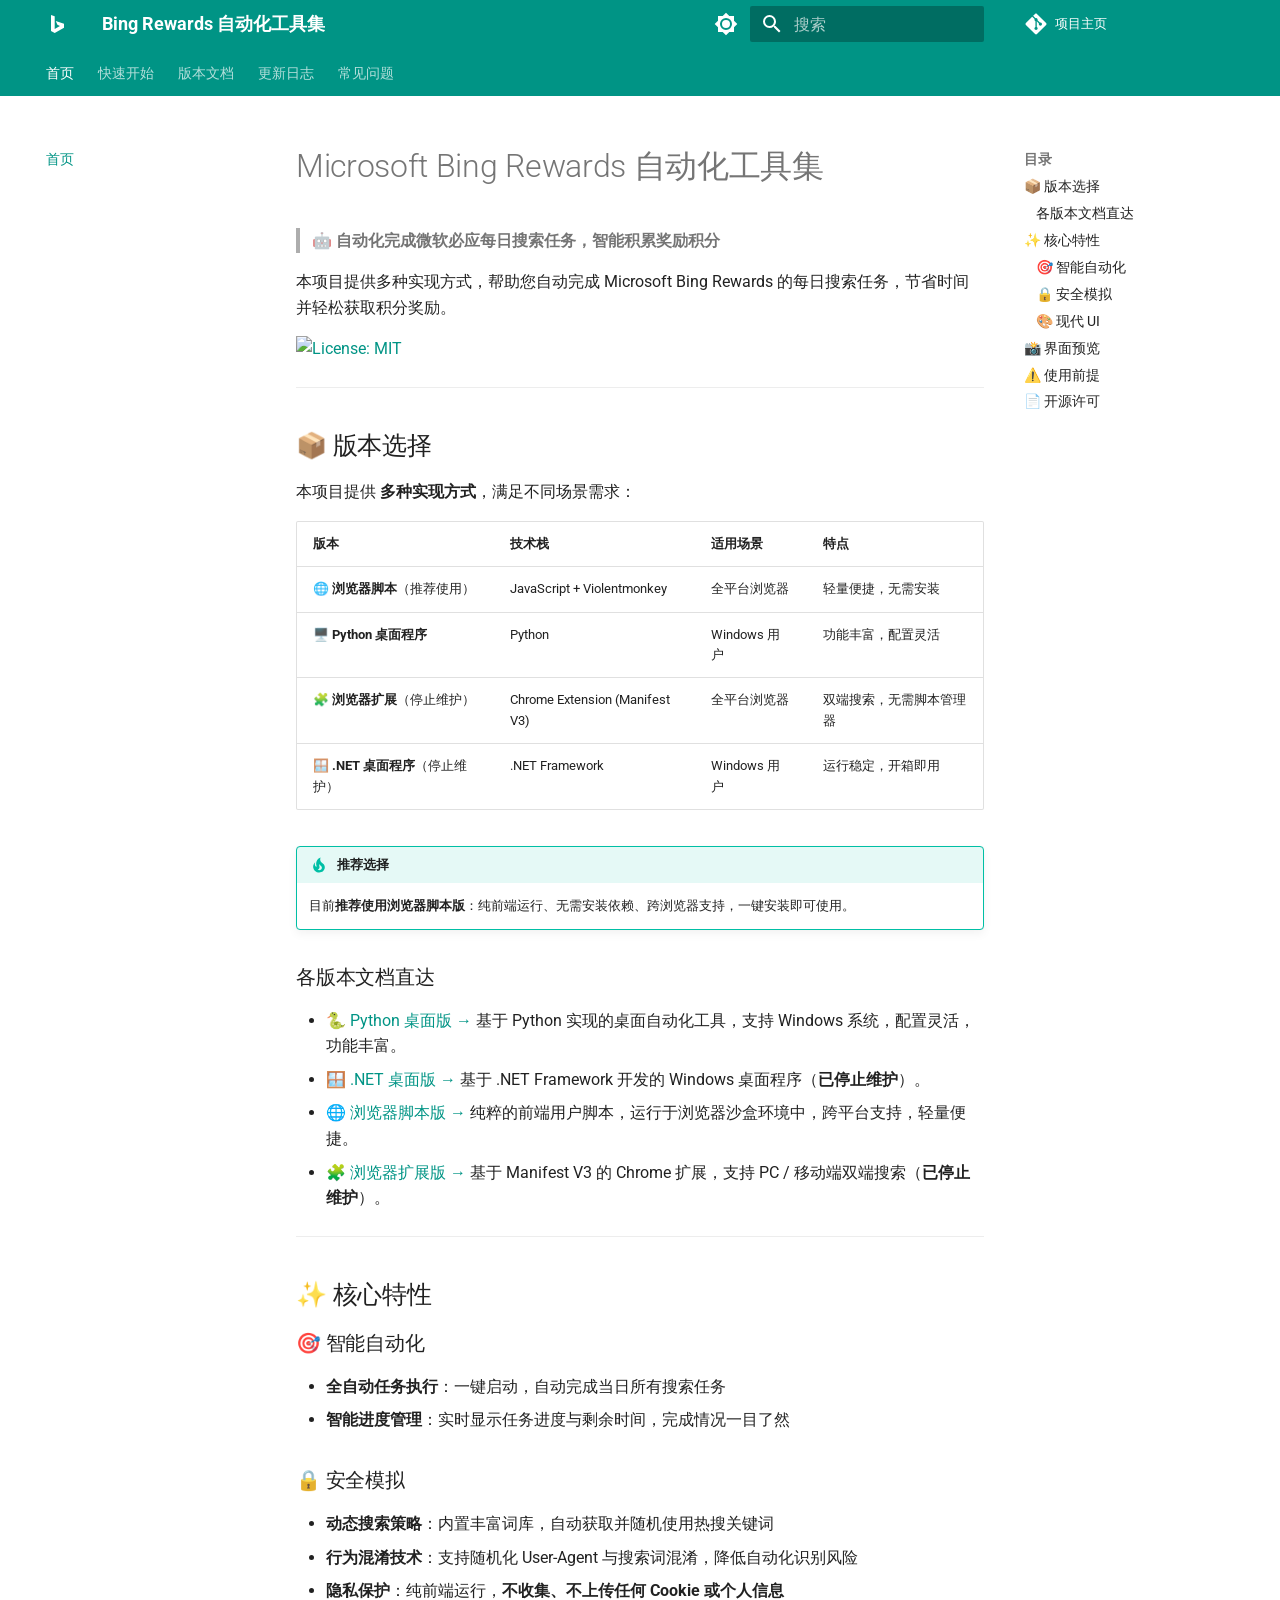
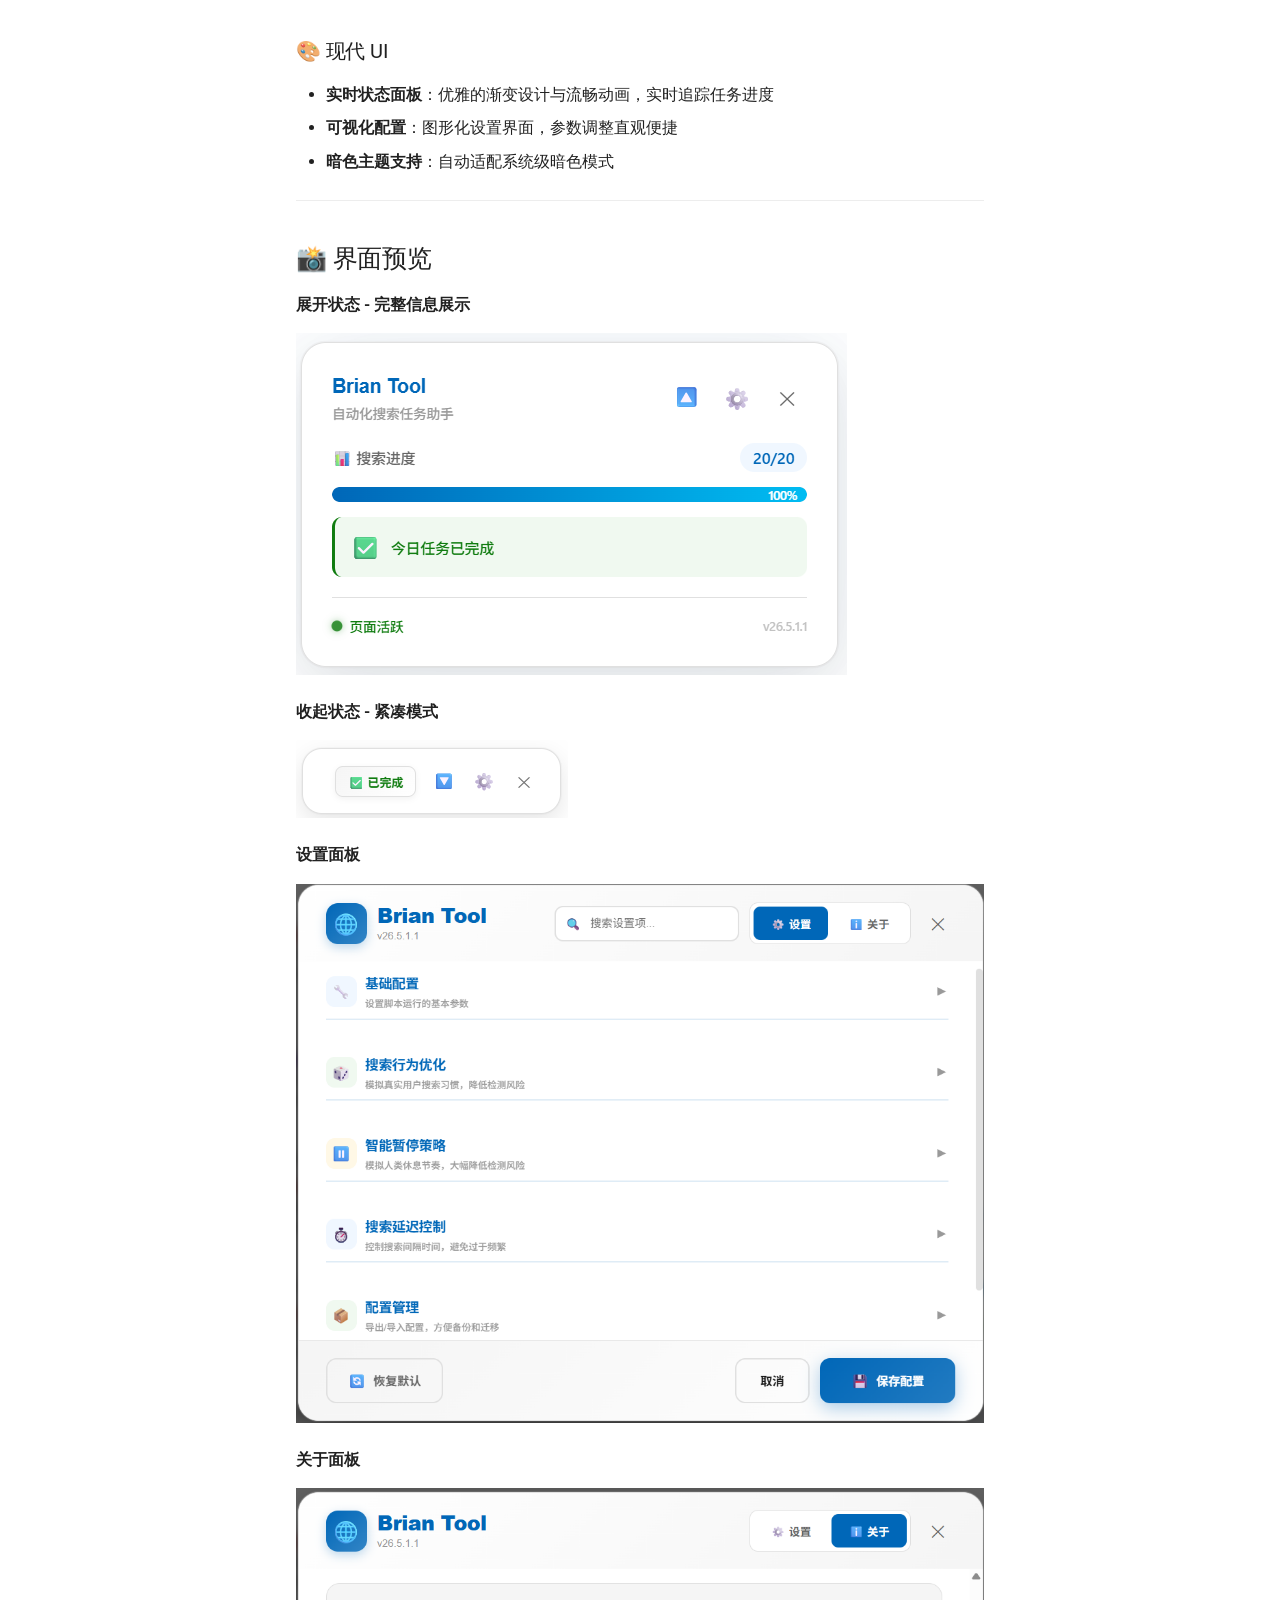
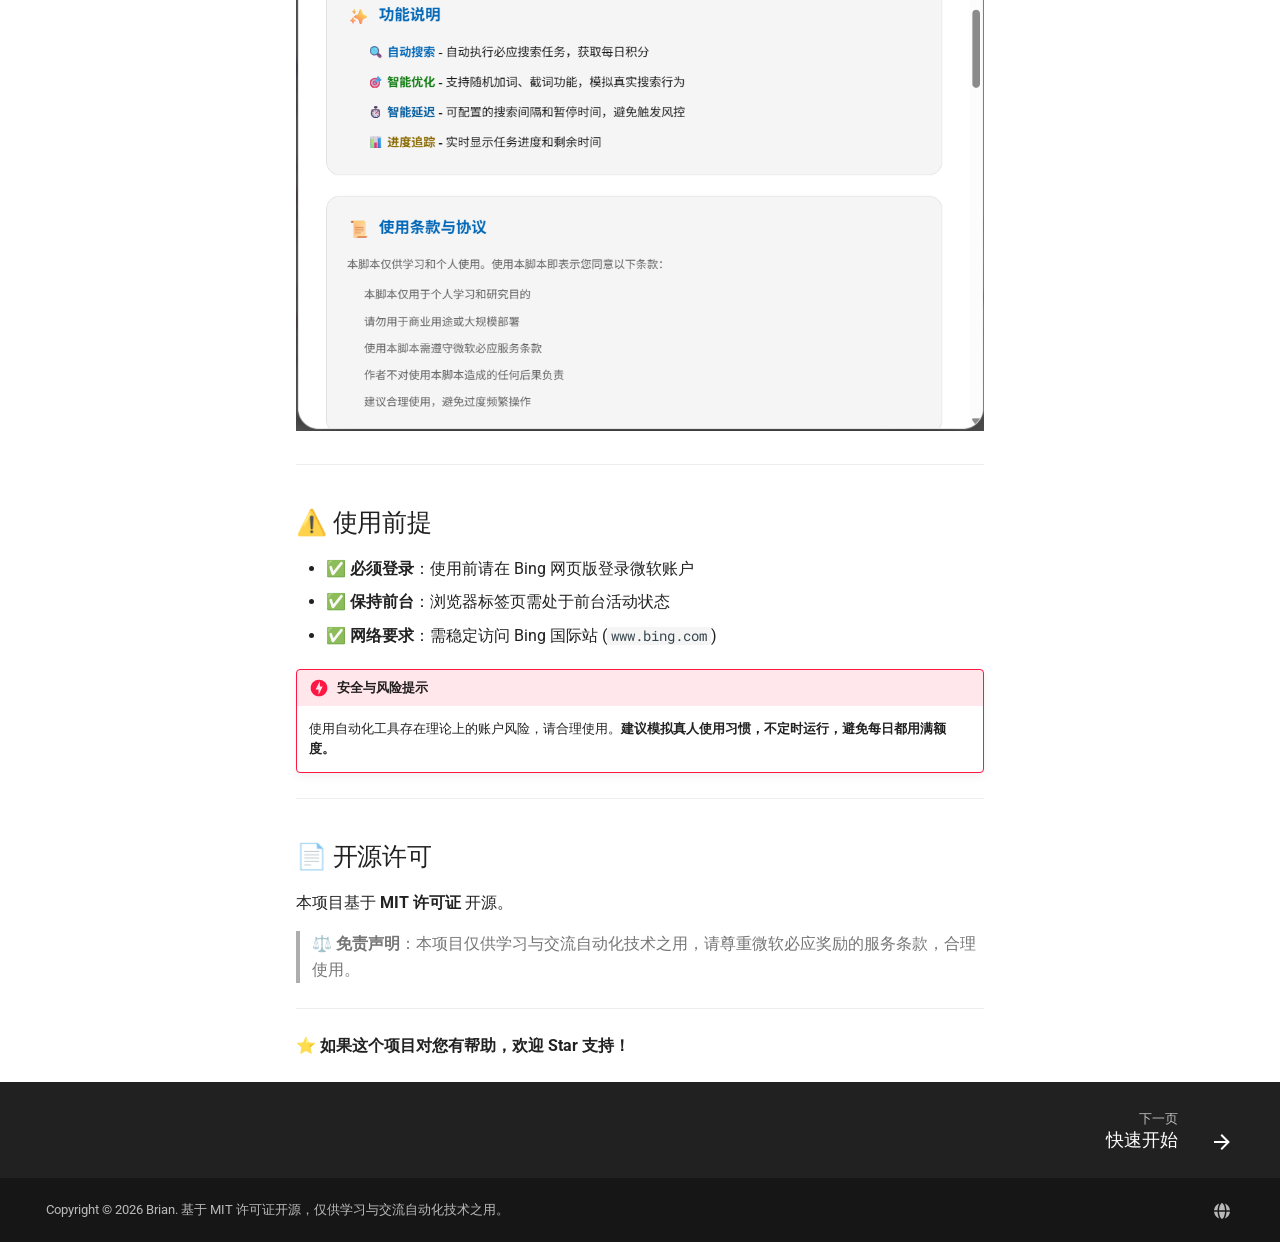
==== index.html @ 40ee1f39 "Deployed 77cadf4 with MkDocs version: 1.6.1" ====
<!doctype html>
<html lang="zh" class="no-js">
  <head>
    
      <meta charset="utf-8">
      <meta name="viewport" content="width=device-width,initial-scale=1">
      
        <meta name="description" content="自动化完成微软必应每日搜索任务，智能积累奖励积分">
      
      
      
        <link rel="canonical" href="https://idbb98.github.io/microsoft-bing-rewards-daily-task-script/">
      
      
      
        <link rel="next" href="quickstart/">
      
      
        
      
      
      <link rel="icon" href="assets/favicon.ico">
      <meta name="generator" content="mkdocs-1.6.1, mkdocs-material-9.7.7">
    
    
      
        <title>Bing Rewards 自动化工具集</title>
      
    
    
      <link rel="stylesheet" href="assets/stylesheets/main.ec1eaa64.min.css">
      
        
        <link rel="stylesheet" href="assets/stylesheets/palette.ab4e12ef.min.css">
      
      


    
    
      
    
    
      
        
        
        <link rel="preconnect" href="https://fonts.gstatic.com" crossorigin>
        <link rel="stylesheet" href="https://fonts.googleapis.com/css?family=Roboto:300,300i,400,400i,700,700i%7CRoboto+Mono:400,400i,700,700i&display=fallback">
        <style>:root{--md-text-font:"Roboto";--md-code-font:"Roboto Mono"}</style>
      
    
    
    <script>__md_scope=new URL(".",location),__md_hash=e=>[...e].reduce(((e,_)=>(e<<5)-e+_.charCodeAt(0)),0),__md_get=(e,_=localStorage,t=__md_scope)=>JSON.parse(_.getItem(t.pathname+"."+e)),__md_set=(e,_,t=localStorage,a=__md_scope)=>{try{t.setItem(a.pathname+"."+e,JSON.stringify(_))}catch(e){}}</script>
    
      

    
    
  </head>
  
  
    
    
      
    
    
    
    
    <body dir="ltr" data-md-color-scheme="default" data-md-color-primary="teal" data-md-color-accent="cyan">
  
    
    <input class="md-toggle" data-md-toggle="drawer" type="checkbox" id="__drawer" autocomplete="off">
    <input class="md-toggle" data-md-toggle="search" type="checkbox" id="__search" autocomplete="off">
    <label class="md-overlay" for="__drawer"></label>
    <div data-md-component="skip">
      
        
        <a href="#microsoft-bing-rewards" class="md-skip">
          跳转至
        </a>
      
    </div>
    <div data-md-component="announce">
      
    </div>
    
    
      

<header class="md-header" data-md-component="header">
  <nav class="md-header__inner md-grid" aria-label="页眉">
    <a href="." title="Bing Rewards 自动化工具集" class="md-header__button md-logo" aria-label="Bing Rewards 自动化工具集" data-md-component="logo">
      
  
  <svg xmlns="http://www.w3.org/2000/svg" viewBox="0 0 24 24"><path d="M5 3v16l3.72 2L18 15.82v-4.09L9.77 8.95l1.61 3.89L13.94 14 8.7 16.92V4.27z"/></svg>

    </a>
    <label class="md-header__button md-icon" for="__drawer">
      
      <svg xmlns="http://www.w3.org/2000/svg" viewBox="0 0 24 24"><path d="M3 6h18v2H3zm0 5h18v2H3zm0 5h18v2H3z"/></svg>
    </label>
    <div class="md-header__title" data-md-component="header-title">
      <div class="md-header__ellipsis">
        <div class="md-header__topic">
          <span class="md-ellipsis">
            Bing Rewards 自动化工具集
          </span>
        </div>
        <div class="md-header__topic" data-md-component="header-topic">
          <span class="md-ellipsis">
            
              首页
            
          </span>
        </div>
      </div>
    </div>
    
      
        <form class="md-header__option" data-md-component="palette">
  
    
    
    
    <input class="md-option" data-md-color-media="(prefers-color-scheme: light)" data-md-color-scheme="default" data-md-color-primary="teal" data-md-color-accent="cyan"  aria-label="切换到深色模式"  type="radio" name="__palette" id="__palette_0">
    
      <label class="md-header__button md-icon" title="切换到深色模式" for="__palette_1" hidden>
        <svg xmlns="http://www.w3.org/2000/svg" viewBox="0 0 24 24"><path d="M12 8a4 4 0 0 0-4 4 4 4 0 0 0 4 4 4 4 0 0 0 4-4 4 4 0 0 0-4-4m0 10a6 6 0 0 1-6-6 6 6 0 0 1 6-6 6 6 0 0 1 6 6 6 6 0 0 1-6 6m8-9.31V4h-4.69L12 .69 8.69 4H4v4.69L.69 12 4 15.31V20h4.69L12 23.31 15.31 20H20v-4.69L23.31 12z"/></svg>
      </label>
    
  
    
    
    
    <input class="md-option" data-md-color-media="(prefers-color-scheme: dark)" data-md-color-scheme="slate" data-md-color-primary="teal" data-md-color-accent="cyan"  aria-label="切换到浅色模式"  type="radio" name="__palette" id="__palette_1">
    
      <label class="md-header__button md-icon" title="切换到浅色模式" for="__palette_0" hidden>
        <svg xmlns="http://www.w3.org/2000/svg" viewBox="0 0 24 24"><path d="M12 18c-.89 0-1.74-.2-2.5-.55C11.56 16.5 13 14.42 13 12s-1.44-4.5-3.5-5.45C10.26 6.2 11.11 6 12 6a6 6 0 0 1 6 6 6 6 0 0 1-6 6m8-9.31V4h-4.69L12 .69 8.69 4H4v4.69L.69 12 4 15.31V20h4.69L12 23.31 15.31 20H20v-4.69L23.31 12z"/></svg>
      </label>
    
  
</form>
      
    
    
      <script>var palette=__md_get("__palette");if(palette&&palette.color){if("(prefers-color-scheme)"===palette.color.media){var media=matchMedia("(prefers-color-scheme: light)"),input=document.querySelector(media.matches?"[data-md-color-media='(prefers-color-scheme: light)']":"[data-md-color-media='(prefers-color-scheme: dark)']");palette.color.media=input.getAttribute("data-md-color-media"),palette.color.scheme=input.getAttribute("data-md-color-scheme"),palette.color.primary=input.getAttribute("data-md-color-primary"),palette.color.accent=input.getAttribute("data-md-color-accent")}for(var[key,value]of Object.entries(palette.color))document.body.setAttribute("data-md-color-"+key,value)}</script>
    
    
    
      
      
        <label class="md-header__button md-icon" for="__search">
          
          <svg xmlns="http://www.w3.org/2000/svg" viewBox="0 0 24 24"><path d="M9.5 3A6.5 6.5 0 0 1 16 9.5c0 1.61-.59 3.09-1.56 4.23l.27.27h.79l5 5-1.5 1.5-5-5v-.79l-.27-.27A6.52 6.52 0 0 1 9.5 16 6.5 6.5 0 0 1 3 9.5 6.5 6.5 0 0 1 9.5 3m0 2C7 5 5 7 5 9.5S7 14 9.5 14 14 12 14 9.5 12 5 9.5 5"/></svg>
        </label>
        <div class="md-search" data-md-component="search" role="dialog">
  <label class="md-search__overlay" for="__search"></label>
  <div class="md-search__inner" role="search">
    <form class="md-search__form" name="search">
      <input type="text" class="md-search__input" name="query" aria-label="搜索" placeholder="搜索" autocapitalize="off" autocorrect="off" autocomplete="off" spellcheck="false" data-md-component="search-query" required>
      <label class="md-search__icon md-icon" for="__search">
        
        <svg xmlns="http://www.w3.org/2000/svg" viewBox="0 0 24 24"><path d="M9.5 3A6.5 6.5 0 0 1 16 9.5c0 1.61-.59 3.09-1.56 4.23l.27.27h.79l5 5-1.5 1.5-5-5v-.79l-.27-.27A6.52 6.52 0 0 1 9.5 16 6.5 6.5 0 0 1 3 9.5 6.5 6.5 0 0 1 9.5 3m0 2C7 5 5 7 5 9.5S7 14 9.5 14 14 12 14 9.5 12 5 9.5 5"/></svg>
        
        <svg xmlns="http://www.w3.org/2000/svg" viewBox="0 0 24 24"><path d="M20 11v2H8l5.5 5.5-1.42 1.42L4.16 12l7.92-7.92L13.5 5.5 8 11z"/></svg>
      </label>
      <nav class="md-search__options" aria-label="查找">
        
          <a href="javascript:void(0)" class="md-search__icon md-icon" title="分享" aria-label="分享" data-clipboard data-clipboard-text="" data-md-component="search-share" tabindex="-1">
            
            <svg xmlns="http://www.w3.org/2000/svg" viewBox="0 0 24 24"><path d="M18 16.08c-.76 0-1.44.3-1.96.77L8.91 12.7c.05-.23.09-.46.09-.7s-.04-.47-.09-.7l7.05-4.11c.54.5 1.25.81 2.04.81a3 3 0 0 0 3-3 3 3 0 0 0-3-3 3 3 0 0 0-3 3c0 .24.04.47.09.7L8.04 9.81C7.5 9.31 6.79 9 6 9a3 3 0 0 0-3 3 3 3 0 0 0 3 3c.79 0 1.5-.31 2.04-.81l7.12 4.15c-.05.21-.08.43-.08.66 0 1.61 1.31 2.91 2.92 2.91s2.92-1.3 2.92-2.91A2.92 2.92 0 0 0 18 16.08"/></svg>
          </a>
        
        <button type="reset" class="md-search__icon md-icon" title="清空当前内容" aria-label="清空当前内容" tabindex="-1">
          
          <svg xmlns="http://www.w3.org/2000/svg" viewBox="0 0 24 24"><path d="M19 6.41 17.59 5 12 10.59 6.41 5 5 6.41 10.59 12 5 17.59 6.41 19 12 13.41 17.59 19 19 17.59 13.41 12z"/></svg>
        </button>
      </nav>
      
        <div class="md-search__suggest" data-md-component="search-suggest"></div>
      
    </form>
    <div class="md-search__output">
      <div class="md-search__scrollwrap" tabindex="0" data-md-scrollfix>
        <div class="md-search-result" data-md-component="search-result">
          <div class="md-search-result__meta">
            正在初始化搜索引擎
          </div>
          <ol class="md-search-result__list" role="presentation"></ol>
        </div>
      </div>
    </div>
  </div>
</div>
      
    
    
      <div class="md-header__source">
        <a href="https://idbb98.github.io/microsoft-bing-rewards-daily-task-script/" title="前往仓库" class="md-source" data-md-component="source">
  <div class="md-source__icon md-icon">
    
    <svg xmlns="http://www.w3.org/2000/svg" viewBox="0 0 448 512"><!--! Font Awesome Free 7.1.0 by @fontawesome - https://fontawesome.com License - https://fontawesome.com/license/free (Icons: CC BY 4.0, Fonts: SIL OFL 1.1, Code: MIT License) Copyright 2025 Fonticons, Inc.--><path d="M439.6 236.1 244 40.5c-5.4-5.5-12.8-8.5-20.4-8.5s-15 3-20.4 8.4L162.5 81l51.5 51.5c27.1-9.1 52.7 16.8 43.4 43.7l49.7 49.7c34.2-11.8 61.2 31 35.5 56.7-26.5 26.5-70.2-2.9-56-37.3L240.3 199v121.9c25.3 12.5 22.3 41.8 9.1 55-6.4 6.4-15.2 10.1-24.3 10.1s-17.8-3.6-24.3-10.1c-17.6-17.6-11.1-46.9 11.2-56v-123c-20.8-8.5-24.6-30.7-18.6-45L142.6 101 8.5 235.1C3 240.6 0 247.9 0 255.5s3 15 8.5 20.4l195.6 195.7c5.4 5.4 12.7 8.4 20.4 8.4s15-3 20.4-8.4l194.7-194.7c5.4-5.4 8.4-12.8 8.4-20.4s-3-15-8.4-20.4"/></svg>
  </div>
  <div class="md-source__repository">
    项目主页
  </div>
</a>
      </div>
    
  </nav>
  
</header>
    
    <div class="md-container" data-md-component="container">
      
      
        
          
            
<nav class="md-tabs" aria-label="标签" data-md-component="tabs">
  <div class="md-grid">
    <ul class="md-tabs__list">
      
        
  
  
  
    
  
  
    <li class="md-tabs__item md-tabs__item--active">
      <a href="." class="md-tabs__link">
        
  
  
    
  
  首页

      </a>
    </li>
  

      
        
  
  
  
  
    <li class="md-tabs__item">
      <a href="quickstart/" class="md-tabs__link">
        
  
  
    
  
  快速开始

      </a>
    </li>
  

      
        
  
  
  
  
    
    
      <li class="md-tabs__item">
        <a href="scripts/userscript/" class="md-tabs__link">
          
  
  
  版本文档

        </a>
      </li>
    
  

      
        
  
  
  
  
    <li class="md-tabs__item">
      <a href="changelog/" class="md-tabs__link">
        
  
  
    
  
  更新日志

      </a>
    </li>
  

      
        
  
  
  
  
    <li class="md-tabs__item">
      <a href="faq/" class="md-tabs__link">
        
  
  
    
  
  常见问题

      </a>
    </li>
  

      
    </ul>
  </div>
</nav>
          
        
      
      <main class="md-main" data-md-component="main">
        <div class="md-main__inner md-grid">
          
            
              
              <div class="md-sidebar md-sidebar--primary" data-md-component="sidebar" data-md-type="navigation" >
                <div class="md-sidebar__scrollwrap">
                  <div class="md-sidebar__inner">
                    


  


<nav class="md-nav md-nav--primary md-nav--lifted" aria-label="导航栏" data-md-level="0">
  <label class="md-nav__title" for="__drawer">
    <a href="." title="Bing Rewards 自动化工具集" class="md-nav__button md-logo" aria-label="Bing Rewards 自动化工具集" data-md-component="logo">
      
  
  <svg xmlns="http://www.w3.org/2000/svg" viewBox="0 0 24 24"><path d="M5 3v16l3.72 2L18 15.82v-4.09L9.77 8.95l1.61 3.89L13.94 14 8.7 16.92V4.27z"/></svg>

    </a>
    Bing Rewards 自动化工具集
  </label>
  
    <div class="md-nav__source">
      <a href="https://idbb98.github.io/microsoft-bing-rewards-daily-task-script/" title="前往仓库" class="md-source" data-md-component="source">
  <div class="md-source__icon md-icon">
    
    <svg xmlns="http://www.w3.org/2000/svg" viewBox="0 0 448 512"><!--! Font Awesome Free 7.1.0 by @fontawesome - https://fontawesome.com License - https://fontawesome.com/license/free (Icons: CC BY 4.0, Fonts: SIL OFL 1.1, Code: MIT License) Copyright 2025 Fonticons, Inc.--><path d="M439.6 236.1 244 40.5c-5.4-5.5-12.8-8.5-20.4-8.5s-15 3-20.4 8.4L162.5 81l51.5 51.5c27.1-9.1 52.7 16.8 43.4 43.7l49.7 49.7c34.2-11.8 61.2 31 35.5 56.7-26.5 26.5-70.2-2.9-56-37.3L240.3 199v121.9c25.3 12.5 22.3 41.8 9.1 55-6.4 6.4-15.2 10.1-24.3 10.1s-17.8-3.6-24.3-10.1c-17.6-17.6-11.1-46.9 11.2-56v-123c-20.8-8.5-24.6-30.7-18.6-45L142.6 101 8.5 235.1C3 240.6 0 247.9 0 255.5s3 15 8.5 20.4l195.6 195.7c5.4 5.4 12.7 8.4 20.4 8.4s15-3 20.4-8.4l194.7-194.7c5.4-5.4 8.4-12.8 8.4-20.4s-3-15-8.4-20.4"/></svg>
  </div>
  <div class="md-source__repository">
    项目主页
  </div>
</a>
    </div>
  
  <ul class="md-nav__list" data-md-scrollfix>
    
      
      
  
  
    
  
  
  
    <li class="md-nav__item md-nav__item--active">
      
      <input class="md-nav__toggle md-toggle" type="checkbox" id="__toc">
      
      
        
      
      
        <label class="md-nav__link md-nav__link--active" for="__toc">
          
  
  
  <span class="md-ellipsis">
    
  
    首页
  

    
  </span>
  
  

          <span class="md-nav__icon md-icon"></span>
        </label>
      
      <a href="." class="md-nav__link md-nav__link--active">
        
  
  
  <span class="md-ellipsis">
    
  
    首页
  

    
  </span>
  
  

      </a>
      
        

<nav class="md-nav md-nav--secondary" aria-label="目录">
  
  
  
    
  
  
    <label class="md-nav__title" for="__toc">
      <span class="md-nav__icon md-icon"></span>
      目录
    </label>
    <ul class="md-nav__list" data-md-component="toc" data-md-scrollfix>
      
        <li class="md-nav__item">
  <a href="#_1" class="md-nav__link">
    <span class="md-ellipsis">
      
        📦 版本选择
      
    </span>
  </a>
  
    <nav class="md-nav" aria-label="📦 版本选择">
      <ul class="md-nav__list">
        
          <li class="md-nav__item">
  <a href="#_2" class="md-nav__link">
    <span class="md-ellipsis">
      
        各版本文档直达
      
    </span>
  </a>
  
</li>
        
      </ul>
    </nav>
  
</li>
      
        <li class="md-nav__item">
  <a href="#_3" class="md-nav__link">
    <span class="md-ellipsis">
      
        ✨ 核心特性
      
    </span>
  </a>
  
    <nav class="md-nav" aria-label="✨ 核心特性">
      <ul class="md-nav__list">
        
          <li class="md-nav__item">
  <a href="#_4" class="md-nav__link">
    <span class="md-ellipsis">
      
        🎯 智能自动化
      
    </span>
  </a>
  
</li>
        
          <li class="md-nav__item">
  <a href="#_5" class="md-nav__link">
    <span class="md-ellipsis">
      
        🔒 安全模拟
      
    </span>
  </a>
  
</li>
        
          <li class="md-nav__item">
  <a href="#ui" class="md-nav__link">
    <span class="md-ellipsis">
      
        🎨 现代 UI
      
    </span>
  </a>
  
</li>
        
      </ul>
    </nav>
  
</li>
      
        <li class="md-nav__item">
  <a href="#_6" class="md-nav__link">
    <span class="md-ellipsis">
      
        📸 界面预览
      
    </span>
  </a>
  
</li>
      
        <li class="md-nav__item">
  <a href="#_7" class="md-nav__link">
    <span class="md-ellipsis">
      
        ⚠️ 使用前提
      
    </span>
  </a>
  
</li>
      
        <li class="md-nav__item">
  <a href="#_8" class="md-nav__link">
    <span class="md-ellipsis">
      
        📄 开源许可
      
    </span>
  </a>
  
</li>
      
    </ul>
  
</nav>
      
    </li>
  

    
      
      
  
  
  
  
    <li class="md-nav__item">
      <a href="quickstart/" class="md-nav__link">
        
  
  
  <span class="md-ellipsis">
    
  
    快速开始
  

    
  </span>
  
  

      </a>
    </li>
  

    
      
      
  
  
  
  
    
    
    
    
      
      
    
    
    <li class="md-nav__item md-nav__item--nested">
      
        
        
        <input class="md-nav__toggle md-toggle " type="checkbox" id="__nav_3" >
        
          
          <label class="md-nav__link" for="__nav_3" id="__nav_3_label" tabindex="0">
            
  
  
  <span class="md-ellipsis">
    
  
    版本文档
  

    
  </span>
  
  

            <span class="md-nav__icon md-icon"></span>
          </label>
        
        <nav class="md-nav" data-md-level="1" aria-labelledby="__nav_3_label" aria-expanded="false">
          <label class="md-nav__title" for="__nav_3">
            <span class="md-nav__icon md-icon"></span>
            
  
    版本文档
  

          </label>
          <ul class="md-nav__list" data-md-scrollfix>
            
              
                
  
  
  
  
    <li class="md-nav__item">
      <a href="scripts/userscript/" class="md-nav__link">
        
  
  
  <span class="md-ellipsis">
    
  
    浏览器脚本版
  

    
  </span>
  
  

      </a>
    </li>
  

              
            
              
                
  
  
  
  
    <li class="md-nav__item">
      <a href="python/desktop/" class="md-nav__link">
        
  
  
  <span class="md-ellipsis">
    
  
    Python 桌面版
  

    
  </span>
  
  

      </a>
    </li>
  

              
            
              
                
  
  
  
  
    <li class="md-nav__item">
      <a href="extension/browser-extension/" class="md-nav__link">
        
  
  
  <span class="md-ellipsis">
    
  
    浏览器扩展版
  

    
  </span>
  
  

      </a>
    </li>
  

              
            
              
                
  
  
  
  
    <li class="md-nav__item">
      <a href="dotnet/desktop/" class="md-nav__link">
        
  
  
  <span class="md-ellipsis">
    
  
    .NET 桌面版
  

    
  </span>
  
  

      </a>
    </li>
  

              
            
          </ul>
        </nav>
      
    </li>
  

    
      
      
  
  
  
  
    <li class="md-nav__item">
      <a href="changelog/" class="md-nav__link">
        
  
  
  <span class="md-ellipsis">
    
  
    更新日志
  

    
  </span>
  
  

      </a>
    </li>
  

    
      
      
  
  
  
  
    <li class="md-nav__item">
      <a href="faq/" class="md-nav__link">
        
  
  
  <span class="md-ellipsis">
    
  
    常见问题
  

    
  </span>
  
  

      </a>
    </li>
  

    
  </ul>
</nav>
                  </div>
                </div>
              </div>
            
            
              
              <div class="md-sidebar md-sidebar--secondary" data-md-component="sidebar" data-md-type="toc" >
                <div class="md-sidebar__scrollwrap">
                  <div class="md-sidebar__inner">
                    

<nav class="md-nav md-nav--secondary" aria-label="目录">
  
  
  
    
  
  
    <label class="md-nav__title" for="__toc">
      <span class="md-nav__icon md-icon"></span>
      目录
    </label>
    <ul class="md-nav__list" data-md-component="toc" data-md-scrollfix>
      
        <li class="md-nav__item">
  <a href="#_1" class="md-nav__link">
    <span class="md-ellipsis">
      
        📦 版本选择
      
    </span>
  </a>
  
    <nav class="md-nav" aria-label="📦 版本选择">
      <ul class="md-nav__list">
        
          <li class="md-nav__item">
  <a href="#_2" class="md-nav__link">
    <span class="md-ellipsis">
      
        各版本文档直达
      
    </span>
  </a>
  
</li>
        
      </ul>
    </nav>
  
</li>
      
        <li class="md-nav__item">
  <a href="#_3" class="md-nav__link">
    <span class="md-ellipsis">
      
        ✨ 核心特性
      
    </span>
  </a>
  
    <nav class="md-nav" aria-label="✨ 核心特性">
      <ul class="md-nav__list">
        
          <li class="md-nav__item">
  <a href="#_4" class="md-nav__link">
    <span class="md-ellipsis">
      
        🎯 智能自动化
      
    </span>
  </a>
  
</li>
        
          <li class="md-nav__item">
  <a href="#_5" class="md-nav__link">
    <span class="md-ellipsis">
      
        🔒 安全模拟
      
    </span>
  </a>
  
</li>
        
          <li class="md-nav__item">
  <a href="#ui" class="md-nav__link">
    <span class="md-ellipsis">
      
        🎨 现代 UI
      
    </span>
  </a>
  
</li>
        
      </ul>
    </nav>
  
</li>
      
        <li class="md-nav__item">
  <a href="#_6" class="md-nav__link">
    <span class="md-ellipsis">
      
        📸 界面预览
      
    </span>
  </a>
  
</li>
      
        <li class="md-nav__item">
  <a href="#_7" class="md-nav__link">
    <span class="md-ellipsis">
      
        ⚠️ 使用前提
      
    </span>
  </a>
  
</li>
      
        <li class="md-nav__item">
  <a href="#_8" class="md-nav__link">
    <span class="md-ellipsis">
      
        📄 开源许可
      
    </span>
  </a>
  
</li>
      
    </ul>
  
</nav>
                  </div>
                </div>
              </div>
            
          
          
            <div class="md-content" data-md-component="content">
              
              <article class="md-content__inner md-typeset">
                
                  



<h1 id="microsoft-bing-rewards">Microsoft Bing Rewards 自动化工具集<a class="headerlink" href="#microsoft-bing-rewards" title="Permanent link">&para;</a></h1>
<blockquote>
<p><strong>🤖 自动化完成微软必应每日搜索任务，智能积累奖励积分</strong></p>
</blockquote>
<p>本项目提供多种实现方式，帮助您自动完成 Microsoft Bing Rewards 的每日搜索任务，节省时间并轻松获取积分奖励。</p>
<p><a href="https://gitee.com/idbb98/microsoft-bing-rewards-daily-task-script/blob/master/LICENSE"><img alt="License: MIT" src="https://img.shields.io/badge/license-MIT-blue.svg" /></a></p>
<hr />
<h2 id="_1">📦 版本选择<a class="headerlink" href="#_1" title="Permanent link">&para;</a></h2>
<p>本项目提供 <strong>多种实现方式</strong>，满足不同场景需求：</p>
<table>
<thead>
<tr>
<th>版本</th>
<th>技术栈</th>
<th>适用场景</th>
<th>特点</th>
</tr>
</thead>
<tbody>
<tr>
<td>🌐 <strong>浏览器脚本</strong>（推荐使用）</td>
<td>JavaScript + Violentmonkey</td>
<td>全平台浏览器</td>
<td>轻量便捷，无需安装</td>
</tr>
<tr>
<td>🖥️ <strong>Python 桌面程序</strong></td>
<td>Python</td>
<td>Windows 用户</td>
<td>功能丰富，配置灵活</td>
</tr>
<tr>
<td>🧩 <strong>浏览器扩展</strong>（停止维护）</td>
<td>Chrome Extension (Manifest V3)</td>
<td>全平台浏览器</td>
<td>双端搜索，无需脚本管理器</td>
</tr>
<tr>
<td>🪟 <strong>.NET 桌面程序</strong>（停止维护）</td>
<td>.NET Framework</td>
<td>Windows 用户</td>
<td>运行稳定，开箱即用</td>
</tr>
</tbody>
</table>
<div class="admonition tip">
<p class="admonition-title">推荐选择</p>
<p>目前<strong>推荐使用浏览器脚本版</strong>：纯前端运行、无需安装依赖、跨浏览器支持，一键安装即可使用。</p>
</div>
<h3 id="_2">各版本文档直达<a class="headerlink" href="#_2" title="Permanent link">&para;</a></h3>
<ul>
<li><a href="python/desktop/">🐍 Python 桌面版 →</a> 基于 Python 实现的桌面自动化工具，支持 Windows 系统，配置灵活，功能丰富。</li>
<li><a href="dotnet/desktop/">🪟 .NET 桌面版 →</a> 基于 .NET Framework 开发的 Windows 桌面程序（<strong>已停止维护</strong>）。</li>
<li><a href="scripts/userscript/">🌐 浏览器脚本版 →</a> 纯粹的前端用户脚本，运行于浏览器沙盒环境中，跨平台支持，轻量便捷。</li>
<li><a href="extension/browser-extension/">🧩 浏览器扩展版 →</a> 基于 Manifest V3 的 Chrome 扩展，支持 PC / 移动端双端搜索（<strong>已停止维护</strong>）。</li>
</ul>
<hr />
<h2 id="_3">✨ 核心特性<a class="headerlink" href="#_3" title="Permanent link">&para;</a></h2>
<h3 id="_4">🎯 智能自动化<a class="headerlink" href="#_4" title="Permanent link">&para;</a></h3>
<ul>
<li><strong>全自动任务执行</strong>：一键启动，自动完成当日所有搜索任务</li>
<li><strong>智能进度管理</strong>：实时显示任务进度与剩余时间，完成情况一目了然</li>
</ul>
<h3 id="_5">🔒 安全模拟<a class="headerlink" href="#_5" title="Permanent link">&para;</a></h3>
<ul>
<li><strong>动态搜索策略</strong>：内置丰富词库，自动获取并随机使用热搜关键词</li>
<li><strong>行为混淆技术</strong>：支持随机化 User-Agent 与搜索词混淆，降低自动化识别风险</li>
<li><strong>隐私保护</strong>：纯前端运行，<strong>不收集、不上传任何 Cookie 或个人信息</strong></li>
</ul>
<h3 id="ui">🎨 现代 UI<a class="headerlink" href="#ui" title="Permanent link">&para;</a></h3>
<ul>
<li><strong>实时状态面板</strong>：优雅的渐变设计与流畅动画，实时追踪任务进度</li>
<li><strong>可视化配置</strong>：图形化设置界面，参数调整直观便捷</li>
<li><strong>暗色主题支持</strong>：自动适配系统级暗色模式</li>
</ul>
<hr />
<h2 id="_6">📸 界面预览<a class="headerlink" href="#_6" title="Permanent link">&para;</a></h2>
<p><strong>展开状态 - 完整信息展示</strong></p>
<p><img alt="面板展开状态" src="assets/panel.png" /></p>
<p><strong>收起状态 - 紧凑模式</strong></p>
<p><img alt="面板收起状态" src="assets/panel-collapsed.png" /></p>
<p><strong>设置面板</strong></p>
<p><img alt="设置面板" src="assets/panel-setting.png" /></p>
<p><strong>关于面板</strong></p>
<p><img alt="关于面板" src="assets/panel-about.png" /></p>
<hr />
<h2 id="_7">⚠️ 使用前提<a class="headerlink" href="#_7" title="Permanent link">&para;</a></h2>
<ul>
<li>✅ <strong>必须登录</strong>：使用前请在 Bing 网页版登录微软账户</li>
<li>✅ <strong>保持前台</strong>：浏览器标签页需处于前台活动状态</li>
<li>✅ <strong>网络要求</strong>：需稳定访问 Bing 国际站 (<code>www.bing.com</code>)</li>
</ul>
<div class="admonition danger">
<p class="admonition-title">安全与风险提示</p>
<p>使用自动化工具存在理论上的账户风险，请合理使用。<strong>建议模拟真人使用习惯，不定时运行，避免每日都用满额度。</strong></p>
</div>
<hr />
<h2 id="_8">📄 开源许可<a class="headerlink" href="#_8" title="Permanent link">&para;</a></h2>
<p>本项目基于 <strong>MIT 许可证</strong> 开源。</p>
<blockquote>
<p>⚖️ <strong>免责声明</strong>：本项目仅供学习与交流自动化技术之用，请尊重微软必应奖励的服务条款，合理使用。</p>
</blockquote>
<hr />
<p><strong>⭐ 如果这个项目对您有帮助，欢迎 Star 支持！</strong></p>












                
              </article>
            </div>
          
          
  <script>var tabs=__md_get("__tabs");if(Array.isArray(tabs))e:for(var set of document.querySelectorAll(".tabbed-set")){var labels=set.querySelector(".tabbed-labels");for(var tab of tabs)for(var label of labels.getElementsByTagName("label"))if(label.innerText.trim()===tab){var input=document.getElementById(label.htmlFor);input.checked=!0;continue e}}</script>

<script>var target=document.getElementById(location.hash.slice(1));target&&target.name&&(target.checked=target.name.startsWith("__tabbed_"))</script>
        </div>
        
          <button type="button" class="md-top md-icon" data-md-component="top" hidden>
  
  <svg xmlns="http://www.w3.org/2000/svg" viewBox="0 0 24 24"><path d="M13 20h-2V8l-5.5 5.5-1.42-1.42L12 4.16l7.92 7.92-1.42 1.42L13 8z"/></svg>
  回到页面顶部
</button>
        
      </main>
      
        <footer class="md-footer">
  
    
      
      <nav class="md-footer__inner md-grid" aria-label="页脚" >
        
        
          
          <a href="quickstart/" class="md-footer__link md-footer__link--next" aria-label="下一页: 快速开始">
            <div class="md-footer__title">
              <span class="md-footer__direction">
                下一页
              </span>
              <div class="md-ellipsis">
                快速开始
              </div>
            </div>
            <div class="md-footer__button md-icon">
              
              <svg xmlns="http://www.w3.org/2000/svg" viewBox="0 0 24 24"><path d="M4 11v2h12l-5.5 5.5 1.42 1.42L19.84 12l-7.92-7.92L10.5 5.5 16 11z"/></svg>
            </div>
          </a>
        
      </nav>
    
  
  <div class="md-footer-meta md-typeset">
    <div class="md-footer-meta__inner md-grid">
      <div class="md-copyright">
  
    <div class="md-copyright__highlight">
      Copyright &copy; 2026 Brian. 基于 MIT 许可证开源，仅供学习与交流自动化技术之用。
    </div>
  
  
</div>
      
        
<div class="md-social">
  
    
    
    
    
    <a href="https://idbb98.github.io/microsoft-bing-rewards-daily-task-script/" target="_blank" rel="noopener" title="项目主页" class="md-social__link">
      <svg xmlns="http://www.w3.org/2000/svg" viewBox="0 0 512 512"><!--! Font Awesome Free 7.1.0 by @fontawesome - https://fontawesome.com License - https://fontawesome.com/license/free (Icons: CC BY 4.0, Fonts: SIL OFL 1.1, Code: MIT License) Copyright 2025 Fonticons, Inc.--><path d="M351.9 280H161c2.9 64.5 17.2 123.9 37.5 167.4 11.4 24.5 23.7 41.8 35.1 52.4 11.2 10.5 18.9 12.2 22.9 12.2s11.7-1.7 22.9-12.2c11.4-10.6 23.7-28 35.1-52.4 20.3-43.5 34.6-102.9 37.5-167.4zm-191-48h190.9c-2.8-64.5-17.1-123.9-37.4-167.4-11.4-24.4-23.7-41.8-35.1-52.4C268.1 1.7 260.4 0 256.4 0s-11.7 1.7-22.9 12.2c-11.4 10.6-23.7 28-35.1 52.4-20.3 43.5-34.6 102.9-37.5 167.4m-48 0c3.5-85.6 25.6-165.1 57.9-217.3C78.7 47.3 10.9 131.2 1.5 232zM1.5 280c9.4 100.8 77.2 184.7 169.3 217.3-32.3-52.2-54.4-131.7-57.9-217.3zm398.4 0c-3.5 85.6-25.6 165.1-57.9 217.3 92.1-32.7 159.9-116.5 169.3-217.3zm111.4-48C501.9 131.2 434.1 47.3 342 14.7c32.3 52.2 54.4 131.7 57.9 217.3z"/></svg>
    </a>
  
</div>
      
    </div>
  </div>
</footer>
      
    </div>
    <div class="md-dialog" data-md-component="dialog">
      <div class="md-dialog__inner md-typeset"></div>
    </div>
    
    
    
      
      
      <script id="__config" type="application/json">{"annotate": null, "base": ".", "features": ["navigation.tabs", "navigation.top", "navigation.footer", "toc.follow", "search.suggest", "search.highlight", "search.share", "content.code.copy", "content.code.annotate", "content.tabs.link"], "search": "assets/javascripts/workers/search.2c215733.min.js", "tags": null, "translations": {"clipboard.copied": "\u5df2\u590d\u5236", "clipboard.copy": "\u590d\u5236", "search.result.more.one": "\u5728\u8be5\u9875\u4e0a\u8fd8\u6709 1 \u4e2a\u7b26\u5408\u6761\u4ef6\u7684\u7ed3\u679c", "search.result.more.other": "\u5728\u8be5\u9875\u4e0a\u8fd8\u6709 # \u4e2a\u7b26\u5408\u6761\u4ef6\u7684\u7ed3\u679c", "search.result.none": "\u6ca1\u6709\u627e\u5230\u7b26\u5408\u6761\u4ef6\u7684\u7ed3\u679c", "search.result.one": "\u627e\u5230 1 \u4e2a\u7b26\u5408\u6761\u4ef6\u7684\u7ed3\u679c", "search.result.other": "# \u4e2a\u7b26\u5408\u6761\u4ef6\u7684\u7ed3\u679c", "search.result.placeholder": "\u952e\u5165\u4ee5\u5f00\u59cb\u641c\u7d22", "search.result.term.missing": "\u7f3a\u5c11", "select.version": "\u9009\u62e9\u5f53\u524d\u7248\u672c"}, "version": null}</script>
    
    
      <script src="assets/javascripts/bundle.d7400e89.min.js"></script>
      
    
  </body>
</html>
---- assets/stylesheets/main.ec1eaa64.min.css ----
@charset "UTF-8";html{-webkit-text-size-adjust:none;-moz-text-size-adjust:none;text-size-adjust:none;box-sizing:border-box}*,:after,:before{box-sizing:inherit}@media (prefers-reduced-motion){*,:after,:before{transition:none!important}}body{margin:0}a,button,input,label{-webkit-tap-highlight-color:transparent}a{color:inherit;text-decoration:none}hr{border:0;box-sizing:initial;display:block;height:.05rem;overflow:visible;padding:0}small{font-size:80%}sub,sup{line-height:1em}img{border-style:none}table{border-collapse:initial;border-spacing:0}td,th{font-weight:400;vertical-align:top}button{background:#0000;border:0;font-family:inherit;font-size:inherit;margin:0;padding:0}input{border:0;outline:none}:root{--md-primary-fg-color:#4051b5;--md-primary-fg-color--light:#5d6cc0;--md-primary-fg-color--dark:#303fa1;--md-primary-bg-color:#fff;--md-primary-bg-color--light:#ffffffb3;--md-accent-fg-color:#526cfe;--md-accent-fg-color--transparent:#526cfe1a;--md-accent-bg-color:#fff;--md-accent-bg-color--light:#ffffffb3}[data-md-color-scheme=default]{color-scheme:light}[data-md-color-scheme=default] img[src$="#gh-dark-mode-only"],[data-md-color-scheme=default] img[src$="#only-dark"]{display:none}:root,[data-md-color-scheme=default]{--md-hue:225deg;--md-default-fg-color:#000000de;--md-default-fg-color--light:#0000008a;--md-default-fg-color--lighter:#00000052;--md-default-fg-color--lightest:#00000012;--md-default-bg-color:#fff;--md-default-bg-color--light:#ffffffb3;--md-default-bg-color--lighter:#ffffff4d;--md-default-bg-color--lightest:#ffffff1f;--md-code-fg-color:#36464e;--md-code-bg-color:#f5f5f5;--md-code-bg-color--light:#f5f5f5b3;--md-code-bg-color--lighter:#f5f5f54d;--md-code-hl-color:#4287ff;--md-code-hl-color--light:#4287ff1a;--md-code-hl-number-color:#d52a2a;--md-code-hl-special-color:#db1457;--md-code-hl-function-color:#a846b9;--md-code-hl-constant-color:#6e59d9;--md-code-hl-keyword-color:#3f6ec6;--md-code-hl-string-color:#1c7d4d;--md-code-hl-name-color:var(--md-code-fg-color);--md-code-hl-operator-color:var(--md-default-fg-color--light);--md-code-hl-punctuation-color:var(--md-default-fg-color--light);--md-code-hl-comment-color:var(--md-default-fg-color--light);--md-code-hl-generic-color:var(--md-default-fg-color--light);--md-code-hl-variable-color:var(--md-default-fg-color--light);--md-typeset-color:var(--md-default-fg-color);--md-typeset-a-color:var(--md-primary-fg-color);--md-typeset-del-color:#f5503d26;--md-typeset-ins-color:#0bd57026;--md-typeset-kbd-color:#fafafa;--md-typeset-kbd-accent-color:#fff;--md-typeset-kbd-border-color:#b8b8b8;--md-typeset-mark-color:#ffff0080;--md-typeset-table-color:#0000001f;--md-typeset-table-color--light:rgba(0,0,0,.035);--md-admonition-fg-color:var(--md-default-fg-color);--md-admonition-bg-color:var(--md-default-bg-color);--md-warning-fg-color:#000000de;--md-warning-bg-color:#ff9;--md-footer-fg-color:#fff;--md-footer-fg-color--light:#ffffffb3;--md-footer-fg-color--lighter:#ffffff73;--md-footer-bg-color:#000000de;--md-footer-bg-color--dark:#00000052;--md-shadow-z1:0 0.2rem 0.5rem #0000000d,0 0 0.05rem #0000001a;--md-shadow-z2:0 0.2rem 0.5rem #0000001a,0 0 0.05rem #00000040;--md-shadow-z3:0 0.2rem 0.5rem #0003,0 0 0.05rem #00000059}.md-icon svg{fill:currentcolor;display:block;height:1.2rem;width:1.2rem}body{-webkit-font-smoothing:antialiased;-moz-osx-font-smoothing:grayscale;--md-text-font-family:var(--md-text-font,_),-apple-system,BlinkMacSystemFont,Helvetica,Arial,sans-serif;--md-code-font-family:var(--md-code-font,_),SFMono-Regular,Consolas,Menlo,monospace}aside,body,input{font-feature-settings:"kern","liga";color:var(--md-typeset-color);font-family:var(--md-text-font-family)}code,kbd,pre{font-feature-settings:"kern";font-family:var(--md-code-font-family)}:root{--md-typeset-table-sort-icon:url('data:image/svg+xml;charset=utf-8,<svg xmlns="http://www.w3.org/2000/svg" viewBox="0 0 24 24"><path d="m18 21-4-4h3V7h-3l4-4 4 4h-3v10h3M2 19v-2h10v2M2 13v-2h7v2M2 7V5h4v2z"/></svg>');--md-typeset-table-sort-icon--asc:url('data:image/svg+xml;charset=utf-8,<svg xmlns="http://www.w3.org/2000/svg" viewBox="0 0 24 24"><path d="M19 17h3l-4 4-4-4h3V3h2M2 17h10v2H2M6 5v2H2V5m0 6h7v2H2z"/></svg>');--md-typeset-table-sort-icon--desc:url('data:image/svg+xml;charset=utf-8,<svg xmlns="http://www.w3.org/2000/svg" viewBox="0 0 24 24"><path d="M19 7h3l-4-4-4 4h3v14h2M2 17h10v2H2M6 5v2H2V5m0 6h7v2H2z"/></svg>')}.md-typeset{-webkit-print-color-adjust:exact;color-adjust:exact;font-size:.8rem;line-height:1.6;overflow-wrap:break-word}@media print{.md-typeset{font-size:.68rem}}.md-typeset blockquote,.md-typeset dl,.md-typeset figure,.md-typeset ol,.md-typeset pre,.md-typeset ul{margin-bottom:1em;margin-top:1em}.md-typeset h1{color:var(--md-default-fg-color--light);font-size:2em;line-height:1.3;margin:0 0 1.25em}.md-typeset h1,.md-typeset h2{font-weight:300;letter-spacing:-.01em}.md-typeset h2{font-size:1.5625em;line-height:1.4;margin:1.6em 0 .64em}.md-typeset h3{font-size:1.25em;font-weight:400;letter-spacing:-.01em;line-height:1.5;margin:1.6em 0 .8em}.md-typeset h2+h3{margin-top:.8em}.md-typeset h4{font-weight:700;letter-spacing:-.01em;margin:1em 0}.md-typeset h5,.md-typeset h6{color:var(--md-default-fg-color--light);font-size:.8em;font-weight:700;letter-spacing:-.01em;margin:1.25em 0}.md-typeset h5{text-transform:uppercase}.md-typeset h5 code{text-transform:none}.md-typeset hr{border-bottom:.05rem solid var(--md-default-fg-color--lightest);display:flow-root;margin:1.5em 0}.md-typeset a{color:var(--md-typeset-a-color);word-break:break-word}.md-typeset a,.md-typeset a:before{transition:color 125ms}.md-typeset a:focus,.md-typeset a:hover{color:var(--md-accent-fg-color)}.md-typeset a:focus code,.md-typeset a:hover code{background-color:var(--md-accent-fg-color--transparent);color:var(--md-accent-fg-color)}.md-typeset a code{color:var(--md-typeset-a-color)}.md-typeset a.focus-visible{outline-color:var(--md-accent-fg-color);outline-offset:.2rem}.md-typeset code,.md-typeset kbd,.md-typeset pre{color:var(--md-code-fg-color);direction:ltr;font-variant-ligatures:none;transition:background-color 125ms}@media print{.md-typeset code,.md-typeset kbd,.md-typeset pre{white-space:pre-wrap}}.md-typeset code{background-color:var(--md-code-bg-color);border-radius:.1rem;-webkit-box-decoration-break:clone;box-decoration-break:clone;font-size:.85em;padding:0 .2941176471em;transition:color 125ms,background-color 125ms;word-break:break-word}.md-typeset code:not(.focus-visible){-webkit-tap-highlight-color:transparent;outline:none}.md-typeset pre{display:flow-root;line-height:1.4;position:relative}.md-typeset pre>code{-webkit-box-decoration-break:slice;box-decoration-break:slice;box-shadow:none;display:block;margin:0;outline-color:var(--md-accent-fg-color);overflow:auto;padding:.7720588235em 1.1764705882em;scrollbar-color:var(--md-default-fg-color--lighter) #0000;scrollbar-width:thin;touch-action:auto;word-break:normal}.md-typeset pre>code:hover{scrollbar-color:var(--md-accent-fg-color) #0000}.md-typeset pre>code::-webkit-scrollbar{height:.2rem;width:.2rem}.md-typeset pre>code::-webkit-scrollbar-thumb{background-color:var(--md-default-fg-color--lighter)}.md-typeset pre>code::-webkit-scrollbar-thumb:hover{background-color:var(--md-accent-fg-color)}.md-typeset kbd{background-color:var(--md-typeset-kbd-color);border-radius:.1rem;box-shadow:0 .1rem 0 .05rem var(--md-typeset-kbd-border-color),0 .1rem 0 var(--md-typeset-kbd-border-color),0 -.1rem .2rem var(--md-typeset-kbd-accent-color) inset;color:var(--md-default-fg-color);display:inline-block;font-size:.75em;padding:0 .6666666667em;vertical-align:text-top;word-break:break-word}.md-typeset mark{background-color:var(--md-typeset-mark-color);-webkit-box-decoration-break:clone;box-decoration-break:clone;color:inherit;word-break:break-word}.md-typeset abbr{cursor:help;text-decoration:none}.md-typeset [data-preview],.md-typeset abbr{border-bottom:.05rem dotted var(--md-default-fg-color--light)}.md-typeset small{opacity:.75}[dir=ltr] .md-typeset sub,[dir=ltr] .md-typeset sup{margin-left:.078125em}[dir=rtl] .md-typeset sub,[dir=rtl] .md-typeset sup{margin-right:.078125em}[dir=ltr] .md-typeset blockquote{padding-left:.6rem}[dir=rtl] .md-typeset blockquote{padding-right:.6rem}[dir=ltr] .md-typeset blockquote{border-left:.2rem solid var(--md-default-fg-color--lighter)}[dir=rtl] .md-typeset blockquote{border-right:.2rem solid var(--md-default-fg-color--lighter)}.md-typeset blockquote{color:var(--md-default-fg-color--light);margin-left:0;margin-right:0}.md-typeset ul{list-style-type:disc}.md-typeset ul[type]{list-style-type:revert-layer}[dir=ltr] .md-typeset ol,[dir=ltr] .md-typeset ul{margin-left:.625em}[dir=rtl] .md-typeset ol,[dir=rtl] .md-typeset ul{margin-right:.625em}.md-typeset ol,.md-typeset ul{padding:0}.md-typeset ol:not([hidden]),.md-typeset ul:not([hidden]){display:flow-root}.md-typeset ol ol,.md-typeset ul ol{list-style-type:lower-alpha}.md-typeset ol ol ol,.md-typeset ul ol ol{list-style-type:lower-roman}.md-typeset ol ol ol ol,.md-typeset ul ol ol ol{list-style-type:upper-alpha}.md-typeset ol ol ol ol ol,.md-typeset ul ol ol ol ol{list-style-type:upper-roman}.md-typeset ol[type],.md-typeset ul[type]{list-style-type:revert-layer}[dir=ltr] .md-typeset ol li,[dir=ltr] .md-typeset ul li{margin-left:1.25em}[dir=rtl] .md-typeset ol li,[dir=rtl] .md-typeset ul li{margin-right:1.25em}.md-typeset ol li,.md-typeset ul li{margin-bottom:.5em}.md-typeset ol li blockquote,.md-typeset ol li p,.md-typeset ul li blockquote,.md-typeset ul li p{margin:.5em 0}.md-typeset ol li:last-child,.md-typeset ul li:last-child{margin-bottom:0}[dir=ltr] .md-typeset ol li ol,[dir=ltr] .md-typeset ol li ul,[dir=ltr] .md-typeset ul li ol,[dir=ltr] .md-typeset ul li ul{margin-left:.625em}[dir=rtl] .md-typeset ol li ol,[dir=rtl] .md-typeset ol li ul,[dir=rtl] .md-typeset ul li ol,[dir=rtl] .md-typeset ul li ul{margin-right:.625em}.md-typeset ol li ol,.md-typeset ol li ul,.md-typeset ul li ol,.md-typeset ul li ul{margin-bottom:.5em;margin-top:.5em}[dir=ltr] .md-typeset dd{margin-left:1.875em}[dir=rtl] .md-typeset dd{margin-right:1.875em}.md-typeset dd{margin-bottom:1.5em;margin-top:1em}.md-typeset img,.md-typeset svg,.md-typeset video{height:auto;max-width:100%}.md-typeset img[align=left]{margin:1em 1em 1em 0}.md-typeset img[align=right]{margin:1em 0 1em 1em}.md-typeset img[align]:only-child{margin-top:0}.md-typeset figure{display:flow-root;margin:1em auto;max-width:100%;text-align:center;width:fit-content}.md-typeset figure img{display:block;margin:0 auto}.md-typeset figcaption{font-style:italic;margin:1em auto;max-width:24rem}.md-typeset iframe{max-width:100%}.md-typeset table:not([class]){background-color:var(--md-default-bg-color);border:.05rem solid var(--md-typeset-table-color);border-radius:.1rem;display:inline-block;font-size:.64rem;max-width:100%;overflow:auto;touch-action:auto}@media print{.md-typeset table:not([class]){display:table}}.md-typeset table:not([class])+*{margin-top:1.5em}.md-typeset table:not([class]) td>:first-child,.md-typeset table:not([class]) th>:first-child{margin-top:0}.md-typeset table:not([class]) td>:last-child,.md-typeset table:not([class]) th>:last-child{margin-bottom:0}.md-typeset table:not([class]) td:not([align]),.md-typeset table:not([class]) th:not([align]){text-align:left}[dir=rtl] .md-typeset table:not([class]) td:not([align]),[dir=rtl] .md-typeset table:not([class]) th:not([align]){text-align:right}.md-typeset table:not([class]) th{font-weight:700;min-width:5rem;padding:.9375em 1.25em;vertical-align:top}.md-typeset table:not([class]) td{border-top:.05rem solid var(--md-typeset-table-color);padding:.9375em 1.25em;vertical-align:top}.md-typeset table:not([class]) tbody tr{transition:background-color 125ms}.md-typeset table:not([class]) tbody tr:hover{background-color:var(--md-typeset-table-color--light);box-shadow:0 .05rem 0 var(--md-default-bg-color) inset}.md-typeset table:not([class]) a{word-break:normal}.md-typeset table th[role=columnheader]{cursor:pointer}[dir=ltr] .md-typeset table th[role=columnheader]:after{margin-left:.5em}[dir=rtl] .md-typeset table th[role=columnheader]:after{margin-right:.5em}.md-typeset table th[role=columnheader]:after{content:"";display:inline-block;height:1.2em;-webkit-mask-image:var(--md-typeset-table-sort-icon);mask-image:var(--md-typeset-table-sort-icon);-webkit-mask-repeat:no-repeat;mask-repeat:no-repeat;-webkit-mask-size:contain;mask-size:contain;transition:background-color 125ms;vertical-align:text-bottom;width:1.2em}.md-typeset table th[role=columnheader]:hover:after{background-color:var(--md-default-fg-color--lighter)}.md-typeset table th[role=columnheader][aria-sort=ascending]:after{background-color:var(--md-default-fg-color--light);-webkit-mask-image:var(--md-typeset-table-sort-icon--asc);mask-image:var(--md-typeset-table-sort-icon--asc)}.md-typeset table th[role=columnheader][aria-sort=descending]:after{background-color:var(--md-default-fg-color--light);-webkit-mask-image:var(--md-typeset-table-sort-icon--desc);mask-image:var(--md-typeset-table-sort-icon--desc)}.md-typeset__scrollwrap{margin:1em -.8rem;overflow-x:auto;touch-action:auto}.md-typeset__table{display:inline-block;margin-bottom:.5em;padding:0 .8rem}@media print{.md-typeset__table{display:block}}html .md-typeset__table table{display:table;margin:0;overflow:hidden;width:100%}@media screen and (max-width:44.984375em){.md-content__inner>pre{margin:1em -.8rem}.md-content__inner>pre code{border-radius:0}}.md-typeset .md-author{border-radius:100%;display:block;flex-shrink:0;height:1.6rem;overflow:hidden;position:relative;transition:color 125ms,transform 125ms;width:1.6rem}.md-typeset .md-author img{display:block}.md-typeset .md-author--more{background:var(--md-default-fg-color--lightest);color:var(--md-default-fg-color--lighter);font-size:.6rem;font-weight:700;line-height:1.6rem;text-align:center}.md-typeset .md-author--long{height:2.4rem;width:2.4rem}.md-typeset a.md-author{transform:scale(1)}.md-typeset a.md-author img{border-radius:100%;filter:grayscale(100%) opacity(75%);transition:filter 125ms}.md-typeset a.md-author:focus,.md-typeset a.md-author:hover{transform:scale(1.1);z-index:1}.md-typeset a.md-author:focus img,.md-typeset a.md-author:hover img{filter:grayscale(0)}.md-banner{background-color:var(--md-footer-bg-color);color:var(--md-footer-fg-color);overflow:auto}@media print{.md-banner{display:none}}.md-banner--warning{background-color:var(--md-warning-bg-color);color:var(--md-warning-fg-color)}.md-banner__inner{font-size:.7rem;margin:.6rem auto;padding:0 .8rem}[dir=ltr] .md-banner__button{float:right}[dir=rtl] .md-banner__button{float:left}.md-banner__button{color:inherit;cursor:pointer;transition:opacity .25s}.no-js .md-banner__button{display:none}.md-banner__button:hover{opacity:.7}html{font-size:125%;height:100%;overflow-x:hidden}@media screen and (min-width:100em){html{font-size:137.5%}}@media screen and (min-width:125em){html{font-size:150%}}body{background-color:var(--md-default-bg-color);display:flex;flex-direction:column;font-size:.5rem;min-height:100%;position:relative;width:100%}@media print{body{display:block}}@media screen and (max-width:59.984375em){body[data-md-scrolllock]{position:fixed}}.md-grid{margin-left:auto;margin-right:auto;max-width:61rem}.md-container{display:flex;flex-direction:column;flex-grow:1}@media print{.md-container{display:block}}.md-main{flex-grow:1}.md-main__inner{display:flex;height:100%;margin-top:1.5rem}.md-ellipsis{overflow:hidden;text-overflow:ellipsis}.md-toggle{display:none}.md-option{height:0;opacity:0;position:absolute;width:0}.md-option:checked+label:not([hidden]){display:block}.md-option.focus-visible+label{outline-color:var(--md-accent-fg-color);outline-style:auto}.md-skip{background-color:var(--md-default-fg-color);border-radius:.1rem;color:var(--md-default-bg-color);font-size:.64rem;margin:.5rem;opacity:0;outline-color:var(--md-accent-fg-color);padding:.3rem .5rem;position:fixed;transform:translateY(.4rem);z-index:-1}.md-skip:focus{opacity:1;transform:translateY(0);transition:transform .25s cubic-bezier(.4,0,.2,1),opacity 175ms 75ms;z-index:10}@page{margin:25mm}:root{--md-clipboard-icon:url('data:image/svg+xml;charset=utf-8,<svg xmlns="http://www.w3.org/2000/svg" viewBox="0 0 24 24"><path d="M19 21H8V7h11m0-2H8a2 2 0 0 0-2 2v14a2 2 0 0 0 2 2h11a2 2 0 0 0 2-2V7a2 2 0 0 0-2-2m-3-4H4a2 2 0 0 0-2 2v14h2V3h12z"/></svg>')}.md-clipboard{border-radius:.1rem;color:var(--md-default-fg-color--lightest);cursor:pointer;height:1.5em;outline-color:var(--md-accent-fg-color);outline-offset:.1rem;transition:color .25s;width:1.5em;z-index:1}@media print{.md-clipboard{display:none}}.md-clipboard:not(.focus-visible){-webkit-tap-highlight-color:transparent;outline:none}:hover>.md-clipboard{color:var(--md-default-fg-color--light)}.md-clipboard:focus,.md-clipboard:hover{color:var(--md-accent-fg-color)}.md-clipboard:after{background-color:currentcolor;content:"";display:block;height:1.125em;margin:0 auto;-webkit-mask-image:var(--md-clipboard-icon);mask-image:var(--md-clipboard-icon);-webkit-mask-position:center;mask-position:center;-webkit-mask-repeat:no-repeat;mask-repeat:no-repeat;-webkit-mask-size:contain;mask-size:contain;width:1.125em}.md-clipboard--inline{cursor:pointer}.md-clipboard--inline code{transition:color .25s,background-color .25s}.md-clipboard--inline:focus code,.md-clipboard--inline:hover code{background-color:var(--md-accent-fg-color--transparent);color:var(--md-accent-fg-color)}:root{--md-code-select-icon:url('data:image/svg+xml;charset=utf-8,<svg xmlns="http://www.w3.org/2000/svg" viewBox="0 0 24 24"><path d="M19 19h-4v2h4c1.1 0 2-.9 2-2v-4h-2m0-12h-4v2h4v4h2V5c0-1.1-.9-2-2-2M5 5h4V3H5c-1.1 0-2 .9-2 2v4h2m0 6H3v4c0 1.1.9 2 2 2h4v-2H5zm2-4h2v2H7zm4 0h2v2h-2zm4 0h2v2h-2zM7 7h2v2H7zm4 0h2v2h-2zm4 0h2v2h-2zm-8 8h2v2H7zm4 0h2v2h-2zm4 0h2v2h-2z"/></svg>');--md-code-copy-icon:url('data:image/svg+xml;charset=utf-8,<svg xmlns="http://www.w3.org/2000/svg" viewBox="0 0 24 24"><path d="M19 21H8V7h11m0-2H8a2 2 0 0 0-2 2v14a2 2 0 0 0 2 2h11a2 2 0 0 0 2-2V7a2 2 0 0 0-2-2m-3-4H4a2 2 0 0 0-2 2v14h2V3h12z"/></svg>')}.md-typeset .md-code__content{display:grid}.md-code__nav{background-color:var(--md-code-bg-color--lighter);border-radius:.1rem;display:flex;gap:.2rem;padding:.2rem;position:absolute;right:.25em;top:.25em;transition:background-color .25s;z-index:1}:hover>.md-code__nav{background-color:var(--md-code-bg-color--light)}.md-code__button{color:var(--md-default-fg-color--lightest);cursor:pointer;display:block;height:1.5em;outline-color:var(--md-accent-fg-color);outline-offset:.1rem;transition:color .25s;width:1.5em}:hover>*>.md-code__button{color:var(--md-default-fg-color--light)}.md-code__button.focus-visible,.md-code__button:hover{color:var(--md-accent-fg-color)}.md-code__button--active{color:var(--md-default-fg-color)!important}.md-code__button:after{background-color:currentcolor;content:"";display:block;height:1.125em;margin:0 auto;-webkit-mask-position:center;mask-position:center;-webkit-mask-repeat:no-repeat;mask-repeat:no-repeat;-webkit-mask-size:contain;mask-size:contain;width:1.125em}.md-code__button[data-md-type=select]:after{-webkit-mask-image:var(--md-code-select-icon);mask-image:var(--md-code-select-icon)}.md-code__button[data-md-type=copy]:after{-webkit-mask-image:var(--md-code-copy-icon);mask-image:var(--md-code-copy-icon)}@keyframes consent{0%{opacity:0;transform:translateY(100%)}to{opacity:1;transform:translateY(0)}}@keyframes overlay{0%{opacity:0}to{opacity:1}}.md-consent__overlay{animation:overlay .25s both;-webkit-backdrop-filter:blur(.1rem);backdrop-filter:blur(.1rem);background-color:#0000008a;height:100%;opacity:1;position:fixed;top:0;width:100%;z-index:5}.md-consent__inner{animation:consent .5s cubic-bezier(.1,.7,.1,1) both;background-color:var(--md-default-bg-color);border:0;border-radius:.1rem;bottom:0;box-shadow:0 0 .2rem #0000001a,0 .2rem .4rem #0003;max-height:100%;overflow:auto;padding:0;position:fixed;width:100%;z-index:5}.md-consent__form{padding:.8rem}.md-consent__settings{display:none;margin:1em 0}input:checked+.md-consent__settings{display:block}.md-consent__controls{margin-bottom:.8rem}.md-typeset .md-consent__controls .md-button{display:inline}@media screen and (max-width:44.984375em){.md-typeset .md-consent__controls .md-button{display:block;margin-top:.4rem;text-align:center;width:100%}}.md-consent label{cursor:pointer}.md-content{flex-grow:1;min-width:0}.md-content__inner{margin:0 .8rem 1.2rem;padding-top:.6rem}@media screen and (min-width:76.25em){[dir=ltr] .md-sidebar--primary:not([hidden])~.md-content>.md-content__inner{margin-left:1.2rem}[dir=ltr] .md-sidebar--secondary:not([hidden])~.md-content>.md-content__inner,[dir=rtl] .md-sidebar--primary:not([hidden])~.md-content>.md-content__inner{margin-right:1.2rem}[dir=rtl] .md-sidebar--secondary:not([hidden])~.md-content>.md-content__inner{margin-left:1.2rem}}.md-content__inner:before{content:"";display:block;height:.4rem}.md-content__inner>:last-child{margin-bottom:0}[dir=ltr] .md-content__button{float:right}[dir=rtl] .md-content__button{float:left}[dir=ltr] .md-content__button{margin-left:.4rem}[dir=rtl] .md-content__button{margin-right:.4rem}.md-content__button{margin:.4rem 0;padding:0}@media print{.md-content__button{display:none}}.md-typeset .md-content__button{color:var(--md-default-fg-color--lighter)}.md-content__button svg{display:inline;vertical-align:top}[dir=rtl] .md-content__button svg{transform:scaleX(-1)}[dir=ltr] .md-dialog{right:.8rem}[dir=rtl] .md-dialog{left:.8rem}.md-dialog{background-color:var(--md-default-fg-color);border-radius:.1rem;bottom:.8rem;box-shadow:var(--md-shadow-z3);min-width:11.1rem;opacity:0;padding:.4rem .6rem;pointer-events:none;position:fixed;transform:translateY(100%);transition:transform 0ms .4s,opacity .4s;z-index:4}@media print{.md-dialog{display:none}}.md-dialog--active{opacity:1;pointer-events:auto;transform:translateY(0);transition:transform .4s cubic-bezier(.075,.85,.175,1),opacity .4s}.md-dialog__inner{color:var(--md-default-bg-color);font-size:.7rem}.md-feedback{margin:2em 0 1em;text-align:center}.md-feedback fieldset{border:none;margin:0;padding:0}.md-feedback__title{font-weight:700;margin:1em auto}.md-feedback__inner{position:relative}.md-feedback__list{display:flex;flex-wrap:wrap;place-content:baseline center;position:relative}.md-feedback__list:hover .md-icon:not(:disabled){color:var(--md-default-fg-color--lighter)}:disabled .md-feedback__list{min-height:1.8rem}.md-feedback__icon{color:var(--md-default-fg-color--light);cursor:pointer;flex-shrink:0;margin:0 .1rem;transition:color 125ms}.md-feedback__icon:not(:disabled).md-icon:hover{color:var(--md-accent-fg-color)}.md-feedback__icon:disabled{color:var(--md-default-fg-color--lightest);pointer-events:none}.md-feedback__note{opacity:0;position:relative;transform:translateY(.4rem);transition:transform .4s cubic-bezier(.1,.7,.1,1),opacity .15s}.md-feedback__note>*{margin:0 auto;max-width:16rem}:disabled .md-feedback__note{opacity:1;transform:translateY(0)}@media print{.md-feedback{display:none}}.md-footer{background-color:var(--md-footer-bg-color);color:var(--md-footer-fg-color)}@media print{.md-footer{display:none}}.md-footer__inner{justify-content:space-between;overflow:auto;padding:.2rem}.md-footer__inner:not([hidden]){display:flex}.md-footer__link{align-items:end;display:flex;flex-grow:0.01;margin-bottom:.4rem;margin-top:1rem;max-width:100%;outline-color:var(--md-accent-fg-color);overflow:hidden;transition:opacity .25s}.md-footer__link:focus,.md-footer__link:hover{opacity:.7}[dir=rtl] .md-footer__link svg{transform:scaleX(-1)}@media screen and (max-width:44.984375em){.md-footer__link--prev{flex-shrink:0}.md-footer__link--prev .md-footer__title{display:none}}[dir=ltr] .md-footer__link--next{margin-left:auto}[dir=rtl] .md-footer__link--next{margin-right:auto}.md-footer__link--next{text-align:right}[dir=rtl] .md-footer__link--next{text-align:left}.md-footer__title{flex-grow:1;font-size:.9rem;margin-bottom:.7rem;max-width:calc(100% - 2.4rem);padding:0 1rem;white-space:nowrap}.md-footer__button{margin:.2rem;padding:.4rem}.md-footer__direction{font-size:.64rem;opacity:.7}.md-footer-meta{background-color:var(--md-footer-bg-color--dark)}.md-footer-meta__inner{display:flex;flex-wrap:wrap;justify-content:space-between;padding:.2rem}html .md-footer-meta.md-typeset a{color:var(--md-footer-fg-color--light)}html .md-footer-meta.md-typeset a:focus,html .md-footer-meta.md-typeset a:hover{color:var(--md-footer-fg-color)}.md-copyright{color:var(--md-footer-fg-color--lighter);font-size:.64rem;margin:auto .6rem;padding:.4rem 0;width:100%}@media screen and (min-width:45em){.md-copyright{width:auto}}.md-copyright__highlight{color:var(--md-footer-fg-color--light)}.md-social{display:inline-flex;gap:.2rem;margin:0 .4rem;padding:.2rem 0 .6rem}@media screen and (min-width:45em){.md-social{padding:.6rem 0}}.md-social__link{display:inline-block;height:1.6rem;text-align:center;width:1.6rem}.md-social__link:before{line-height:1.9}.md-social__link svg{fill:currentcolor;max-height:.8rem;vertical-align:-25%}.md-typeset .md-button{border:.1rem solid;border-radius:.1rem;color:var(--md-primary-fg-color);cursor:pointer;display:inline-block;font-weight:700;padding:.625em 2em;transition:color 125ms,background-color 125ms,border-color 125ms}.md-typeset .md-button--primary{background-color:var(--md-primary-fg-color);border-color:var(--md-primary-fg-color);color:var(--md-primary-bg-color)}.md-typeset .md-button:focus,.md-typeset .md-button:hover{background-color:var(--md-accent-fg-color);border-color:var(--md-accent-fg-color);color:var(--md-accent-bg-color)}[dir=ltr] .md-typeset .md-input{border-top-left-radius:.1rem}[dir=ltr] .md-typeset .md-input,[dir=rtl] .md-typeset .md-input{border-top-right-radius:.1rem}[dir=rtl] .md-typeset .md-input{border-top-left-radius:.1rem}.md-typeset .md-input{border-bottom:.1rem solid var(--md-default-fg-color--lighter);box-shadow:var(--md-shadow-z1);font-size:.8rem;height:1.8rem;padding:0 .6rem;transition:border .25s,box-shadow .25s}.md-typeset .md-input:focus,.md-typeset .md-input:hover{border-bottom-color:var(--md-accent-fg-color);box-shadow:var(--md-shadow-z2)}.md-typeset .md-input--stretch{width:100%}.md-header{background-color:var(--md-primary-fg-color);box-shadow:0 0 .2rem #0000,0 .2rem .4rem #0000;color:var(--md-primary-bg-color);display:block;left:0;position:sticky;right:0;top:0;z-index:4}@media print{.md-header{display:none}}.md-header[hidden]{transform:translateY(-100%);transition:transform .25s cubic-bezier(.8,0,.6,1),box-shadow .25s}.md-header--shadow{box-shadow:0 0 .2rem #0000001a,0 .2rem .4rem #0003;transition:transform .25s cubic-bezier(.1,.7,.1,1),box-shadow .25s}.md-header__inner{align-items:center;display:flex;padding:0 .2rem}.md-header__button{color:currentcolor;cursor:pointer;margin:.2rem;outline-color:var(--md-accent-fg-color);padding:.4rem;position:relative;transition:opacity .25s;vertical-align:middle;z-index:1}.md-header__button:hover{opacity:.7}.md-header__button:not([hidden]){display:inline-block}.md-header__button:not(.focus-visible){-webkit-tap-highlight-color:transparent;outline:none}.md-header__button.md-logo{margin:.2rem;padding:.4rem}@media screen and (max-width:76.234375em){.md-header__button.md-logo{display:none}}.md-header__button.md-logo img,.md-header__button.md-logo svg{fill:currentcolor;display:block;height:1.2rem;width:auto}@media screen and (min-width:60em){.md-header__button[for=__search]{display:none}}.no-js .md-header__button[for=__search]{display:none}[dir=rtl] .md-header__button[for=__search] svg{transform:scaleX(-1)}@media screen and (min-width:76.25em){.md-header__button[for=__drawer]{display:none}}.md-header__topic{display:flex;max-width:100%;position:absolute;transition:transform .4s cubic-bezier(.1,.7,.1,1),opacity .15s;white-space:nowrap}.md-header__topic+.md-header__topic{opacity:0;pointer-events:none;transform:translateX(1.25rem);transition:transform .4s cubic-bezier(1,.7,.1,.1),opacity .15s;z-index:-1}[dir=rtl] .md-header__topic+.md-header__topic{transform:translateX(-1.25rem)}.md-header__topic:first-child{font-weight:700}[dir=ltr] .md-header__title{margin-left:1rem;margin-right:.4rem}[dir=rtl] .md-header__title{margin-left:.4rem;margin-right:1rem}.md-header__title{flex-grow:1;font-size:.9rem;height:2.4rem;line-height:2.4rem}.md-header__title--active .md-header__topic{opacity:0;pointer-events:none;transform:translateX(-1.25rem);transition:transform .4s cubic-bezier(1,.7,.1,.1),opacity .15s;z-index:-1}[dir=rtl] .md-header__title--active .md-header__topic{transform:translateX(1.25rem)}.md-header__title--active .md-header__topic+.md-header__topic{opacity:1;pointer-events:auto;transform:translateX(0);transition:transform .4s cubic-bezier(.1,.7,.1,1),opacity .15s;z-index:0}.md-header__title>.md-header__ellipsis{height:100%;position:relative;width:100%}.md-header__option{display:flex;flex-shrink:0;max-width:100%;transition:max-width 0ms .25s,opacity .25s .25s;white-space:nowrap}[data-md-toggle=search]:checked~.md-header .md-header__option{max-width:0;opacity:0;transition:max-width 0ms,opacity 0ms}.md-header__option>input{bottom:0}.md-header__source{display:none}@media screen and (min-width:60em){[dir=ltr] .md-header__source{margin-left:1rem}[dir=rtl] .md-header__source{margin-right:1rem}.md-header__source{display:block;max-width:11.7rem;width:11.7rem}}@media screen and (min-width:76.25em){[dir=ltr] .md-header__source{margin-left:1.4rem}[dir=rtl] .md-header__source{margin-right:1.4rem}}.md-meta{color:var(--md-default-fg-color--light);font-size:.7rem;line-height:1.3}.md-meta__list{display:inline-flex;flex-wrap:wrap;list-style:none;margin:0;padding:0}.md-meta__item:not(:last-child):after{content:"·";margin-left:.2rem;margin-right:.2rem}.md-meta__link{color:var(--md-typeset-a-color)}.md-meta__link:focus,.md-meta__link:hover{color:var(--md-accent-fg-color)}.md-draft{background-color:#ff1744;border-radius:.125em;color:#fff;display:inline-block;font-weight:700;padding-left:.5714285714em;padding-right:.5714285714em}:root{--md-nav-icon--prev:url('data:image/svg+xml;charset=utf-8,<svg xmlns="http://www.w3.org/2000/svg" viewBox="0 0 24 24"><path d="M20 11v2H8l5.5 5.5-1.42 1.42L4.16 12l7.92-7.92L13.5 5.5 8 11z"/></svg>');--md-nav-icon--next:url('data:image/svg+xml;charset=utf-8,<svg xmlns="http://www.w3.org/2000/svg" viewBox="0 0 24 24"><path d="M8.59 16.58 13.17 12 8.59 7.41 10 6l6 6-6 6z"/></svg>');--md-toc-icon:url('data:image/svg+xml;charset=utf-8,<svg xmlns="http://www.w3.org/2000/svg" viewBox="0 0 24 24"><path d="M3 9h14V7H3zm0 4h14v-2H3zm0 4h14v-2H3zm16 0h2v-2h-2zm0-10v2h2V7zm0 6h2v-2h-2z"/></svg>')}.md-nav{font-size:.7rem;line-height:1.3}.md-nav__title{color:var(--md-default-fg-color--light);display:block;font-weight:700;overflow:hidden;padding:0 .6rem;text-overflow:ellipsis}.md-nav__title .md-nav__button{display:none}.md-nav__title .md-nav__button img{height:100%;width:auto}.md-nav__title .md-nav__button.md-logo img,.md-nav__title .md-nav__button.md-logo svg{fill:currentcolor;display:block;height:2.4rem;max-width:100%;object-fit:contain;width:auto}.md-nav__list{list-style:none;margin:0;padding:0}.md-nav__link{align-items:flex-start;display:flex;gap:.4rem;margin-top:.625em;scroll-snap-align:start;transition:color 125ms}.md-nav__link--passed,.md-nav__link--passed code{color:var(--md-default-fg-color--light)}.md-nav__item .md-nav__link--active,.md-nav__item .md-nav__link--active code{color:var(--md-typeset-a-color)}.md-nav__link .md-ellipsis{position:relative}.md-nav__link .md-ellipsis code{word-break:normal}[dir=ltr] .md-nav__link .md-icon:last-child{margin-left:auto}[dir=rtl] .md-nav__link .md-icon:last-child{margin-right:auto}.md-nav__link .md-typeset{font-size:.7rem;line-height:1.3}.md-nav__link svg{fill:currentcolor;flex-shrink:0;height:1.3em;position:relative}.md-nav__link[for]:focus,.md-nav__link[for]:hover,.md-nav__link[href]:focus,.md-nav__link[href]:hover{color:var(--md-accent-fg-color);cursor:pointer}.md-nav__link[for]:focus code,.md-nav__link[for]:hover code,.md-nav__link[href]:focus code,.md-nav__link[href]:hover code{background-color:var(--md-accent-fg-color--transparent);color:var(--md-accent-fg-color)}.md-nav__link.focus-visible{outline-color:var(--md-accent-fg-color);outline-offset:.2rem}.md-nav--primary .md-nav__link[for=__toc]{display:none}.md-nav--primary .md-nav__link[for=__toc] .md-icon:after{background-color:currentcolor;display:block;height:100%;-webkit-mask-image:var(--md-toc-icon);mask-image:var(--md-toc-icon);width:100%}.md-nav--primary .md-nav__link[for=__toc]~.md-nav{display:none}.md-nav__container>.md-nav__link{margin-top:0}.md-nav__container>.md-nav__link:first-child{flex-grow:1;min-width:0}.md-nav__icon{flex-shrink:0}.md-nav__source{display:none}@media screen and (max-width:76.234375em){.md-nav--primary,.md-nav--primary .md-nav{background-color:var(--md-default-bg-color);display:flex;flex-direction:column;height:100%;left:0;position:absolute;right:0;top:0;z-index:1}.md-nav--primary .md-nav__item,.md-nav--primary .md-nav__title{font-size:.8rem;line-height:1.5}.md-nav--primary .md-nav__title{background-color:var(--md-default-fg-color--lightest);color:var(--md-default-fg-color--light);cursor:pointer;height:5.6rem;line-height:2.4rem;padding:3rem .8rem .2rem;position:relative;white-space:nowrap}[dir=ltr] .md-nav--primary .md-nav__title .md-nav__icon{left:.4rem}[dir=rtl] .md-nav--primary .md-nav__title .md-nav__icon{right:.4rem}.md-nav--primary .md-nav__title .md-nav__icon{display:block;height:1.2rem;margin:.2rem;position:absolute;top:.4rem;width:1.2rem}.md-nav--primary .md-nav__title .md-nav__icon:after{background-color:currentcolor;content:"";display:block;height:100%;-webkit-mask-image:var(--md-nav-icon--prev);mask-image:var(--md-nav-icon--prev);-webkit-mask-position:center;mask-position:center;-webkit-mask-repeat:no-repeat;mask-repeat:no-repeat;-webkit-mask-size:contain;mask-size:contain;width:100%}.md-nav--primary .md-nav__title~.md-nav__list{background-color:var(--md-default-bg-color);box-shadow:0 .05rem 0 var(--md-default-fg-color--lightest) inset;overflow-y:auto;scroll-snap-type:y mandatory;touch-action:pan-y}.md-nav--primary .md-nav__title~.md-nav__list>:first-child{border-top:0}.md-nav--primary .md-nav__title[for=__drawer]{background-color:var(--md-primary-fg-color);color:var(--md-primary-bg-color);font-weight:700}.md-nav--primary .md-nav__title .md-logo{display:block;left:.2rem;margin:.2rem;padding:.4rem;position:absolute;right:.2rem;top:.2rem}.md-nav--primary .md-nav__list{flex:1}.md-nav--primary .md-nav__item{border-top:.05rem solid var(--md-default-fg-color--lightest)}.md-nav--primary .md-nav__item--active>.md-nav__link{color:var(--md-typeset-a-color)}.md-nav--primary .md-nav__item--active>.md-nav__link:focus,.md-nav--primary .md-nav__item--active>.md-nav__link:hover{color:var(--md-accent-fg-color)}.md-nav--primary .md-nav__link{margin-top:0;padding:.6rem .8rem}.md-nav--primary .md-nav__link svg{margin-top:.1em}.md-nav--primary .md-nav__link>.md-nav__link{padding:0}[dir=ltr] .md-nav--primary .md-nav__link .md-nav__icon{margin-right:-.2rem}[dir=rtl] .md-nav--primary .md-nav__link .md-nav__icon{margin-left:-.2rem}.md-nav--primary .md-nav__link .md-nav__icon{font-size:1.2rem;height:1.2rem;width:1.2rem}.md-nav--primary .md-nav__link .md-nav__icon:after{background-color:currentcolor;content:"";display:block;height:100%;-webkit-mask-image:var(--md-nav-icon--next);mask-image:var(--md-nav-icon--next);-webkit-mask-position:center;mask-position:center;-webkit-mask-repeat:no-repeat;mask-repeat:no-repeat;-webkit-mask-size:contain;mask-size:contain;width:100%}[dir=rtl] .md-nav--primary .md-nav__icon:after{transform:scale(-1)}.md-nav--primary .md-nav--secondary .md-nav{background-color:initial;position:static}[dir=ltr] .md-nav--primary .md-nav--secondary .md-nav .md-nav__link{padding-left:1.4rem}[dir=rtl] .md-nav--primary .md-nav--secondary .md-nav .md-nav__link{padding-right:1.4rem}[dir=ltr] .md-nav--primary .md-nav--secondary .md-nav .md-nav .md-nav__link{padding-left:2rem}[dir=rtl] .md-nav--primary .md-nav--secondary .md-nav .md-nav .md-nav__link{padding-right:2rem}[dir=ltr] .md-nav--primary .md-nav--secondary .md-nav .md-nav .md-nav .md-nav__link{padding-left:2.6rem}[dir=rtl] .md-nav--primary .md-nav--secondary .md-nav .md-nav .md-nav .md-nav__link{padding-right:2.6rem}[dir=ltr] .md-nav--primary .md-nav--secondary .md-nav .md-nav .md-nav .md-nav .md-nav__link{padding-left:3.2rem}[dir=rtl] .md-nav--primary .md-nav--secondary .md-nav .md-nav .md-nav .md-nav .md-nav__link{padding-right:3.2rem}.md-nav--secondary{background-color:initial}.md-nav__toggle~.md-nav{display:flex;opacity:0;transform:translateX(100%);transition:transform .25s cubic-bezier(.8,0,.6,1),opacity 125ms 50ms}[dir=rtl] .md-nav__toggle~.md-nav{transform:translateX(-100%)}.md-nav__toggle:checked~.md-nav{opacity:1;transform:translateX(0);transition:transform .25s cubic-bezier(.4,0,.2,1),opacity 125ms 125ms}.md-nav__toggle:checked~.md-nav>.md-nav__list{backface-visibility:hidden}}@media screen and (max-width:59.984375em){.md-nav--primary .md-nav__link[for=__toc]{display:flex}.md-nav--primary .md-nav__link[for=__toc] .md-icon:after{content:""}.md-nav--primary .md-nav__link[for=__toc]+.md-nav__link{display:none}.md-nav--primary .md-nav__link[for=__toc]~.md-nav{display:flex}.md-nav__source{background-color:var(--md-primary-fg-color--dark);color:var(--md-primary-bg-color);display:block;padding:0 .2rem}}@media screen and (min-width:60em) and (max-width:76.234375em){.md-nav--integrated .md-nav__link[for=__toc]{display:flex}.md-nav--integrated .md-nav__link[for=__toc] .md-icon:after{content:""}.md-nav--integrated .md-nav__link[for=__toc]+.md-nav__link{display:none}.md-nav--integrated .md-nav__link[for=__toc]~.md-nav{display:flex}}@media screen and (min-width:60em){.md-nav{margin-bottom:-.4rem}.md-nav--secondary .md-nav__title{background:var(--md-default-bg-color);box-shadow:0 0 .4rem .4rem var(--md-default-bg-color);position:sticky;top:0;z-index:1}.md-nav--secondary .md-nav__title[for=__toc]{scroll-snap-align:start}.md-nav--secondary .md-nav__title .md-nav__icon{display:none}[dir=ltr] .md-nav--secondary .md-nav__list{padding-left:.6rem}[dir=rtl] .md-nav--secondary .md-nav__list{padding-right:.6rem}.md-nav--secondary .md-nav__list{padding-bottom:.4rem}[dir=ltr] .md-nav--secondary .md-nav__item>.md-nav__link{margin-right:.4rem}[dir=rtl] .md-nav--secondary .md-nav__item>.md-nav__link{margin-left:.4rem}}@media screen and (min-width:76.25em){.md-nav{margin-bottom:-.4rem;transition:max-height .25s cubic-bezier(.86,0,.07,1)}.md-nav--primary .md-nav__title{background:var(--md-default-bg-color);box-shadow:0 0 .4rem .4rem var(--md-default-bg-color);position:sticky;top:0;z-index:1}.md-nav--primary .md-nav__title[for=__drawer]{scroll-snap-align:start}.md-nav--primary .md-nav__title .md-nav__icon{display:none}[dir=ltr] .md-nav--primary .md-nav__list{padding-left:.6rem}[dir=rtl] .md-nav--primary .md-nav__list{padding-right:.6rem}.md-nav--primary .md-nav__list{padding-bottom:.4rem}[dir=ltr] .md-nav--primary .md-nav__item>.md-nav__link{margin-right:.4rem}[dir=rtl] .md-nav--primary .md-nav__item>.md-nav__link{margin-left:.4rem}.md-nav__toggle~.md-nav{display:grid;grid-template-rows:minmax(.4rem,0fr);opacity:0;transition:grid-template-rows .25s cubic-bezier(.86,0,.07,1),opacity .25s,visibility 0ms .25s;visibility:collapse}.md-nav__toggle~.md-nav>.md-nav__list{overflow:hidden}.md-nav__toggle.md-toggle--indeterminate~.md-nav,.md-nav__toggle:checked~.md-nav{grid-template-rows:minmax(.4rem,1fr);opacity:1;transition:grid-template-rows .25s cubic-bezier(.86,0,.07,1),opacity .15s .1s,visibility 0ms;visibility:visible}.md-nav__toggle.md-toggle--indeterminate~.md-nav{transition:none}.md-nav__item--nested>.md-nav>.md-nav__title{display:none}.md-nav__item--section{display:block;margin:1.25em 0}.md-nav__item--section:last-child{margin-bottom:0}.md-nav__item--section>.md-nav__link{font-weight:700}.md-nav__item--section>.md-nav__link[for]{color:var(--md-default-fg-color--light)}.md-nav__item--section>.md-nav__link:not(.md-nav__container){pointer-events:none}.md-nav__item--section>.md-nav__link .md-icon,.md-nav__item--section>.md-nav__link>[for]{display:none}[dir=ltr] .md-nav__item--section>.md-nav{margin-left:-.6rem}[dir=rtl] .md-nav__item--section>.md-nav{margin-right:-.6rem}.md-nav__item--section>.md-nav{display:block;opacity:1;visibility:visible}.md-nav__item--section>.md-nav>.md-nav__list>.md-nav__item{padding:0}.md-nav__icon{border-radius:100%;height:.9rem;transition:background-color .25s;width:.9rem}.md-nav__icon:hover{background-color:var(--md-accent-fg-color--transparent)}.md-nav__icon:after{background-color:currentcolor;border-radius:100%;content:"";display:inline-block;height:100%;-webkit-mask-image:var(--md-nav-icon--next);mask-image:var(--md-nav-icon--next);-webkit-mask-position:center;mask-position:center;-webkit-mask-repeat:no-repeat;mask-repeat:no-repeat;-webkit-mask-size:contain;mask-size:contain;transition:transform .25s;vertical-align:-.1rem;width:100%}[dir=rtl] .md-nav__icon:after{transform:rotate(180deg)}.md-nav__item--nested .md-nav__toggle:checked~.md-nav__link .md-nav__icon:after,.md-nav__item--nested .md-toggle--indeterminate~.md-nav__link .md-nav__icon:after{transform:rotate(90deg)}.md-nav--lifted>.md-nav__list>.md-nav__item,.md-nav--lifted>.md-nav__title{display:none}.md-nav--lifted>.md-nav__list>.md-nav__item--active{display:block}.md-nav--lifted>.md-nav__list>.md-nav__item--active>.md-nav__link{background:var(--md-default-bg-color);box-shadow:0 0 .4rem .4rem var(--md-default-bg-color);margin-top:0;position:sticky;top:0;z-index:1}.md-nav--lifted>.md-nav__list>.md-nav__item--active>.md-nav__link:not(.md-nav__container){pointer-events:none}.md-nav--lifted>.md-nav__list>.md-nav__item--active.md-nav__item--section{margin:0}[dir=ltr] .md-nav--lifted>.md-nav__list>.md-nav__item>.md-nav:not(.md-nav--secondary){margin-left:-.6rem}[dir=rtl] .md-nav--lifted>.md-nav__list>.md-nav__item>.md-nav:not(.md-nav--secondary){margin-right:-.6rem}.md-nav--lifted>.md-nav__list>.md-nav__item>[for]{color:var(--md-default-fg-color--light)}.md-nav--lifted .md-nav[data-md-level="1"]{grid-template-rows:minmax(.4rem,1fr);opacity:1;visibility:visible}[dir=ltr] .md-nav--integrated>.md-nav__list>.md-nav__item--active .md-nav--secondary{border-left:.05rem solid var(--md-primary-fg-color)}[dir=rtl] .md-nav--integrated>.md-nav__list>.md-nav__item--active .md-nav--secondary{border-right:.05rem solid var(--md-primary-fg-color)}.md-nav--integrated>.md-nav__list>.md-nav__item--active .md-nav--secondary{display:block;margin-bottom:1.25em;opacity:1;visibility:visible}.md-nav--integrated>.md-nav__list>.md-nav__item--active .md-nav--secondary>.md-nav__list{overflow:visible;padding-bottom:0}.md-nav--integrated>.md-nav__list>.md-nav__item--active .md-nav--secondary>.md-nav__title{display:none}}.md-pagination{font-size:.8rem;font-weight:700;gap:.4rem}.md-pagination,.md-pagination>*{align-items:center;display:flex;justify-content:center}.md-pagination>*{border-radius:.2rem;height:1.8rem;min-width:1.8rem;text-align:center}.md-pagination__current{background-color:var(--md-default-fg-color--lightest);color:var(--md-default-fg-color--light)}.md-pagination__link{transition:color 125ms,background-color 125ms}.md-pagination__link:focus,.md-pagination__link:hover{background-color:var(--md-accent-fg-color--transparent);color:var(--md-accent-fg-color)}.md-pagination__link:focus svg,.md-pagination__link:hover svg{color:var(--md-accent-fg-color)}.md-pagination__link.focus-visible{outline-color:var(--md-accent-fg-color);outline-offset:.2rem}.md-pagination__link svg{fill:currentcolor;color:var(--md-default-fg-color--lighter);display:block;max-height:100%;width:1.2rem}:root{--md-path-icon:url('data:image/svg+xml;charset=utf-8,<svg xmlns="http://www.w3.org/2000/svg" viewBox="0 0 24 24"><path d="M8.59 16.58 13.17 12 8.59 7.41 10 6l6 6-6 6z"/></svg>')}.md-path{font-size:.7rem;margin:0 .8rem;overflow:auto;padding-top:1.2rem}.md-path:not([hidden]){display:block}@media screen and (min-width:76.25em){.md-path{margin:0 1.2rem}}.md-path__list{align-items:center;display:flex;gap:.2rem;list-style:none;margin:0;padding:0}.md-path__item:not(:first-child){display:inline-flex;gap:.2rem;white-space:nowrap}.md-path__item:not(:first-child):before{background-color:var(--md-default-fg-color--lighter);content:"";display:inline;height:.8rem;-webkit-mask-image:var(--md-path-icon);mask-image:var(--md-path-icon);width:.8rem}.md-path__link{align-items:center;color:var(--md-default-fg-color--light);display:flex}.md-path__link:focus,.md-path__link:hover{color:var(--md-accent-fg-color)}:root{--md-post-pin-icon:url('data:image/svg+xml;charset=utf-8,<svg xmlns="http://www.w3.org/2000/svg" viewBox="0 0 24 24"><path d="M16 12V4h1V2H7v2h1v8l-2 2v2h5.2v6h1.6v-6H18v-2z"/></svg>')}.md-post__back{border-bottom:.05rem solid var(--md-default-fg-color--lightest);margin-bottom:1.2rem;padding-bottom:1.2rem}@media screen and (max-width:76.234375em){.md-post__back{display:none}}[dir=rtl] .md-post__back svg{transform:scaleX(-1)}.md-post__authors{display:flex;flex-direction:column;gap:.6rem;margin:0 .6rem 1.2rem}.md-post .md-post__meta a{transition:color 125ms}.md-post .md-post__meta a:focus,.md-post .md-post__meta a:hover{color:var(--md-accent-fg-color)}.md-post__title{color:var(--md-default-fg-color--light);font-weight:700}.md-post--excerpt{margin-bottom:3.2rem}.md-post--excerpt .md-post__header{align-items:center;display:flex;gap:.6rem;min-height:1.6rem}.md-post--excerpt .md-post__authors{align-items:center;display:inline-flex;flex-direction:row;gap:.2rem;margin:0;min-height:2.4rem}[dir=ltr] .md-post--excerpt .md-post__meta .md-meta__list{margin-right:.4rem}[dir=rtl] .md-post--excerpt .md-post__meta .md-meta__list{margin-left:.4rem}.md-post--excerpt .md-post__content>:first-child{--md-scroll-margin:6rem;margin-top:0}.md-post>.md-nav--secondary{margin:1em 0}.md-pin{background:var(--md-default-fg-color--lightest);border-radius:1rem;margin-top:-.05rem;padding:.2rem}.md-pin:after{background-color:currentcolor;content:"";display:block;height:.6rem;margin:0 auto;-webkit-mask-image:var(--md-post-pin-icon);mask-image:var(--md-post-pin-icon);-webkit-mask-position:center;mask-position:center;-webkit-mask-repeat:no-repeat;mask-repeat:no-repeat;-webkit-mask-size:contain;mask-size:contain;width:.6rem}.md-profile{align-items:center;display:flex;font-size:.7rem;gap:.6rem;line-height:1.4;width:100%}.md-profile__description{flex-grow:1}.md-content--post{display:flex}@media screen and (max-width:76.234375em){.md-content--post{flex-flow:column-reverse}}.md-content--post>.md-content__inner{flex-grow:1;min-width:0}@media screen and (min-width:76.25em){[dir=ltr] .md-content--post>.md-content__inner{margin-left:1.2rem}[dir=rtl] .md-content--post>.md-content__inner{margin-right:1.2rem}}@media screen and (max-width:76.234375em){.md-sidebar.md-sidebar--post{padding:0;position:static;width:100%}.md-sidebar.md-sidebar--post .md-sidebar__scrollwrap{overflow:visible}.md-sidebar.md-sidebar--post .md-sidebar__inner{padding:0}.md-sidebar.md-sidebar--post .md-post__meta{margin-left:.6rem;margin-right:.6rem}.md-sidebar.md-sidebar--post .md-nav__item{border:none;display:inline}.md-sidebar.md-sidebar--post .md-nav__list{display:inline-flex;flex-wrap:wrap;gap:.6rem;padding-bottom:.6rem;padding-top:.6rem}.md-sidebar.md-sidebar--post .md-nav__link{padding:0}.md-sidebar.md-sidebar--post .md-nav{height:auto;margin-bottom:0;position:static}}:root{--md-progress-value:0;--md-progress-delay:400ms}.md-progress{background:var(--md-primary-bg-color);height:.075rem;opacity:min(clamp(0,var(--md-progress-value),1),clamp(0,100 - var(--md-progress-value),1));position:fixed;top:0;transform:scaleX(calc(var(--md-progress-value)*1%));transform-origin:left;transition:transform .5s cubic-bezier(.19,1,.22,1),opacity .25s var(--md-progress-delay);width:100%;z-index:4}:root{--md-search-result-icon:url('data:image/svg+xml;charset=utf-8,<svg xmlns="http://www.w3.org/2000/svg" viewBox="0 0 24 24"><path d="M14 2H6a2 2 0 0 0-2 2v16a2 2 0 0 0 2 2h7c-.41-.25-.8-.56-1.14-.9-.33-.33-.61-.7-.86-1.1H6V4h7v5h5v1.18c.71.16 1.39.43 2 .82V8zm6.31 16.9c1.33-2.11.69-4.9-1.4-6.22-2.11-1.33-4.91-.68-6.22 1.4-1.34 2.11-.69 4.89 1.4 6.22 1.46.93 3.32.93 4.79.02L22 23.39 23.39 22zm-3.81.1a2.5 2.5 0 0 1-2.5-2.5 2.5 2.5 0 0 1 2.5-2.5 2.5 2.5 0 0 1 2.5 2.5 2.5 2.5 0 0 1-2.5 2.5"/></svg>')}.md-search{position:relative}@media screen and (min-width:60em){.md-search{padding:.2rem 0}}.no-js .md-search{display:none}.md-search__overlay{opacity:0;z-index:1}@media screen and (max-width:59.984375em){[dir=ltr] .md-search__overlay{left:-2.2rem}[dir=rtl] .md-search__overlay{right:-2.2rem}.md-search__overlay{background-color:var(--md-default-bg-color);border-radius:1rem;height:2rem;overflow:hidden;pointer-events:none;position:absolute;top:-1rem;transform-origin:center;transition:transform .3s .1s,opacity .2s .2s;width:2rem}[data-md-toggle=search]:checked~.md-header .md-search__overlay{opacity:1;transition:transform .4s,opacity .1s}}@media screen and (min-width:60em){[dir=ltr] .md-search__overlay{left:0}[dir=rtl] .md-search__overlay{right:0}.md-search__overlay{background-color:#0000008a;cursor:pointer;height:0;position:fixed;top:0;transition:width 0ms .25s,height 0ms .25s,opacity .25s;width:0}[data-md-toggle=search]:checked~.md-header .md-search__overlay{height:200vh;opacity:1;transition:width 0ms,height 0ms,opacity .25s;width:100%}}@media screen and (max-width:29.984375em){[data-md-toggle=search]:checked~.md-header .md-search__overlay{transform:scale(45)}}@media screen and (min-width:30em) and (max-width:44.984375em){[data-md-toggle=search]:checked~.md-header .md-search__overlay{transform:scale(60)}}@media screen and (min-width:45em) and (max-width:59.984375em){[data-md-toggle=search]:checked~.md-header .md-search__overlay{transform:scale(75)}}.md-search__inner{backface-visibility:hidden}@media screen and (max-width:59.984375em){[dir=ltr] .md-search__inner{left:0}[dir=rtl] .md-search__inner{right:0}.md-search__inner{height:0;opacity:0;overflow:hidden;position:fixed;top:0;transform:translateX(5%);transition:width 0ms .3s,height 0ms .3s,transform .15s cubic-bezier(.4,0,.2,1) .15s,opacity .15s .15s;width:0;z-index:2}[dir=rtl] .md-search__inner{transform:translateX(-5%)}[data-md-toggle=search]:checked~.md-header .md-search__inner{height:100%;opacity:1;transform:translateX(0);transition:width 0ms 0ms,height 0ms 0ms,transform .15s cubic-bezier(.1,.7,.1,1) .15s,opacity .15s .15s;width:100%}}@media screen and (min-width:60em){[dir=ltr] .md-search__inner{float:right}[dir=rtl] .md-search__inner{float:left}.md-search__inner{padding:.1rem 0;position:relative;transition:width .25s cubic-bezier(.1,.7,.1,1);width:11.7rem}}@media screen and (min-width:60em) and (max-width:76.234375em){[data-md-toggle=search]:checked~.md-header .md-search__inner{width:23.4rem}}@media screen and (min-width:76.25em){[data-md-toggle=search]:checked~.md-header .md-search__inner{width:34.4rem}}.md-search__form{background-color:var(--md-default-bg-color);box-shadow:0 0 .6rem #0000;height:2.4rem;position:relative;transition:color .25s,background-color .25s;z-index:2}@media screen and (min-width:60em){.md-search__form{background-color:#00000042;border-radius:.1rem;height:1.8rem}.md-search__form:hover{background-color:#ffffff1f}}[data-md-toggle=search]:checked~.md-header .md-search__form{background-color:var(--md-default-bg-color);border-radius:.1rem .1rem 0 0;box-shadow:0 0 .6rem #00000012;color:var(--md-default-fg-color)}[dir=ltr] .md-search__input{padding-left:3.6rem;padding-right:2.2rem}[dir=rtl] .md-search__input{padding-left:2.2rem;padding-right:3.6rem}.md-search__input{background:#0000;font-size:.9rem;height:100%;position:relative;text-overflow:ellipsis;width:100%;z-index:2}.md-search__input::placeholder{transition:color .25s}.md-search__input::placeholder,.md-search__input~.md-search__icon{color:var(--md-default-fg-color--light)}.md-search__input::-ms-clear{display:none}@media screen and (max-width:59.984375em){.md-search__input{font-size:.9rem;height:2.4rem;width:100%}}@media screen and (min-width:60em){[dir=ltr] .md-search__input{padding-left:2.2rem}[dir=rtl] .md-search__input{padding-right:2.2rem}.md-search__input{color:inherit;font-size:.8rem}.md-search__input::placeholder{color:var(--md-primary-bg-color--light)}.md-search__input+.md-search__icon{color:var(--md-primary-bg-color)}[data-md-toggle=search]:checked~.md-header .md-search__input{text-overflow:clip}[data-md-toggle=search]:checked~.md-header .md-search__input+.md-search__icon{color:var(--md-default-fg-color--light)}[data-md-toggle=search]:checked~.md-header .md-search__input::placeholder{color:#0000}}.md-search__icon{cursor:pointer;display:inline-block;height:1.2rem;transition:color .25s,opacity .25s;width:1.2rem}.md-search__icon:hover{opacity:.7}[dir=ltr] .md-search__icon[for=__search]{left:.5rem}[dir=rtl] .md-search__icon[for=__search]{right:.5rem}.md-search__icon[for=__search]{position:absolute;top:.3rem;z-index:2}[dir=rtl] .md-search__icon[for=__search] svg{transform:scaleX(-1)}@media screen and (max-width:59.984375em){[dir=ltr] .md-search__icon[for=__search]{left:.8rem}[dir=rtl] .md-search__icon[for=__search]{right:.8rem}.md-search__icon[for=__search]{top:.6rem}.md-search__icon[for=__search] svg:first-child{display:none}}@media screen and (min-width:60em){.md-search__icon[for=__search]{pointer-events:none}.md-search__icon[for=__search] svg:last-child{display:none}}[dir=ltr] .md-search__options{right:.5rem}[dir=rtl] .md-search__options{left:.5rem}.md-search__options{pointer-events:none;position:absolute;top:.3rem;z-index:2}@media screen and (max-width:59.984375em){[dir=ltr] .md-search__options{right:.8rem}[dir=rtl] .md-search__options{left:.8rem}.md-search__options{top:.6rem}}[dir=ltr] .md-search__options>.md-icon{margin-left:.2rem}[dir=rtl] .md-search__options>.md-icon{margin-right:.2rem}.md-search__options>.md-icon{color:var(--md-default-fg-color--light);opacity:0;transform:scale(.75);transition:transform .15s cubic-bezier(.1,.7,.1,1),opacity .15s}.md-search__options>.md-icon:not(.focus-visible){-webkit-tap-highlight-color:transparent;outline:none}[data-md-toggle=search]:checked~.md-header .md-search__input:valid~.md-search__options>.md-icon{opacity:1;pointer-events:auto;transform:scale(1)}[data-md-toggle=search]:checked~.md-header .md-search__input:valid~.md-search__options>.md-icon:hover{opacity:.7}[dir=ltr] .md-search__suggest{padding-left:3.6rem;padding-right:2.2rem}[dir=rtl] .md-search__suggest{padding-left:2.2rem;padding-right:3.6rem}.md-search__suggest{align-items:center;color:var(--md-default-fg-color--lighter);display:flex;font-size:.9rem;height:100%;opacity:0;position:absolute;top:0;transition:opacity 50ms;white-space:pre;width:100%}@media screen and (min-width:60em){[dir=ltr] .md-search__suggest{padding-left:2.2rem}[dir=rtl] .md-search__suggest{padding-right:2.2rem}.md-search__suggest{font-size:.8rem}}[data-md-toggle=search]:checked~.md-header .md-search__suggest{opacity:1;transition:opacity .3s .1s}[dir=ltr] .md-search__output{border-bottom-left-radius:.1rem}[dir=ltr] .md-search__output,[dir=rtl] .md-search__output{border-bottom-right-radius:.1rem}[dir=rtl] .md-search__output{border-bottom-left-radius:.1rem}.md-search__output{overflow:hidden;position:absolute;width:100%;z-index:1}@media screen and (max-width:59.984375em){.md-search__output{bottom:0;top:2.4rem}}@media screen and (min-width:60em){.md-search__output{opacity:0;top:1.9rem;transition:opacity .4s}[data-md-toggle=search]:checked~.md-header .md-search__output{box-shadow:var(--md-shadow-z3);opacity:1}}.md-search__scrollwrap{backface-visibility:hidden;background-color:var(--md-default-bg-color);height:100%;overflow-y:auto;touch-action:pan-y}@media (-webkit-max-device-pixel-ratio:1),(max-resolution:1dppx){.md-search__scrollwrap{transform:translateZ(0)}}@media screen and (min-width:60em) and (max-width:76.234375em){.md-search__scrollwrap{width:23.4rem}}@media screen and (min-width:76.25em){.md-search__scrollwrap{width:34.4rem}}@media screen and (min-width:60em){.md-search__scrollwrap{max-height:0;scrollbar-color:var(--md-default-fg-color--lighter) #0000;scrollbar-width:thin}[data-md-toggle=search]:checked~.md-header .md-search__scrollwrap{max-height:75vh}.md-search__scrollwrap:hover{scrollbar-color:var(--md-accent-fg-color) #0000}.md-search__scrollwrap::-webkit-scrollbar{height:.2rem;width:.2rem}.md-search__scrollwrap::-webkit-scrollbar-thumb{background-color:var(--md-default-fg-color--lighter)}.md-search__scrollwrap::-webkit-scrollbar-thumb:hover{background-color:var(--md-accent-fg-color)}}.md-search-result{color:var(--md-default-fg-color);word-break:break-word}.md-search-result__meta{background-color:var(--md-default-fg-color--lightest);color:var(--md-default-fg-color--light);font-size:.64rem;line-height:1.8rem;padding:0 .8rem;scroll-snap-align:start}@media screen and (min-width:60em){[dir=ltr] .md-search-result__meta{padding-left:2.2rem}[dir=rtl] .md-search-result__meta{padding-right:2.2rem}}.md-search-result__list{list-style:none;margin:0;padding:0;-webkit-user-select:none;user-select:none}.md-search-result__item{box-shadow:0 -.05rem var(--md-default-fg-color--lightest)}.md-search-result__item:first-child{box-shadow:none}.md-search-result__link{display:block;outline:none;scroll-snap-align:start;transition:background-color .25s}.md-search-result__link:focus,.md-search-result__link:hover{background-color:var(--md-accent-fg-color--transparent)}.md-search-result__link:last-child p:last-child{margin-bottom:.6rem}.md-search-result__more>summary{cursor:pointer;display:block;outline:none;position:sticky;scroll-snap-align:start;top:0;z-index:1}.md-search-result__more>summary::marker{display:none}.md-search-result__more>summary::-webkit-details-marker{display:none}.md-search-result__more>summary>div{color:var(--md-typeset-a-color);font-size:.64rem;padding:.75em .8rem;transition:color .25s,background-color .25s}@media screen and (min-width:60em){[dir=ltr] .md-search-result__more>summary>div{padding-left:2.2rem}[dir=rtl] .md-search-result__more>summary>div{padding-right:2.2rem}}.md-search-result__more>summary:focus>div,.md-search-result__more>summary:hover>div{background-color:var(--md-accent-fg-color--transparent);color:var(--md-accent-fg-color)}.md-search-result__more[open]>summary{background-color:var(--md-default-bg-color)}.md-search-result__article{overflow:hidden;padding:0 .8rem;position:relative}@media screen and (min-width:60em){[dir=ltr] .md-search-result__article{padding-left:2.2rem}[dir=rtl] .md-search-result__article{padding-right:2.2rem}}[dir=ltr] .md-search-result__icon{left:0}[dir=rtl] .md-search-result__icon{right:0}.md-search-result__icon{color:var(--md-default-fg-color--light);height:1.2rem;margin:.5rem;position:absolute;width:1.2rem}@media screen and (max-width:59.984375em){.md-search-result__icon{display:none}}.md-search-result__icon:after{background-color:currentcolor;content:"";display:inline-block;height:100%;-webkit-mask-image:var(--md-search-result-icon);mask-image:var(--md-search-result-icon);-webkit-mask-position:center;mask-position:center;-webkit-mask-repeat:no-repeat;mask-repeat:no-repeat;-webkit-mask-size:contain;mask-size:contain;width:100%}[dir=rtl] .md-search-result__icon:after{transform:scaleX(-1)}.md-search-result .md-typeset{color:var(--md-default-fg-color--light);font-size:.64rem;line-height:1.6}.md-search-result .md-typeset h1{color:var(--md-default-fg-color);font-size:.8rem;font-weight:400;line-height:1.4;margin:.55rem 0}.md-search-result .md-typeset h1 mark{text-decoration:none}.md-search-result .md-typeset h2{color:var(--md-default-fg-color);font-size:.64rem;font-weight:700;line-height:1.6;margin:.5em 0}.md-search-result .md-typeset h2 mark{text-decoration:none}.md-search-result__terms{color:var(--md-default-fg-color);display:block;font-size:.64rem;font-style:italic;margin:.5em 0}.md-search-result mark{background-color:initial;color:var(--md-accent-fg-color);text-decoration:underline}.md-select{position:relative;z-index:1}.md-select__inner{background-color:var(--md-default-bg-color);border-radius:.1rem;box-shadow:var(--md-shadow-z2);color:var(--md-default-fg-color);left:50%;margin-top:.2rem;max-height:0;opacity:0;position:absolute;top:calc(100% - .2rem);transform:translate3d(-50%,.3rem,0);transition:transform .25s 375ms,opacity .25s .25s,max-height 0ms .5s}.md-select:focus-within .md-select__inner,.md-select:hover .md-select__inner{max-height:10rem;opacity:1;transform:translate3d(-50%,0,0);transition:transform .25s cubic-bezier(.1,.7,.1,1),opacity .25s,max-height 0ms}.md-select__inner:after{border-bottom:.2rem solid #0000;border-bottom-color:var(--md-default-bg-color);border-left:.2rem solid #0000;border-right:.2rem solid #0000;border-top:0;content:"";height:0;left:50%;margin-left:-.2rem;margin-top:-.2rem;position:absolute;top:0;width:0}.md-select__list{border-radius:.1rem;font-size:.8rem;list-style-type:none;margin:0;max-height:inherit;overflow:auto;padding:0}.md-select__item{line-height:1.8rem}[dir=ltr] .md-select__link{padding-left:.6rem;padding-right:1.2rem}[dir=rtl] .md-select__link{padding-left:1.2rem;padding-right:.6rem}.md-select__link{cursor:pointer;display:block;outline:none;scroll-snap-align:start;transition:background-color .25s,color .25s;width:100%}.md-select__link:focus,.md-select__link:hover{color:var(--md-accent-fg-color)}.md-select__link:focus{background-color:var(--md-default-fg-color--lightest)}.md-sidebar{align-self:flex-start;flex-shrink:0;padding:1.2rem 0;position:sticky;top:2.4rem;width:12.1rem}@media print{.md-sidebar{display:none}}@media screen and (max-width:76.234375em){[dir=ltr] .md-sidebar--primary{left:-12.1rem}[dir=rtl] .md-sidebar--primary{right:-12.1rem}.md-sidebar--primary{background-color:var(--md-default-bg-color);display:block;height:100%;position:fixed;top:0;transform:translateX(0);transition:transform .25s cubic-bezier(.4,0,.2,1),box-shadow .25s;width:12.1rem;z-index:5}[data-md-toggle=drawer]:checked~.md-container .md-sidebar--primary{box-shadow:var(--md-shadow-z3);transform:translateX(12.1rem)}[dir=rtl] [data-md-toggle=drawer]:checked~.md-container .md-sidebar--primary{transform:translateX(-12.1rem)}.md-sidebar--primary .md-sidebar__scrollwrap{bottom:0;left:0;margin:0;overflow:hidden;position:absolute;right:0;scroll-snap-type:none;top:0}}@media screen and (min-width:76.25em){.md-sidebar{height:0}.no-js .md-sidebar{height:auto}.md-header--lifted~.md-container .md-sidebar{top:4.8rem}}.md-sidebar--secondary{display:none;order:2}@media screen and (min-width:60em){.md-sidebar--secondary{height:0}.no-js .md-sidebar--secondary{height:auto}.md-sidebar--secondary:not([hidden]){display:block}.md-sidebar--secondary .md-sidebar__scrollwrap{touch-action:pan-y}}.md-sidebar__scrollwrap{backface-visibility:hidden;margin:0 .2rem;overflow-y:auto;scrollbar-color:var(--md-default-fg-color--lighter) #0000}@media screen and (min-width:60em){.md-sidebar__scrollwrap{scrollbar-gutter:stable;scrollbar-width:thin}}.md-sidebar__scrollwrap::-webkit-scrollbar{height:.2rem;width:.2rem}.md-sidebar__scrollwrap:focus-within,.md-sidebar__scrollwrap:hover{scrollbar-color:var(--md-accent-fg-color) #0000}.md-sidebar__scrollwrap:focus-within::-webkit-scrollbar-thumb,.md-sidebar__scrollwrap:hover::-webkit-scrollbar-thumb{background-color:var(--md-default-fg-color--lighter)}.md-sidebar__scrollwrap:focus-within::-webkit-scrollbar-thumb:hover,.md-sidebar__scrollwrap:hover::-webkit-scrollbar-thumb:hover{background-color:var(--md-accent-fg-color)}@supports selector(::-webkit-scrollbar){.md-sidebar__scrollwrap{scrollbar-gutter:auto}[dir=ltr] .md-sidebar__inner{padding-right:calc(100% - 11.5rem)}[dir=rtl] .md-sidebar__inner{padding-left:calc(100% - 11.5rem)}}@media screen and (max-width:76.234375em){.md-overlay{background-color:#0000008a;height:0;opacity:0;position:fixed;top:0;transition:width 0ms .25s,height 0ms .25s,opacity .25s;width:0;z-index:5}[data-md-toggle=drawer]:checked~.md-overlay{height:100%;opacity:1;transition:width 0ms,height 0ms,opacity .25s;width:100%}}@keyframes facts{0%{height:0}to{height:.65rem}}@keyframes fact{0%{opacity:0;transform:translateY(100%)}50%{opacity:0}to{opacity:1;transform:translateY(0)}}:root{--md-source-forks-icon:url('data:image/svg+xml;charset=utf-8,<svg xmlns="http://www.w3.org/2000/svg" viewBox="0 0 16 16"><path d="M5 5.372v.878c0 .414.336.75.75.75h4.5a.75.75 0 0 0 .75-.75v-.878a2.25 2.25 0 1 1 1.5 0v.878a2.25 2.25 0 0 1-2.25 2.25h-1.5v2.128a2.251 2.251 0 1 1-1.5 0V8.5h-1.5A2.25 2.25 0 0 1 3.5 6.25v-.878a2.25 2.25 0 1 1 1.5 0M5 3.25a.75.75 0 1 0-1.5 0 .75.75 0 0 0 1.5 0m6.75.75a.75.75 0 1 0 0-1.5.75.75 0 0 0 0 1.5m-3 8.75a.75.75 0 1 0-1.5 0 .75.75 0 0 0 1.5 0"/></svg>');--md-source-repositories-icon:url('data:image/svg+xml;charset=utf-8,<svg xmlns="http://www.w3.org/2000/svg" viewBox="0 0 16 16"><path d="M2 2.5A2.5 2.5 0 0 1 4.5 0h8.75a.75.75 0 0 1 .75.75v12.5a.75.75 0 0 1-.75.75h-2.5a.75.75 0 0 1 0-1.5h1.75v-2h-8a1 1 0 0 0-.714 1.7.75.75 0 1 1-1.072 1.05A2.5 2.5 0 0 1 2 11.5Zm10.5-1h-8a1 1 0 0 0-1 1v6.708A2.5 2.5 0 0 1 4.5 9h8ZM5 12.25a.25.25 0 0 1 .25-.25h3.5a.25.25 0 0 1 .25.25v3.25a.25.25 0 0 1-.4.2l-1.45-1.087a.25.25 0 0 0-.3 0L5.4 15.7a.25.25 0 0 1-.4-.2Z"/></svg>');--md-source-stars-icon:url('data:image/svg+xml;charset=utf-8,<svg xmlns="http://www.w3.org/2000/svg" viewBox="0 0 16 16"><path d="M8 .25a.75.75 0 0 1 .673.418l1.882 3.815 4.21.612a.75.75 0 0 1 .416 1.279l-3.046 2.97.719 4.192a.751.751 0 0 1-1.088.791L8 12.347l-3.766 1.98a.75.75 0 0 1-1.088-.79l.72-4.194L.818 6.374a.75.75 0 0 1 .416-1.28l4.21-.611L7.327.668A.75.75 0 0 1 8 .25m0 2.445L6.615 5.5a.75.75 0 0 1-.564.41l-3.097.45 2.24 2.184a.75.75 0 0 1 .216.664l-.528 3.084 2.769-1.456a.75.75 0 0 1 .698 0l2.77 1.456-.53-3.084a.75.75 0 0 1 .216-.664l2.24-2.183-3.096-.45a.75.75 0 0 1-.564-.41z"/></svg>');--md-source-version-icon:url('data:image/svg+xml;charset=utf-8,<svg xmlns="http://www.w3.org/2000/svg" viewBox="0 0 16 16"><path d="M1 7.775V2.75C1 1.784 1.784 1 2.75 1h5.025c.464 0 .91.184 1.238.513l6.25 6.25a1.75 1.75 0 0 1 0 2.474l-5.026 5.026a1.75 1.75 0 0 1-2.474 0l-6.25-6.25A1.75 1.75 0 0 1 1 7.775m1.5 0c0 .066.026.13.073.177l6.25 6.25a.25.25 0 0 0 .354 0l5.025-5.025a.25.25 0 0 0 0-.354l-6.25-6.25a.25.25 0 0 0-.177-.073H2.75a.25.25 0 0 0-.25.25ZM6 5a1 1 0 1 1 0 2 1 1 0 0 1 0-2"/></svg>')}.md-source{backface-visibility:hidden;display:block;font-size:.65rem;line-height:1.2;outline-color:var(--md-accent-fg-color);transition:opacity .25s;white-space:nowrap}.md-source:hover{opacity:.7}.md-source__icon{display:inline-block;height:2.4rem;vertical-align:middle;width:2rem}[dir=ltr] .md-source__icon svg{margin-left:.6rem}[dir=rtl] .md-source__icon svg{margin-right:.6rem}.md-source__icon svg{margin-top:.6rem}[dir=ltr] .md-source__icon+.md-source__repository{padding-left:2rem}[dir=rtl] .md-source__icon+.md-source__repository{padding-right:2rem}[dir=ltr] .md-source__icon+.md-source__repository{margin-left:-2rem}[dir=rtl] .md-source__icon+.md-source__repository{margin-right:-2rem}[dir=ltr] .md-source__repository{margin-left:.6rem}[dir=rtl] .md-source__repository{margin-right:.6rem}.md-source__repository{display:inline-block;max-width:calc(100% - 1.2rem);overflow:hidden;text-overflow:ellipsis;vertical-align:middle}.md-source__facts{display:flex;font-size:.55rem;gap:.4rem;list-style-type:none;margin:.1rem 0 0;opacity:.75;overflow:hidden;padding:0;width:100%}.md-source__repository--active .md-source__facts{animation:facts .25s ease-in}.md-source__fact{overflow:hidden;text-overflow:ellipsis}.md-source__repository--active .md-source__fact{animation:fact .4s ease-out}[dir=ltr] .md-source__fact:before{margin-right:.1rem}[dir=rtl] .md-source__fact:before{margin-left:.1rem}.md-source__fact:before{background-color:currentcolor;content:"";display:inline-block;height:.6rem;-webkit-mask-position:center;mask-position:center;-webkit-mask-repeat:no-repeat;mask-repeat:no-repeat;-webkit-mask-size:contain;mask-size:contain;vertical-align:text-top;width:.6rem}.md-source__fact:nth-child(1n+2){flex-shrink:0}.md-source__fact--version:before{-webkit-mask-image:var(--md-source-version-icon);mask-image:var(--md-source-version-icon)}.md-source__fact--stars:before{-webkit-mask-image:var(--md-source-stars-icon);mask-image:var(--md-source-stars-icon)}.md-source__fact--forks:before{-webkit-mask-image:var(--md-source-forks-icon);mask-image:var(--md-source-forks-icon)}.md-source__fact--repositories:before{-webkit-mask-image:var(--md-source-repositories-icon);mask-image:var(--md-source-repositories-icon)}.md-source-file{margin:1em 0}[dir=ltr] .md-source-file__fact{margin-right:.6rem}[dir=rtl] .md-source-file__fact{margin-left:.6rem}.md-source-file__fact{align-items:center;color:var(--md-default-fg-color--light);display:inline-flex;font-size:.68rem;gap:.3rem}.md-source-file__fact .md-icon{flex-shrink:0;margin-bottom:.05rem}[dir=ltr] .md-source-file__fact .md-author{float:left}[dir=rtl] .md-source-file__fact .md-author{float:right}.md-source-file__fact .md-author{margin-right:.2rem}.md-source-file__fact svg{width:.9rem}:root{--md-status:url('data:image/svg+xml;charset=utf-8,<svg xmlns="http://www.w3.org/2000/svg" viewBox="0 0 24 24"><path d="M11 9h2V7h-2m1 13c-4.41 0-8-3.59-8-8s3.59-8 8-8 8 3.59 8 8-3.59 8-8 8m0-18A10 10 0 0 0 2 12a10 10 0 0 0 10 10 10 10 0 0 0 10-10A10 10 0 0 0 12 2m-1 15h2v-6h-2z"/></svg>');--md-status--new:url('data:image/svg+xml;charset=utf-8,<svg xmlns="http://www.w3.org/2000/svg" viewBox="0 0 24 24"><path d="m23 12-2.44-2.78.34-3.68-3.61-.82-1.89-3.18L12 3 8.6 1.54 6.71 4.72l-3.61.81.34 3.68L1 12l2.44 2.78-.34 3.69 3.61.82 1.89 3.18L12 21l3.4 1.46 1.89-3.18 3.61-.82-.34-3.68zm-10 5h-2v-2h2zm0-4h-2V7h2z"/></svg>');--md-status--deprecated:url('data:image/svg+xml;charset=utf-8,<svg xmlns="http://www.w3.org/2000/svg" viewBox="0 0 24 24"><path d="M9 3v1H4v2h1v13a2 2 0 0 0 2 2h10a2 2 0 0 0 2-2V6h1V4h-5V3zm0 5h2v9H9zm4 0h2v9h-2z"/></svg>');--md-status--encrypted:url('data:image/svg+xml;charset=utf-8,<svg xmlns="http://www.w3.org/2000/svg" viewBox="0 0 24 24"><path d="M12 1 3 5v6c0 5.55 3.84 10.74 9 12 5.16-1.26 9-6.45 9-12V5zm0 6c1.4 0 2.8 1.1 2.8 2.5V11c.6 0 1.2.6 1.2 1.3v3.5c0 .6-.6 1.2-1.3 1.2H9.2c-.6 0-1.2-.6-1.2-1.3v-3.5c0-.6.6-1.2 1.2-1.2V9.5C9.2 8.1 10.6 7 12 7m0 1.2c-.8 0-1.5.5-1.5 1.3V11h3V9.5c0-.8-.7-1.3-1.5-1.3"/></svg>')}.md-status:after{background-color:var(--md-default-fg-color--light);content:"";display:inline-block;height:1.125em;-webkit-mask-image:var(--md-status);mask-image:var(--md-status);-webkit-mask-position:center;mask-position:center;-webkit-mask-repeat:no-repeat;mask-repeat:no-repeat;-webkit-mask-size:contain;mask-size:contain;vertical-align:text-bottom;width:1.125em}.md-status:hover:after{background-color:currentcolor}.md-status--new:after{-webkit-mask-image:var(--md-status--new);mask-image:var(--md-status--new)}.md-status--deprecated:after{-webkit-mask-image:var(--md-status--deprecated);mask-image:var(--md-status--deprecated)}.md-status--encrypted:after{-webkit-mask-image:var(--md-status--encrypted);mask-image:var(--md-status--encrypted)}.md-tabs{background-color:var(--md-primary-fg-color);color:var(--md-primary-bg-color);display:block;line-height:1.3;overflow:auto;width:100%;z-index:3}@media print{.md-tabs{display:none}}@media screen and (max-width:76.234375em){.md-tabs{display:none}}.md-tabs[hidden]{pointer-events:none}[dir=ltr] .md-tabs__list{margin-left:.2rem}[dir=rtl] .md-tabs__list{margin-right:.2rem}.md-tabs__list{contain:content;display:flex;list-style:none;margin:0;overflow:auto;padding:0;scrollbar-width:none;white-space:nowrap}.md-tabs__list::-webkit-scrollbar{display:none}.md-tabs__item{height:2.4rem;padding-left:.6rem;padding-right:.6rem}.md-tabs__item--active .md-tabs__link{color:inherit;opacity:1}.md-tabs__link{backface-visibility:hidden;display:flex;font-size:.7rem;margin-top:.8rem;opacity:.7;outline-color:var(--md-accent-fg-color);outline-offset:.2rem;transition:transform .4s cubic-bezier(.1,.7,.1,1),opacity .25s}.md-tabs__link:focus,.md-tabs__link:hover{color:inherit;opacity:1}[dir=ltr] .md-tabs__link svg{margin-right:.4rem}[dir=rtl] .md-tabs__link svg{margin-left:.4rem}.md-tabs__link svg{fill:currentcolor;height:1.3em}.md-tabs__item:nth-child(2) .md-tabs__link{transition-delay:20ms}.md-tabs__item:nth-child(3) .md-tabs__link{transition-delay:40ms}.md-tabs__item:nth-child(4) .md-tabs__link{transition-delay:60ms}.md-tabs__item:nth-child(5) .md-tabs__link{transition-delay:80ms}.md-tabs__item:nth-child(6) .md-tabs__link{transition-delay:.1s}.md-tabs__item:nth-child(7) .md-tabs__link{transition-delay:.12s}.md-tabs__item:nth-child(8) .md-tabs__link{transition-delay:.14s}.md-tabs__item:nth-child(9) .md-tabs__link{transition-delay:.16s}.md-tabs__item:nth-child(10) .md-tabs__link{transition-delay:.18s}.md-tabs__item:nth-child(11) .md-tabs__link{transition-delay:.2s}.md-tabs__item:nth-child(12) .md-tabs__link{transition-delay:.22s}.md-tabs__item:nth-child(13) .md-tabs__link{transition-delay:.24s}.md-tabs__item:nth-child(14) .md-tabs__link{transition-delay:.26s}.md-tabs__item:nth-child(15) .md-tabs__link{transition-delay:.28s}.md-tabs__item:nth-child(16) .md-tabs__link{transition-delay:.3s}.md-tabs[hidden] .md-tabs__link{opacity:0;transform:translateY(50%);transition:transform 0ms .1s,opacity .1s}:root{--md-tag-icon:url('data:image/svg+xml;charset=utf-8,<svg xmlns="http://www.w3.org/2000/svg" viewBox="0 0 24 24"><path d="m5.41 21 .71-4h-4l.35-2h4l1.06-6h-4l.35-2h4l.71-4h2l-.71 4h6l.71-4h2l-.71 4h4l-.35 2h-4l-1.06 6h4l-.35 2h-4l-.71 4h-2l.71-4h-6l-.71 4zM9.53 9l-1.06 6h6l1.06-6z"/></svg>')}.md-typeset .md-tags:not([hidden]){display:inline-flex;flex-wrap:wrap;gap:.5em;margin-bottom:.75em;margin-top:-.125em}.md-typeset .md-tag{align-items:center;background:var(--md-default-fg-color--lightest);border-radius:2.4rem;display:inline-flex;font-size:.64rem;font-size:min(.8em,.64rem);font-weight:700;gap:.5em;letter-spacing:normal;line-height:1.6;padding:.3125em .78125em}.md-typeset .md-tag[href]{-webkit-tap-highlight-color:transparent;color:inherit;outline:none;transition:color 125ms,background-color 125ms}.md-typeset .md-tag[href]:focus,.md-typeset .md-tag[href]:hover{background-color:var(--md-accent-fg-color);color:var(--md-accent-bg-color)}[id]>.md-typeset .md-tag{vertical-align:text-top}.md-typeset .md-tag-shadow{opacity:.5}.md-typeset .md-tag-icon:before{background-color:var(--md-default-fg-color--lighter);content:"";display:inline-block;height:1.2em;-webkit-mask-image:var(--md-tag-icon);mask-image:var(--md-tag-icon);-webkit-mask-position:center;mask-position:center;-webkit-mask-repeat:no-repeat;mask-repeat:no-repeat;-webkit-mask-size:contain;mask-size:contain;transition:background-color 125ms;vertical-align:text-bottom;width:1.2em}.md-typeset .md-tag-icon[href]:focus:before,.md-typeset .md-tag-icon[href]:hover:before{background-color:var(--md-accent-bg-color)}@keyframes pulse{0%{transform:scale(.95)}75%{transform:scale(1)}to{transform:scale(.95)}}:root{--md-annotation-bg-icon:url('data:image/svg+xml;charset=utf-8,<svg xmlns="http://www.w3.org/2000/svg" viewBox="0 0 24 24"><path d="M12 2A10 10 0 0 0 2 12a10 10 0 0 0 10 10 10 10 0 0 0 10-10A10 10 0 0 0 12 2"/></svg>');--md-annotation-icon:url('data:image/svg+xml;charset=utf-8,<svg xmlns="http://www.w3.org/2000/svg" viewBox="0 0 24 24"><path d="M17 13h-4v4h-2v-4H7v-2h4V7h2v4h4m-5-9A10 10 0 0 0 2 12a10 10 0 0 0 10 10 10 10 0 0 0 10-10A10 10 0 0 0 12 2"/></svg>')}.md-tooltip{backface-visibility:hidden;background-color:var(--md-default-bg-color);border-radius:.1rem;box-shadow:var(--md-shadow-z2);color:var(--md-default-fg-color);font-family:var(--md-text-font-family);left:clamp(var(--md-tooltip-0,0rem) + .8rem,var(--md-tooltip-x),100vw + var(--md-tooltip-0,0rem) + .8rem - var(--md-tooltip-width) - 2 * .8rem);max-width:calc(100vw - 1.6rem);opacity:0;position:absolute;top:var(--md-tooltip-y);transform:translateY(-.4rem);transition:transform 0ms .25s,opacity .25s,z-index .25s;width:var(--md-tooltip-width);z-index:0}.md-tooltip--active{opacity:1;transform:translateY(0);transition:transform .25s cubic-bezier(.1,.7,.1,1),opacity .25s,z-index 0ms;z-index:2}.md-tooltip--inline{font-weight:700;-webkit-user-select:none;user-select:none;width:auto}.md-tooltip--inline:not(.md-tooltip--active){transform:translateY(.2rem) scale(.9)}.md-tooltip--inline .md-tooltip__inner{font-size:.5rem;padding:.2rem .4rem}[hidden]+.md-tooltip--inline{display:none}.focus-visible>.md-tooltip,.md-tooltip:target{outline:var(--md-accent-fg-color) auto}.md-tooltip__inner{font-size:.64rem;padding:.8rem}.md-tooltip__inner.md-typeset>:first-child{margin-top:0}.md-tooltip__inner.md-typeset>:last-child{margin-bottom:0}.md-annotation{font-style:normal;font-weight:400;outline:none;text-align:initial;vertical-align:text-bottom;white-space:normal}[dir=rtl] .md-annotation{direction:rtl}code .md-annotation{font-family:var(--md-code-font-family);font-size:inherit}.md-annotation:not([hidden]){display:inline-block;line-height:1.25}.md-annotation__index{border-radius:.01px;cursor:pointer;display:inline-block;margin-left:.4ch;margin-right:.4ch;outline:none;overflow:hidden;position:relative;-webkit-user-select:none;user-select:none;vertical-align:text-top;z-index:0}.md-annotation .md-annotation__index{transition:z-index .25s}@media screen{.md-annotation__index{width:2.2ch}[data-md-visible]>.md-annotation__index{animation:pulse 2s infinite}.md-annotation__index:before{background:var(--md-default-bg-color);-webkit-mask-image:var(--md-annotation-bg-icon);mask-image:var(--md-annotation-bg-icon)}.md-annotation__index:after,.md-annotation__index:before{content:"";height:2.2ch;-webkit-mask-position:center;mask-position:center;-webkit-mask-repeat:no-repeat;mask-repeat:no-repeat;-webkit-mask-size:contain;mask-size:contain;position:absolute;top:-.1ch;width:2.2ch;z-index:-1}.md-annotation__index:after{background-color:var(--md-default-fg-color--lighter);-webkit-mask-image:var(--md-annotation-icon);mask-image:var(--md-annotation-icon);transform:scale(1.0001);transition:background-color .25s,transform .25s}.md-tooltip--active+.md-annotation__index:after{transform:rotate(45deg)}.md-tooltip--active+.md-annotation__index:after,:hover>.md-annotation__index:after{background-color:var(--md-accent-fg-color)}}.md-tooltip--active+.md-annotation__index{animation-play-state:paused;transition-duration:0ms;z-index:2}.md-annotation__index [data-md-annotation-id]{display:inline-block}@media print{.md-annotation__index [data-md-annotation-id]{background:var(--md-default-fg-color--lighter);border-radius:2ch;color:var(--md-default-bg-color);font-weight:700;padding:0 .6ch;white-space:nowrap}.md-annotation__index [data-md-annotation-id]:after{content:attr(data-md-annotation-id)}}.md-typeset .md-annotation-list{counter-reset:annotation;list-style:none!important}.md-typeset .md-annotation-list li{position:relative}[dir=ltr] .md-typeset .md-annotation-list li:before{left:-2.125em}[dir=rtl] .md-typeset .md-annotation-list li:before{right:-2.125em}.md-typeset .md-annotation-list li:before{background:var(--md-default-fg-color--lighter);border-radius:2ch;color:var(--md-default-bg-color);content:counter(annotation);counter-increment:annotation;font-size:.8875em;font-weight:700;height:2ch;line-height:1.25;min-width:2ch;padding:0 .6ch;position:absolute;text-align:center;top:.25em}:root{--md-tooltip-width:20rem;--md-tooltip-tail:0.3rem}.md-tooltip2{backface-visibility:hidden;color:var(--md-default-fg-color);font-family:var(--md-text-font-family);opacity:0;pointer-events:none;position:absolute;top:calc(var(--md-tooltip-host-y) + var(--md-tooltip-y));transform:translateY(-.4rem);transform-origin:calc(var(--md-tooltip-host-x) + var(--md-tooltip-x)) 0;transition:transform 0ms .25s,opacity .25s,z-index .25s;width:100%;z-index:0}.md-tooltip2:before{border-left:var(--md-tooltip-tail) solid #0000;border-right:var(--md-tooltip-tail) solid #0000;content:"";display:block;left:clamp(1.5 * .8rem,var(--md-tooltip-host-x) + var(--md-tooltip-x) - var(--md-tooltip-tail),100vw - 2 * var(--md-tooltip-tail) - 1.5 * .8rem);position:absolute;z-index:1}.md-tooltip2--top:before{border-top:var(--md-tooltip-tail) solid var(--md-default-bg-color);bottom:calc(var(--md-tooltip-tail)*-1 + .025rem);filter:drop-shadow(0 1px 0 hsla(0,0%,0%,.05))}.md-tooltip2--bottom:before{border-bottom:var(--md-tooltip-tail) solid var(--md-default-bg-color);filter:drop-shadow(0 -1px 0 hsla(0,0%,0%,.05));top:calc(var(--md-tooltip-tail)*-1 + .025rem)}.md-tooltip2--active{opacity:1;transform:translateY(0);transition:transform .4s cubic-bezier(0,1,.5,1),opacity .25s,z-index 0ms;z-index:2}.md-tooltip2__inner{scrollbar-gutter:stable;background-color:var(--md-default-bg-color);border-radius:.1rem;box-shadow:var(--md-shadow-z2);left:clamp(.8rem,var(--md-tooltip-host-x) - .8rem,100vw - var(--md-tooltip-width) - .8rem);max-height:40vh;max-width:calc(100vw - 1.6rem);position:relative;scrollbar-width:thin}.md-tooltip2__inner::-webkit-scrollbar{height:.2rem;width:.2rem}.md-tooltip2__inner::-webkit-scrollbar-thumb{background-color:var(--md-default-fg-color--lighter)}.md-tooltip2__inner::-webkit-scrollbar-thumb:hover{background-color:var(--md-accent-fg-color)}[role=dialog]>.md-tooltip2__inner{font-size:.64rem;overflow:auto;padding:0 .8rem;pointer-events:auto;width:var(--md-tooltip-width)}[role=dialog]>.md-tooltip2__inner:after,[role=dialog]>.md-tooltip2__inner:before{content:"";display:block;height:.8rem;position:sticky;width:100%;z-index:10}[role=dialog]>.md-tooltip2__inner:before{background:linear-gradient(var(--md-default-bg-color),#0000 75%);top:0}[role=dialog]>.md-tooltip2__inner:after{background:linear-gradient(#0000,var(--md-default-bg-color) 75%);bottom:0}[role=tooltip]>.md-tooltip2__inner{font-size:.5rem;font-weight:700;left:clamp(.8rem,var(--md-tooltip-host-x) + var(--md-tooltip-x) - var(--md-tooltip-width)/2,100vw - var(--md-tooltip-width) - .8rem);max-width:min(100vw - 2 * .8rem,400px);padding:.2rem .4rem;-webkit-user-select:none;user-select:none;width:fit-content}.md-tooltip2__inner.md-typeset>:first-child{margin-top:0}.md-tooltip2__inner.md-typeset>:last-child{margin-bottom:0}[dir=ltr] .md-top{margin-left:50%}[dir=rtl] .md-top{margin-right:50%}.md-top{background-color:var(--md-default-bg-color);border-radius:1.6rem;box-shadow:var(--md-shadow-z2);color:var(--md-default-fg-color--light);cursor:pointer;display:block;font-size:.7rem;outline:none;padding:.4rem .8rem;position:fixed;top:3.2rem;transform:translate(-50%);transition:color 125ms,background-color 125ms,transform 125ms cubic-bezier(.4,0,.2,1),opacity 125ms;z-index:2}@media print{.md-top{display:none}}[dir=rtl] .md-top{transform:translate(50%)}.md-top[hidden]{opacity:0;pointer-events:none;transform:translate(-50%,.2rem);transition-duration:0ms}[dir=rtl] .md-top[hidden]{transform:translate(50%,.2rem)}.md-top:focus,.md-top:hover{background-color:var(--md-accent-fg-color);color:var(--md-accent-bg-color)}.md-top svg{display:inline-block;vertical-align:-.5em}@keyframes hoverfix{0%{pointer-events:none}}:root{--md-version-icon:url('data:image/svg+xml;charset=utf-8,<svg xmlns="http://www.w3.org/2000/svg" viewBox="0 0 320 512"><!--! Font Awesome Free 7.1.0 by @fontawesome - https://fontawesome.com License - https://fontawesome.com/license/free (Icons: CC BY 4.0, Fonts: SIL OFL 1.1, Code: MIT License) Copyright 2025 Fonticons, Inc.--><path d="M140.3 376.8c12.6 10.2 31.1 9.5 42.8-2.2l128-128c9.2-9.2 11.9-22.9 6.9-34.9S301.4 192 288.5 192h-256c-12.9 0-24.6 7.8-29.6 19.8s-2.2 25.7 7 34.8l128 128z"/></svg>')}.md-version{flex-shrink:0;font-size:.8rem;height:2.4rem}[dir=ltr] .md-version__current{margin-left:1.4rem;margin-right:.4rem}[dir=rtl] .md-version__current{margin-left:.4rem;margin-right:1.4rem}.md-version__current{color:inherit;cursor:pointer;outline:none;position:relative;top:.05rem}[dir=ltr] .md-version__current:after{margin-left:.4rem}[dir=rtl] .md-version__current:after{margin-right:.4rem}.md-version__current:after{background-color:currentcolor;content:"";display:inline-block;height:.6rem;-webkit-mask-image:var(--md-version-icon);mask-image:var(--md-version-icon);-webkit-mask-position:center;mask-position:center;-webkit-mask-repeat:no-repeat;mask-repeat:no-repeat;-webkit-mask-size:contain;mask-size:contain;width:.4rem}.md-version__alias{margin-left:.3rem;opacity:.7}.md-version__list{background-color:var(--md-default-bg-color);border-radius:.1rem;box-shadow:var(--md-shadow-z2);color:var(--md-default-fg-color);list-style-type:none;margin:.2rem .8rem;max-height:0;opacity:0;overflow:auto;padding:0;position:absolute;scroll-snap-type:y mandatory;top:.15rem;transition:max-height 0ms .5s,opacity .25s .25s;z-index:3}.md-version:focus-within .md-version__list,.md-version:hover .md-version__list{max-height:10rem;opacity:1;transition:max-height 0ms,opacity .25s}@media (hover:none),(pointer:coarse){.md-version:hover .md-version__list{animation:hoverfix .25s forwards}.md-version:focus-within .md-version__list{animation:none}}.md-version__item{line-height:1.8rem}[dir=ltr] .md-version__link{padding-left:.6rem;padding-right:1.2rem}[dir=rtl] .md-version__link{padding-left:1.2rem;padding-right:.6rem}.md-version__link{cursor:pointer;display:block;outline:none;scroll-snap-align:start;transition:color .25s,background-color .25s;white-space:nowrap;width:100%}.md-version__link:focus,.md-version__link:hover{color:var(--md-accent-fg-color)}.md-version__link:focus{background-color:var(--md-default-fg-color--lightest)}:root{--md-admonition-icon--note:url('data:image/svg+xml;charset=utf-8,<svg xmlns="http://www.w3.org/2000/svg" viewBox="0 0 24 24"><path d="M12 2C6.47 2 2 6.47 2 12s4.47 10 10 10 10-4.47 10-10S17.53 2 12 2m3.1 5.07c.14 0 .28.05.4.16l1.27 1.27c.23.22.23.57 0 .78l-1 1-2.05-2.05 1-1c.1-.11.24-.16.38-.16m-1.97 1.74 2.06 2.06-6.06 6.06H7.07v-2.06z"/></svg>');--md-admonition-icon--abstract:url('data:image/svg+xml;charset=utf-8,<svg xmlns="http://www.w3.org/2000/svg" viewBox="0 0 24 24"><path d="M17 9H7V7h10m0 6H7v-2h10m-3 6H7v-2h7M12 3a1 1 0 0 1 1 1 1 1 0 0 1-1 1 1 1 0 0 1-1-1 1 1 0 0 1 1-1m7 0h-4.18C14.4 1.84 13.3 1 12 1s-2.4.84-2.82 2H5a2 2 0 0 0-2 2v14a2 2 0 0 0 2 2h14a2 2 0 0 0 2-2V5a2 2 0 0 0-2-2"/></svg>');--md-admonition-icon--info:url('data:image/svg+xml;charset=utf-8,<svg xmlns="http://www.w3.org/2000/svg" viewBox="0 0 24 24"><path d="M13 9h-2V7h2m0 10h-2v-6h2m-1-9A10 10 0 0 0 2 12a10 10 0 0 0 10 10 10 10 0 0 0 10-10A10 10 0 0 0 12 2"/></svg>');--md-admonition-icon--tip:url('data:image/svg+xml;charset=utf-8,<svg xmlns="http://www.w3.org/2000/svg" viewBox="0 0 24 24"><path d="M17.66 11.2c-.23-.3-.51-.56-.77-.82-.67-.6-1.43-1.03-2.07-1.66C13.33 7.26 13 4.85 13.95 3c-.95.23-1.78.75-2.49 1.32-2.59 2.08-3.61 5.75-2.39 8.9.04.1.08.2.08.33 0 .22-.15.42-.35.5-.23.1-.47.04-.66-.12a.6.6 0 0 1-.14-.17c-1.13-1.43-1.31-3.48-.55-5.12C5.78 10 4.87 12.3 5 14.47c.06.5.12 1 .29 1.5.14.6.41 1.2.71 1.73 1.08 1.73 2.95 2.97 4.96 3.22 2.14.27 4.43-.12 6.07-1.6 1.83-1.66 2.47-4.32 1.53-6.6l-.13-.26c-.21-.46-.77-1.26-.77-1.26m-3.16 6.3c-.28.24-.74.5-1.1.6-1.12.4-2.24-.16-2.9-.82 1.19-.28 1.9-1.16 2.11-2.05.17-.8-.15-1.46-.28-2.23-.12-.74-.1-1.37.17-2.06.19.38.39.76.63 1.06.77 1 1.98 1.44 2.24 2.8.04.14.06.28.06.43.03.82-.33 1.72-.93 2.27"/></svg>');--md-admonition-icon--success:url('data:image/svg+xml;charset=utf-8,<svg xmlns="http://www.w3.org/2000/svg" viewBox="0 0 24 24"><path d="M21 7 9 19l-5.5-5.5 1.41-1.41L9 16.17 19.59 5.59z"/></svg>');--md-admonition-icon--question:url('data:image/svg+xml;charset=utf-8,<svg xmlns="http://www.w3.org/2000/svg" viewBox="0 0 24 24"><path d="m15.07 11.25-.9.92C13.45 12.89 13 13.5 13 15h-2v-.5c0-1.11.45-2.11 1.17-2.83l1.24-1.26c.37-.36.59-.86.59-1.41a2 2 0 0 0-2-2 2 2 0 0 0-2 2H8a4 4 0 0 1 4-4 4 4 0 0 1 4 4 3.2 3.2 0 0 1-.93 2.25M13 19h-2v-2h2M12 2A10 10 0 0 0 2 12a10 10 0 0 0 10 10 10 10 0 0 0 10-10c0-5.53-4.5-10-10-10"/></svg>');--md-admonition-icon--warning:url('data:image/svg+xml;charset=utf-8,<svg xmlns="http://www.w3.org/2000/svg" viewBox="0 0 24 24"><path d="M13 14h-2V9h2m0 9h-2v-2h2M1 21h22L12 2z"/></svg>');--md-admonition-icon--failure:url('data:image/svg+xml;charset=utf-8,<svg xmlns="http://www.w3.org/2000/svg" viewBox="0 0 24 24"><path d="M19 6.41 17.59 5 12 10.59 6.41 5 5 6.41 10.59 12 5 17.59 6.41 19 12 13.41 17.59 19 19 17.59 13.41 12z"/></svg>');--md-admonition-icon--danger:url('data:image/svg+xml;charset=utf-8,<svg xmlns="http://www.w3.org/2000/svg" viewBox="0 0 24 24"><path d="m11.5 20 4.86-9.73H13V4l-5 9.73h3.5zM12 2c2.75 0 5.1 1 7.05 2.95S22 9.25 22 12s-1 5.1-2.95 7.05S14.75 22 12 22s-5.1-1-7.05-2.95S2 14.75 2 12s1-5.1 2.95-7.05S9.25 2 12 2"/></svg>');--md-admonition-icon--bug:url('data:image/svg+xml;charset=utf-8,<svg xmlns="http://www.w3.org/2000/svg" viewBox="0 0 24 24"><path d="M11 13h2v1h-2zm10-8v6c0 5.5-3.8 10.7-9 12-5.2-1.3-9-6.5-9-12V5l9-4zm-4 5h-2.2c-.2-.6-.6-1.1-1.1-1.5l1.2-1.2-.7-.7L12.8 8H12c-.2 0-.5 0-.7.1L9.9 6.6l-.8.8 1.2 1.2c-.5.3-.9.8-1.1 1.4H7v1h2v1H7v1h2v1H7v1h2.2c.4 1.2 1.5 2 2.8 2s2.4-.8 2.8-2H17v-1h-2v-1h2v-1h-2v-1h2zm-6 2h2v-1h-2z"/></svg>');--md-admonition-icon--example:url('data:image/svg+xml;charset=utf-8,<svg xmlns="http://www.w3.org/2000/svg" viewBox="0 0 24 24"><path d="M7 2v2h1v14a4 4 0 0 0 4 4 4 4 0 0 0 4-4V4h1V2zm4 14c-.6 0-1-.4-1-1s.4-1 1-1 1 .4 1 1-.4 1-1 1m2-4c-.6 0-1-.4-1-1s.4-1 1-1 1 .4 1 1-.4 1-1 1m1-5h-4V4h4z"/></svg>');--md-admonition-icon--quote:url('data:image/svg+xml;charset=utf-8,<svg xmlns="http://www.w3.org/2000/svg" viewBox="0 0 24 24"><path d="M14 17h3l2-4V7h-6v6h3M6 17h3l2-4V7H5v6h3z"/></svg>')}.md-typeset .admonition,.md-typeset details{background-color:var(--md-admonition-bg-color);border:.075rem solid #448aff;border-radius:.2rem;box-shadow:var(--md-shadow-z1);color:var(--md-admonition-fg-color);display:flow-root;font-size:.64rem;margin:1.5625em 0;padding:0 .6rem;page-break-inside:avoid;transition:box-shadow 125ms}@media print{.md-typeset .admonition,.md-typeset details{box-shadow:none}}.md-typeset .admonition:focus-within,.md-typeset details:focus-within{box-shadow:0 0 0 .2rem #448aff1a}.md-typeset .admonition>*,.md-typeset details>*{box-sizing:border-box}.md-typeset .admonition .admonition,.md-typeset .admonition details,.md-typeset details .admonition,.md-typeset details details{margin-bottom:1em;margin-top:1em}.md-typeset .admonition .md-typeset__scrollwrap,.md-typeset details .md-typeset__scrollwrap{margin:1em -.6rem}.md-typeset .admonition .md-typeset__table,.md-typeset details .md-typeset__table{padding:0 .6rem}.md-typeset .admonition>.tabbed-set:only-child,.md-typeset details>.tabbed-set:only-child{margin-top:0}html .md-typeset .admonition>:last-child,html .md-typeset details>:last-child{margin-bottom:.6rem}[dir=ltr] .md-typeset .admonition-title,[dir=ltr] .md-typeset summary{padding-left:2rem;padding-right:.6rem}[dir=rtl] .md-typeset .admonition-title,[dir=rtl] .md-typeset summary{padding-left:.6rem;padding-right:2rem}[dir=ltr] .md-typeset .admonition-title,[dir=ltr] .md-typeset summary{border-left-width:.2rem}[dir=rtl] .md-typeset .admonition-title,[dir=rtl] .md-typeset summary{border-right-width:.2rem}[dir=ltr] .md-typeset .admonition-title,[dir=ltr] .md-typeset summary{border-top-left-radius:.1rem}[dir=ltr] .md-typeset .admonition-title,[dir=ltr] .md-typeset summary,[dir=rtl] .md-typeset .admonition-title,[dir=rtl] .md-typeset summary{border-top-right-radius:.1rem}[dir=rtl] .md-typeset .admonition-title,[dir=rtl] .md-typeset summary{border-top-left-radius:.1rem}.md-typeset .admonition-title,.md-typeset summary{background-color:#448aff1a;border:none;font-weight:700;margin:0 -.6rem;padding-bottom:.4rem;padding-top:.4rem;position:relative}html .md-typeset .admonition-title:last-child,html .md-typeset summary:last-child{margin-bottom:0}[dir=ltr] .md-typeset .admonition-title:before,[dir=ltr] .md-typeset summary:before{left:.6rem}[dir=rtl] .md-typeset .admonition-title:before,[dir=rtl] .md-typeset summary:before{right:.6rem}.md-typeset .admonition-title:before,.md-typeset summary:before{background-color:#448aff;content:"";height:1rem;-webkit-mask-image:var(--md-admonition-icon--note);mask-image:var(--md-admonition-icon--note);-webkit-mask-position:center;mask-position:center;-webkit-mask-repeat:no-repeat;mask-repeat:no-repeat;-webkit-mask-size:contain;mask-size:contain;position:absolute;top:.625em;width:1rem}.md-typeset .admonition-title code,.md-typeset summary code{box-shadow:0 0 0 .05rem var(--md-default-fg-color--lightest)}.md-typeset .admonition.note,.md-typeset details.note{border-color:#448aff}.md-typeset .admonition.note:focus-within,.md-typeset details.note:focus-within{box-shadow:0 0 0 .2rem #448aff1a}.md-typeset .note>.admonition-title,.md-typeset .note>summary{background-color:#448aff1a}.md-typeset .note>.admonition-title:before,.md-typeset .note>summary:before{background-color:#448aff;-webkit-mask-image:var(--md-admonition-icon--note);mask-image:var(--md-admonition-icon--note)}.md-typeset .note>.admonition-title:after,.md-typeset .note>summary:after{color:#448aff}.md-typeset .admonition.abstract,.md-typeset details.abstract{border-color:#00b0ff}.md-typeset .admonition.abstract:focus-within,.md-typeset details.abstract:focus-within{box-shadow:0 0 0 .2rem #00b0ff1a}.md-typeset .abstract>.admonition-title,.md-typeset .abstract>summary{background-color:#00b0ff1a}.md-typeset .abstract>.admonition-title:before,.md-typeset .abstract>summary:before{background-color:#00b0ff;-webkit-mask-image:var(--md-admonition-icon--abstract);mask-image:var(--md-admonition-icon--abstract)}.md-typeset .abstract>.admonition-title:after,.md-typeset .abstract>summary:after{color:#00b0ff}.md-typeset .admonition.info,.md-typeset details.info{border-color:#00b8d4}.md-typeset .admonition.info:focus-within,.md-typeset details.info:focus-within{box-shadow:0 0 0 .2rem #00b8d41a}.md-typeset .info>.admonition-title,.md-typeset .info>summary{background-color:#00b8d41a}.md-typeset .info>.admonition-title:before,.md-typeset .info>summary:before{background-color:#00b8d4;-webkit-mask-image:var(--md-admonition-icon--info);mask-image:var(--md-admonition-icon--info)}.md-typeset .info>.admonition-title:after,.md-typeset .info>summary:after{color:#00b8d4}.md-typeset .admonition.tip,.md-typeset details.tip{border-color:#00bfa5}.md-typeset .admonition.tip:focus-within,.md-typeset details.tip:focus-within{box-shadow:0 0 0 .2rem #00bfa51a}.md-typeset .tip>.admonition-title,.md-typeset .tip>summary{background-color:#00bfa51a}.md-typeset .tip>.admonition-title:before,.md-typeset .tip>summary:before{background-color:#00bfa5;-webkit-mask-image:var(--md-admonition-icon--tip);mask-image:var(--md-admonition-icon--tip)}.md-typeset .tip>.admonition-title:after,.md-typeset .tip>summary:after{color:#00bfa5}.md-typeset .admonition.success,.md-typeset details.success{border-color:#00c853}.md-typeset .admonition.success:focus-within,.md-typeset details.success:focus-within{box-shadow:0 0 0 .2rem #00c8531a}.md-typeset .success>.admonition-title,.md-typeset .success>summary{background-color:#00c8531a}.md-typeset .success>.admonition-title:before,.md-typeset .success>summary:before{background-color:#00c853;-webkit-mask-image:var(--md-admonition-icon--success);mask-image:var(--md-admonition-icon--success)}.md-typeset .success>.admonition-title:after,.md-typeset .success>summary:after{color:#00c853}.md-typeset .admonition.question,.md-typeset details.question{border-color:#64dd17}.md-typeset .admonition.question:focus-within,.md-typeset details.question:focus-within{box-shadow:0 0 0 .2rem #64dd171a}.md-typeset .question>.admonition-title,.md-typeset .question>summary{background-color:#64dd171a}.md-typeset .question>.admonition-title:before,.md-typeset .question>summary:before{background-color:#64dd17;-webkit-mask-image:var(--md-admonition-icon--question);mask-image:var(--md-admonition-icon--question)}.md-typeset .question>.admonition-title:after,.md-typeset .question>summary:after{color:#64dd17}.md-typeset .admonition.warning,.md-typeset details.warning{border-color:#ff9100}.md-typeset .admonition.warning:focus-within,.md-typeset details.warning:focus-within{box-shadow:0 0 0 .2rem #ff91001a}.md-typeset .warning>.admonition-title,.md-typeset .warning>summary{background-color:#ff91001a}.md-typeset .warning>.admonition-title:before,.md-typeset .warning>summary:before{background-color:#ff9100;-webkit-mask-image:var(--md-admonition-icon--warning);mask-image:var(--md-admonition-icon--warning)}.md-typeset .warning>.admonition-title:after,.md-typeset .warning>summary:after{color:#ff9100}.md-typeset .admonition.failure,.md-typeset details.failure{border-color:#ff5252}.md-typeset .admonition.failure:focus-within,.md-typeset details.failure:focus-within{box-shadow:0 0 0 .2rem #ff52521a}.md-typeset .failure>.admonition-title,.md-typeset .failure>summary{background-color:#ff52521a}.md-typeset .failure>.admonition-title:before,.md-typeset .failure>summary:before{background-color:#ff5252;-webkit-mask-image:var(--md-admonition-icon--failure);mask-image:var(--md-admonition-icon--failure)}.md-typeset .failure>.admonition-title:after,.md-typeset .failure>summary:after{color:#ff5252}.md-typeset .admonition.danger,.md-typeset details.danger{border-color:#ff1744}.md-typeset .admonition.danger:focus-within,.md-typeset details.danger:focus-within{box-shadow:0 0 0 .2rem #ff17441a}.md-typeset .danger>.admonition-title,.md-typeset .danger>summary{background-color:#ff17441a}.md-typeset .danger>.admonition-title:before,.md-typeset .danger>summary:before{background-color:#ff1744;-webkit-mask-image:var(--md-admonition-icon--danger);mask-image:var(--md-admonition-icon--danger)}.md-typeset .danger>.admonition-title:after,.md-typeset .danger>summary:after{color:#ff1744}.md-typeset .admonition.bug,.md-typeset details.bug{border-color:#f50057}.md-typeset .admonition.bug:focus-within,.md-typeset details.bug:focus-within{box-shadow:0 0 0 .2rem #f500571a}.md-typeset .bug>.admonition-title,.md-typeset .bug>summary{background-color:#f500571a}.md-typeset .bug>.admonition-title:before,.md-typeset .bug>summary:before{background-color:#f50057;-webkit-mask-image:var(--md-admonition-icon--bug);mask-image:var(--md-admonition-icon--bug)}.md-typeset .bug>.admonition-title:after,.md-typeset .bug>summary:after{color:#f50057}.md-typeset .admonition.example,.md-typeset details.example{border-color:#7c4dff}.md-typeset .admonition.example:focus-within,.md-typeset details.example:focus-within{box-shadow:0 0 0 .2rem #7c4dff1a}.md-typeset .example>.admonition-title,.md-typeset .example>summary{background-color:#7c4dff1a}.md-typeset .example>.admonition-title:before,.md-typeset .example>summary:before{background-color:#7c4dff;-webkit-mask-image:var(--md-admonition-icon--example);mask-image:var(--md-admonition-icon--example)}.md-typeset .example>.admonition-title:after,.md-typeset .example>summary:after{color:#7c4dff}.md-typeset .admonition.quote,.md-typeset details.quote{border-color:#9e9e9e}.md-typeset .admonition.quote:focus-within,.md-typeset details.quote:focus-within{box-shadow:0 0 0 .2rem #9e9e9e1a}.md-typeset .quote>.admonition-title,.md-typeset .quote>summary{background-color:#9e9e9e1a}.md-typeset .quote>.admonition-title:before,.md-typeset .quote>summary:before{background-color:#9e9e9e;-webkit-mask-image:var(--md-admonition-icon--quote);mask-image:var(--md-admonition-icon--quote)}.md-typeset .quote>.admonition-title:after,.md-typeset .quote>summary:after{color:#9e9e9e}:root{--md-footnotes-icon:url('data:image/svg+xml;charset=utf-8,<svg xmlns="http://www.w3.org/2000/svg" viewBox="0 0 24 24"><path d="M19 7v4H5.83l3.58-3.59L8 6l-6 6 6 6 1.41-1.42L5.83 13H21V7z"/></svg>')}.md-typeset .footnote{color:var(--md-default-fg-color--light);font-size:.64rem}[dir=ltr] .md-typeset .footnote>ol{margin-left:0}[dir=rtl] .md-typeset .footnote>ol{margin-right:0}.md-typeset .footnote>ol>li{transition:color 125ms}.md-typeset .footnote>ol>li:target{color:var(--md-default-fg-color)}.md-typeset .footnote>ol>li:focus-within .footnote-backref{opacity:1;transform:translateX(0);transition:none}.md-typeset .footnote>ol>li:hover .footnote-backref,.md-typeset .footnote>ol>li:target .footnote-backref{opacity:1;transform:translateX(0)}.md-typeset .footnote>ol>li>:first-child{margin-top:0}.md-typeset .footnote-ref{font-size:.75em;font-weight:700}html .md-typeset .footnote-ref{outline-offset:.1rem}.md-typeset [id^="fnref:"]:target>.footnote-ref{outline:auto}.md-typeset .footnote-backref{color:var(--md-typeset-a-color);display:inline-block;font-size:0;opacity:0;transform:translateX(.25rem);transition:color .25s,transform .25s .25s,opacity 125ms .25s;vertical-align:text-bottom}@media print{.md-typeset .footnote-backref{color:var(--md-typeset-a-color);opacity:1;transform:translateX(0)}}[dir=rtl] .md-typeset .footnote-backref{transform:translateX(-.25rem)}.md-typeset .footnote-backref:hover{color:var(--md-accent-fg-color)}.md-typeset .footnote-backref:before{background-color:currentcolor;content:"";display:inline-block;height:.8rem;-webkit-mask-image:var(--md-footnotes-icon);mask-image:var(--md-footnotes-icon);-webkit-mask-position:center;mask-position:center;-webkit-mask-repeat:no-repeat;mask-repeat:no-repeat;-webkit-mask-size:contain;mask-size:contain;width:.8rem}[dir=rtl] .md-typeset .footnote-backref:before{transform:scaleX(-1)}[dir=ltr] .md-typeset .headerlink{margin-left:.5rem}[dir=rtl] .md-typeset .headerlink{margin-right:.5rem}.md-typeset .headerlink{color:var(--md-default-fg-color--lighter);display:inline-block;opacity:0;transition:color .25s,opacity 125ms}@media print{.md-typeset .headerlink{display:none}}.md-typeset .headerlink:focus,.md-typeset :hover>.headerlink,.md-typeset :target>.headerlink{opacity:1;transition:color .25s,opacity 125ms}.md-typeset .headerlink:focus,.md-typeset .headerlink:hover,.md-typeset :target>.headerlink{color:var(--md-accent-fg-color)}.md-typeset :target{--md-scroll-margin:3.6rem;--md-scroll-offset:0rem;scroll-margin-top:calc(var(--md-scroll-margin) - var(--md-scroll-offset))}@media screen and (min-width:76.25em){.md-header--lifted~.md-container .md-typeset :target{--md-scroll-margin:6rem}}.md-typeset h1:target,.md-typeset h2:target,.md-typeset h3:target{--md-scroll-offset:0.2rem}.md-typeset h4:target{--md-scroll-offset:0.15rem}.md-typeset div.arithmatex{overflow:auto}@media screen and (max-width:44.984375em){.md-typeset div.arithmatex{margin:0 -.8rem}.md-typeset div.arithmatex>*{width:min-content}}.md-typeset div.arithmatex>*{margin-left:auto!important;margin-right:auto!important;padding:0 .8rem;touch-action:auto}.md-typeset div.arithmatex>* mjx-container{margin:0!important}.md-typeset div.arithmatex mjx-assistive-mml{height:0}.md-typeset .katex-html svg{max-width:revert}.md-typeset del.critic{background-color:var(--md-typeset-del-color)}.md-typeset del.critic,.md-typeset ins.critic{-webkit-box-decoration-break:clone;box-decoration-break:clone}.md-typeset ins.critic{background-color:var(--md-typeset-ins-color)}.md-typeset .critic.comment{-webkit-box-decoration-break:clone;box-decoration-break:clone;color:var(--md-code-hl-comment-color)}.md-typeset .critic.comment:before{content:"/* "}.md-typeset .critic.comment:after{content:" */"}.md-typeset .critic.block{box-shadow:none;display:block;margin:1em 0;overflow:auto;padding-left:.8rem;padding-right:.8rem}.md-typeset .critic.block>:first-child{margin-top:.5em}.md-typeset .critic.block>:last-child{margin-bottom:.5em}:root{--md-details-icon:url('data:image/svg+xml;charset=utf-8,<svg xmlns="http://www.w3.org/2000/svg" viewBox="0 0 24 24"><path d="M8.59 16.58 13.17 12 8.59 7.41 10 6l6 6-6 6z"/></svg>')}.md-typeset details{display:flow-root;overflow:visible;padding-top:0}.md-typeset details[open]>summary:after{transform:rotate(90deg)}.md-typeset details:not([open]){box-shadow:none;padding-bottom:0}.md-typeset details:not([open])>summary{border-radius:.1rem}[dir=ltr] .md-typeset summary{padding-right:1.8rem}[dir=rtl] .md-typeset summary{padding-left:1.8rem}[dir=ltr] .md-typeset summary{border-top-left-radius:.1rem}[dir=ltr] .md-typeset summary,[dir=rtl] .md-typeset summary{border-top-right-radius:.1rem}[dir=rtl] .md-typeset summary{border-top-left-radius:.1rem}.md-typeset summary{cursor:pointer;display:block;min-height:1rem;overflow:hidden}.md-typeset summary.focus-visible{outline-color:var(--md-accent-fg-color);outline-offset:.2rem}.md-typeset summary:not(.focus-visible){-webkit-tap-highlight-color:transparent;outline:none}[dir=ltr] .md-typeset summary:after{right:.4rem}[dir=rtl] .md-typeset summary:after{left:.4rem}.md-typeset summary:after{background-color:currentcolor;content:"";height:1rem;-webkit-mask-image:var(--md-details-icon);mask-image:var(--md-details-icon);-webkit-mask-position:center;mask-position:center;-webkit-mask-repeat:no-repeat;mask-repeat:no-repeat;-webkit-mask-size:contain;mask-size:contain;position:absolute;top:.625em;transform:rotate(0deg);transition:transform .25s;width:1rem}[dir=rtl] .md-typeset summary:after{transform:rotate(180deg)}.md-typeset summary::marker{display:none}.md-typeset summary::-webkit-details-marker{display:none}.md-typeset .emojione,.md-typeset .gemoji,.md-typeset .twemoji{--md-icon-size:1.125em;display:inline-flex;height:var(--md-icon-size);vertical-align:text-top}.md-typeset .emojione svg,.md-typeset .gemoji svg,.md-typeset .twemoji svg{fill:currentcolor;max-height:100%;width:var(--md-icon-size)}.md-typeset .lg,.md-typeset .xl,.md-typeset .xxl,.md-typeset .xxxl{vertical-align:text-bottom}.md-typeset .middle{vertical-align:middle}.md-typeset .lg{--md-icon-size:1.5em}.md-typeset .xl{--md-icon-size:2.25em}.md-typeset .xxl{--md-icon-size:3em}.md-typeset .xxxl{--md-icon-size:4em}.highlight .o,.highlight .ow{color:var(--md-code-hl-operator-color)}.highlight .p{color:var(--md-code-hl-punctuation-color)}.highlight .cpf,.highlight .l,.highlight .s,.highlight .s1,.highlight .s2,.highlight .sb,.highlight .sc,.highlight .si,.highlight .ss{color:var(--md-code-hl-string-color)}.highlight .cp,.highlight .se,.highlight .sh,.highlight .sr,.highlight .sx{color:var(--md-code-hl-special-color)}.highlight .il,.highlight .m,.highlight .mb,.highlight .mf,.highlight .mh,.highlight .mi,.highlight .mo{color:var(--md-code-hl-number-color)}.highlight .k,.highlight .kd,.highlight .kn,.highlight .kp,.highlight .kr,.highlight .kt{color:var(--md-code-hl-keyword-color)}.highlight .kc,.highlight .n{color:var(--md-code-hl-name-color)}.highlight .bp,.highlight .nb,.highlight .no{color:var(--md-code-hl-constant-color)}.highlight .nc,.highlight .ne,.highlight .nf,.highlight .nn{color:var(--md-code-hl-function-color)}.highlight .nd,.highlight .ni,.highlight .nl,.highlight .nt{color:var(--md-code-hl-keyword-color)}.highlight .c,.highlight .c1,.highlight .ch,.highlight .cm,.highlight .cs,.highlight .sd{color:var(--md-code-hl-comment-color)}.highlight .na,.highlight .nv,.highlight .vc,.highlight .vg,.highlight .vi{color:var(--md-code-hl-variable-color)}.highlight .ge,.highlight .gh,.highlight .go,.highlight .gp,.highlight .gr,.highlight .gs,.highlight .gt,.highlight .gu{color:var(--md-code-hl-generic-color)}.highlight .gd,.highlight .gi{border-radius:.1rem;margin:0 -.125em;padding:0 .125em}.highlight .gd{background-color:var(--md-typeset-del-color)}.highlight .gi{background-color:var(--md-typeset-ins-color)}.highlight .hll{background-color:var(--md-code-hl-color--light);box-shadow:2px 0 0 0 var(--md-code-hl-color) inset;display:block;margin:0 -1.1764705882em;padding:0 1.1764705882em}.highlight span.filename{background-color:var(--md-code-bg-color);border-bottom:.05rem solid var(--md-default-fg-color--lightest);border-top-left-radius:.1rem;border-top-right-radius:.1rem;display:flow-root;font-size:.85em;font-weight:700;margin-top:1em;padding:.6617647059em 1.1764705882em;position:relative}.highlight span.filename+pre{margin-top:0}.highlight span.filename+pre>code{border-top-left-radius:0;border-top-right-radius:0}.highlight [data-linenos]:before{background-color:var(--md-code-bg-color);box-shadow:-.05rem 0 var(--md-default-fg-color--lightest) inset;color:var(--md-default-fg-color--light);content:attr(data-linenos);float:left;left:-1.1764705882em;margin-left:-1.1764705882em;margin-right:1.1764705882em;padding-left:1.1764705882em;position:sticky;-webkit-user-select:none;user-select:none;z-index:3}.highlight code a[id]{position:absolute;visibility:hidden}.highlight code[data-md-copying]{display:initial}.highlight code[data-md-copying] .hll{display:contents}.highlight code[data-md-copying] .md-annotation{display:none}.highlighttable{display:flow-root}.highlighttable tbody,.highlighttable td{display:block;padding:0}.highlighttable tr{display:flex}.highlighttable pre{margin:0}.highlighttable th.filename{flex-grow:1;padding:0;text-align:left}.highlighttable th.filename span.filename{margin-top:0}.highlighttable .linenos{background-color:var(--md-code-bg-color);border-bottom-left-radius:.1rem;border-top-left-radius:.1rem;font-size:.85em;padding:.7720588235em 0 .7720588235em 1.1764705882em;-webkit-user-select:none;user-select:none}.highlighttable .linenodiv{box-shadow:-.05rem 0 var(--md-default-fg-color--lightest) inset}.highlighttable .linenodiv pre{color:var(--md-default-fg-color--light);text-align:right}.highlighttable .linenodiv span[class]{padding-right:.5882352941em}.highlighttable .code{flex:1;min-width:0}.linenodiv a{color:inherit}.md-typeset .highlighttable{direction:ltr;margin:1em 0}.md-typeset .highlighttable>tbody>tr>.code>div>pre>code{border-bottom-left-radius:0;border-top-left-radius:0}.md-typeset .highlight+.result{border:.05rem solid var(--md-code-bg-color);border-bottom-left-radius:.1rem;border-bottom-right-radius:.1rem;border-top-width:.1rem;margin-top:-1.125em;overflow:visible;padding:0 1em}.md-typeset .highlight+.result:after{clear:both;content:"";display:block}@media screen and (max-width:44.984375em){.md-content__inner>.highlight{margin:1em -.8rem}.md-content__inner>.highlight>.filename,.md-content__inner>.highlight>.highlighttable>tbody>tr>.code>div>pre>code,.md-content__inner>.highlight>.highlighttable>tbody>tr>.filename span.filename,.md-content__inner>.highlight>.highlighttable>tbody>tr>.linenos,.md-content__inner>.highlight>pre>code{border-radius:0}.md-content__inner>.highlight+.result{border-left-width:0;border-radius:0;border-right-width:0;margin-left:-.8rem;margin-right:-.8rem}}.md-typeset .keys kbd:after,.md-typeset .keys kbd:before{-moz-osx-font-smoothing:initial;-webkit-font-smoothing:initial;color:inherit;margin:0;position:relative}.md-typeset .keys span{color:var(--md-default-fg-color--light);padding:0 .2em}.md-typeset .keys .key-alt:before,.md-typeset .keys .key-left-alt:before,.md-typeset .keys .key-right-alt:before{content:"⎇";padding-right:.4em}.md-typeset .keys .key-command:before,.md-typeset .keys .key-left-command:before,.md-typeset .keys .key-right-command:before{content:"⌘";padding-right:.4em}.md-typeset .keys .key-control:before,.md-typeset .keys .key-left-control:before,.md-typeset .keys .key-right-control:before{content:"⌃";padding-right:.4em}.md-typeset .keys .key-left-meta:before,.md-typeset .keys .key-meta:before,.md-typeset .keys .key-right-meta:before{content:"◆";padding-right:.4em}.md-typeset .keys .key-left-option:before,.md-typeset .keys .key-option:before,.md-typeset .keys .key-right-option:before{content:"⌥";padding-right:.4em}.md-typeset .keys .key-left-shift:before,.md-typeset .keys .key-right-shift:before,.md-typeset .keys .key-shift:before{content:"⇧";padding-right:.4em}.md-typeset .keys .key-left-super:before,.md-typeset .keys .key-right-super:before,.md-typeset .keys .key-super:before{content:"❖";padding-right:.4em}.md-typeset .keys .key-left-windows:before,.md-typeset .keys .key-right-windows:before,.md-typeset .keys .key-windows:before{content:"⊞";padding-right:.4em}.md-typeset .keys .key-arrow-down:before{content:"↓";padding-right:.4em}.md-typeset .keys .key-arrow-left:before{content:"←";padding-right:.4em}.md-typeset .keys .key-arrow-right:before{content:"→";padding-right:.4em}.md-typeset .keys .key-arrow-up:before{content:"↑";padding-right:.4em}.md-typeset .keys .key-backspace:before{content:"⌫";padding-right:.4em}.md-typeset .keys .key-backtab:before{content:"⇤";padding-right:.4em}.md-typeset .keys .key-caps-lock:before{content:"⇪";padding-right:.4em}.md-typeset .keys .key-clear:before{content:"⌧";padding-right:.4em}.md-typeset .keys .key-context-menu:before{content:"☰";padding-right:.4em}.md-typeset .keys .key-delete:before{content:"⌦";padding-right:.4em}.md-typeset .keys .key-eject:before{content:"⏏";padding-right:.4em}.md-typeset .keys .key-end:before{content:"⤓";padding-right:.4em}.md-typeset .keys .key-escape:before{content:"⎋";padding-right:.4em}.md-typeset .keys .key-home:before{content:"⤒";padding-right:.4em}.md-typeset .keys .key-insert:before{content:"⎀";padding-right:.4em}.md-typeset .keys .key-page-down:before{content:"⇟";padding-right:.4em}.md-typeset .keys .key-page-up:before{content:"⇞";padding-right:.4em}.md-typeset .keys .key-print-screen:before{content:"⎙";padding-right:.4em}.md-typeset .keys .key-tab:after{content:"⇥";padding-left:.4em}.md-typeset .keys .key-num-enter:after{content:"⌤";padding-left:.4em}.md-typeset .keys .key-enter:after{content:"⏎";padding-left:.4em}:root{--md-tabbed-icon--prev:url('data:image/svg+xml;charset=utf-8,<svg xmlns="http://www.w3.org/2000/svg" viewBox="0 0 24 24"><path d="M15.41 16.58 10.83 12l4.58-4.59L14 6l-6 6 6 6z"/></svg>');--md-tabbed-icon--next:url('data:image/svg+xml;charset=utf-8,<svg xmlns="http://www.w3.org/2000/svg" viewBox="0 0 24 24"><path d="M8.59 16.58 13.17 12 8.59 7.41 10 6l6 6-6 6z"/></svg>')}.md-typeset .tabbed-set{border-radius:.1rem;display:flex;flex-flow:column wrap;margin:1em 0;position:relative}.md-typeset .tabbed-set>input{height:0;opacity:0;position:absolute;width:0}.md-typeset .tabbed-set>input:target{--md-scroll-offset:0.625em}.md-typeset .tabbed-set>input.focus-visible~.tabbed-labels:before{background-color:var(--md-accent-fg-color)}.md-typeset .tabbed-labels{-ms-overflow-style:none;box-shadow:0 -.05rem var(--md-default-fg-color--lightest) inset;display:flex;max-width:100%;overflow:auto;scrollbar-width:none}@media print{.md-typeset .tabbed-labels{display:contents}}@media screen{.js .md-typeset .tabbed-labels{position:relative}.js .md-typeset .tabbed-labels:before{background:var(--md-default-fg-color);bottom:0;content:"";display:block;height:2px;left:0;position:absolute;transform:translateX(var(--md-indicator-x));transition:width 225ms,background-color .25s,transform .25s;transition-timing-function:cubic-bezier(.4,0,.2,1);width:var(--md-indicator-width)}}.md-typeset .tabbed-labels::-webkit-scrollbar{display:none}.md-typeset .tabbed-labels>label{border-bottom:.1rem solid #0000;border-radius:.1rem .1rem 0 0;color:var(--md-default-fg-color--light);cursor:pointer;flex-shrink:0;font-size:.64rem;font-weight:700;padding:.78125em 1.25em .625em;scroll-margin-inline-start:1rem;transition:background-color .25s,color .25s;white-space:nowrap;width:auto}@media print{.md-typeset .tabbed-labels>label:first-child{order:1}.md-typeset .tabbed-labels>label:nth-child(2){order:2}.md-typeset .tabbed-labels>label:nth-child(3){order:3}.md-typeset .tabbed-labels>label:nth-child(4){order:4}.md-typeset .tabbed-labels>label:nth-child(5){order:5}.md-typeset .tabbed-labels>label:nth-child(6){order:6}.md-typeset .tabbed-labels>label:nth-child(7){order:7}.md-typeset .tabbed-labels>label:nth-child(8){order:8}.md-typeset .tabbed-labels>label:nth-child(9){order:9}.md-typeset .tabbed-labels>label:nth-child(10){order:10}.md-typeset .tabbed-labels>label:nth-child(11){order:11}.md-typeset .tabbed-labels>label:nth-child(12){order:12}.md-typeset .tabbed-labels>label:nth-child(13){order:13}.md-typeset .tabbed-labels>label:nth-child(14){order:14}.md-typeset .tabbed-labels>label:nth-child(15){order:15}.md-typeset .tabbed-labels>label:nth-child(16){order:16}.md-typeset .tabbed-labels>label:nth-child(17){order:17}.md-typeset .tabbed-labels>label:nth-child(18){order:18}.md-typeset .tabbed-labels>label:nth-child(19){order:19}.md-typeset .tabbed-labels>label:nth-child(20){order:20}}.md-typeset .tabbed-labels>label:hover{color:var(--md-default-fg-color)}.md-typeset .tabbed-labels>label>[href]:first-child{color:inherit}.md-typeset .tabbed-labels--linked>label{padding:0}.md-typeset .tabbed-labels--linked>label>a{display:block;padding:.78125em 1.25em .625em}.md-typeset .tabbed-content{width:100%}@media print{.md-typeset .tabbed-content{display:contents}}.md-typeset .tabbed-block{display:none}@media print{.md-typeset .tabbed-block{display:block}.md-typeset .tabbed-block:first-child{order:1}.md-typeset .tabbed-block:nth-child(2){order:2}.md-typeset .tabbed-block:nth-child(3){order:3}.md-typeset .tabbed-block:nth-child(4){order:4}.md-typeset .tabbed-block:nth-child(5){order:5}.md-typeset .tabbed-block:nth-child(6){order:6}.md-typeset .tabbed-block:nth-child(7){order:7}.md-typeset .tabbed-block:nth-child(8){order:8}.md-typeset .tabbed-block:nth-child(9){order:9}.md-typeset .tabbed-block:nth-child(10){order:10}.md-typeset .tabbed-block:nth-child(11){order:11}.md-typeset .tabbed-block:nth-child(12){order:12}.md-typeset .tabbed-block:nth-child(13){order:13}.md-typeset .tabbed-block:nth-child(14){order:14}.md-typeset .tabbed-block:nth-child(15){order:15}.md-typeset .tabbed-block:nth-child(16){order:16}.md-typeset .tabbed-block:nth-child(17){order:17}.md-typeset .tabbed-block:nth-child(18){order:18}.md-typeset .tabbed-block:nth-child(19){order:19}.md-typeset .tabbed-block:nth-child(20){order:20}}.md-typeset .tabbed-block>.highlight:first-child>pre,.md-typeset .tabbed-block>pre:first-child{margin:0}.md-typeset .tabbed-block>.highlight:first-child>pre>code,.md-typeset .tabbed-block>pre:first-child>code{border-top-left-radius:0;border-top-right-radius:0}.md-typeset .tabbed-block>.highlight:first-child>.filename{border-top-left-radius:0;border-top-right-radius:0;margin:0}.md-typeset .tabbed-block>.highlight:first-child>.highlighttable{margin:0}.md-typeset .tabbed-block>.highlight:first-child>.highlighttable>tbody>tr>.filename span.filename,.md-typeset .tabbed-block>.highlight:first-child>.highlighttable>tbody>tr>.linenos{border-top-left-radius:0;border-top-right-radius:0;margin:0}.md-typeset .tabbed-block>.highlight:first-child>.highlighttable>tbody>tr>.code>div>pre>code{border-top-left-radius:0;border-top-right-radius:0}.md-typeset .tabbed-block>.highlight:first-child+.result{margin-top:-.125em}.md-typeset .tabbed-block>.tabbed-set{margin:0}.md-typeset .tabbed-button{align-self:center;border-radius:100%;color:var(--md-default-fg-color--light);cursor:pointer;display:block;height:.9rem;margin-top:.1rem;pointer-events:auto;transition:background-color .25s;width:.9rem}.md-typeset .tabbed-button:hover{background-color:var(--md-accent-fg-color--transparent);color:var(--md-accent-fg-color)}.md-typeset .tabbed-button:after{background-color:currentcolor;content:"";display:block;height:100%;-webkit-mask-image:var(--md-tabbed-icon--prev);mask-image:var(--md-tabbed-icon--prev);-webkit-mask-position:center;mask-position:center;-webkit-mask-repeat:no-repeat;mask-repeat:no-repeat;-webkit-mask-size:contain;mask-size:contain;transition:background-color .25s,transform .25s;width:100%}.md-typeset .tabbed-control{background:linear-gradient(to right,var(--md-default-bg-color) 60%,#0000);display:flex;height:1.9rem;justify-content:start;pointer-events:none;position:absolute;transition:opacity 125ms;width:1.2rem}[dir=rtl] .md-typeset .tabbed-control{transform:rotate(180deg)}.md-typeset .tabbed-control[hidden]{opacity:0}.md-typeset .tabbed-control--next{background:linear-gradient(to left,var(--md-default-bg-color) 60%,#0000);justify-content:end;right:0}.md-typeset .tabbed-control--next .tabbed-button:after{-webkit-mask-image:var(--md-tabbed-icon--next);mask-image:var(--md-tabbed-icon--next)}@media screen and (max-width:44.984375em){[dir=ltr] .md-content__inner>.tabbed-set .tabbed-labels{padding-left:.8rem}[dir=rtl] .md-content__inner>.tabbed-set .tabbed-labels{padding-right:.8rem}.md-content__inner>.tabbed-set .tabbed-labels{margin:0 -.8rem;max-width:100vw;scroll-padding-inline-start:.8rem}[dir=ltr] .md-content__inner>.tabbed-set .tabbed-labels:after{padding-right:.8rem}[dir=rtl] .md-content__inner>.tabbed-set .tabbed-labels:after{padding-left:.8rem}.md-content__inner>.tabbed-set .tabbed-labels:after{content:""}[dir=ltr] .md-content__inner>.tabbed-set .tabbed-labels~.tabbed-control--prev{padding-left:.8rem}[dir=rtl] .md-content__inner>.tabbed-set .tabbed-labels~.tabbed-control--prev{padding-right:.8rem}[dir=ltr] .md-content__inner>.tabbed-set .tabbed-labels~.tabbed-control--prev{margin-left:-.8rem}[dir=rtl] .md-content__inner>.tabbed-set .tabbed-labels~.tabbed-control--prev{margin-right:-.8rem}.md-content__inner>.tabbed-set .tabbed-labels~.tabbed-control--prev{width:2rem}[dir=ltr] .md-content__inner>.tabbed-set .tabbed-labels~.tabbed-control--next{padding-right:.8rem}[dir=rtl] .md-content__inner>.tabbed-set .tabbed-labels~.tabbed-control--next{padding-left:.8rem}[dir=ltr] .md-content__inner>.tabbed-set .tabbed-labels~.tabbed-control--next{margin-right:-.8rem}[dir=rtl] .md-content__inner>.tabbed-set .tabbed-labels~.tabbed-control--next{margin-left:-.8rem}.md-content__inner>.tabbed-set .tabbed-labels~.tabbed-control--next{width:2rem}}@media screen{.md-typeset .tabbed-set>input:first-child:checked~.tabbed-labels>:first-child,.md-typeset .tabbed-set>input:nth-child(10):checked~.tabbed-labels>:nth-child(10),.md-typeset .tabbed-set>input:nth-child(11):checked~.tabbed-labels>:nth-child(11),.md-typeset .tabbed-set>input:nth-child(12):checked~.tabbed-labels>:nth-child(12),.md-typeset .tabbed-set>input:nth-child(13):checked~.tabbed-labels>:nth-child(13),.md-typeset .tabbed-set>input:nth-child(14):checked~.tabbed-labels>:nth-child(14),.md-typeset .tabbed-set>input:nth-child(15):checked~.tabbed-labels>:nth-child(15),.md-typeset .tabbed-set>input:nth-child(16):checked~.tabbed-labels>:nth-child(16),.md-typeset .tabbed-set>input:nth-child(17):checked~.tabbed-labels>:nth-child(17),.md-typeset .tabbed-set>input:nth-child(18):checked~.tabbed-labels>:nth-child(18),.md-typeset .tabbed-set>input:nth-child(19):checked~.tabbed-labels>:nth-child(19),.md-typeset .tabbed-set>input:nth-child(2):checked~.tabbed-labels>:nth-child(2),.md-typeset .tabbed-set>input:nth-child(20):checked~.tabbed-labels>:nth-child(20),.md-typeset .tabbed-set>input:nth-child(3):checked~.tabbed-labels>:nth-child(3),.md-typeset .tabbed-set>input:nth-child(4):checked~.tabbed-labels>:nth-child(4),.md-typeset .tabbed-set>input:nth-child(5):checked~.tabbed-labels>:nth-child(5),.md-typeset .tabbed-set>input:nth-child(6):checked~.tabbed-labels>:nth-child(6),.md-typeset .tabbed-set>input:nth-child(7):checked~.tabbed-labels>:nth-child(7),.md-typeset .tabbed-set>input:nth-child(8):checked~.tabbed-labels>:nth-child(8),.md-typeset .tabbed-set>input:nth-child(9):checked~.tabbed-labels>:nth-child(9){color:var(--md-default-fg-color)}.md-typeset .no-js .tabbed-set>input:first-child:checked~.tabbed-labels>:first-child,.md-typeset .no-js .tabbed-set>input:nth-child(10):checked~.tabbed-labels>:nth-child(10),.md-typeset .no-js .tabbed-set>input:nth-child(11):checked~.tabbed-labels>:nth-child(11),.md-typeset .no-js .tabbed-set>input:nth-child(12):checked~.tabbed-labels>:nth-child(12),.md-typeset .no-js .tabbed-set>input:nth-child(13):checked~.tabbed-labels>:nth-child(13),.md-typeset .no-js .tabbed-set>input:nth-child(14):checked~.tabbed-labels>:nth-child(14),.md-typeset .no-js .tabbed-set>input:nth-child(15):checked~.tabbed-labels>:nth-child(15),.md-typeset .no-js .tabbed-set>input:nth-child(16):checked~.tabbed-labels>:nth-child(16),.md-typeset .no-js .tabbed-set>input:nth-child(17):checked~.tabbed-labels>:nth-child(17),.md-typeset .no-js .tabbed-set>input:nth-child(18):checked~.tabbed-labels>:nth-child(18),.md-typeset .no-js .tabbed-set>input:nth-child(19):checked~.tabbed-labels>:nth-child(19),.md-typeset .no-js .tabbed-set>input:nth-child(2):checked~.tabbed-labels>:nth-child(2),.md-typeset .no-js .tabbed-set>input:nth-child(20):checked~.tabbed-labels>:nth-child(20),.md-typeset .no-js .tabbed-set>input:nth-child(3):checked~.tabbed-labels>:nth-child(3),.md-typeset .no-js .tabbed-set>input:nth-child(4):checked~.tabbed-labels>:nth-child(4),.md-typeset .no-js .tabbed-set>input:nth-child(5):checked~.tabbed-labels>:nth-child(5),.md-typeset .no-js .tabbed-set>input:nth-child(6):checked~.tabbed-labels>:nth-child(6),.md-typeset .no-js .tabbed-set>input:nth-child(7):checked~.tabbed-labels>:nth-child(7),.md-typeset .no-js .tabbed-set>input:nth-child(8):checked~.tabbed-labels>:nth-child(8),.md-typeset .no-js .tabbed-set>input:nth-child(9):checked~.tabbed-labels>:nth-child(9),.md-typeset [role=dialog] .tabbed-set>input:first-child:checked~.tabbed-labels>:first-child,.md-typeset [role=dialog] .tabbed-set>input:nth-child(10):checked~.tabbed-labels>:nth-child(10),.md-typeset [role=dialog] .tabbed-set>input:nth-child(11):checked~.tabbed-labels>:nth-child(11),.md-typeset [role=dialog] .tabbed-set>input:nth-child(12):checked~.tabbed-labels>:nth-child(12),.md-typeset [role=dialog] .tabbed-set>input:nth-child(13):checked~.tabbed-labels>:nth-child(13),.md-typeset [role=dialog] .tabbed-set>input:nth-child(14):checked~.tabbed-labels>:nth-child(14),.md-typeset [role=dialog] .tabbed-set>input:nth-child(15):checked~.tabbed-labels>:nth-child(15),.md-typeset [role=dialog] .tabbed-set>input:nth-child(16):checked~.tabbed-labels>:nth-child(16),.md-typeset [role=dialog] .tabbed-set>input:nth-child(17):checked~.tabbed-labels>:nth-child(17),.md-typeset [role=dialog] .tabbed-set>input:nth-child(18):checked~.tabbed-labels>:nth-child(18),.md-typeset [role=dialog] .tabbed-set>input:nth-child(19):checked~.tabbed-labels>:nth-child(19),.md-typeset [role=dialog] .tabbed-set>input:nth-child(2):checked~.tabbed-labels>:nth-child(2),.md-typeset [role=dialog] .tabbed-set>input:nth-child(20):checked~.tabbed-labels>:nth-child(20),.md-typeset [role=dialog] .tabbed-set>input:nth-child(3):checked~.tabbed-labels>:nth-child(3),.md-typeset [role=dialog] .tabbed-set>input:nth-child(4):checked~.tabbed-labels>:nth-child(4),.md-typeset [role=dialog] .tabbed-set>input:nth-child(5):checked~.tabbed-labels>:nth-child(5),.md-typeset [role=dialog] .tabbed-set>input:nth-child(6):checked~.tabbed-labels>:nth-child(6),.md-typeset [role=dialog] .tabbed-set>input:nth-child(7):checked~.tabbed-labels>:nth-child(7),.md-typeset [role=dialog] .tabbed-set>input:nth-child(8):checked~.tabbed-labels>:nth-child(8),.md-typeset [role=dialog] .tabbed-set>input:nth-child(9):checked~.tabbed-labels>:nth-child(9),.no-js .md-typeset .tabbed-set>input:first-child:checked~.tabbed-labels>:first-child,.no-js .md-typeset .tabbed-set>input:nth-child(10):checked~.tabbed-labels>:nth-child(10),.no-js .md-typeset .tabbed-set>input:nth-child(11):checked~.tabbed-labels>:nth-child(11),.no-js .md-typeset .tabbed-set>input:nth-child(12):checked~.tabbed-labels>:nth-child(12),.no-js .md-typeset .tabbed-set>input:nth-child(13):checked~.tabbed-labels>:nth-child(13),.no-js .md-typeset .tabbed-set>input:nth-child(14):checked~.tabbed-labels>:nth-child(14),.no-js .md-typeset .tabbed-set>input:nth-child(15):checked~.tabbed-labels>:nth-child(15),.no-js .md-typeset .tabbed-set>input:nth-child(16):checked~.tabbed-labels>:nth-child(16),.no-js .md-typeset .tabbed-set>input:nth-child(17):checked~.tabbed-labels>:nth-child(17),.no-js .md-typeset .tabbed-set>input:nth-child(18):checked~.tabbed-labels>:nth-child(18),.no-js .md-typeset .tabbed-set>input:nth-child(19):checked~.tabbed-labels>:nth-child(19),.no-js .md-typeset .tabbed-set>input:nth-child(2):checked~.tabbed-labels>:nth-child(2),.no-js .md-typeset .tabbed-set>input:nth-child(20):checked~.tabbed-labels>:nth-child(20),.no-js .md-typeset .tabbed-set>input:nth-child(3):checked~.tabbed-labels>:nth-child(3),.no-js .md-typeset .tabbed-set>input:nth-child(4):checked~.tabbed-labels>:nth-child(4),.no-js .md-typeset .tabbed-set>input:nth-child(5):checked~.tabbed-labels>:nth-child(5),.no-js .md-typeset .tabbed-set>input:nth-child(6):checked~.tabbed-labels>:nth-child(6),.no-js .md-typeset .tabbed-set>input:nth-child(7):checked~.tabbed-labels>:nth-child(7),.no-js .md-typeset .tabbed-set>input:nth-child(8):checked~.tabbed-labels>:nth-child(8),.no-js .md-typeset .tabbed-set>input:nth-child(9):checked~.tabbed-labels>:nth-child(9),[role=dialog] .md-typeset .tabbed-set>input:first-child:checked~.tabbed-labels>:first-child,[role=dialog] .md-typeset .tabbed-set>input:nth-child(10):checked~.tabbed-labels>:nth-child(10),[role=dialog] .md-typeset .tabbed-set>input:nth-child(11):checked~.tabbed-labels>:nth-child(11),[role=dialog] .md-typeset .tabbed-set>input:nth-child(12):checked~.tabbed-labels>:nth-child(12),[role=dialog] .md-typeset .tabbed-set>input:nth-child(13):checked~.tabbed-labels>:nth-child(13),[role=dialog] .md-typeset .tabbed-set>input:nth-child(14):checked~.tabbed-labels>:nth-child(14),[role=dialog] .md-typeset .tabbed-set>input:nth-child(15):checked~.tabbed-labels>:nth-child(15),[role=dialog] .md-typeset .tabbed-set>input:nth-child(16):checked~.tabbed-labels>:nth-child(16),[role=dialog] .md-typeset .tabbed-set>input:nth-child(17):checked~.tabbed-labels>:nth-child(17),[role=dialog] .md-typeset .tabbed-set>input:nth-child(18):checked~.tabbed-labels>:nth-child(18),[role=dialog] .md-typeset .tabbed-set>input:nth-child(19):checked~.tabbed-labels>:nth-child(19),[role=dialog] .md-typeset .tabbed-set>input:nth-child(2):checked~.tabbed-labels>:nth-child(2),[role=dialog] .md-typeset .tabbed-set>input:nth-child(20):checked~.tabbed-labels>:nth-child(20),[role=dialog] .md-typeset .tabbed-set>input:nth-child(3):checked~.tabbed-labels>:nth-child(3),[role=dialog] .md-typeset .tabbed-set>input:nth-child(4):checked~.tabbed-labels>:nth-child(4),[role=dialog] .md-typeset .tabbed-set>input:nth-child(5):checked~.tabbed-labels>:nth-child(5),[role=dialog] .md-typeset .tabbed-set>input:nth-child(6):checked~.tabbed-labels>:nth-child(6),[role=dialog] .md-typeset .tabbed-set>input:nth-child(7):checked~.tabbed-labels>:nth-child(7),[role=dialog] .md-typeset .tabbed-set>input:nth-child(8):checked~.tabbed-labels>:nth-child(8),[role=dialog] .md-typeset .tabbed-set>input:nth-child(9):checked~.tabbed-labels>:nth-child(9){border-color:var(--md-default-fg-color)}}.md-typeset .tabbed-set>input:first-child.focus-visible~.tabbed-labels>:first-child,.md-typeset .tabbed-set>input:nth-child(10).focus-visible~.tabbed-labels>:nth-child(10),.md-typeset .tabbed-set>input:nth-child(11).focus-visible~.tabbed-labels>:nth-child(11),.md-typeset .tabbed-set>input:nth-child(12).focus-visible~.tabbed-labels>:nth-child(12),.md-typeset .tabbed-set>input:nth-child(13).focus-visible~.tabbed-labels>:nth-child(13),.md-typeset .tabbed-set>input:nth-child(14).focus-visible~.tabbed-labels>:nth-child(14),.md-typeset .tabbed-set>input:nth-child(15).focus-visible~.tabbed-labels>:nth-child(15),.md-typeset .tabbed-set>input:nth-child(16).focus-visible~.tabbed-labels>:nth-child(16),.md-typeset .tabbed-set>input:nth-child(17).focus-visible~.tabbed-labels>:nth-child(17),.md-typeset .tabbed-set>input:nth-child(18).focus-visible~.tabbed-labels>:nth-child(18),.md-typeset .tabbed-set>input:nth-child(19).focus-visible~.tabbed-labels>:nth-child(19),.md-typeset .tabbed-set>input:nth-child(2).focus-visible~.tabbed-labels>:nth-child(2),.md-typeset .tabbed-set>input:nth-child(20).focus-visible~.tabbed-labels>:nth-child(20),.md-typeset .tabbed-set>input:nth-child(3).focus-visible~.tabbed-labels>:nth-child(3),.md-typeset .tabbed-set>input:nth-child(4).focus-visible~.tabbed-labels>:nth-child(4),.md-typeset .tabbed-set>input:nth-child(5).focus-visible~.tabbed-labels>:nth-child(5),.md-typeset .tabbed-set>input:nth-child(6).focus-visible~.tabbed-labels>:nth-child(6),.md-typeset .tabbed-set>input:nth-child(7).focus-visible~.tabbed-labels>:nth-child(7),.md-typeset .tabbed-set>input:nth-child(8).focus-visible~.tabbed-labels>:nth-child(8),.md-typeset .tabbed-set>input:nth-child(9).focus-visible~.tabbed-labels>:nth-child(9){color:var(--md-accent-fg-color)}.md-typeset .tabbed-set>input:first-child:checked~.tabbed-content>:first-child,.md-typeset .tabbed-set>input:nth-child(10):checked~.tabbed-content>:nth-child(10),.md-typeset .tabbed-set>input:nth-child(11):checked~.tabbed-content>:nth-child(11),.md-typeset .tabbed-set>input:nth-child(12):checked~.tabbed-content>:nth-child(12),.md-typeset .tabbed-set>input:nth-child(13):checked~.tabbed-content>:nth-child(13),.md-typeset .tabbed-set>input:nth-child(14):checked~.tabbed-content>:nth-child(14),.md-typeset .tabbed-set>input:nth-child(15):checked~.tabbed-content>:nth-child(15),.md-typeset .tabbed-set>input:nth-child(16):checked~.tabbed-content>:nth-child(16),.md-typeset .tabbed-set>input:nth-child(17):checked~.tabbed-content>:nth-child(17),.md-typeset .tabbed-set>input:nth-child(18):checked~.tabbed-content>:nth-child(18),.md-typeset .tabbed-set>input:nth-child(19):checked~.tabbed-content>:nth-child(19),.md-typeset .tabbed-set>input:nth-child(2):checked~.tabbed-content>:nth-child(2),.md-typeset .tabbed-set>input:nth-child(20):checked~.tabbed-content>:nth-child(20),.md-typeset .tabbed-set>input:nth-child(3):checked~.tabbed-content>:nth-child(3),.md-typeset .tabbed-set>input:nth-child(4):checked~.tabbed-content>:nth-child(4),.md-typeset .tabbed-set>input:nth-child(5):checked~.tabbed-content>:nth-child(5),.md-typeset .tabbed-set>input:nth-child(6):checked~.tabbed-content>:nth-child(6),.md-typeset .tabbed-set>input:nth-child(7):checked~.tabbed-content>:nth-child(7),.md-typeset .tabbed-set>input:nth-child(8):checked~.tabbed-content>:nth-child(8),.md-typeset .tabbed-set>input:nth-child(9):checked~.tabbed-content>:nth-child(9){display:block}:root{--md-tasklist-icon:url('data:image/svg+xml;charset=utf-8,<svg xmlns="http://www.w3.org/2000/svg" viewBox="0 0 24 24"><path d="M1 12C1 5.925 5.925 1 12 1s11 4.925 11 11-4.925 11-11 11S1 18.075 1 12m16.28-2.72a.75.75 0 0 0-.018-1.042.75.75 0 0 0-1.042-.018l-5.97 5.97-2.47-2.47a.75.75 0 0 0-1.042.018.75.75 0 0 0-.018 1.042l3 3a.75.75 0 0 0 1.06 0Z"/></svg>');--md-tasklist-icon--checked:url('data:image/svg+xml;charset=utf-8,<svg xmlns="http://www.w3.org/2000/svg" viewBox="0 0 24 24"><path d="M1 12C1 5.925 5.925 1 12 1s11 4.925 11 11-4.925 11-11 11S1 18.075 1 12m16.28-2.72a.75.75 0 0 0-.018-1.042.75.75 0 0 0-1.042-.018l-5.97 5.97-2.47-2.47a.75.75 0 0 0-1.042.018.75.75 0 0 0-.018 1.042l3 3a.75.75 0 0 0 1.06 0Z"/></svg>')}.md-typeset .task-list-item{list-style-type:none;position:relative}[dir=ltr] .md-typeset .task-list-item [type=checkbox]{left:-2em}[dir=rtl] .md-typeset .task-list-item [type=checkbox]{right:-2em}.md-typeset .task-list-item [type=checkbox]{position:absolute;top:.45em}.md-typeset .task-list-control [type=checkbox]{opacity:0;z-index:-1}[dir=ltr] .md-typeset .task-list-indicator:before{left:-1.5em}[dir=rtl] .md-typeset .task-list-indicator:before{right:-1.5em}.md-typeset .task-list-indicator:before{background-color:var(--md-default-fg-color--lightest);content:"";height:1.25em;-webkit-mask-image:var(--md-tasklist-icon);mask-image:var(--md-tasklist-icon);-webkit-mask-position:center;mask-position:center;-webkit-mask-repeat:no-repeat;mask-repeat:no-repeat;-webkit-mask-size:contain;mask-size:contain;position:absolute;top:.15em;width:1.25em}.md-typeset [type=checkbox]:checked+.task-list-indicator:before{background-color:#00e676;-webkit-mask-image:var(--md-tasklist-icon--checked);mask-image:var(--md-tasklist-icon--checked)}@media print{.giscus,[id=__comments]{display:none}}:root>*{--md-mermaid-font-family:var(--md-text-font-family),sans-serif;--md-mermaid-edge-color:var(--md-code-fg-color);--md-mermaid-node-bg-color:var(--md-accent-fg-color--transparent);--md-mermaid-node-fg-color:var(--md-accent-fg-color);--md-mermaid-label-bg-color:var(--md-default-bg-color);--md-mermaid-label-fg-color:var(--md-code-fg-color);--md-mermaid-sequence-actor-bg-color:var(--md-mermaid-label-bg-color);--md-mermaid-sequence-actor-fg-color:var(--md-mermaid-label-fg-color);--md-mermaid-sequence-actor-border-color:var(--md-mermaid-node-fg-color);--md-mermaid-sequence-actor-line-color:var(--md-default-fg-color--lighter);--md-mermaid-sequence-actorman-bg-color:var(--md-mermaid-label-bg-color);--md-mermaid-sequence-actorman-line-color:var(--md-mermaid-node-fg-color);--md-mermaid-sequence-box-bg-color:var(--md-mermaid-node-bg-color);--md-mermaid-sequence-box-fg-color:var(--md-mermaid-edge-color);--md-mermaid-sequence-label-bg-color:var(--md-mermaid-node-bg-color);--md-mermaid-sequence-label-fg-color:var(--md-mermaid-node-fg-color);--md-mermaid-sequence-loop-bg-color:var(--md-mermaid-node-bg-color);--md-mermaid-sequence-loop-fg-color:var(--md-mermaid-edge-color);--md-mermaid-sequence-loop-border-color:var(--md-mermaid-node-fg-color);--md-mermaid-sequence-message-fg-color:var(--md-mermaid-edge-color);--md-mermaid-sequence-message-line-color:var(--md-mermaid-edge-color);--md-mermaid-sequence-note-bg-color:var(--md-mermaid-label-bg-color);--md-mermaid-sequence-note-fg-color:var(--md-mermaid-edge-color);--md-mermaid-sequence-note-border-color:var(--md-mermaid-label-fg-color);--md-mermaid-sequence-number-bg-color:var(--md-mermaid-node-fg-color);--md-mermaid-sequence-number-fg-color:var(--md-accent-bg-color)}.mermaid{line-height:normal;margin:1em 0}.md-typeset .grid{grid-gap:.4rem;display:grid;grid-template-columns:repeat(auto-fit,minmax(min(100%,16rem),1fr));margin:1em 0}.md-typeset .grid.cards>ol,.md-typeset .grid.cards>ul{display:contents}.md-typeset .grid.cards>ol>li,.md-typeset .grid.cards>ul>li,.md-typeset .grid>.card{border:.05rem solid var(--md-default-fg-color--lightest);border-radius:.1rem;display:block;margin:0;padding:.8rem;transition:border .25s,box-shadow .25s}.md-typeset .grid.cards>ol>li:focus-within,.md-typeset .grid.cards>ol>li:hover,.md-typeset .grid.cards>ul>li:focus-within,.md-typeset .grid.cards>ul>li:hover,.md-typeset .grid>.card:focus-within,.md-typeset .grid>.card:hover{border-color:#0000;box-shadow:var(--md-shadow-z2)}.md-typeset .grid.cards>ol>li>hr,.md-typeset .grid.cards>ul>li>hr,.md-typeset .grid>.card>hr{margin-bottom:1em;margin-top:1em}.md-typeset .grid.cards>ol>li>:first-child,.md-typeset .grid.cards>ul>li>:first-child,.md-typeset .grid>.card>:first-child{margin-top:0}.md-typeset .grid.cards>ol>li>:last-child,.md-typeset .grid.cards>ul>li>:last-child,.md-typeset .grid>.card>:last-child{margin-bottom:0}.md-typeset .grid>*,.md-typeset .grid>.admonition,.md-typeset .grid>.highlight>*,.md-typeset .grid>.highlighttable,.md-typeset .grid>.md-typeset details,.md-typeset .grid>details,.md-typeset .grid>pre{margin-bottom:0;margin-top:0}.md-typeset .grid>.highlight>pre:only-child,.md-typeset .grid>.highlight>pre>code,.md-typeset .grid>.highlighttable,.md-typeset .grid>.highlighttable>tbody,.md-typeset .grid>.highlighttable>tbody>tr,.md-typeset .grid>.highlighttable>tbody>tr>.code,.md-typeset .grid>.highlighttable>tbody>tr>.code>.highlight,.md-typeset .grid>.highlighttable>tbody>tr>.code>.highlight>pre,.md-typeset .grid>.highlighttable>tbody>tr>.code>.highlight>pre>code{height:100%}.md-typeset .grid>.tabbed-set{margin-bottom:0;margin-top:0}@media screen and (min-width:45em){[dir=ltr] .md-typeset .inline{float:left}[dir=rtl] .md-typeset .inline{float:right}[dir=ltr] .md-typeset .inline{margin-right:.8rem}[dir=rtl] .md-typeset .inline{margin-left:.8rem}.md-typeset .inline{margin-bottom:.8rem;margin-top:0;width:11.7rem}[dir=ltr] .md-typeset .inline.end{float:right}[dir=rtl] .md-typeset .inline.end{float:left}[dir=ltr] .md-typeset .inline.end{margin-left:.8rem;margin-right:0}[dir=rtl] .md-typeset .inline.end{margin-left:0;margin-right:.8rem}}
---- assets/stylesheets/palette.ab4e12ef.min.css ----
@media screen{[data-md-color-scheme=slate]{--md-default-fg-color:hsla(var(--md-hue),15%,90%,0.82);--md-default-fg-color--light:hsla(var(--md-hue),15%,90%,0.56);--md-default-fg-color--lighter:hsla(var(--md-hue),15%,90%,0.32);--md-default-fg-color--lightest:hsla(var(--md-hue),15%,90%,0.12);--md-default-bg-color:hsla(var(--md-hue),15%,14%,1);--md-default-bg-color--light:hsla(var(--md-hue),15%,14%,0.54);--md-default-bg-color--lighter:hsla(var(--md-hue),15%,14%,0.26);--md-default-bg-color--lightest:hsla(var(--md-hue),15%,14%,0.07);--md-code-fg-color:hsla(var(--md-hue),18%,86%,0.82);--md-code-bg-color:hsla(var(--md-hue),15%,18%,1);--md-code-bg-color--light:hsla(var(--md-hue),15%,18%,0.9);--md-code-bg-color--lighter:hsla(var(--md-hue),15%,18%,0.54);--md-code-hl-color:#2977ff;--md-code-hl-color--light:#2977ff1a;--md-code-hl-number-color:#e6695b;--md-code-hl-special-color:#f06090;--md-code-hl-function-color:#c973d9;--md-code-hl-constant-color:#9383e2;--md-code-hl-keyword-color:#6791e0;--md-code-hl-string-color:#2fb170;--md-code-hl-name-color:var(--md-code-fg-color);--md-code-hl-operator-color:var(--md-default-fg-color--light);--md-code-hl-punctuation-color:var(--md-default-fg-color--light);--md-code-hl-comment-color:var(--md-default-fg-color--light);--md-code-hl-generic-color:var(--md-default-fg-color--light);--md-code-hl-variable-color:var(--md-default-fg-color--light);--md-typeset-color:var(--md-default-fg-color);--md-typeset-a-color:var(--md-primary-fg-color);--md-typeset-kbd-color:hsla(var(--md-hue),15%,90%,0.12);--md-typeset-kbd-accent-color:hsla(var(--md-hue),15%,90%,0.2);--md-typeset-kbd-border-color:hsla(var(--md-hue),15%,14%,1);--md-typeset-mark-color:#4287ff4d;--md-typeset-table-color:hsla(var(--md-hue),15%,95%,0.12);--md-typeset-table-color--light:hsla(var(--md-hue),15%,95%,0.035);--md-admonition-fg-color:var(--md-default-fg-color);--md-admonition-bg-color:var(--md-default-bg-color);--md-footer-bg-color:hsla(var(--md-hue),15%,10%,0.87);--md-footer-bg-color--dark:hsla(var(--md-hue),15%,8%,1);--md-shadow-z1:0 0.2rem 0.5rem #0000000d,0 0 0.05rem #0000001a;--md-shadow-z2:0 0.2rem 0.5rem #00000040,0 0 0.05rem #00000040;--md-shadow-z3:0 0.2rem 0.5rem #0006,0 0 0.05rem #00000059;color-scheme:dark}[data-md-color-scheme=slate] img[src$="#gh-light-mode-only"],[data-md-color-scheme=slate] img[src$="#only-light"]{display:none}[data-md-color-scheme=slate][data-md-color-primary=pink]{--md-typeset-a-color:#ed5487}[data-md-color-scheme=slate][data-md-color-primary=purple]{--md-typeset-a-color:#c46fd3}[data-md-color-scheme=slate][data-md-color-primary=deep-purple]{--md-typeset-a-color:#a47bea}[data-md-color-scheme=slate][data-md-color-primary=indigo]{--md-typeset-a-color:#5488e8}[data-md-color-scheme=slate][data-md-color-primary=teal]{--md-typeset-a-color:#00ccb8}[data-md-color-scheme=slate][data-md-color-primary=green]{--md-typeset-a-color:#71c174}[data-md-color-scheme=slate][data-md-color-primary=deep-orange]{--md-typeset-a-color:#ff764d}[data-md-color-scheme=slate][data-md-color-primary=brown]{--md-typeset-a-color:#c1775c}[data-md-color-scheme=slate][data-md-color-primary=black],[data-md-color-scheme=slate][data-md-color-primary=blue-grey],[data-md-color-scheme=slate][data-md-color-primary=grey],[data-md-color-scheme=slate][data-md-color-primary=white]{--md-typeset-a-color:#5e8bde}[data-md-color-switching] *,[data-md-color-switching] :after,[data-md-color-switching] :before{transition-duration:0ms!important}}[data-md-color-accent=red]{--md-accent-fg-color:#ff1947;--md-accent-fg-color--transparent:#ff19471a;--md-accent-bg-color:#fff;--md-accent-bg-color--light:#ffffffb3}[data-md-color-accent=pink]{--md-accent-fg-color:#f50056;--md-accent-fg-color--transparent:#f500561a;--md-accent-bg-color:#fff;--md-accent-bg-color--light:#ffffffb3}[data-md-color-accent=purple]{--md-accent-fg-color:#df41fb;--md-accent-fg-color--transparent:#df41fb1a;--md-accent-bg-color:#fff;--md-accent-bg-color--light:#ffffffb3}[data-md-color-accent=deep-purple]{--md-accent-fg-color:#7c4dff;--md-accent-fg-color--transparent:#7c4dff1a;--md-accent-bg-color:#fff;--md-accent-bg-color--light:#ffffffb3}[data-md-color-accent=indigo]{--md-accent-fg-color:#526cfe;--md-accent-fg-color--transparent:#526cfe1a;--md-accent-bg-color:#fff;--md-accent-bg-color--light:#ffffffb3}[data-md-color-accent=blue]{--md-accent-fg-color:#4287ff;--md-accent-fg-color--transparent:#4287ff1a;--md-accent-bg-color:#fff;--md-accent-bg-color--light:#ffffffb3}[data-md-color-accent=light-blue]{--md-accent-fg-color:#0091eb;--md-accent-fg-color--transparent:#0091eb1a;--md-accent-bg-color:#fff;--md-accent-bg-color--light:#ffffffb3}[data-md-color-accent=cyan]{--md-accent-fg-color:#00bad6;--md-accent-fg-color--transparent:#00bad61a;--md-accent-bg-color:#fff;--md-accent-bg-color--light:#ffffffb3}[data-md-color-accent=teal]{--md-accent-fg-color:#00bda4;--md-accent-fg-color--transparent:#00bda41a;--md-accent-bg-color:#fff;--md-accent-bg-color--light:#ffffffb3}[data-md-color-accent=green]{--md-accent-fg-color:#00c753;--md-accent-fg-color--transparent:#00c7531a;--md-accent-bg-color:#fff;--md-accent-bg-color--light:#ffffffb3}[data-md-color-accent=light-green]{--md-accent-fg-color:#63de17;--md-accent-fg-color--transparent:#63de171a;--md-accent-bg-color:#fff;--md-accent-bg-color--light:#ffffffb3}[data-md-color-accent=lime]{--md-accent-fg-color:#b0eb00;--md-accent-fg-color--transparent:#b0eb001a;--md-accent-bg-color:#000000de;--md-accent-bg-color--light:#0000008a}[data-md-color-accent=yellow]{--md-accent-fg-color:#ffd500;--md-accent-fg-color--transparent:#ffd5001a;--md-accent-bg-color:#000000de;--md-accent-bg-color--light:#0000008a}[data-md-color-accent=amber]{--md-accent-fg-color:#fa0;--md-accent-fg-color--transparent:#ffaa001a;--md-accent-bg-color:#000000de;--md-accent-bg-color--light:#0000008a}[data-md-color-accent=orange]{--md-accent-fg-color:#ff9100;--md-accent-fg-color--transparent:#ff91001a;--md-accent-bg-color:#000000de;--md-accent-bg-color--light:#0000008a}[data-md-color-accent=deep-orange]{--md-accent-fg-color:#ff6e42;--md-accent-fg-color--transparent:#ff6e421a;--md-accent-bg-color:#fff;--md-accent-bg-color--light:#ffffffb3}[data-md-color-primary=red]{--md-primary-fg-color:#ef5552;--md-primary-fg-color--light:#e57171;--md-primary-fg-color--dark:#e53734;--md-primary-bg-color:#fff;--md-primary-bg-color--light:#ffffffb3}[data-md-color-primary=pink]{--md-primary-fg-color:#e92063;--md-primary-fg-color--light:#ec417a;--md-primary-fg-color--dark:#c3185d;--md-primary-bg-color:#fff;--md-primary-bg-color--light:#ffffffb3}[data-md-color-primary=purple]{--md-primary-fg-color:#ab47bd;--md-primary-fg-color--light:#bb69c9;--md-primary-fg-color--dark:#8c24a8;--md-primary-bg-color:#fff;--md-primary-bg-color--light:#ffffffb3}[data-md-color-primary=deep-purple]{--md-primary-fg-color:#7e56c2;--md-primary-fg-color--light:#9574cd;--md-primary-fg-color--dark:#673ab6;--md-primary-bg-color:#fff;--md-primary-bg-color--light:#ffffffb3}[data-md-color-primary=indigo]{--md-primary-fg-color:#4051b5;--md-primary-fg-color--light:#5d6cc0;--md-primary-fg-color--dark:#303fa1;--md-primary-bg-color:#fff;--md-primary-bg-color--light:#ffffffb3}[data-md-color-primary=blue]{--md-primary-fg-color:#2094f3;--md-primary-fg-color--light:#42a5f5;--md-primary-fg-color--dark:#1975d2;--md-primary-bg-color:#fff;--md-primary-bg-color--light:#ffffffb3}[data-md-color-primary=light-blue]{--md-primary-fg-color:#02a6f2;--md-primary-fg-color--light:#28b5f6;--md-primary-fg-color--dark:#0287cf;--md-primary-bg-color:#fff;--md-primary-bg-color--light:#ffffffb3}[data-md-color-primary=cyan]{--md-primary-fg-color:#00bdd6;--md-primary-fg-color--light:#25c5da;--md-primary-fg-color--dark:#0097a8;--md-primary-bg-color:#fff;--md-primary-bg-color--light:#ffffffb3}[data-md-color-primary=teal]{--md-primary-fg-color:#009485;--md-primary-fg-color--light:#26a699;--md-primary-fg-color--dark:#007a6c;--md-primary-bg-color:#fff;--md-primary-bg-color--light:#ffffffb3}[data-md-color-primary=green]{--md-primary-fg-color:#4cae4f;--md-primary-fg-color--light:#68bb6c;--md-primary-fg-color--dark:#398e3d;--md-primary-bg-color:#fff;--md-primary-bg-color--light:#ffffffb3}[data-md-color-primary=light-green]{--md-primary-fg-color:#8bc34b;--md-primary-fg-color--light:#9ccc66;--md-primary-fg-color--dark:#689f38;--md-primary-bg-color:#fff;--md-primary-bg-color--light:#ffffffb3}[data-md-color-primary=lime]{--md-primary-fg-color:#cbdc38;--md-primary-fg-color--light:#d3e156;--md-primary-fg-color--dark:#b0b52c;--md-primary-bg-color:#000000de;--md-primary-bg-color--light:#0000008a}[data-md-color-primary=yellow]{--md-primary-fg-color:#ffec3d;--md-primary-fg-color--light:#ffee57;--md-primary-fg-color--dark:#fbc02d;--md-primary-bg-color:#000000de;--md-primary-bg-color--light:#0000008a}[data-md-color-primary=amber]{--md-primary-fg-color:#ffc105;--md-primary-fg-color--light:#ffc929;--md-primary-fg-color--dark:#ffa200;--md-primary-bg-color:#000000de;--md-primary-bg-color--light:#0000008a}[data-md-color-primary=orange]{--md-primary-fg-color:#ffa724;--md-primary-fg-color--light:#ffa724;--md-primary-fg-color--dark:#fa8900;--md-primary-bg-color:#000000de;--md-primary-bg-color--light:#0000008a}[data-md-color-primary=deep-orange]{--md-primary-fg-color:#ff6e42;--md-primary-fg-color--light:#ff8a66;--md-primary-fg-color--dark:#f4511f;--md-primary-bg-color:#fff;--md-primary-bg-color--light:#ffffffb3}[data-md-color-primary=brown]{--md-primary-fg-color:#795649;--md-primary-fg-color--light:#8d6e62;--md-primary-fg-color--dark:#5d4037;--md-primary-bg-color:#fff;--md-primary-bg-color--light:#ffffffb3}[data-md-color-primary=grey]{--md-primary-fg-color:#757575;--md-primary-fg-color--light:#9e9e9e;--md-primary-fg-color--dark:#616161;--md-primary-bg-color:#fff;--md-primary-bg-color--light:#ffffffb3;--md-typeset-a-color:#4051b5}[data-md-color-primary=blue-grey]{--md-primary-fg-color:#546d78;--md-primary-fg-color--light:#607c8a;--md-primary-fg-color--dark:#455a63;--md-primary-bg-color:#fff;--md-primary-bg-color--light:#ffffffb3;--md-typeset-a-color:#4051b5}[data-md-color-primary=light-green]:not([data-md-color-scheme=slate]){--md-typeset-a-color:#72ad2e}[data-md-color-primary=lime]:not([data-md-color-scheme=slate]){--md-typeset-a-color:#8b990a}[data-md-color-primary=yellow]:not([data-md-color-scheme=slate]){--md-typeset-a-color:#b8a500}[data-md-color-primary=amber]:not([data-md-color-scheme=slate]){--md-typeset-a-color:#d19d00}[data-md-color-primary=orange]:not([data-md-color-scheme=slate]){--md-typeset-a-color:#e68a00}[data-md-color-primary=white]{--md-primary-fg-color:hsla(var(--md-hue),0%,100%,1);--md-primary-fg-color--light:hsla(var(--md-hue),0%,100%,0.7);--md-primary-fg-color--dark:hsla(var(--md-hue),0%,0%,0.07);--md-primary-bg-color:hsla(var(--md-hue),0%,0%,0.87);--md-primary-bg-color--light:hsla(var(--md-hue),0%,0%,0.54);--md-typeset-a-color:#4051b5}[data-md-color-primary=white] .md-button{color:var(--md-typeset-a-color)}[data-md-color-primary=white] .md-button--primary{background-color:var(--md-typeset-a-color);border-color:var(--md-typeset-a-color);color:hsla(var(--md-hue),0%,100%,1)}@media screen and (min-width:60em){[data-md-color-primary=white] .md-search__form{background-color:hsla(var(--md-hue),0%,0%,.07)}[data-md-color-primary=white] .md-search__form:hover{background-color:hsla(var(--md-hue),0%,0%,.32)}[data-md-color-primary=white] .md-search__input+.md-search__icon{color:hsla(var(--md-hue),0%,0%,.87)}}@media screen and (min-width:76.25em){[data-md-color-primary=white] .md-tabs{border-bottom:.05rem solid #00000012}}[data-md-color-primary=black]{--md-primary-fg-color:hsla(var(--md-hue),15%,9%,1);--md-primary-fg-color--light:hsla(var(--md-hue),15%,9%,0.54);--md-primary-fg-color--dark:hsla(var(--md-hue),15%,9%,1);--md-primary-bg-color:hsla(var(--md-hue),15%,100%,1);--md-primary-bg-color--light:hsla(var(--md-hue),15%,100%,0.7);--md-typeset-a-color:#4051b5}[data-md-color-primary=black] .md-button{color:var(--md-typeset-a-color)}[data-md-color-primary=black] .md-button--primary{background-color:var(--md-typeset-a-color);border-color:var(--md-typeset-a-color);color:hsla(var(--md-hue),0%,100%,1)}[data-md-color-primary=black] .md-header{background-color:hsla(var(--md-hue),15%,9%,1)}@media screen and (max-width:59.984375em){[data-md-color-primary=black] .md-nav__source{background-color:hsla(var(--md-hue),15%,11%,.87)}}@media screen and (max-width:76.234375em){html [data-md-color-primary=black] .md-nav--primary .md-nav__title[for=__drawer]{background-color:hsla(var(--md-hue),15%,9%,1)}}@media screen and (min-width:76.25em){[data-md-color-primary=black] .md-tabs{background-color:hsla(var(--md-hue),15%,9%,1)}}
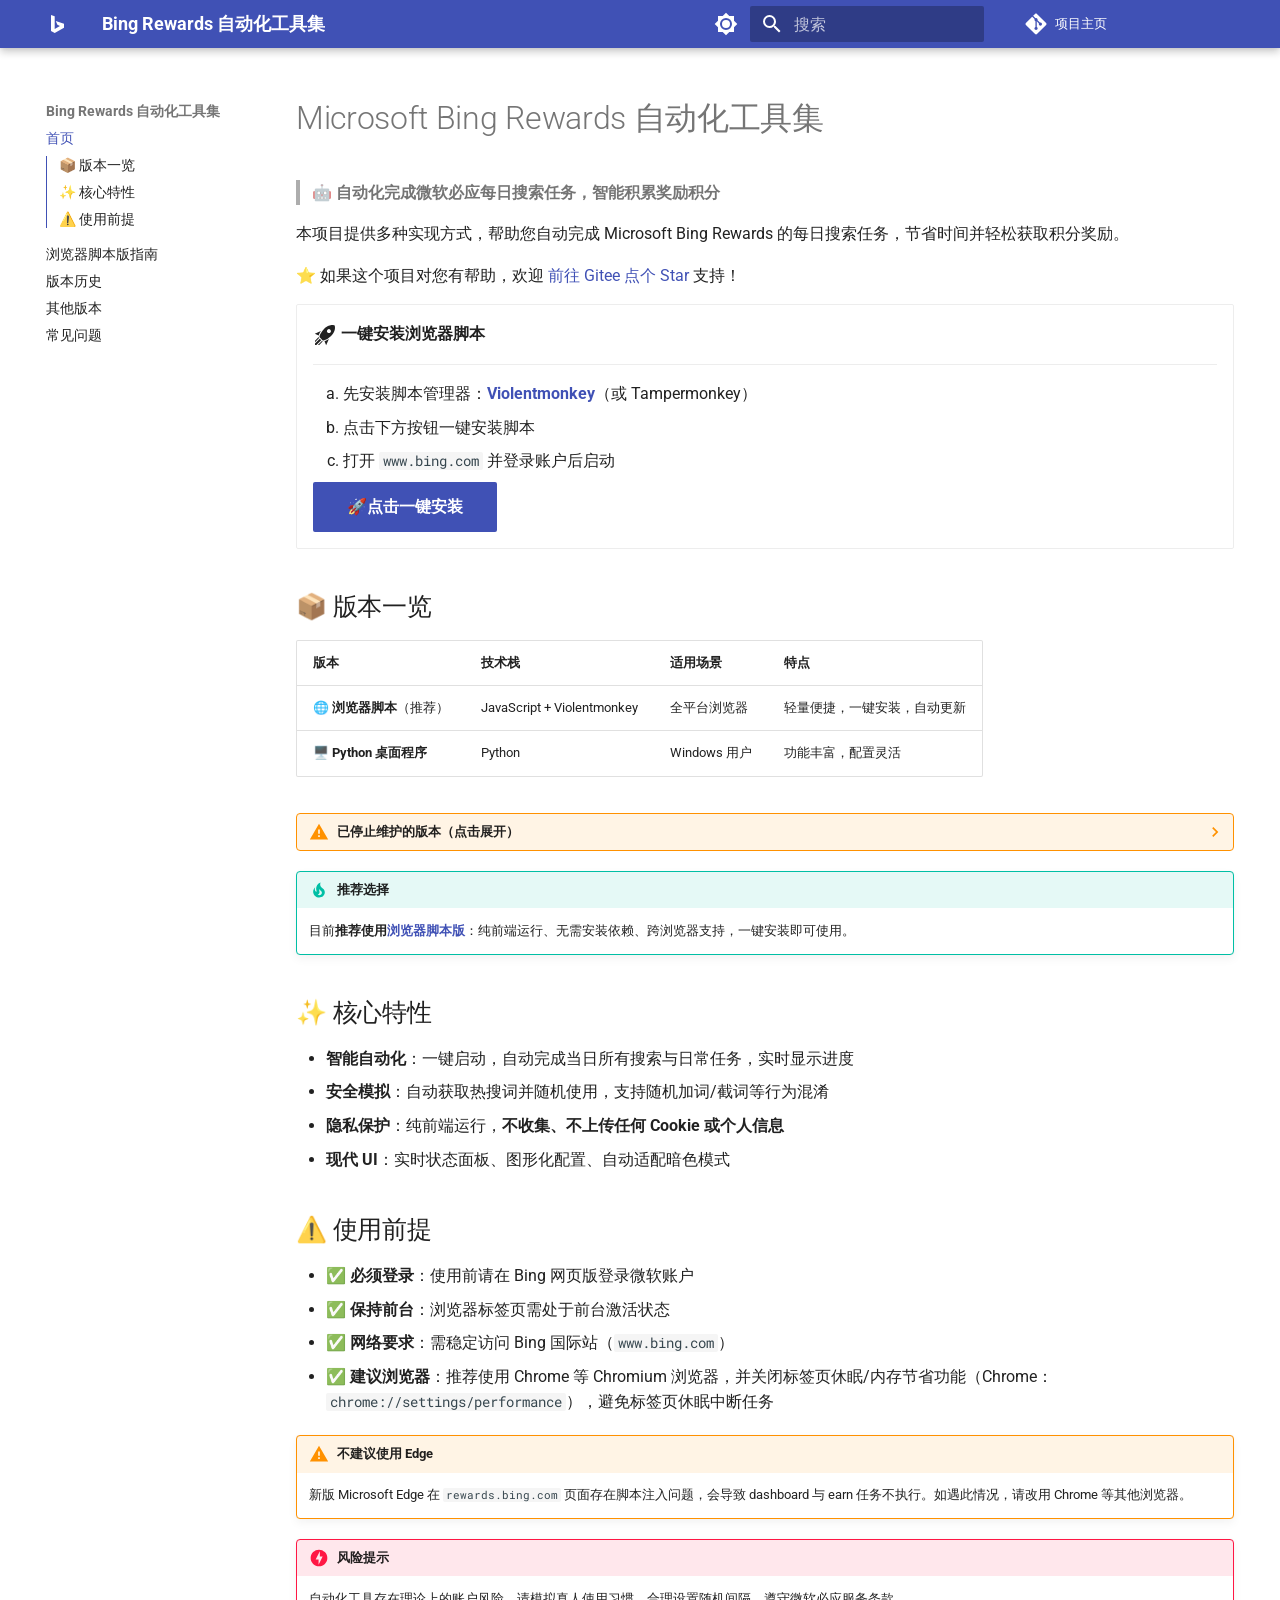
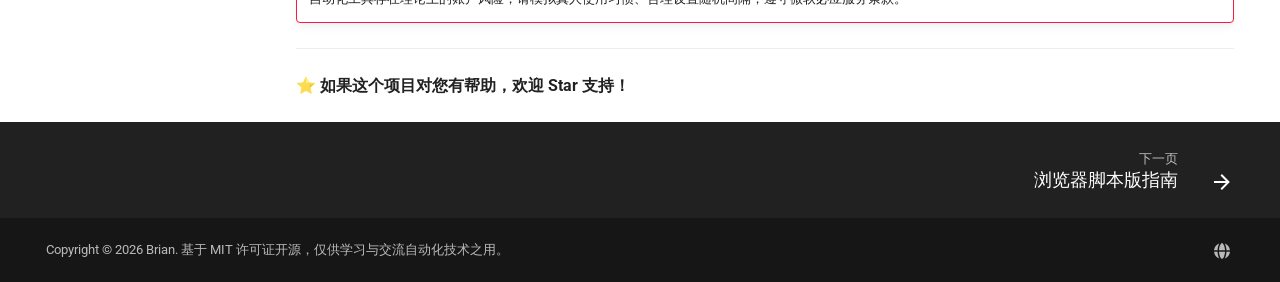
==== commit d0aca16f: "Deployed 1936d9e with MkDocs version: 1.6.1" ====
--- a/index.html
+++ b/index.html
@@ -14,7 +14,7 @@
       
       
       
-        <link rel="next" href="quickstart/">
+        <link rel="next" href="scripts/userscript/">
       
       
         
@@ -57,17 +57,30 @@
 
     
     
-  </head>
-  
-  
-    
-    
-      
-    
-    
-    
-    
-    <body dir="ltr" data-md-color-scheme="default" data-md-color-primary="teal" data-md-color-accent="cyan">
+  
+<meta property="og:type" content="website" />
+<meta property="og:title" content="Bing Rewards 自动化工具集" />
+<meta property="og:description" content="自动化完成微软必应每日搜索任务，智能积累奖励积分" />
+<meta property="og:image" content="https://idbb98.github.io/microsoft-bing-rewards-daily-task-script/assets/images/social/index.png" />
+<meta property="og:image:type" content="image/png" />
+<meta property="og:image:width" content="1200" />
+<meta property="og:image:height" content="630" />
+<meta property="og:url" content="https://idbb98.github.io/microsoft-bing-rewards-daily-task-script/" />
+<meta property="twitter:card" content="summary_large_image" />
+<meta property="twitter:title" content="Bing Rewards 自动化工具集" />
+<meta property="twitter:description" content="自动化完成微软必应每日搜索任务，智能积累奖励积分" />
+<meta property="twitter:image" content="https://idbb98.github.io/microsoft-bing-rewards-daily-task-script/assets/images/social/index.png" />
+</head>
+  
+  
+    
+    
+      
+    
+    
+    
+    
+    <body dir="ltr" data-md-color-scheme="default" data-md-color-primary="indigo" data-md-color-accent="cyan">
   
     
     <input class="md-toggle" data-md-toggle="drawer" type="checkbox" id="__drawer" autocomplete="off">
@@ -88,7 +101,9 @@
     
       
 
-<header class="md-header" data-md-component="header">
+  
+
+<header class="md-header md-header--shadow" data-md-component="header">
   <nav class="md-header__inner md-grid" aria-label="页眉">
     <a href="." title="Bing Rewards 自动化工具集" class="md-header__button md-logo" aria-label="Bing Rewards 自动化工具集" data-md-component="logo">
       
@@ -123,7 +138,7 @@
     
     
     
-    <input class="md-option" data-md-color-media="(prefers-color-scheme: light)" data-md-color-scheme="default" data-md-color-primary="teal" data-md-color-accent="cyan"  aria-label="切换到深色模式"  type="radio" name="__palette" id="__palette_0">
+    <input class="md-option" data-md-color-media="(prefers-color-scheme: light)" data-md-color-scheme="default" data-md-color-primary="indigo" data-md-color-accent="cyan"  aria-label="切换到深色模式"  type="radio" name="__palette" id="__palette_0">
     
       <label class="md-header__button md-icon" title="切换到深色模式" for="__palette_1" hidden>
         <svg xmlns="http://www.w3.org/2000/svg" viewBox="0 0 24 24"><path d="M12 8a4 4 0 0 0-4 4 4 4 0 0 0 4 4 4 4 0 0 0 4-4 4 4 0 0 0-4-4m0 10a6 6 0 0 1-6-6 6 6 0 0 1 6-6 6 6 0 0 1 6 6 6 6 0 0 1-6 6m8-9.31V4h-4.69L12 .69 8.69 4H4v4.69L.69 12 4 15.31V20h4.69L12 23.31 15.31 20H20v-4.69L23.31 12z"/></svg>
@@ -133,7 +148,7 @@
     
     
     
-    <input class="md-option" data-md-color-media="(prefers-color-scheme: dark)" data-md-color-scheme="slate" data-md-color-primary="teal" data-md-color-accent="cyan"  aria-label="切换到浅色模式"  type="radio" name="__palette" id="__palette_1">
+    <input class="md-option" data-md-color-media="(prefers-color-scheme: dark)" data-md-color-scheme="slate" data-md-color-primary="indigo" data-md-color-accent="cyan"  aria-label="切换到浅色模式"  type="radio" name="__palette" id="__palette_1">
     
       <label class="md-header__button md-icon" title="切换到浅色模式" for="__palette_0" hidden>
         <svg xmlns="http://www.w3.org/2000/svg" viewBox="0 0 24 24"><path d="M12 18c-.89 0-1.74-.2-2.5-.55C11.56 16.5 13 14.42 13 12s-1.44-4.5-3.5-5.45C10.26 6.2 11.11 6 12 6a6 6 0 0 1 6 6 6 6 0 0 1-6 6m8-9.31V4h-4.69L12 .69 8.69 4H4v4.69L.69 12 4 15.31V20h4.69L12 23.31 15.31 20H20v-4.69L23.31 12z"/></svg>
@@ -197,7 +212,7 @@
     
     
       <div class="md-header__source">
-        <a href="https://idbb98.github.io/microsoft-bing-rewards-daily-task-script/" title="前往仓库" class="md-source" data-md-component="source">
+        <a href="https://gitee.com/idbb98/microsoft-bing-rewards-daily-task-script" title="前往仓库" class="md-source" data-md-component="source">
   <div class="md-source__icon md-icon">
     
     <svg xmlns="http://www.w3.org/2000/svg" viewBox="0 0 448 512"><!--! Font Awesome Free 7.1.0 by @fontawesome - https://fontawesome.com License - https://fontawesome.com/license/free (Icons: CC BY 4.0, Fonts: SIL OFL 1.1, Code: MIT License) Copyright 2025 Fonticons, Inc.--><path d="M439.6 236.1 244 40.5c-5.4-5.5-12.8-8.5-20.4-8.5s-15 3-20.4 8.4L162.5 81l51.5 51.5c27.1-9.1 52.7 16.8 43.4 43.7l49.7 49.7c34.2-11.8 61.2 31 35.5 56.7-26.5 26.5-70.2-2.9-56-37.3L240.3 199v121.9c25.3 12.5 22.3 41.8 9.1 55-6.4 6.4-15.2 10.1-24.3 10.1s-17.8-3.6-24.3-10.1c-17.6-17.6-11.1-46.9 11.2-56v-123c-20.8-8.5-24.6-30.7-18.6-45L142.6 101 8.5 235.1C3 240.6 0 247.9 0 255.5s3 15 8.5 20.4l195.6 195.7c5.4 5.4 12.7 8.4 20.4 8.4s15-3 20.4-8.4l194.7-194.7c5.4-5.4 8.4-12.8 8.4-20.4s-3-15-8.4-20.4"/></svg>
@@ -217,113 +232,6 @@
       
         
           
-            
-<nav class="md-tabs" aria-label="标签" data-md-component="tabs">
-  <div class="md-grid">
-    <ul class="md-tabs__list">
-      
-        
-  
-  
-  
-    
-  
-  
-    <li class="md-tabs__item md-tabs__item--active">
-      <a href="." class="md-tabs__link">
-        
-  
-  
-    
-  
-  首页
-
-      </a>
-    </li>
-  
-
-      
-        
-  
-  
-  
-  
-    <li class="md-tabs__item">
-      <a href="quickstart/" class="md-tabs__link">
-        
-  
-  
-    
-  
-  快速开始
-
-      </a>
-    </li>
-  
-
-      
-        
-  
-  
-  
-  
-    
-    
-      <li class="md-tabs__item">
-        <a href="scripts/userscript/" class="md-tabs__link">
-          
-  
-  
-  版本文档
-
-        </a>
-      </li>
-    
-  
-
-      
-        
-  
-  
-  
-  
-    <li class="md-tabs__item">
-      <a href="changelog/" class="md-tabs__link">
-        
-  
-  
-    
-  
-  更新日志
-
-      </a>
-    </li>
-  
-
-      
-        
-  
-  
-  
-  
-    <li class="md-tabs__item">
-      <a href="faq/" class="md-tabs__link">
-        
-  
-  
-    
-  
-  常见问题
-
-      </a>
-    </li>
-  
-
-      
-    </ul>
-  </div>
-</nav>
-          
         
       
       <main class="md-main" data-md-component="main">
@@ -337,10 +245,10 @@
                     
 
 
-  
-
-
-<nav class="md-nav md-nav--primary md-nav--lifted" aria-label="导航栏" data-md-level="0">
+
+  
+
+<nav class="md-nav md-nav--primary md-nav--integrated" aria-label="导航栏" data-md-level="0">
   <label class="md-nav__title" for="__drawer">
     <a href="." title="Bing Rewards 自动化工具集" class="md-nav__button md-logo" aria-label="Bing Rewards 自动化工具集" data-md-component="logo">
       
@@ -352,7 +260,7 @@
   </label>
   
     <div class="md-nav__source">
-      <a href="https://idbb98.github.io/microsoft-bing-rewards-daily-task-script/" title="前往仓库" class="md-source" data-md-component="source">
+      <a href="https://gitee.com/idbb98/microsoft-bing-rewards-daily-task-script" title="前往仓库" class="md-source" data-md-component="source">
   <div class="md-source__icon md-icon">
     
     <svg xmlns="http://www.w3.org/2000/svg" viewBox="0 0 448 512"><!--! Font Awesome Free 7.1.0 by @fontawesome - https://fontawesome.com License - https://fontawesome.com/license/free (Icons: CC BY 4.0, Fonts: SIL OFL 1.1, Code: MIT License) Copyright 2025 Fonticons, Inc.--><path d="M439.6 236.1 244 40.5c-5.4-5.5-12.8-8.5-20.4-8.5s-15 3-20.4 8.4L162.5 81l51.5 51.5c27.1-9.1 52.7 16.8 43.4 43.7l49.7 49.7c34.2-11.8 61.2 31 35.5 56.7-26.5 26.5-70.2-2.9-56-37.3L240.3 199v121.9c25.3 12.5 22.3 41.8 9.1 55-6.4 6.4-15.2 10.1-24.3 10.1s-17.8-3.6-24.3-10.1c-17.6-17.6-11.1-46.9 11.2-56v-123c-20.8-8.5-24.6-30.7-18.6-45L142.6 101 8.5 235.1C3 240.6 0 247.9 0 255.5s3 15 8.5 20.4l195.6 195.7c5.4 5.4 12.7 8.4 20.4 8.4s15-3 20.4-8.4l194.7-194.7c5.4-5.4 8.4-12.8 8.4-20.4s-3-15-8.4-20.4"/></svg>
@@ -435,27 +343,21 @@
   <a href="#_1" class="md-nav__link">
     <span class="md-ellipsis">
       
-        📦 版本选择
+        📦 版本一览
       
     </span>
   </a>
   
-    <nav class="md-nav" aria-label="📦 版本选择">
-      <ul class="md-nav__list">
-        
-          <li class="md-nav__item">
+</li>
+      
+        <li class="md-nav__item">
   <a href="#_2" class="md-nav__link">
     <span class="md-ellipsis">
       
-        各版本文档直达
+        ✨ 核心特性
       
     </span>
   </a>
-  
-</li>
-        
-      </ul>
-    </nav>
   
 </li>
       
@@ -463,84 +365,12 @@
   <a href="#_3" class="md-nav__link">
     <span class="md-ellipsis">
       
-        ✨ 核心特性
+        ⚠️ 使用前提
       
     </span>
   </a>
   
-    <nav class="md-nav" aria-label="✨ 核心特性">
-      <ul class="md-nav__list">
-        
-          <li class="md-nav__item">
-  <a href="#_4" class="md-nav__link">
-    <span class="md-ellipsis">
-      
-        🎯 智能自动化
-      
-    </span>
-  </a>
-  
 </li>
-        
-          <li class="md-nav__item">
-  <a href="#_5" class="md-nav__link">
-    <span class="md-ellipsis">
-      
-        🔒 安全模拟
-      
-    </span>
-  </a>
-  
-</li>
-        
-          <li class="md-nav__item">
-  <a href="#ui" class="md-nav__link">
-    <span class="md-ellipsis">
-      
-        🎨 现代 UI
-      
-    </span>
-  </a>
-  
-</li>
-        
-      </ul>
-    </nav>
-  
-</li>
-      
-        <li class="md-nav__item">
-  <a href="#_6" class="md-nav__link">
-    <span class="md-ellipsis">
-      
-        📸 界面预览
-      
-    </span>
-  </a>
-  
-</li>
-      
-        <li class="md-nav__item">
-  <a href="#_7" class="md-nav__link">
-    <span class="md-ellipsis">
-      
-        ⚠️ 使用前提
-      
-    </span>
-  </a>
-  
-</li>
-      
-        <li class="md-nav__item">
-  <a href="#_8" class="md-nav__link">
-    <span class="md-ellipsis">
-      
-        📄 开源许可
-      
-    </span>
-  </a>
-  
-</li>
       
     </ul>
   
@@ -557,14 +387,14 @@
   
   
     <li class="md-nav__item">
-      <a href="quickstart/" class="md-nav__link">
+      <a href="scripts/userscript/" class="md-nav__link">
         
   
   
   <span class="md-ellipsis">
     
   
-    快速开始
+    浏览器脚本版指南
   
 
     
@@ -583,65 +413,15 @@
   
   
   
-    
-    
-    
-    
-      
-      
-    
-    
-    <li class="md-nav__item md-nav__item--nested">
-      
-        
-        
-        <input class="md-nav__toggle md-toggle " type="checkbox" id="__nav_3" >
-        
-          
-          <label class="md-nav__link" for="__nav_3" id="__nav_3_label" tabindex="0">
-            
+    <li class="md-nav__item">
+      <a href="changelog/" class="md-nav__link">
+        
   
   
   <span class="md-ellipsis">
     
   
-    版本文档
-  
-
-    
-  </span>
-  
-  
-
-            <span class="md-nav__icon md-icon"></span>
-          </label>
-        
-        <nav class="md-nav" data-md-level="1" aria-labelledby="__nav_3_label" aria-expanded="false">
-          <label class="md-nav__title" for="__nav_3">
-            <span class="md-nav__icon md-icon"></span>
-            
-  
-    版本文档
-  
-
-          </label>
-          <ul class="md-nav__list" data-md-scrollfix>
-            
-              
-                
-  
-  
-  
-  
-    <li class="md-nav__item">
-      <a href="scripts/userscript/" class="md-nav__link">
-        
-  
-  
-  <span class="md-ellipsis">
-    
-  
-    浏览器脚本版
+    版本历史
   
 
     
@@ -653,114 +433,22 @@
     </li>
   
 
-              
-            
-              
-                
+    
+      
+      
   
   
   
   
     <li class="md-nav__item">
-      <a href="python/desktop/" class="md-nav__link">
+      <a href="other-versions/" class="md-nav__link">
         
   
   
   <span class="md-ellipsis">
     
   
-    Python 桌面版
-  
-
-    
-  </span>
-  
-  
-
-      </a>
-    </li>
-  
-
-              
-            
-              
-                
-  
-  
-  
-  
-    <li class="md-nav__item">
-      <a href="extension/browser-extension/" class="md-nav__link">
-        
-  
-  
-  <span class="md-ellipsis">
-    
-  
-    浏览器扩展版
-  
-
-    
-  </span>
-  
-  
-
-      </a>
-    </li>
-  
-
-              
-            
-              
-                
-  
-  
-  
-  
-    <li class="md-nav__item">
-      <a href="dotnet/desktop/" class="md-nav__link">
-        
-  
-  
-  <span class="md-ellipsis">
-    
-  
-    .NET 桌面版
-  
-
-    
-  </span>
-  
-  
-
-      </a>
-    </li>
-  
-
-              
-            
-          </ul>
-        </nav>
-      
-    </li>
-  
-
-    
-      
-      
-  
-  
-  
-  
-    <li class="md-nav__item">
-      <a href="changelog/" class="md-nav__link">
-        
-  
-  
-  <span class="md-ellipsis">
-    
-  
-    更新日志
+    其他版本
   
 
     
@@ -807,143 +495,6 @@
               </div>
             
             
-              
-              <div class="md-sidebar md-sidebar--secondary" data-md-component="sidebar" data-md-type="toc" >
-                <div class="md-sidebar__scrollwrap">
-                  <div class="md-sidebar__inner">
-                    
-
-<nav class="md-nav md-nav--secondary" aria-label="目录">
-  
-  
-  
-    
-  
-  
-    <label class="md-nav__title" for="__toc">
-      <span class="md-nav__icon md-icon"></span>
-      目录
-    </label>
-    <ul class="md-nav__list" data-md-component="toc" data-md-scrollfix>
-      
-        <li class="md-nav__item">
-  <a href="#_1" class="md-nav__link">
-    <span class="md-ellipsis">
-      
-        📦 版本选择
-      
-    </span>
-  </a>
-  
-    <nav class="md-nav" aria-label="📦 版本选择">
-      <ul class="md-nav__list">
-        
-          <li class="md-nav__item">
-  <a href="#_2" class="md-nav__link">
-    <span class="md-ellipsis">
-      
-        各版本文档直达
-      
-    </span>
-  </a>
-  
-</li>
-        
-      </ul>
-    </nav>
-  
-</li>
-      
-        <li class="md-nav__item">
-  <a href="#_3" class="md-nav__link">
-    <span class="md-ellipsis">
-      
-        ✨ 核心特性
-      
-    </span>
-  </a>
-  
-    <nav class="md-nav" aria-label="✨ 核心特性">
-      <ul class="md-nav__list">
-        
-          <li class="md-nav__item">
-  <a href="#_4" class="md-nav__link">
-    <span class="md-ellipsis">
-      
-        🎯 智能自动化
-      
-    </span>
-  </a>
-  
-</li>
-        
-          <li class="md-nav__item">
-  <a href="#_5" class="md-nav__link">
-    <span class="md-ellipsis">
-      
-        🔒 安全模拟
-      
-    </span>
-  </a>
-  
-</li>
-        
-          <li class="md-nav__item">
-  <a href="#ui" class="md-nav__link">
-    <span class="md-ellipsis">
-      
-        🎨 现代 UI
-      
-    </span>
-  </a>
-  
-</li>
-        
-      </ul>
-    </nav>
-  
-</li>
-      
-        <li class="md-nav__item">
-  <a href="#_6" class="md-nav__link">
-    <span class="md-ellipsis">
-      
-        📸 界面预览
-      
-    </span>
-  </a>
-  
-</li>
-      
-        <li class="md-nav__item">
-  <a href="#_7" class="md-nav__link">
-    <span class="md-ellipsis">
-      
-        ⚠️ 使用前提
-      
-    </span>
-  </a>
-  
-</li>
-      
-        <li class="md-nav__item">
-  <a href="#_8" class="md-nav__link">
-    <span class="md-ellipsis">
-      
-        📄 开源许可
-      
-    </span>
-  </a>
-  
-</li>
-      
-    </ul>
-  
-</nav>
-                  </div>
-                </div>
-              </div>
-            
           
           
             <div class="md-content" data-md-component="content">
@@ -959,10 +510,22 @@
 <p><strong>🤖 自动化完成微软必应每日搜索任务，智能积累奖励积分</strong></p>
 </blockquote>
 <p>本项目提供多种实现方式，帮助您自动完成 Microsoft Bing Rewards 的每日搜索任务，节省时间并轻松获取积分奖励。</p>
-<p><a href="https://gitee.com/idbb98/microsoft-bing-rewards-daily-task-script/blob/master/LICENSE"><img alt="License: MIT" src="https://img.shields.io/badge/license-MIT-blue.svg" /></a></p>
+<p>⭐ 如果这个项目对您有帮助，欢迎 <a href="https://gitee.com/idbb98/microsoft-bing-rewards-daily-task-script">前往 Gitee 点个 Star</a> 支持！</p>
+<div class="grid cards">
+<ul>
+<li>
+<p><span class="twemoji lg middle"><svg xmlns="http://www.w3.org/2000/svg" viewBox="0 0 24 24"><path d="m13.13 22.19-1.63-3.83c1.57-.58 3.04-1.36 4.4-2.27zM5.64 12.5l-3.83-1.63 6.1-2.77C7 9.46 6.22 10.93 5.64 12.5M21.61 2.39S16.66.269 11 5.93c-2.19 2.19-3.5 4.6-4.35 6.71-.28.75-.09 1.57.46 2.13l2.13 2.12c.55.56 1.37.74 2.12.46A19.1 19.1 0 0 0 18.07 13c5.66-5.66 3.54-10.61 3.54-10.61m-7.07 7.07c-.78-.78-.78-2.05 0-2.83s2.05-.78 2.83 0c.77.78.78 2.05 0 2.83s-2.05.78-2.83 0m-5.66 7.07-1.41-1.41zM6.24 22l3.64-3.64c-.34-.09-.67-.24-.97-.45L4.83 22zM2 22h1.41l4.77-4.76-1.42-1.41L2 20.59zm0-2.83 4.09-4.08c-.21-.3-.36-.62-.45-.97L2 17.76z"/></svg></span> <strong>一键安装浏览器脚本</strong></p>
 <hr />
-<h2 id="_1">📦 版本选择<a class="headerlink" href="#_1" title="Permanent link">&para;</a></h2>
-<p>本项目提供 <strong>多种实现方式</strong>，满足不同场景需求：</p>
+<ol>
+<li>先安装脚本管理器：<a href="https://violentmonkey.github.io/get-it/"><strong>Violentmonkey</strong></a>（或 Tampermonkey）</li>
+<li>点击下方按钮一键安装脚本</li>
+<li>打开 <code>www.bing.com</code> 并登录账户后启动</li>
+</ol>
+<p><a class="md-button md-button--primary" href="https://gitee.com/idbb98/microsoft-bing-rewards-daily-task-script/raw/master/BingRewards.user.js"><strong>🚀点击一键安装</strong></a></p>
+</li>
+</ul>
+</div>
+<h2 id="_1">📦 版本一览<a class="headerlink" href="#_1" title="Permanent link">&para;</a></h2>
 <table>
 <thead>
 <tr>
@@ -974,10 +537,10 @@
 </thead>
 <tbody>
 <tr>
-<td>🌐 <strong>浏览器脚本</strong>（推荐使用）</td>
+<td>🌐 <strong>浏览器脚本</strong>（推荐）</td>
 <td>JavaScript + Violentmonkey</td>
 <td>全平台浏览器</td>
-<td>轻量便捷，无需安装</td>
+<td>轻量便捷，一键安装，自动更新</td>
 </tr>
 <tr>
 <td>🖥️ <strong>Python 桌面程序</strong></td>
@@ -985,77 +548,62 @@
 <td>Windows 用户</td>
 <td>功能丰富，配置灵活</td>
 </tr>
+</tbody>
+</table>
+<details class="warning">
+<summary>已停止维护的版本（点击展开）</summary>
+<table>
+<thead>
 <tr>
-<td>🧩 <strong>浏览器扩展</strong>（停止维护）</td>
-<td>Chrome Extension (Manifest V3)</td>
+<th>版本</th>
+<th>技术栈</th>
+<th>适用场景</th>
+<th>特点</th>
+</tr>
+</thead>
+<tbody>
+<tr>
+<td>🧩 浏览器扩展</td>
+<td>Chrome Extension (MV3)</td>
 <td>全平台浏览器</td>
 <td>双端搜索，无需脚本管理器</td>
 </tr>
 <tr>
-<td>🪟 <strong>.NET 桌面程序</strong>（停止维护）</td>
+<td>🪟 .NET 桌面程序</td>
 <td>.NET Framework</td>
 <td>Windows 用户</td>
 <td>运行稳定，开箱即用</td>
 </tr>
 </tbody>
 </table>
+<p>以上版本不再更新，仅保留存档，详见<a href="other-versions/">其他版本</a>。</p>
+</details>
 <div class="admonition tip">
 <p class="admonition-title">推荐选择</p>
-<p>目前<strong>推荐使用浏览器脚本版</strong>：纯前端运行、无需安装依赖、跨浏览器支持，一键安装即可使用。</p>
+<p>目前<strong>推荐使用<a href="scripts/userscript/">浏览器脚本版</a></strong>：纯前端运行、无需安装依赖、跨浏览器支持，一键安装即可使用。</p>
 </div>
-<h3 id="_2">各版本文档直达<a class="headerlink" href="#_2" title="Permanent link">&para;</a></h3>
+<h2 id="_2">✨ 核心特性<a class="headerlink" href="#_2" title="Permanent link">&para;</a></h2>
 <ul>
-<li><a href="python/desktop/">🐍 Python 桌面版 →</a> 基于 Python 实现的桌面自动化工具，支持 Windows 系统，配置灵活，功能丰富。</li>
-<li><a href="dotnet/desktop/">🪟 .NET 桌面版 →</a> 基于 .NET Framework 开发的 Windows 桌面程序（<strong>已停止维护</strong>）。</li>
-<li><a href="scripts/userscript/">🌐 浏览器脚本版 →</a> 纯粹的前端用户脚本，运行于浏览器沙盒环境中，跨平台支持，轻量便捷。</li>
-<li><a href="extension/browser-extension/">🧩 浏览器扩展版 →</a> 基于 Manifest V3 的 Chrome 扩展，支持 PC / 移动端双端搜索（<strong>已停止维护</strong>）。</li>
+<li><strong>智能自动化</strong>：一键启动，自动完成当日所有搜索与日常任务，实时显示进度</li>
+<li><strong>安全模拟</strong>：自动获取热搜词并随机使用，支持随机加词/截词等行为混淆</li>
+<li><strong>隐私保护</strong>：纯前端运行，<strong>不收集、不上传任何 Cookie 或个人信息</strong></li>
+<li><strong>现代 UI</strong>：实时状态面板、图形化配置、自动适配暗色模式</li>
 </ul>
-<hr />
-<h2 id="_3">✨ 核心特性<a class="headerlink" href="#_3" title="Permanent link">&para;</a></h2>
-<h3 id="_4">🎯 智能自动化<a class="headerlink" href="#_4" title="Permanent link">&para;</a></h3>
-<ul>
-<li><strong>全自动任务执行</strong>：一键启动，自动完成当日所有搜索任务</li>
-<li><strong>智能进度管理</strong>：实时显示任务进度与剩余时间，完成情况一目了然</li>
-</ul>
-<h3 id="_5">🔒 安全模拟<a class="headerlink" href="#_5" title="Permanent link">&para;</a></h3>
-<ul>
-<li><strong>动态搜索策略</strong>：内置丰富词库，自动获取并随机使用热搜关键词</li>
-<li><strong>行为混淆技术</strong>：支持随机化 User-Agent 与搜索词混淆，降低自动化识别风险</li>
-<li><strong>隐私保护</strong>：纯前端运行，<strong>不收集、不上传任何 Cookie 或个人信息</strong></li>
-</ul>
-<h3 id="ui">🎨 现代 UI<a class="headerlink" href="#ui" title="Permanent link">&para;</a></h3>
-<ul>
-<li><strong>实时状态面板</strong>：优雅的渐变设计与流畅动画，实时追踪任务进度</li>
-<li><strong>可视化配置</strong>：图形化设置界面，参数调整直观便捷</li>
-<li><strong>暗色主题支持</strong>：自动适配系统级暗色模式</li>
-</ul>
-<hr />
-<h2 id="_6">📸 界面预览<a class="headerlink" href="#_6" title="Permanent link">&para;</a></h2>
-<p><strong>展开状态 - 完整信息展示</strong></p>
-<p><img alt="面板展开状态" src="assets/panel.png" /></p>
-<p><strong>收起状态 - 紧凑模式</strong></p>
-<p><img alt="面板收起状态" src="assets/panel-collapsed.png" /></p>
-<p><strong>设置面板</strong></p>
-<p><img alt="设置面板" src="assets/panel-setting.png" /></p>
-<p><strong>关于面板</strong></p>
-<p><img alt="关于面板" src="assets/panel-about.png" /></p>
-<hr />
-<h2 id="_7">⚠️ 使用前提<a class="headerlink" href="#_7" title="Permanent link">&para;</a></h2>
+<h2 id="_3">⚠️ 使用前提<a class="headerlink" href="#_3" title="Permanent link">&para;</a></h2>
 <ul>
 <li>✅ <strong>必须登录</strong>：使用前请在 Bing 网页版登录微软账户</li>
-<li>✅ <strong>保持前台</strong>：浏览器标签页需处于前台活动状态</li>
-<li>✅ <strong>网络要求</strong>：需稳定访问 Bing 国际站 (<code>www.bing.com</code>)</li>
+<li>✅ <strong>保持前台</strong>：浏览器标签页需处于前台激活状态</li>
+<li>✅ <strong>网络要求</strong>：需稳定访问 Bing 国际站（<code>www.bing.com</code>）</li>
+<li>✅ <strong>建议浏览器</strong>：推荐使用 Chrome 等 Chromium 浏览器，并关闭标签页休眠/内存节省功能（Chrome：<code>chrome://settings/performance</code>），避免标签页休眠中断任务</li>
 </ul>
+<div class="admonition warning">
+<p class="admonition-title">不建议使用 Edge</p>
+<p>新版 Microsoft Edge 在 <code>rewards.bing.com</code> 页面存在脚本注入问题，会导致 dashboard 与 earn 任务不执行。如遇此情况，请改用 Chrome 等其他浏览器。</p>
+</div>
 <div class="admonition danger">
-<p class="admonition-title">安全与风险提示</p>
-<p>使用自动化工具存在理论上的账户风险，请合理使用。<strong>建议模拟真人使用习惯，不定时运行，避免每日都用满额度。</strong></p>
+<p class="admonition-title">风险提示</p>
+<p>自动化工具存在理论上的账户风险，请模拟真人使用习惯、合理设置随机间隔，遵守微软必应服务条款。</p>
 </div>
-<hr />
-<h2 id="_8">📄 开源许可<a class="headerlink" href="#_8" title="Permanent link">&para;</a></h2>
-<p>本项目基于 <strong>MIT 许可证</strong> 开源。</p>
-<blockquote>
-<p>⚖️ <strong>免责声明</strong>：本项目仅供学习与交流自动化技术之用，请尊重微软必应奖励的服务条款，合理使用。</p>
-</blockquote>
 <hr />
 <p><strong>⭐ 如果这个项目对您有帮助，欢迎 Star 支持！</strong></p>
 
@@ -1075,8 +623,6 @@
             </div>
           
           
-  <script>var tabs=__md_get("__tabs");if(Array.isArray(tabs))e:for(var set of document.querySelectorAll(".tabbed-set")){var labels=set.querySelector(".tabbed-labels");for(var tab of tabs)for(var label of labels.getElementsByTagName("label"))if(label.innerText.trim()===tab){var input=document.getElementById(label.htmlFor);input.checked=!0;continue e}}</script>
-
 <script>var target=document.getElementById(location.hash.slice(1));target&&target.name&&(target.checked=target.name.startsWith("__tabbed_"))</script>
         </div>
         
@@ -1096,13 +642,13 @@
         
         
           
-          <a href="quickstart/" class="md-footer__link md-footer__link--next" aria-label="下一页: 快速开始">
+          <a href="scripts/userscript/" class="md-footer__link md-footer__link--next" aria-label="下一页: 浏览器脚本版指南">
             <div class="md-footer__title">
               <span class="md-footer__direction">
                 下一页
               </span>
               <div class="md-ellipsis">
-                快速开始
+                浏览器脚本版指南
               </div>
             </div>
             <div class="md-footer__button md-icon">
@@ -1132,7 +678,7 @@
     
     
     
-    <a href="https://idbb98.github.io/microsoft-bing-rewards-daily-task-script/" target="_blank" rel="noopener" title="项目主页" class="md-social__link">
+    <a href="https://gitee.com/idbb98/microsoft-bing-rewards-daily-task-script" target="_blank" rel="noopener" title="项目主页" class="md-social__link">
       <svg xmlns="http://www.w3.org/2000/svg" viewBox="0 0 512 512"><!--! Font Awesome Free 7.1.0 by @fontawesome - https://fontawesome.com License - https://fontawesome.com/license/free (Icons: CC BY 4.0, Fonts: SIL OFL 1.1, Code: MIT License) Copyright 2025 Fonticons, Inc.--><path d="M351.9 280H161c2.9 64.5 17.2 123.9 37.5 167.4 11.4 24.5 23.7 41.8 35.1 52.4 11.2 10.5 18.9 12.2 22.9 12.2s11.7-1.7 22.9-12.2c11.4-10.6 23.7-28 35.1-52.4 20.3-43.5 34.6-102.9 37.5-167.4zm-191-48h190.9c-2.8-64.5-17.1-123.9-37.4-167.4-11.4-24.4-23.7-41.8-35.1-52.4C268.1 1.7 260.4 0 256.4 0s-11.7 1.7-22.9 12.2c-11.4 10.6-23.7 28-35.1 52.4-20.3 43.5-34.6 102.9-37.5 167.4m-48 0c3.5-85.6 25.6-165.1 57.9-217.3C78.7 47.3 10.9 131.2 1.5 232zM1.5 280c9.4 100.8 77.2 184.7 169.3 217.3-32.3-52.2-54.4-131.7-57.9-217.3zm398.4 0c-3.5 85.6-25.6 165.1-57.9 217.3 92.1-32.7 159.9-116.5 169.3-217.3zm111.4-48C501.9 131.2 434.1 47.3 342 14.7c32.3 52.2 54.4 131.7 57.9 217.3z"/></svg>
     </a>
   
@@ -1147,11 +693,13 @@
       <div class="md-dialog__inner md-typeset"></div>
     </div>
     
-    
-    
-      
-      
-      <script id="__config" type="application/json">{"annotate": null, "base": ".", "features": ["navigation.tabs", "navigation.top", "navigation.footer", "toc.follow", "search.suggest", "search.highlight", "search.share", "content.code.copy", "content.code.annotate", "content.tabs.link"], "search": "assets/javascripts/workers/search.2c215733.min.js", "tags": null, "translations": {"clipboard.copied": "\u5df2\u590d\u5236", "clipboard.copy": "\u590d\u5236", "search.result.more.one": "\u5728\u8be5\u9875\u4e0a\u8fd8\u6709 1 \u4e2a\u7b26\u5408\u6761\u4ef6\u7684\u7ed3\u679c", "search.result.more.other": "\u5728\u8be5\u9875\u4e0a\u8fd8\u6709 # \u4e2a\u7b26\u5408\u6761\u4ef6\u7684\u7ed3\u679c", "search.result.none": "\u6ca1\u6709\u627e\u5230\u7b26\u5408\u6761\u4ef6\u7684\u7ed3\u679c", "search.result.one": "\u627e\u5230 1 \u4e2a\u7b26\u5408\u6761\u4ef6\u7684\u7ed3\u679c", "search.result.other": "# \u4e2a\u7b26\u5408\u6761\u4ef6\u7684\u7ed3\u679c", "search.result.placeholder": "\u952e\u5165\u4ee5\u5f00\u59cb\u641c\u7d22", "search.result.term.missing": "\u7f3a\u5c11", "select.version": "\u9009\u62e9\u5f53\u524d\u7248\u672c"}, "version": null}</script>
+      <div class="md-progress" data-md-component="progress" role="progressbar"></div>
+    
+    
+    
+      
+      
+      <script id="__config" type="application/json">{"annotate": null, "base": ".", "features": ["navigation.instant", "navigation.instant.progress", "navigation.top", "navigation.footer", "toc.follow", "toc.integrate", "search.suggest", "search.highlight", "search.share", "content.code.copy", "content.code.annotate"], "search": "assets/javascripts/workers/search.2c215733.min.js", "tags": null, "translations": {"clipboard.copied": "\u5df2\u590d\u5236", "clipboard.copy": "\u590d\u5236", "search.result.more.one": "\u5728\u8be5\u9875\u4e0a\u8fd8\u6709 1 \u4e2a\u7b26\u5408\u6761\u4ef6\u7684\u7ed3\u679c", "search.result.more.other": "\u5728\u8be5\u9875\u4e0a\u8fd8\u6709 # \u4e2a\u7b26\u5408\u6761\u4ef6\u7684\u7ed3\u679c", "search.result.none": "\u6ca1\u6709\u627e\u5230\u7b26\u5408\u6761\u4ef6\u7684\u7ed3\u679c", "search.result.one": "\u627e\u5230 1 \u4e2a\u7b26\u5408\u6761\u4ef6\u7684\u7ed3\u679c", "search.result.other": "# \u4e2a\u7b26\u5408\u6761\u4ef6\u7684\u7ed3\u679c", "search.result.placeholder": "\u952e\u5165\u4ee5\u5f00\u59cb\u641c\u7d22", "search.result.term.missing": "\u7f3a\u5c11", "select.version": "\u9009\u62e9\u5f53\u524d\u7248\u672c"}, "version": null}</script>
     
     
       <script src="assets/javascripts/bundle.d7400e89.min.js"></script>
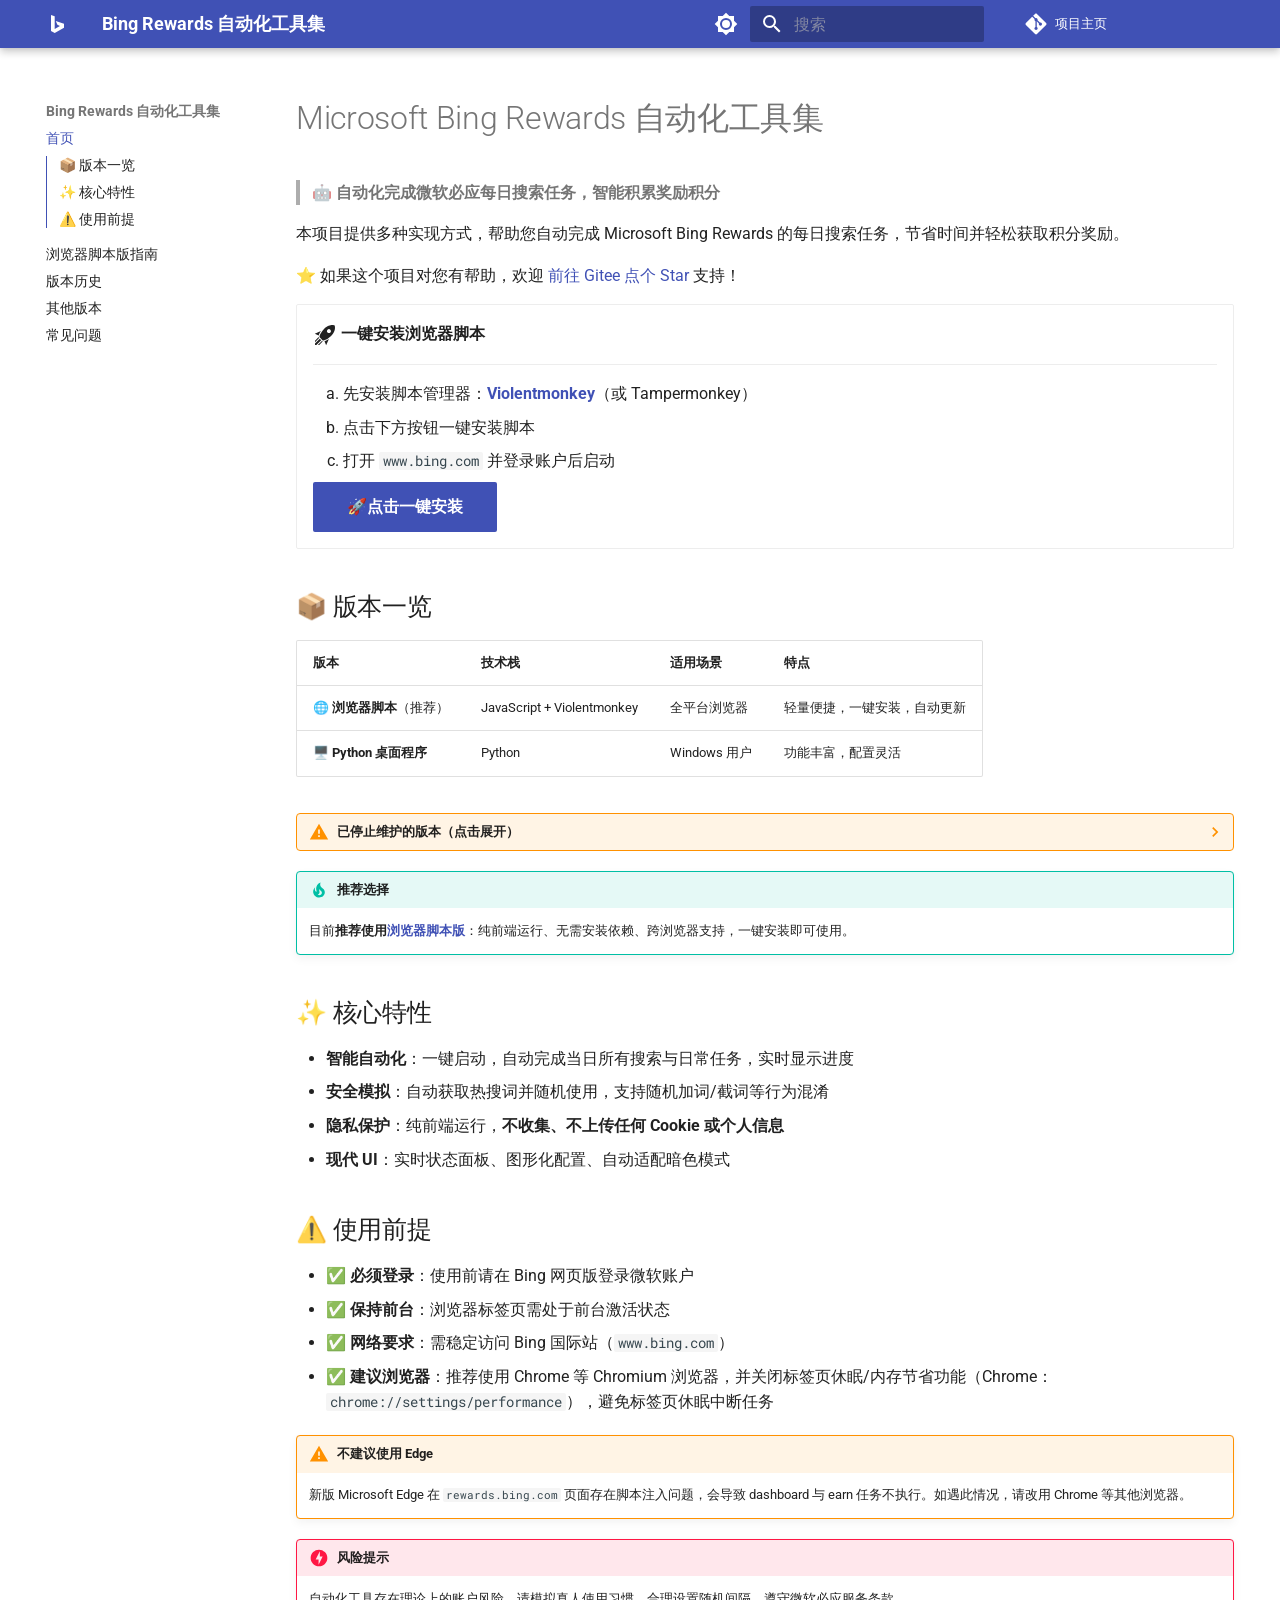
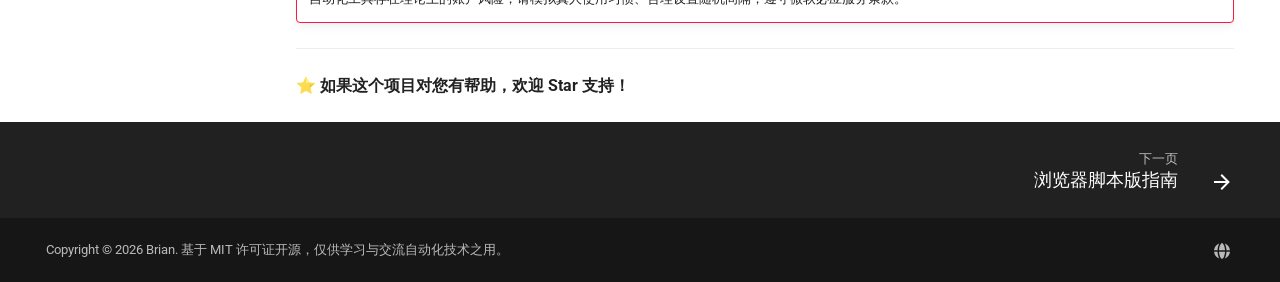
==== commit 1801eeae: "Deployed 1603afc with MkDocs version: 1.6.1" ====
--- a/index.html
+++ b/index.html
@@ -21,7 +21,7 @@
       
       
       <link rel="icon" href="assets/favicon.ico">
-      <meta name="generator" content="mkdocs-1.6.1, mkdocs-material-9.7.7">
+      <meta name="generator" content="mkdocs-1.6.1, mkdocs-material-9.8.0">
     
     
       
@@ -29,10 +29,10 @@
       
     
     
-      <link rel="stylesheet" href="assets/stylesheets/main.ec1eaa64.min.css">
-      
-        
-        <link rel="stylesheet" href="assets/stylesheets/palette.ab4e12ef.min.css">
+      <link rel="stylesheet" href="assets/stylesheets/main.57a0d79d.min.css">
+      
+        
+        <link rel="stylesheet" href="assets/stylesheets/palette.fb2fffe2.min.css">
       
       
 
@@ -699,10 +699,10 @@
     
       
       
-      <script id="__config" type="application/json">{"annotate": null, "base": ".", "features": ["navigation.instant", "navigation.instant.progress", "navigation.top", "navigation.footer", "toc.follow", "toc.integrate", "search.suggest", "search.highlight", "search.share", "content.code.copy", "content.code.annotate"], "search": "assets/javascripts/workers/search.2c215733.min.js", "tags": null, "translations": {"clipboard.copied": "\u5df2\u590d\u5236", "clipboard.copy": "\u590d\u5236", "search.result.more.one": "\u5728\u8be5\u9875\u4e0a\u8fd8\u6709 1 \u4e2a\u7b26\u5408\u6761\u4ef6\u7684\u7ed3\u679c", "search.result.more.other": "\u5728\u8be5\u9875\u4e0a\u8fd8\u6709 # \u4e2a\u7b26\u5408\u6761\u4ef6\u7684\u7ed3\u679c", "search.result.none": "\u6ca1\u6709\u627e\u5230\u7b26\u5408\u6761\u4ef6\u7684\u7ed3\u679c", "search.result.one": "\u627e\u5230 1 \u4e2a\u7b26\u5408\u6761\u4ef6\u7684\u7ed3\u679c", "search.result.other": "# \u4e2a\u7b26\u5408\u6761\u4ef6\u7684\u7ed3\u679c", "search.result.placeholder": "\u952e\u5165\u4ee5\u5f00\u59cb\u641c\u7d22", "search.result.term.missing": "\u7f3a\u5c11", "select.version": "\u9009\u62e9\u5f53\u524d\u7248\u672c"}, "version": null}</script>
-    
-    
-      <script src="assets/javascripts/bundle.d7400e89.min.js"></script>
+      <script id="__config" type="application/json">{"annotate": null, "base": ".", "features": ["navigation.instant", "navigation.instant.progress", "navigation.top", "navigation.footer", "toc.follow", "toc.integrate", "search.suggest", "search.highlight", "search.share", "content.code.copy", "content.code.annotate"], "search": "assets/javascripts/workers/search.a7633da7.min.js", "tags": null, "translations": {"clipboard.copied": "\u5df2\u590d\u5236", "clipboard.copy": "\u590d\u5236", "search.result.more.one": "\u5728\u8be5\u9875\u4e0a\u8fd8\u6709 1 \u4e2a\u7b26\u5408\u6761\u4ef6\u7684\u7ed3\u679c", "search.result.more.other": "\u5728\u8be5\u9875\u4e0a\u8fd8\u6709 # \u4e2a\u7b26\u5408\u6761\u4ef6\u7684\u7ed3\u679c", "search.result.none": "\u6ca1\u6709\u627e\u5230\u7b26\u5408\u6761\u4ef6\u7684\u7ed3\u679c", "search.result.one": "\u627e\u5230 1 \u4e2a\u7b26\u5408\u6761\u4ef6\u7684\u7ed3\u679c", "search.result.other": "# \u4e2a\u7b26\u5408\u6761\u4ef6\u7684\u7ed3\u679c", "search.result.placeholder": "\u952e\u5165\u4ee5\u5f00\u59cb\u641c\u7d22", "search.result.term.missing": "\u7f3a\u5c11", "select.version": "\u9009\u62e9\u5f53\u524d\u7248\u672c"}, "version": null}</script>
+    
+    
+      <script src="assets/javascripts/bundle.c21346df.min.js"></script>
       
     
   </body>
--- a/assets/stylesheets/main.57a0d79d.min.css
+++ b/assets/stylesheets/main.57a0d79d.min.css
@@ -0,0 +1,6 @@
+@charset "UTF-8";html{box-sizing:border-box;-webkit-text-size-adjust:none;-moz-text-size-adjust:none;text-size-adjust:none}*,:after,:before{box-sizing:inherit}@media(prefers-reduced-motion){*,:after,:before{transition:none!important}}body{margin:0;-webkit-font-smoothing:antialiased;-moz-osx-font-smoothing:grayscale;--md-text-font-family:var(--md-text-font, _),
+    -apple-system, BlinkMacSystemFont, Helvetica, Arial, sans-serif;--md-code-font-family:var(--md-code-font, _),
+    SFMono-Regular, Consolas, Menlo, monospace}.md-typeset code:not(.focus-visible),a,button,input,label{-webkit-tap-highlight-color:transparent}a{color:inherit;text-decoration:none}hr{box-sizing:initial;display:block;height:.05rem;padding:0;overflow:visible;border:0}small{font-size:80%}sub,sup{line-height:1em}img{border-style:none}table{border-spacing:0;border-collapse:initial}td,th{font-weight:400;vertical-align:top}button{padding:0;margin:0;font-family:inherit;font-size:inherit;background:#0000;border:0}input{border:0;outline:none}:root{--md-primary-fg-color:#4051b5;--md-primary-fg-color--light:#5d6cc0;--md-primary-fg-color--dark:#303fa1;--md-primary-bg-color:#fff;--md-primary-bg-color--light:#ffffffb3;--md-accent-fg-color:#526cfe;--md-accent-fg-color--transparent:#526cfe1a;--md-accent-bg-color:#fff;--md-accent-bg-color--light:#ffffffb3;--md-typeset-table-sort-icon:url("data:image/svg+xml;charset=utf-8,<svg xmlns='http://www.w3.org/2000/svg' viewBox='0 0 24 24'><path d='m18 21-4-4h3V7h-3l4-4 4 4h-3v10h3M2 19v-2h10v2M2 13v-2h7v2M2 7V5h4v2z'/></svg>");--md-typeset-table-sort-icon--asc:url("data:image/svg+xml;charset=utf-8,<svg xmlns='http://www.w3.org/2000/svg' viewBox='0 0 24 24'><path d='M19 17h3l-4 4-4-4h3V3h2M2 17h10v2H2M6 5v2H2V5m0 6h7v2H2z'/></svg>");--md-typeset-table-sort-icon--desc:url("data:image/svg+xml;charset=utf-8,<svg xmlns='http://www.w3.org/2000/svg' viewBox='0 0 24 24'><path d='M19 7h3l-4-4-4 4h3v14h2M2 17h10v2H2M6 5v2H2V5m0 6h7v2H2z'/></svg>")}[data-md-color-scheme=default]{color-scheme:light}[data-md-color-scheme=default] img[src$="#gh-dark-mode-only"],[data-md-color-scheme=default] img[src$="#only-dark"]{display:none}:root,[data-md-color-scheme=default]{--md-hue:225deg;--md-default-fg-color:#000000de;--md-default-fg-color--light:#0000008a;--md-default-fg-color--lighter:#00000052;--md-default-fg-color--lightest:#00000012;--md-default-bg-color:#fff;--md-default-bg-color--light:#ffffffb3;--md-default-bg-color--lighter:#ffffff4d;--md-default-bg-color--lightest:#ffffff1f;--md-code-fg-color:#36464e;--md-code-bg-color:#f5f5f5;--md-code-bg-color--light:#f5f5f5b3;--md-code-bg-color--lighter:#f5f5f54d;--md-code-hl-color:#4287ff;--md-code-hl-color--light:#4287ff1a;--md-code-hl-number-color:#d52a2a;--md-code-hl-special-color:#db1457;--md-code-hl-function-color:#a846b9;--md-code-hl-constant-color:#6e59d9;--md-code-hl-keyword-color:#3f6ec6;--md-code-hl-string-color:#1c7d4d;--md-code-hl-name-color:var(--md-code-fg-color);--md-code-hl-operator-color:var(--md-default-fg-color--light);--md-code-hl-punctuation-color:var(--md-default-fg-color--light);--md-code-hl-comment-color:var(--md-default-fg-color--light);--md-code-hl-generic-color:var(--md-default-fg-color--light);--md-code-hl-variable-color:var(--md-default-fg-color--light);--md-typeset-color:var(--md-default-fg-color);--md-typeset-a-color:var(--md-primary-fg-color);--md-typeset-del-color:#f5503d26;--md-typeset-ins-color:#0bd57026;--md-typeset-kbd-color:#fafafa;--md-typeset-kbd-accent-color:#fff;--md-typeset-kbd-border-color:#b8b8b8;--md-typeset-mark-color:#ffff0080;--md-typeset-table-color:#0000001f;--md-typeset-table-color--light:#00000009;--md-admonition-fg-color:var(--md-default-fg-color);--md-admonition-bg-color:var(--md-default-bg-color);--md-warning-fg-color:#000000de;--md-warning-bg-color:#ff9;--md-footer-fg-color:#fff;--md-footer-fg-color--light:#ffffffb3;--md-footer-fg-color--lighter:#ffffff73;--md-footer-bg-color:#000000de;--md-footer-bg-color--dark:#00000052;--md-shadow-z1:0 0.2rem 0.5rem #0000000d,
+    0 0 0.05rem #0000001a;--md-shadow-z2:0 0.2rem 0.5rem #0000001a,
+    0 0 0.05rem #00000040;--md-shadow-z3:0 0.2rem 0.5rem #0003,
+    0 0 0.05rem #00000059}.md-icon svg{display:block;width:1.2rem;height:1.2rem;fill:currentcolor}aside,body,input{font-family:var(--md-text-font-family);font-feature-settings:"kern","liga";color:var(--md-typeset-color)}code,kbd,pre{font-family:var(--md-code-font-family);font-feature-settings:"kern"}.md-typeset{font-size:.8rem;line-height:1.6;overflow-wrap:break-word;-webkit-print-color-adjust:exact;color-adjust:exact}@media print{.md-typeset{font-size:.68rem}.md-typeset code,.md-typeset kbd,.md-typeset pre{white-space:pre-wrap}}.md-typeset blockquote,.md-typeset dl,.md-typeset figure,.md-typeset ol,.md-typeset pre,.md-typeset ul{margin-top:1em;margin-bottom:1em}.md-typeset h1{margin:0 0 1.25em;font-size:2em;line-height:1.3;color:var(--md-default-fg-color--light)}.md-typeset h1,.md-typeset h2{font-weight:300;letter-spacing:-.01em}.md-typeset h2{margin:1.6em 0 .64em;font-size:1.5625em;line-height:1.4}.md-typeset h3{margin:1.6em 0 .8em;font-size:1.25em;font-weight:400;line-height:1.5;letter-spacing:-.01em}.md-typeset h2+h3{margin-top:.8em}.md-typeset h4{margin:1em 0;font-weight:700;letter-spacing:-.01em}.md-typeset h5,.md-typeset h6{margin:1.25em 0;font-size:.8em;font-weight:700;color:var(--md-default-fg-color--light);letter-spacing:-.01em}.md-typeset h5{text-transform:uppercase}.md-typeset h5 code{text-transform:none}.md-typeset hr{display:flow-root;margin:1.5em 0;border-bottom:.05rem solid var(--md-default-fg-color--lightest)}.md-typeset a{color:var(--md-typeset-a-color);word-break:break-word}.md-typeset a,.md-typeset a:before{transition:color 125ms}.md-typeset a:focus,.md-typeset a:hover{color:var(--md-accent-fg-color)}.md-typeset a:focus code,.md-typeset a:hover code{color:var(--md-accent-fg-color);background-color:var(--md-accent-fg-color--transparent)}.md-typeset a code{color:var(--md-typeset-a-color)}.md-typeset a.focus-visible{outline-color:var(--md-accent-fg-color);outline-offset:.2rem}.md-typeset code,.md-typeset kbd,.md-typeset pre{font-variant-ligatures:none;color:var(--md-code-fg-color);direction:ltr;transition:background-color 125ms}.md-typeset code{padding:0 .2941176471em;font-size:.85em;word-break:break-word;background-color:var(--md-code-bg-color);border-radius:.1rem;-webkit-box-decoration-break:clone;box-decoration-break:clone;transition:color 125ms,background-color 125ms}.md-typeset code:not(.focus-visible){outline:none}.md-typeset pre{position:relative;display:flow-root;line-height:1.4}.md-typeset pre>code{display:block;padding:.7720588235em 1.1764705882em;margin:0;overflow:auto;word-break:normal;touch-action:auto;scrollbar-color:var(--md-default-fg-color--lighter) #0000;scrollbar-width:thin;outline-color:var(--md-accent-fg-color);box-shadow:none;-webkit-box-decoration-break:slice;box-decoration-break:slice}.md-typeset pre>code:hover{scrollbar-color:var(--md-accent-fg-color) #0000}.md-typeset pre>code::-webkit-scrollbar{width:.2rem;height:.2rem}.md-typeset pre>code::-webkit-scrollbar-thumb{background-color:var(--md-default-fg-color--lighter)}.md-typeset pre>code::-webkit-scrollbar-thumb:hover{background-color:var(--md-accent-fg-color)}.md-typeset kbd{display:inline-block;padding:0 .6666666667em;font-size:.75em;color:var(--md-default-fg-color);word-break:break-word;vertical-align:text-top;background-color:var(--md-typeset-kbd-color);border-radius:.1rem;box-shadow:0 .1rem 0 .05rem var(--md-typeset-kbd-border-color),0 .1rem 0 var(--md-typeset-kbd-border-color),0 -.1rem .2rem var(--md-typeset-kbd-accent-color) inset}.md-typeset mark{color:inherit;word-break:break-word;background-color:var(--md-typeset-mark-color);-webkit-box-decoration-break:clone;box-decoration-break:clone}.md-typeset abbr{text-decoration:none;cursor:help}.md-typeset [data-preview],.md-typeset abbr{border-bottom:.05rem dotted var(--md-default-fg-color--light)}.md-typeset small{opacity:.75}[dir=ltr] .md-typeset sub,[dir=ltr] .md-typeset sup{margin-left:.078125em}[dir=rtl] .md-typeset sub,[dir=rtl] .md-typeset sup{margin-right:.078125em}[dir=ltr] .md-typeset blockquote{padding-left:.6rem;border-left:.2rem solid var(--md-default-fg-color--lighter)}[dir=rtl] .md-typeset blockquote{padding-right:.6rem;border-right:.2rem solid var(--md-default-fg-color--lighter)}.md-typeset blockquote{margin-left:0;margin-right:0;color:var(--md-default-fg-color--light)}.md-typeset ul{list-style-type:disc}.md-typeset ul[type]{list-style-type:revert-layer}[dir=ltr] .md-typeset ol,[dir=ltr] .md-typeset ol li ol,[dir=ltr] .md-typeset ol li ul,[dir=ltr] .md-typeset ul,[dir=ltr] .md-typeset ul li ol,[dir=ltr] .md-typeset ul li ul{margin-left:.625em}[dir=rtl] .md-typeset ol,[dir=rtl] .md-typeset ol li ol,[dir=rtl] .md-typeset ol li ul,[dir=rtl] .md-typeset ul,[dir=rtl] .md-typeset ul li ol,[dir=rtl] .md-typeset ul li ul{margin-right:.625em}.md-typeset ol,.md-typeset ul{padding:0}.md-typeset ol:not([hidden]),.md-typeset ul:not([hidden]){display:flow-root}.md-typeset ol ol,.md-typeset ul ol{list-style-type:lower-alpha}.md-typeset ol ol ol,.md-typeset ul ol ol{list-style-type:lower-roman}.md-typeset ol ol ol ol,.md-typeset ul ol ol ol{list-style-type:upper-alpha}.md-typeset ol ol ol ol ol,.md-typeset ul ol ol ol ol{list-style-type:upper-roman}.md-typeset ol[type],.md-typeset ul[type]{list-style-type:revert-layer}[dir=ltr] .md-typeset ol li,[dir=ltr] .md-typeset ul li{margin-left:1.25em}[dir=rtl] .md-typeset ol li,[dir=rtl] .md-typeset ul li{margin-right:1.25em}.md-typeset ol li,.md-typeset ul li{margin-bottom:.5em}.md-typeset ol li blockquote,.md-typeset ol li p,.md-typeset ul li blockquote,.md-typeset ul li p{margin:.5em 0}.md-typeset ol li:last-child,.md-typeset ul li:last-child{margin-bottom:0}.md-typeset ol li ol,.md-typeset ol li ul,.md-typeset ul li ol,.md-typeset ul li ul{margin-top:.5em;margin-bottom:.5em}[dir=ltr] .md-typeset dd{margin-left:1.875em}[dir=rtl] .md-typeset dd{margin-right:1.875em}.md-typeset dd{margin-top:1em;margin-bottom:1.5em}.md-typeset img,.md-typeset svg,.md-typeset video{max-width:100%;height:auto}.md-typeset img[align=left]{margin:1em 1em 1em 0}.md-typeset img[align=right]{margin:1em 0 1em 1em}.md-typeset img[align]:only-child{margin-top:0}.md-typeset figure{display:flow-root;width:fit-content;max-width:100%;margin:1em auto;text-align:center}.md-typeset figure img{display:block;margin:0 auto}.md-typeset figcaption{max-width:24rem;margin:1em auto;font-style:italic}.md-typeset iframe{max-width:100%}.md-typeset table:not([class]){display:inline-block;max-width:100%;overflow:auto;font-size:.64rem;touch-action:auto;background-color:var(--md-default-bg-color);border:.05rem solid var(--md-typeset-table-color);border-radius:.1rem}@media print{.md-typeset table:not([class]){display:table}}.md-typeset table:not([class])+*{margin-top:1.5em}.md-typeset table:not([class]) td>:first-child,.md-typeset table:not([class]) th>:first-child{margin-top:0}.md-typeset table:not([class]) td>:last-child,.md-typeset table:not([class]) th>:last-child{margin-bottom:0}.md-typeset table:not([class]) td:not([align]),.md-typeset table:not([class]) th:not([align]){text-align:left}[dir=rtl] .md-typeset table:not([class]) td:not([align]),[dir=rtl] .md-typeset table:not([class]) th:not([align]){text-align:right}.md-typeset table:not([class]) th{min-width:5rem;padding:.9375em 1.25em;font-weight:700;vertical-align:top}.md-typeset table:not([class]) td{padding:.9375em 1.25em;vertical-align:top;border-top:.05rem solid var(--md-typeset-table-color)}.md-typeset table:not([class]) tbody tr{transition:background-color 125ms}.md-typeset table:not([class]) tbody tr:hover{background-color:var(--md-typeset-table-color--light);box-shadow:0 .05rem 0 var(--md-default-bg-color) inset}.md-typeset table:not([class]) a{word-break:normal}.md-typeset table th[role=columnheader]{cursor:pointer}[dir=ltr] .md-typeset table th[role=columnheader]:after{margin-left:.5em}[dir=rtl] .md-typeset table th[role=columnheader]:after{margin-right:.5em}.md-typeset table th[role=columnheader]:after{display:inline-block;width:1.2em;height:1.2em;vertical-align:text-bottom;content:"";-webkit-mask-image:var(--md-typeset-table-sort-icon);mask-image:var(--md-typeset-table-sort-icon);-webkit-mask-repeat:no-repeat;mask-repeat:no-repeat;-webkit-mask-size:contain;mask-size:contain;transition:background-color 125ms}.md-typeset table th[role=columnheader]:hover:after{background-color:var(--md-default-fg-color--lighter)}.md-typeset table th[role=columnheader][aria-sort=ascending]:after{background-color:var(--md-default-fg-color--light);-webkit-mask-image:var(--md-typeset-table-sort-icon--asc);mask-image:var(--md-typeset-table-sort-icon--asc)}.md-typeset table th[role=columnheader][aria-sort=descending]:after{background-color:var(--md-default-fg-color--light);-webkit-mask-image:var(--md-typeset-table-sort-icon--desc);mask-image:var(--md-typeset-table-sort-icon--desc)}.md-typeset__scrollwrap{margin:1em -.8rem;overflow-x:auto;touch-action:auto}.md-typeset__table{display:inline-block;padding:0 .8rem;margin-bottom:.5em}@media print{.md-typeset__table{display:block}}html .md-typeset__table table{display:table;width:100%;margin:0;overflow:hidden}@media screen and (max-width:44.984375em){.md-content__inner>pre{margin:1em -.8rem}.md-content__inner>pre code{border-radius:0}}.md-typeset .md-author{position:relative;display:block;flex-shrink:0;width:1.6rem;height:1.6rem;overflow:hidden;border-radius:100%;transition:color 125ms,transform 125ms}.md-typeset .md-author img{display:block}.md-typeset .md-author--more{font-size:.6rem;font-weight:700;line-height:1.6rem;color:var(--md-default-fg-color--lighter);text-align:center;background:var(--md-default-fg-color--lightest)}.md-typeset .md-author--long{width:2.4rem;height:2.4rem}.md-typeset a.md-author{transform:scale(1)}.md-typeset a.md-author img{filter:grayscale(100%) opacity(75%);border-radius:100%;transition:filter 125ms}.md-typeset a.md-author:focus,.md-typeset a.md-author:hover{z-index:1;transform:scale(1.1)}.md-typeset a.md-author:focus img,.md-typeset a.md-author:hover img{filter:grayscale(0)}.md-banner{overflow:auto;color:var(--md-footer-fg-color);background-color:var(--md-footer-bg-color)}@media print{.md-banner{display:none}}.md-banner--warning{color:var(--md-warning-fg-color);background-color:var(--md-warning-bg-color)}.md-banner__inner{padding:0 .8rem;margin:.6rem auto;font-size:.7rem}[dir=ltr] .md-banner__button{float:right}[dir=rtl] .md-banner__button{float:left}.md-banner__button{color:inherit;cursor:pointer;transition:opacity .25s}.no-js .md-banner__button{display:none}.md-banner__button:hover{opacity:.7}html{height:100%;overflow-x:hidden;font-size:125%}@media screen and (min-width:100em){html{font-size:137.5%}}@media screen and (min-width:125em){html{font-size:150%}}body{position:relative;display:flex;flex-direction:column;width:100%;min-height:100%;font-size:.5rem;background-color:var(--md-default-bg-color)}@media print{body{display:block}}@media screen and (max-width:59.984375em){body[data-md-scrolllock]{position:fixed}}.md-grid{max-width:61rem;margin-left:auto;margin-right:auto}.md-container{display:flex;flex-grow:1;flex-direction:column}@media print{.md-container{display:block}}.md-main{flex-grow:1}.md-main__inner{display:flex;height:100%;margin-top:1.5rem}.md-ellipsis{overflow:hidden;text-overflow:ellipsis}.md-toggle{display:none}.md-option{position:absolute;width:0;height:0;opacity:0}.md-option:checked+label:not([hidden]){display:block}.md-option.focus-visible+label{outline-style:auto;outline-color:var(--md-accent-fg-color)}.md-skip{position:fixed;z-index:-1;padding:.3rem .5rem;margin:.5rem;font-size:.64rem;color:var(--md-default-bg-color);background-color:var(--md-default-fg-color);border-radius:.1rem;outline-color:var(--md-accent-fg-color);opacity:0;transform:translateY(.4rem)}.md-skip:focus{z-index:10;opacity:1;transition:transform .25s cubic-bezier(.4,0,.2,1),opacity 175ms 75ms;transform:translateY(0)}@page{margin:25mm}:root{--md-clipboard-icon:url("data:image/svg+xml;charset=utf-8,<svg xmlns='http://www.w3.org/2000/svg' viewBox='0 0 24 24'><path d='M19 21H8V7h11m0-2H8a2 2 0 0 0-2 2v14a2 2 0 0 0 2 2h11a2 2 0 0 0 2-2V7a2 2 0 0 0-2-2m-3-4H4a2 2 0 0 0-2 2v14h2V3h12z'/></svg>");--md-code-select-icon:url("data:image/svg+xml;charset=utf-8,<svg xmlns='http://www.w3.org/2000/svg' viewBox='0 0 24 24'><path d='M19 19h-4v2h4c1.1 0 2-.9 2-2v-4h-2m0-12h-4v2h4v4h2V5c0-1.1-.9-2-2-2M5 5h4V3H5c-1.1 0-2 .9-2 2v4h2m0 6H3v4c0 1.1.9 2 2 2h4v-2H5zm2-4h2v2H7zm4 0h2v2h-2zm4 0h2v2h-2zM7 7h2v2H7zm4 0h2v2h-2zm4 0h2v2h-2zm-8 8h2v2H7zm4 0h2v2h-2zm4 0h2v2h-2z'/></svg>");--md-code-copy-icon:url("data:image/svg+xml;charset=utf-8,<svg xmlns='http://www.w3.org/2000/svg' viewBox='0 0 24 24'><path d='M19 21H8V7h11m0-2H8a2 2 0 0 0-2 2v14a2 2 0 0 0 2 2h11a2 2 0 0 0 2-2V7a2 2 0 0 0-2-2m-3-4H4a2 2 0 0 0-2 2v14h2V3h12z'/></svg>")}.md-clipboard{z-index:1;width:1.5em;height:1.5em;color:var(--md-default-fg-color--lightest);cursor:pointer;border-radius:.1rem;outline-color:var(--md-accent-fg-color);outline-offset:.1rem;transition:color .25s}@media print{.md-clipboard{display:none}}.md-clipboard:not(.focus-visible){outline:none;-webkit-tap-highlight-color:transparent}:hover>.md-clipboard{color:var(--md-default-fg-color--light)}.md-clipboard:focus,.md-clipboard:hover{color:var(--md-accent-fg-color)}.md-clipboard:after{display:block;width:1.125em;height:1.125em;margin:0 auto;content:"";background-color:currentcolor;-webkit-mask-image:var(--md-clipboard-icon);mask-image:var(--md-clipboard-icon);-webkit-mask-repeat:no-repeat;mask-repeat:no-repeat;-webkit-mask-position:center;mask-position:center;-webkit-mask-size:contain;mask-size:contain}.md-clipboard--inline{cursor:pointer}.md-clipboard--inline code{transition:color .25s,background-color .25s}.md-clipboard--inline:focus code,.md-clipboard--inline:hover code{color:var(--md-accent-fg-color);background-color:var(--md-accent-fg-color--transparent)}.md-typeset .md-code__content{display:grid}.md-code__nav{position:absolute;top:.25em;right:.25em;z-index:1;display:flex;gap:.2rem;padding:.2rem;background-color:var(--md-code-bg-color--lighter);border-radius:.1rem;transition:background-color .25s}:hover>.md-code__nav{background-color:var(--md-code-bg-color--light)}.md-code__button{display:block;width:1.5em;height:1.5em;color:var(--md-default-fg-color--lightest);cursor:pointer;outline-color:var(--md-accent-fg-color);outline-offset:.1rem;transition:color .25s}:hover>*>.md-code__button{color:var(--md-default-fg-color--light)}.md-code__button.focus-visible,.md-code__button:hover{color:var(--md-accent-fg-color)}.md-code__button--active{color:var(--md-default-fg-color)!important}.md-code__button:after{display:block;width:1.125em;height:1.125em;margin:0 auto;content:"";background-color:currentcolor;-webkit-mask-repeat:no-repeat;mask-repeat:no-repeat;-webkit-mask-position:center;mask-position:center;-webkit-mask-size:contain;mask-size:contain}.md-code__button[data-md-type=select]:after{-webkit-mask-image:var(--md-code-select-icon);mask-image:var(--md-code-select-icon)}.md-code__button[data-md-type=copy]:after{-webkit-mask-image:var(--md-code-copy-icon);mask-image:var(--md-code-copy-icon)}@keyframes consent{0%{opacity:0;transform:translateY(100%)}to{opacity:1;transform:translateY(0)}}@keyframes overlay{0%{opacity:0}to{opacity:1}}.md-consent__overlay{position:fixed;top:0;z-index:5;width:100%;height:100%;background-color:#0000008a;-webkit-backdrop-filter:blur(.1rem);backdrop-filter:blur(.1rem);opacity:1;animation:overlay .25s both}.md-consent__inner{position:fixed;bottom:0;z-index:5;width:100%;max-height:100%;padding:0;overflow:auto;background-color:var(--md-default-bg-color);border:0;border-radius:.1rem;box-shadow:0 0 .2rem #0000001a,0 .2rem .4rem #0003;animation:consent .5s cubic-bezier(.1,.7,.1,1) both}.md-consent__form{padding:.8rem}.md-consent__settings{display:none;margin:1em 0}input:checked+.md-consent__settings{display:block}.md-consent__controls{margin-bottom:.8rem}.md-typeset .md-consent__controls .md-button{display:inline}@media screen and (max-width:44.984375em){.md-typeset .md-consent__controls .md-button{display:block;width:100%;margin-top:.4rem;text-align:center}}.md-consent label{cursor:pointer}.md-content{flex-grow:1;min-width:0}.md-content__inner{padding-top:.6rem;margin:0 .8rem 1.2rem}@media screen and (min-width:76.25em){[dir=ltr] .md-sidebar--primary:not([hidden])~.md-content>.md-content__inner,[dir=rtl] .md-sidebar--secondary:not([hidden])~.md-content>.md-content__inner{margin-left:1.2rem}[dir=ltr] .md-sidebar--secondary:not([hidden])~.md-content>.md-content__inner,[dir=rtl] .md-sidebar--primary:not([hidden])~.md-content>.md-content__inner{margin-right:1.2rem}}.md-content__inner:before{display:block;height:.4rem;content:""}.md-content__inner>:last-child{margin-bottom:0}[dir=ltr] .md-content__button{float:right;margin-left:.4rem}[dir=rtl] .md-content__button{float:left;margin-right:.4rem}.md-content__button{padding:0;margin:.4rem 0}@media print{.md-content__button{display:none}}.md-typeset .md-content__button{color:var(--md-default-fg-color--lighter)}.md-content__button svg{display:inline;vertical-align:top}[dir=rtl] .md-content__button svg{transform:scaleX(-1)}[dir=ltr] .md-dialog{right:.8rem}[dir=rtl] .md-dialog{left:.8rem}.md-dialog{position:fixed;bottom:.8rem;z-index:4;min-width:11.1rem;padding:.4rem .6rem;pointer-events:none;background-color:var(--md-default-fg-color);border-radius:.1rem;box-shadow:var(--md-shadow-z3);opacity:0;transition:transform 0s .4s,opacity .4s;transform:translateY(100%)}@media print{.md-dialog{display:none}}.md-dialog--active{pointer-events:auto;opacity:1;transition:transform .4s cubic-bezier(.075,.85,.175,1),opacity .4s;transform:translateY(0)}.md-dialog__inner{font-size:.7rem;color:var(--md-default-bg-color)}.md-feedback{margin:2em 0 1em;text-align:center}.md-feedback fieldset{padding:0;margin:0;border:none}.md-feedback__title{margin:1em auto;font-weight:700}.md-feedback__inner{position:relative}.md-feedback__list{position:relative;display:flex;flex-wrap:wrap;place-content:baseline center}.md-feedback__list:hover .md-icon:not(:disabled){color:var(--md-default-fg-color--lighter)}:disabled .md-feedback__list{min-height:1.8rem}.md-feedback__icon{flex-shrink:0;margin:0 .1rem;color:var(--md-default-fg-color--light);cursor:pointer;transition:color 125ms}.md-feedback__icon:not(:disabled).md-icon:hover{color:var(--md-accent-fg-color)}.md-feedback__icon:disabled{color:var(--md-default-fg-color--lightest);pointer-events:none}.md-feedback__note{position:relative;opacity:0;transition:transform .4s cubic-bezier(.1,.7,.1,1),opacity .15s;transform:translateY(.4rem)}.md-feedback__note>*{max-width:16rem;margin:0 auto}:disabled .md-feedback__note{opacity:1;transform:translateY(0)}@media print{.md-feedback,.md-footer{display:none}}.md-footer{color:var(--md-footer-fg-color);background-color:var(--md-footer-bg-color)}.md-footer__inner{justify-content:space-between;padding:.2rem;overflow:auto}.md-footer__inner:not([hidden]){display:flex}.md-footer__link{display:flex;flex-grow:.01;align-items:end;max-width:100%;margin-top:1rem;margin-bottom:.4rem;overflow:hidden;outline-color:var(--md-accent-fg-color);transition:opacity .25s}.md-footer__link:focus,.md-footer__link:hover{opacity:.7}[dir=rtl] .md-footer__link svg{transform:scaleX(-1)}@media screen and (max-width:44.984375em){.md-footer__link--prev{flex-shrink:0}.md-footer__link--prev .md-footer__title{display:none}}[dir=ltr] .md-footer__link--next{margin-left:auto}.md-footer__link--next{text-align:right}[dir=rtl] .md-footer__link--next{margin-right:auto;text-align:left}.md-footer__title{flex-grow:1;max-width:calc(100% - 2.4rem);padding:0 1rem;margin-bottom:.7rem;font-size:.9rem;white-space:nowrap}.md-footer__button{padding:.4rem;margin:.2rem}.md-footer__direction{font-size:.64rem;opacity:.7}.md-footer-meta{background-color:var(--md-footer-bg-color--dark)}.md-footer-meta__inner{display:flex;flex-wrap:wrap;justify-content:space-between;padding:.2rem}html .md-footer-meta.md-typeset a{color:var(--md-footer-fg-color--light)}html .md-footer-meta.md-typeset a:focus,html .md-footer-meta.md-typeset a:hover{color:var(--md-footer-fg-color)}.md-copyright{width:100%;padding:.4rem 0;margin:auto .6rem;font-size:.64rem;color:var(--md-footer-fg-color--lighter)}.md-copyright__highlight{color:var(--md-footer-fg-color--light)}.md-social{display:inline-flex;gap:.2rem;padding:.2rem 0 .6rem;margin:0 .4rem}@media screen and (min-width:45em){.md-copyright{width:auto}.md-social{padding:.6rem 0}}.md-social__link{display:inline-block;width:1.6rem;height:1.6rem;text-align:center}.md-social__link:before{line-height:1.9}.md-social__link svg{max-height:.8rem;vertical-align:-25%;fill:currentcolor}.md-typeset .md-button{display:inline-block;padding:.625em 2em;font-weight:700;color:var(--md-primary-fg-color);cursor:pointer;border:.1rem solid;border-radius:.1rem;transition:color 125ms,background-color 125ms,border-color 125ms}.md-typeset .md-button--primary{color:var(--md-primary-bg-color);background-color:var(--md-primary-fg-color);border-color:var(--md-primary-fg-color)}.md-typeset .md-button:focus,.md-typeset .md-button:hover{color:var(--md-accent-bg-color);background-color:var(--md-accent-fg-color);border-color:var(--md-accent-fg-color)}[dir=ltr] .md-typeset .md-input,[dir=rtl] .md-typeset .md-input{border-top-left-radius:.1rem}[dir=ltr] .md-typeset .md-input,[dir=rtl] .md-typeset .md-input{border-top-right-radius:.1rem}.md-typeset .md-input{height:1.8rem;padding:0 .6rem;font-size:.8rem;border-bottom:.1rem solid var(--md-default-fg-color--lighter);box-shadow:var(--md-shadow-z1);transition:border .25s,box-shadow .25s}.md-typeset .md-input:focus,.md-typeset .md-input:hover{border-bottom-color:var(--md-accent-fg-color);box-shadow:var(--md-shadow-z2)}.md-typeset .md-input--stretch{width:100%}.md-header{position:sticky;left:0;right:0;top:0;z-index:4;display:block;color:var(--md-primary-bg-color);background-color:var(--md-primary-fg-color);box-shadow:0 0 .2rem #0000,0 .2rem .4rem #0000}@media print{.md-header{display:none}}.md-header[hidden]{transition:transform .25s cubic-bezier(.8,0,.6,1),box-shadow .25s;transform:translateY(-100%)}.md-header--shadow{box-shadow:0 0 .2rem #0000001a,0 .2rem .4rem #0003;transition:transform .25s cubic-bezier(.1,.7,.1,1),box-shadow .25s}.md-header__inner{display:flex;align-items:center;padding:0 .2rem}.md-header__button{position:relative;z-index:1;padding:.4rem;margin:.2rem;color:currentcolor;vertical-align:middle;cursor:pointer;outline-color:var(--md-accent-fg-color);transition:opacity .25s}.md-header__button:hover{opacity:.7}.md-header__button:not([hidden]){display:inline-block}.md-header__button:not(.focus-visible){outline:none;-webkit-tap-highlight-color:transparent}.md-header__button.md-logo{padding:.4rem;margin:.2rem}@media screen and (max-width:76.234375em){.md-header__button.md-logo{display:none}}.md-header__button.md-logo img,.md-header__button.md-logo svg{display:block;width:auto;height:1.2rem;fill:currentcolor}@media screen and (min-width:60em){.md-header__button[for=__search]{display:none}}.no-js .md-header__button[for=__search]{display:none}[dir=rtl] .md-header__button[for=__search] svg{transform:scaleX(-1)}@media screen and (min-width:76.25em){.md-header__button[for=__drawer]{display:none}}.md-header__topic{position:absolute;display:flex;max-width:100%;white-space:nowrap;transition:transform .4s cubic-bezier(.1,.7,.1,1),opacity .15s}.md-header__topic+.md-header__topic{z-index:-1;pointer-events:none;opacity:0;transition:transform .4s cubic-bezier(1,.7,.1,.1),opacity .15s;transform:translateX(1.25rem)}[dir=rtl] .md-header__topic+.md-header__topic{transform:translateX(-1.25rem)}.md-draft,.md-header__topic:first-child,.md-nav__title{font-weight:700}[dir=ltr] .md-header__title{margin-left:1rem;margin-right:.4rem}[dir=rtl] .md-header__title{margin-right:1rem;margin-left:.4rem}.md-header__title{flex-grow:1;height:2.4rem;font-size:.9rem;line-height:2.4rem}.md-header__title--active .md-header__topic{z-index:-1;pointer-events:none;opacity:0;transition:transform .4s cubic-bezier(1,.7,.1,.1),opacity .15s;transform:translateX(-1.25rem)}[dir=rtl] .md-header__title--active .md-header__topic{transform:translateX(1.25rem)}.md-header__title--active .md-header__topic+.md-header__topic{z-index:0;pointer-events:auto;opacity:1;transition:transform .4s cubic-bezier(.1,.7,.1,1),opacity .15s;transform:translateX(0)}.md-header__title>.md-header__ellipsis{position:relative;width:100%;height:100%}.md-header__option{display:flex;flex-shrink:0;max-width:100%;white-space:nowrap;transition:max-width 0s .25s,opacity .25s .25s}[data-md-toggle=search]:checked~.md-header .md-header__option{max-width:0;opacity:0;transition:max-width,opacity}.md-header__option>input{bottom:0}.md-header__source{display:none}@media screen and (min-width:60em){[dir=ltr] .md-header__source{margin-left:1rem}[dir=rtl] .md-header__source{margin-right:1rem}.md-header__source{display:block;width:11.7rem;max-width:11.7rem}}@media screen and (min-width:76.25em){[dir=ltr] .md-header__source{margin-left:1.4rem}[dir=rtl] .md-header__source{margin-right:1.4rem}}.md-meta{font-size:.7rem;line-height:1.3;color:var(--md-default-fg-color--light)}.md-meta__list{display:inline-flex;flex-wrap:wrap;padding:0;margin:0;list-style:none}.md-meta__item:not(:last-child):after{margin-left:.2rem;margin-right:.2rem;content:"·"}.md-meta__link{color:var(--md-typeset-a-color)}.md-meta__link:focus,.md-meta__link:hover{color:var(--md-accent-fg-color)}.md-draft{display:inline-block;padding-left:.5714285714em;padding-right:.5714285714em;color:#fff;background-color:#ff1744;border-radius:.125em}:root{--md-nav-icon--prev:url("data:image/svg+xml;charset=utf-8,<svg xmlns='http://www.w3.org/2000/svg' viewBox='0 0 24 24'><path d='M20 11v2H8l5.5 5.5-1.42 1.42L4.16 12l7.92-7.92L13.5 5.5 8 11z'/></svg>");--md-nav-icon--next:url("data:image/svg+xml;charset=utf-8,<svg xmlns='http://www.w3.org/2000/svg' viewBox='0 0 24 24'><path d='M8.59 16.58 13.17 12 8.59 7.41 10 6l6 6-6 6z'/></svg>");--md-toc-icon:url("data:image/svg+xml;charset=utf-8,<svg xmlns='http://www.w3.org/2000/svg' viewBox='0 0 24 24'><path d='M3 9h14V7H3zm0 4h14v-2H3zm0 4h14v-2H3zm16 0h2v-2h-2zm0-10v2h2V7zm0 6h2v-2h-2z'/></svg>");--md-path-icon:url("data:image/svg+xml;charset=utf-8,<svg xmlns='http://www.w3.org/2000/svg' viewBox='0 0 24 24'><path d='M8.59 16.58 13.17 12 8.59 7.41 10 6l6 6-6 6z'/></svg>");--md-post-pin-icon:url("data:image/svg+xml;charset=utf-8,<svg xmlns='http://www.w3.org/2000/svg' viewBox='0 0 24 24'><path d='M16 12V4h1V2H7v2h1v8l-2 2v2h5.2v6h1.6v-6H18v-2z'/></svg>");--md-progress-value:0;--md-progress-delay:400ms;--md-search-result-icon:url("data:image/svg+xml;charset=utf-8,<svg xmlns='http://www.w3.org/2000/svg' viewBox='0 0 24 24'><path d='M14 2H6a2 2 0 0 0-2 2v16a2 2 0 0 0 2 2h7c-.41-.25-.8-.56-1.14-.9-.33-.33-.61-.7-.86-1.1H6V4h7v5h5v1.18c.71.16 1.39.43 2 .82V8zm6.31 16.9c1.33-2.11.69-4.9-1.4-6.22-2.11-1.33-4.91-.68-6.22 1.4-1.34 2.11-.69 4.89 1.4 6.22 1.46.93 3.32.93 4.79.02L22 23.39 23.39 22zm-3.81.1a2.5 2.5 0 0 1-2.5-2.5 2.5 2.5 0 0 1 2.5-2.5 2.5 2.5 0 0 1 2.5 2.5 2.5 2.5 0 0 1-2.5 2.5'/></svg>")}.md-nav,.md-nav__link .md-typeset{font-size:.7rem;line-height:1.3}.md-nav__title{display:block;padding:0 .6rem;overflow:hidden;color:var(--md-default-fg-color--light);text-overflow:ellipsis}.md-nav__title .md-nav__button{display:none}.md-nav__title .md-nav__button img{width:auto;height:100%}.md-nav__title .md-nav__button.md-logo img,.md-nav__title .md-nav__button.md-logo svg{display:block;width:auto;max-width:100%;height:2.4rem;object-fit:contain;fill:currentcolor}.md-nav__list{padding:0;margin:0;list-style:none}.md-nav__link{display:flex;gap:.4rem;align-items:flex-start;margin-top:.625em;scroll-snap-align:start;transition:color 125ms}.md-nav__link--passed,.md-nav__link--passed code{color:var(--md-default-fg-color--light)}.md-nav__item .md-nav__link--active,.md-nav__item .md-nav__link--active code{color:var(--md-typeset-a-color)}.md-nav__link .md-ellipsis{position:relative}.md-nav__link .md-ellipsis code{word-break:normal}[dir=ltr] .md-nav__link .md-icon:last-child{margin-left:auto}[dir=rtl] .md-nav__link .md-icon:last-child{margin-right:auto}.md-nav__link svg{position:relative;flex-shrink:0;height:1.3em;fill:currentcolor}.md-nav__link[for]:focus,.md-nav__link[for]:hover,.md-nav__link[href]:focus,.md-nav__link[href]:hover{color:var(--md-accent-fg-color);cursor:pointer}.md-nav__link[for]:focus code,.md-nav__link[for]:hover code,.md-nav__link[href]:focus code,.md-nav__link[href]:hover code{color:var(--md-accent-fg-color);background-color:var(--md-accent-fg-color--transparent)}.md-nav__link.focus-visible,.md-pagination__link.focus-visible{outline-color:var(--md-accent-fg-color);outline-offset:.2rem}.md-nav--primary .md-nav__link[for=__toc]{display:none}.md-nav--primary .md-nav__link[for=__toc] .md-icon:after{display:block;width:100%;height:100%;background-color:currentcolor;-webkit-mask-image:var(--md-toc-icon);mask-image:var(--md-toc-icon)}.md-nav--primary .md-nav__link[for=__toc]~.md-nav,.md-nav__source{display:none}.md-nav__container>.md-nav__link{margin-top:0}.md-nav__container>.md-nav__link:first-child{flex-grow:1;min-width:0}.md-nav__icon{flex-shrink:0}@media screen and (max-width:76.234375em){.md-nav--primary,.md-nav--primary .md-nav{position:absolute;left:0;right:0;top:0;z-index:1;display:flex;flex-direction:column;height:100%;background-color:var(--md-default-bg-color)}.md-nav--primary .md-nav__item,.md-nav--primary .md-nav__title{font-size:.8rem;line-height:1.5}.md-nav--primary .md-nav__title{position:relative;height:5.6rem;padding:3rem .8rem .2rem;line-height:2.4rem;color:var(--md-default-fg-color--light);white-space:nowrap;cursor:pointer;background-color:var(--md-default-fg-color--lightest)}[dir=ltr] .md-nav--primary .md-nav__title .md-nav__icon{left:.4rem}[dir=rtl] .md-nav--primary .md-nav__title .md-nav__icon{right:.4rem}.md-nav--primary .md-nav__title .md-nav__icon{position:absolute;top:.4rem;display:block;width:1.2rem;height:1.2rem;margin:.2rem}.md-nav--primary .md-nav__title .md-nav__icon:after{display:block;width:100%;height:100%;content:"";background-color:currentcolor;-webkit-mask-image:var(--md-nav-icon--prev);mask-image:var(--md-nav-icon--prev);-webkit-mask-repeat:no-repeat;mask-repeat:no-repeat;-webkit-mask-position:center;mask-position:center;-webkit-mask-size:contain;mask-size:contain}.md-nav--primary .md-nav__title~.md-nav__list{overflow-y:auto;touch-action:pan-y;scroll-snap-type:y mandatory;background-color:var(--md-default-bg-color);box-shadow:0 .05rem 0 var(--md-default-fg-color--lightest) inset}.md-nav--primary .md-nav__title~.md-nav__list>:first-child{border-top:0}.md-nav--primary .md-nav__title[for=__drawer]{font-weight:700;color:var(--md-primary-bg-color);background-color:var(--md-primary-fg-color)}.md-nav--primary .md-nav__title .md-logo{position:absolute;left:.2rem;right:.2rem;top:.2rem;display:block;padding:.4rem;margin:.2rem}.md-nav--primary .md-nav__list{flex:1}.md-nav--primary .md-nav__item{border-top:.05rem solid var(--md-default-fg-color--lightest)}.md-nav--primary .md-nav__item--active>.md-nav__link{color:var(--md-typeset-a-color)}.md-nav--primary .md-nav__item--active>.md-nav__link:focus,.md-nav--primary .md-nav__item--active>.md-nav__link:hover{color:var(--md-accent-fg-color)}.md-nav--primary .md-nav__link{padding:.6rem .8rem;margin-top:0}.md-nav--primary .md-nav__link svg{margin-top:.1em}.md-nav--primary .md-nav__link>.md-nav__link{padding:0}[dir=ltr] .md-nav--primary .md-nav__link .md-nav__icon{margin-right:-.2rem}[dir=rtl] .md-nav--primary .md-nav__link .md-nav__icon{margin-left:-.2rem}.md-nav--primary .md-nav__link .md-nav__icon{width:1.2rem;height:1.2rem;font-size:1.2rem}.md-nav--primary .md-nav__link .md-nav__icon:after{display:block;width:100%;height:100%;content:"";background-color:currentcolor;-webkit-mask-image:var(--md-nav-icon--next);mask-image:var(--md-nav-icon--next);-webkit-mask-repeat:no-repeat;mask-repeat:no-repeat;-webkit-mask-position:center;mask-position:center;-webkit-mask-size:contain;mask-size:contain}[dir=rtl] .md-nav--primary .md-nav__icon:after{transform:scale(-1)}.md-nav--primary .md-nav--secondary .md-nav{position:static;background-color:initial}[dir=ltr] .md-nav--primary .md-nav--secondary .md-nav .md-nav__link{padding-left:1.4rem}[dir=rtl] .md-nav--primary .md-nav--secondary .md-nav .md-nav__link{padding-right:1.4rem}[dir=ltr] .md-nav--primary .md-nav--secondary .md-nav .md-nav .md-nav__link{padding-left:2rem}[dir=rtl] .md-nav--primary .md-nav--secondary .md-nav .md-nav .md-nav__link{padding-right:2rem}[dir=ltr] .md-nav--primary .md-nav--secondary .md-nav .md-nav .md-nav .md-nav__link{padding-left:2.6rem}[dir=rtl] .md-nav--primary .md-nav--secondary .md-nav .md-nav .md-nav .md-nav__link{padding-right:2.6rem}[dir=ltr] .md-nav--primary .md-nav--secondary .md-nav .md-nav .md-nav .md-nav .md-nav__link{padding-left:3.2rem}[dir=rtl] .md-nav--primary .md-nav--secondary .md-nav .md-nav .md-nav .md-nav .md-nav__link{padding-right:3.2rem}.md-nav--secondary{background-color:initial}.md-nav__toggle~.md-nav{display:flex;opacity:0;transition:transform .25s cubic-bezier(.8,0,.6,1),opacity 125ms 50ms;transform:translateX(100%)}[dir=rtl] .md-nav__toggle~.md-nav{transform:translateX(-100%)}.md-nav__toggle:checked~.md-nav{opacity:1;transition:transform .25s cubic-bezier(.4,0,.2,1),opacity 125ms 125ms;transform:translateX(0)}.md-nav__toggle:checked~.md-nav>.md-nav__list{backface-visibility:hidden}}@media screen and (max-width:59.984375em){.md-nav--primary .md-nav__link[for=__toc]{display:flex}.md-nav--primary .md-nav__link[for=__toc] .md-icon:after{content:""}.md-nav--primary .md-nav__link[for=__toc]+.md-nav__link{display:none}.md-nav--primary .md-nav__link[for=__toc]~.md-nav{display:flex}.md-nav__source{display:block;padding:0 .2rem;color:var(--md-primary-bg-color);background-color:var(--md-primary-fg-color--dark)}}@media screen and (min-width:60em) and (max-width:76.234375em){.md-nav--integrated .md-nav__link[for=__toc]{display:flex}.md-nav--integrated .md-nav__link[for=__toc] .md-icon:after{content:""}.md-nav--integrated .md-nav__link[for=__toc]+.md-nav__link{display:none}.md-nav--integrated .md-nav__link[for=__toc]~.md-nav{display:flex}}@media screen and (min-width:60em){.md-nav{margin-bottom:-.4rem}.md-nav--secondary .md-nav__title{position:sticky;top:0;z-index:1;background:var(--md-default-bg-color);box-shadow:0 0 .4rem .4rem var(--md-default-bg-color)}.md-nav--secondary .md-nav__title[for=__toc]{scroll-snap-align:start}.md-nav--secondary .md-nav__title .md-nav__icon{display:none}[dir=ltr] .md-nav--secondary .md-nav__list{padding-left:.6rem}[dir=rtl] .md-nav--secondary .md-nav__list{padding-right:.6rem}.md-nav--secondary .md-nav__list{padding-bottom:.4rem}[dir=ltr] .md-nav--secondary .md-nav__item>.md-nav__link{margin-right:.4rem}[dir=rtl] .md-nav--secondary .md-nav__item>.md-nav__link{margin-left:.4rem}}@media screen and (min-width:76.25em){.md-nav{margin-bottom:-.4rem;transition:max-height .25s cubic-bezier(.86,0,.07,1)}.md-nav--primary .md-nav__title{position:sticky;top:0;z-index:1;background:var(--md-default-bg-color);box-shadow:0 0 .4rem .4rem var(--md-default-bg-color)}.md-nav--primary .md-nav__title[for=__drawer]{scroll-snap-align:start}.md-nav--primary .md-nav__title .md-nav__icon{display:none}[dir=ltr] .md-nav--primary .md-nav__list{padding-left:.6rem}[dir=rtl] .md-nav--primary .md-nav__list{padding-right:.6rem}.md-nav--primary .md-nav__list{padding-bottom:.4rem}[dir=ltr] .md-nav--primary .md-nav__item>.md-nav__link{margin-right:.4rem}[dir=rtl] .md-nav--primary .md-nav__item>.md-nav__link{margin-left:.4rem}.md-nav__toggle~.md-nav{display:grid;grid-template-rows:minmax(.4rem,0fr);visibility:collapse;opacity:0;transition:grid-template-rows .25s cubic-bezier(.86,0,.07,1),opacity .25s,visibility 0s .25s}.md-nav__toggle~.md-nav>.md-nav__list{overflow:hidden}.md-nav__toggle.md-toggle--indeterminate~.md-nav,.md-nav__toggle:checked~.md-nav{grid-template-rows:minmax(.4rem,1fr);visibility:visible;opacity:1;transition:grid-template-rows .25s cubic-bezier(.86,0,.07,1),opacity .15s .1s,visibility}.md-nav__toggle.md-toggle--indeterminate~.md-nav{transition:none}.md-nav__item--nested>.md-nav>.md-nav__title{display:none}.md-nav__item--section{display:block;margin:1.25em 0}.md-nav__item--section:last-child{margin-bottom:0}.md-nav__item--section>.md-nav__link{font-weight:700}.md-nav--lifted>.md-nav__list>.md-nav__item>[for],.md-nav__item--section>.md-nav__link[for]{color:var(--md-default-fg-color--light)}.md-nav--lifted>.md-nav__list>.md-nav__item--active>.md-nav__link:not(.md-nav__container),.md-nav__item--section>.md-nav__link:not(.md-nav__container){pointer-events:none}.md-nav__item--section>.md-nav__link .md-icon,.md-nav__item--section>.md-nav__link>[for]{display:none}[dir=ltr] .md-nav__item--section>.md-nav{margin-left:-.6rem}[dir=rtl] .md-nav__item--section>.md-nav{margin-right:-.6rem}.md-nav__item--section>.md-nav{display:block;visibility:visible;opacity:1}.md-nav__item--section>.md-nav>.md-nav__list>.md-nav__item{padding:0}.md-nav__icon{width:.9rem;height:.9rem;border-radius:100%;transition:background-color .25s}.md-nav__icon:hover{background-color:var(--md-accent-fg-color--transparent)}.md-nav__icon:after{display:inline-block;width:100%;height:100%;vertical-align:-.1rem;content:"";background-color:currentcolor;border-radius:100%;-webkit-mask-image:var(--md-nav-icon--next);mask-image:var(--md-nav-icon--next);-webkit-mask-repeat:no-repeat;mask-repeat:no-repeat;-webkit-mask-position:center;mask-position:center;-webkit-mask-size:contain;mask-size:contain;transition:transform .25s}[dir=rtl] .md-nav__icon:after{transform:rotate(180deg)}.md-nav__item--nested .md-nav__toggle:checked~.md-nav__link .md-nav__icon:after,.md-nav__item--nested .md-toggle--indeterminate~.md-nav__link .md-nav__icon:after{transform:rotate(90deg)}.md-nav--lifted>.md-nav__list>.md-nav__item,.md-nav--lifted>.md-nav__title{display:none}.md-nav--lifted>.md-nav__list>.md-nav__item--active{display:block}.md-nav--lifted>.md-nav__list>.md-nav__item--active>.md-nav__link{position:sticky;top:0;z-index:1;margin-top:0;background:var(--md-default-bg-color);box-shadow:0 0 .4rem .4rem var(--md-default-bg-color)}.md-nav--lifted>.md-nav__list>.md-nav__item--active.md-nav__item--section{margin:0}[dir=ltr] .md-nav--lifted>.md-nav__list>.md-nav__item>.md-nav:not(.md-nav--secondary){margin-left:-.6rem}[dir=rtl] .md-nav--lifted>.md-nav__list>.md-nav__item>.md-nav:not(.md-nav--secondary){margin-right:-.6rem}.md-nav--lifted .md-nav[data-md-level="1"]{grid-template-rows:minmax(.4rem,1fr);visibility:visible;opacity:1}[dir=ltr] .md-nav--integrated>.md-nav__list>.md-nav__item--active .md-nav--secondary{border-left:.05rem solid var(--md-primary-fg-color)}[dir=rtl] .md-nav--integrated>.md-nav__list>.md-nav__item--active .md-nav--secondary{border-right:.05rem solid var(--md-primary-fg-color)}.md-nav--integrated>.md-nav__list>.md-nav__item--active .md-nav--secondary{display:block;margin-bottom:1.25em;visibility:visible;opacity:1}.md-nav--integrated>.md-nav__list>.md-nav__item--active .md-nav--secondary>.md-nav__list{padding-bottom:0;overflow:visible}.md-nav--integrated>.md-nav__list>.md-nav__item--active .md-nav--secondary>.md-nav__title{display:none}}.md-pagination{gap:.4rem;font-size:.8rem;font-weight:700}.md-pagination,.md-pagination>*{display:flex;align-items:center;justify-content:center}.md-pagination>*{min-width:1.8rem;height:1.8rem;text-align:center;border-radius:.2rem}.md-pagination__current{color:var(--md-default-fg-color--light);background-color:var(--md-default-fg-color--lightest)}.md-pagination__link{transition:color 125ms,background-color 125ms}.md-pagination__link:focus,.md-pagination__link:hover{color:var(--md-accent-fg-color);background-color:var(--md-accent-fg-color--transparent)}.md-pagination__link:focus svg,.md-pagination__link:hover svg{color:var(--md-accent-fg-color)}.md-pagination__link svg{display:block;width:1.2rem;max-height:100%;color:var(--md-default-fg-color--lighter);fill:currentcolor}.md-path{padding-top:1.2rem;margin:0 .8rem;overflow:auto;font-size:.7rem}.md-path:not([hidden]){display:block}@media screen and (min-width:76.25em){.md-path{margin:0 1.2rem}}.md-path__list{display:flex;gap:.2rem;align-items:center;padding:0;margin:0;list-style:none}.md-path__item:not(:first-child){display:inline-flex;gap:.2rem;white-space:nowrap}.md-path__item:not(:first-child):before{display:inline;width:.8rem;height:.8rem;content:"";background-color:var(--md-default-fg-color--lighter);-webkit-mask-image:var(--md-path-icon);mask-image:var(--md-path-icon)}.md-path__link{display:flex;align-items:center;color:var(--md-default-fg-color--light)}.md-path__link:focus,.md-path__link:hover,.md-post .md-post__meta a:focus,.md-post .md-post__meta a:hover{color:var(--md-accent-fg-color)}.md-post__back{padding-bottom:1.2rem;margin-bottom:1.2rem;border-bottom:.05rem solid var(--md-default-fg-color--lightest)}@media screen and (max-width:76.234375em){.md-post__back{display:none}}[dir=rtl] .md-post__back svg{transform:scaleX(-1)}.md-post__authors{display:flex;flex-direction:column;gap:.6rem;margin:0 .6rem 1.2rem}.md-post .md-post__meta a{transition:color 125ms}.md-post__title{font-weight:700;color:var(--md-default-fg-color--light)}.md-post--excerpt{margin-bottom:3.2rem}.md-post--excerpt .md-post__header{display:flex;gap:.6rem;align-items:center;min-height:1.6rem}.md-post--excerpt .md-post__authors{display:inline-flex;flex-direction:row;gap:.2rem;align-items:center;min-height:2.4rem;margin:0}[dir=ltr] .md-post--excerpt .md-post__meta .md-meta__list{margin-right:.4rem}[dir=rtl] .md-post--excerpt .md-post__meta .md-meta__list{margin-left:.4rem}.md-post--excerpt .md-post__content>:first-child{--md-scroll-margin:6rem;margin-top:0}.md-post>.md-nav--secondary{margin:1em 0}.md-pin{padding:.2rem;margin-top:-.05rem;background:var(--md-default-fg-color--lightest);border-radius:1rem}.md-pin:after{display:block;width:.6rem;height:.6rem;margin:0 auto;content:"";background-color:currentcolor;-webkit-mask-image:var(--md-post-pin-icon);mask-image:var(--md-post-pin-icon);-webkit-mask-repeat:no-repeat;mask-repeat:no-repeat;-webkit-mask-position:center;mask-position:center;-webkit-mask-size:contain;mask-size:contain}.md-profile{display:flex;gap:.6rem;align-items:center;width:100%;font-size:.7rem;line-height:1.4}.md-profile__description{flex-grow:1}.md-content--post{display:flex}.md-content--post>.md-content__inner{flex-grow:1;min-width:0}@media screen and (min-width:76.25em){[dir=ltr] .md-content--post>.md-content__inner{margin-left:1.2rem}[dir=rtl] .md-content--post>.md-content__inner{margin-right:1.2rem}}@media screen and (max-width:76.234375em){.md-content--post{flex-flow:column-reverse}.md-sidebar.md-sidebar--post{position:static;width:100%;padding:0}.md-sidebar.md-sidebar--post .md-sidebar__scrollwrap{overflow:visible}.md-sidebar.md-sidebar--post .md-sidebar__inner{padding:0}.md-sidebar.md-sidebar--post .md-post__meta{margin-left:.6rem;margin-right:.6rem}.md-sidebar.md-sidebar--post .md-nav__item{display:inline;border:none}.md-sidebar.md-sidebar--post .md-nav__list{display:inline-flex;flex-wrap:wrap;gap:.6rem;padding-top:.6rem;padding-bottom:.6rem}.md-sidebar.md-sidebar--post .md-nav__link{padding:0}.md-sidebar.md-sidebar--post .md-nav{position:static;height:auto;margin-bottom:0}}.md-progress{position:fixed;top:0;z-index:4;width:100%;height:.075rem;background:var(--md-primary-bg-color);opacity:min(clamp(0,var(--md-progress-value),1),clamp(0,100 - var(--md-progress-value),1));transition:transform .5s cubic-bezier(.19,1,.22,1),opacity .25s var(--md-progress-delay);transform:scaleX(calc(var(--md-progress-value) * 1%));transform-origin:left}.md-search{position:relative}.no-js .md-search{display:none}.md-search__overlay{z-index:1;opacity:0}@media screen and (max-width:59.984375em){[dir=ltr] .md-search__overlay{left:-2.2rem}[dir=rtl] .md-search__overlay{right:-2.2rem}.md-search__overlay{position:absolute;top:-1rem;width:2rem;height:2rem;overflow:hidden;pointer-events:none;background-color:var(--md-default-bg-color);border-radius:1rem;transition:transform .3s .1s,opacity .2s .2s;transform-origin:center}[data-md-toggle=search]:checked~.md-header .md-search__overlay{opacity:1;transition:transform .4s,opacity .1s}}@media screen and (min-width:60em){.md-search{padding:.2rem 0}[dir=ltr] .md-search__overlay{left:0}[dir=rtl] .md-search__overlay{right:0}.md-search__overlay{position:fixed;top:0;width:0;height:0;cursor:pointer;background-color:#0000008a;transition:width 0s .25s,height 0s .25s,opacity .25s}[data-md-toggle=search]:checked~.md-header .md-search__overlay{width:100%;height:200vh;opacity:1;transition:width,height,opacity .25s}}@media screen and (max-width:29.984375em){[data-md-toggle=search]:checked~.md-header .md-search__overlay{transform:scale(45)}}@media screen and (min-width:30em) and (max-width:44.984375em){[data-md-toggle=search]:checked~.md-header .md-search__overlay{transform:scale(60)}}@media screen and (min-width:45em) and (max-width:59.984375em){[data-md-toggle=search]:checked~.md-header .md-search__overlay{transform:scale(75)}}.md-search__inner,.md-search__scrollwrap,.md-sidebar__scrollwrap{backface-visibility:hidden}@media screen and (max-width:59.984375em){[dir=ltr] .md-search__inner{left:0}.md-search__inner{position:fixed;top:0;z-index:2;width:0;height:0;overflow:hidden;opacity:0;transition:width 0s .3s,height 0s .3s,transform .15s cubic-bezier(.4,0,.2,1) .15s,opacity .15s .15s;transform:translateX(5%)}[dir=rtl] .md-search__inner{right:0;transform:translateX(-5%)}[data-md-toggle=search]:checked~.md-header .md-search__inner{width:100%;height:100%;opacity:1;transition:width,height,transform .15s cubic-bezier(.1,.7,.1,1) .15s,opacity .15s .15s;transform:translateX(0)}}@media screen and (min-width:60em){[dir=ltr] .md-search__inner{float:right}[dir=rtl] .md-search__inner{float:left}.md-search__inner{position:relative;width:11.7rem;padding:.1rem 0;transition:width .25s cubic-bezier(.1,.7,.1,1)}}@media screen and (min-width:60em) and (max-width:76.234375em){[data-md-toggle=search]:checked~.md-header .md-search__inner{width:23.4rem}}@media screen and (min-width:76.25em){[data-md-toggle=search]:checked~.md-header .md-search__inner{width:34.4rem}}.md-search__form{position:relative;z-index:2;height:2.4rem;background-color:var(--md-default-bg-color);box-shadow:0 0 .6rem #0000;transition:color .25s,background-color .25s}@media screen and (min-width:60em){.md-search__form{height:1.8rem;background-color:#00000042;border-radius:.1rem}.md-search__form:hover{background-color:#ffffff1f}}[data-md-toggle=search]:checked~.md-header .md-search__form{color:var(--md-default-fg-color);background-color:var(--md-default-bg-color);border-radius:.1rem .1rem 0 0;box-shadow:0 0 .6rem #00000012}[dir=ltr] .md-search__input{padding-left:3.6rem;padding-right:2.2rem}[dir=rtl] .md-search__input{padding-right:3.6rem;padding-left:2.2rem}.md-search__input{position:relative;z-index:2;width:100%;height:100%;font-size:.9rem;text-overflow:ellipsis;background:#0000}.md-search__input::placeholder{transition:color .25s}.md-search__input::placeholder,.md-search__input~.md-search__icon{color:var(--md-default-fg-color--light)}.md-search__input::-ms-clear{display:none}@media screen and (max-width:59.984375em){.md-search__input{width:100%;height:2.4rem;font-size:.9rem}}.md-search__icon{display:inline-block;width:1.2rem;height:1.2rem;cursor:pointer;transition:color .25s,opacity .25s}.md-search__icon:hover{opacity:.7}[dir=ltr] .md-search__icon[for=__search]{left:.5rem}[dir=rtl] .md-search__icon[for=__search]{right:.5rem}.md-search__icon[for=__search]{position:absolute;top:.3rem;z-index:2}[dir=rtl] .md-search__icon[for=__search] svg{transform:scaleX(-1)}@media screen and (max-width:59.984375em){[dir=ltr] .md-search__icon[for=__search]{left:.8rem}[dir=rtl] .md-search__icon[for=__search]{right:.8rem}.md-search__icon[for=__search]{top:.6rem}.md-search__icon[for=__search] svg:first-child{display:none}}@media screen and (min-width:60em){[dir=ltr] .md-search__input{padding-left:2.2rem}[dir=rtl] .md-search__input{padding-right:2.2rem}.md-search__input{font-size:.8rem;color:inherit}.md-search__input::placeholder{color:var(--md-primary-bg-color--light)}.md-search__input+.md-search__icon{color:var(--md-primary-bg-color)}[data-md-toggle=search]:checked~.md-header .md-search__input{text-overflow:clip}[data-md-toggle=search]:checked~.md-header .md-search__input+.md-search__icon{color:var(--md-default-fg-color--light)}[data-md-toggle=search]:checked~.md-header .md-search__input::placeholder{color:#0000}.md-search__icon[for=__search]{pointer-events:none}.md-search__icon[for=__search] svg:last-child{display:none}}[dir=ltr] .md-search__options{right:.5rem}[dir=rtl] .md-search__options{left:.5rem}.md-search__options{position:absolute;top:.3rem;z-index:2;pointer-events:none}@media screen and (max-width:59.984375em){[dir=ltr] .md-search__options{right:.8rem}[dir=rtl] .md-search__options{left:.8rem}.md-search__options{top:.6rem}}[dir=ltr] .md-search__options>.md-icon{margin-left:.2rem}[dir=rtl] .md-search__options>.md-icon{margin-right:.2rem}.md-search__options>.md-icon{color:var(--md-default-fg-color--light);opacity:0;transition:transform .15s cubic-bezier(.1,.7,.1,1),opacity .15s;transform:scale(.75)}.md-search__options>.md-icon:not(.focus-visible){outline:none;-webkit-tap-highlight-color:transparent}[data-md-toggle=search]:checked~.md-header .md-search__input:valid~.md-search__options>.md-icon{pointer-events:auto;opacity:1;transform:scale(1)}[data-md-toggle=search]:checked~.md-header .md-search__input:valid~.md-search__options>.md-icon:hover{opacity:.7}[dir=ltr] .md-search__suggest{padding-left:3.6rem;padding-right:2.2rem}[dir=rtl] .md-search__suggest{padding-right:3.6rem;padding-left:2.2rem}.md-search__suggest{position:absolute;top:0;display:flex;align-items:center;width:100%;height:100%;font-size:.9rem;color:var(--md-default-fg-color--lighter);white-space:pre;opacity:0;transition:opacity 50ms}[data-md-toggle=search]:checked~.md-header .md-search__suggest{opacity:1;transition:opacity .3s .1s}[dir=ltr] .md-search__output,[dir=rtl] .md-search__output{border-bottom-left-radius:.1rem}[dir=ltr] .md-search__output,[dir=rtl] .md-search__output{border-bottom-right-radius:.1rem}.md-search__output{position:absolute;z-index:1;width:100%;overflow:hidden}@media screen and (max-width:59.984375em){.md-search__output{top:2.4rem;bottom:0}}.md-search__scrollwrap{height:100%;overflow-y:auto;touch-action:pan-y;background-color:var(--md-default-bg-color)}@media(max-resolution:1dppx){.md-search__scrollwrap{transform:translateZ(0)}}@media screen and (min-width:60em) and (max-width:76.234375em){.md-search__scrollwrap{width:23.4rem}}@media screen and (min-width:76.25em){.md-search__scrollwrap{width:34.4rem}}@media screen and (min-width:60em){[dir=ltr] .md-search__suggest{padding-left:2.2rem}[dir=rtl] .md-search__suggest{padding-right:2.2rem}.md-search__suggest{font-size:.8rem}.md-search__output{top:1.9rem;opacity:0;transition:opacity .4s}[data-md-toggle=search]:checked~.md-header .md-search__output{box-shadow:var(--md-shadow-z3);opacity:1}.md-search__scrollwrap{max-height:0;scrollbar-color:var(--md-default-fg-color--lighter) #0000;scrollbar-width:thin}[data-md-toggle=search]:checked~.md-header .md-search__scrollwrap{max-height:75vh}.md-search__scrollwrap:hover{scrollbar-color:var(--md-accent-fg-color) #0000}.md-search__scrollwrap::-webkit-scrollbar{width:.2rem;height:.2rem}.md-search__scrollwrap::-webkit-scrollbar-thumb{background-color:var(--md-default-fg-color--lighter)}.md-search__scrollwrap::-webkit-scrollbar-thumb:hover{background-color:var(--md-accent-fg-color)}}.md-search-result{color:var(--md-default-fg-color);word-break:break-word}.md-search-result__meta{padding:0 .8rem;font-size:.64rem;line-height:1.8rem;color:var(--md-default-fg-color--light);scroll-snap-align:start;background-color:var(--md-default-fg-color--lightest)}@media screen and (min-width:60em){[dir=ltr] .md-search-result__meta{padding-left:2.2rem}[dir=rtl] .md-search-result__meta{padding-right:2.2rem}}.md-search-result__list{padding:0;margin:0;list-style:none;-webkit-user-select:none;user-select:none}.md-search-result__item{box-shadow:0 -.05rem var(--md-default-fg-color--lightest)}.md-search-result__item:first-child{box-shadow:none}.md-search-result__link{display:block;scroll-snap-align:start;outline:none;transition:background-color .25s}.md-search-result__link:focus,.md-search-result__link:hover{background-color:var(--md-accent-fg-color--transparent)}.md-search-result__link:last-child p:last-child{margin-bottom:.6rem}.md-search-result__more>summary{position:sticky;top:0;z-index:1;display:block;cursor:pointer;scroll-snap-align:start;outline:none}.md-search-result__more>summary::marker{display:none}.md-search-result__more>summary::-webkit-details-marker{display:none}.md-search-result__more>summary>div{padding:.75em .8rem;font-size:.64rem;color:var(--md-typeset-a-color);transition:color .25s,background-color .25s}@media screen and (min-width:60em){[dir=ltr] .md-search-result__more>summary>div{padding-left:2.2rem}[dir=rtl] .md-search-result__more>summary>div{padding-right:2.2rem}}.md-search-result__more>summary:focus>div,.md-search-result__more>summary:hover>div{color:var(--md-accent-fg-color);background-color:var(--md-accent-fg-color--transparent)}.md-search-result__more[open]>summary{background-color:var(--md-default-bg-color)}.md-search-result__article{position:relative;padding:0 .8rem;overflow:hidden}@media screen and (min-width:60em){[dir=ltr] .md-search-result__article{padding-left:2.2rem}[dir=rtl] .md-search-result__article{padding-right:2.2rem}}[dir=ltr] .md-search-result__icon{left:0}[dir=rtl] .md-search-result__icon{right:0}.md-search-result__icon{position:absolute;width:1.2rem;height:1.2rem;margin:.5rem;color:var(--md-default-fg-color--light)}@media screen and (max-width:59.984375em){.md-search-result__icon{display:none}}.md-search-result__icon:after{display:inline-block;width:100%;height:100%;content:"";background-color:currentcolor;-webkit-mask-image:var(--md-search-result-icon);mask-image:var(--md-search-result-icon);-webkit-mask-repeat:no-repeat;mask-repeat:no-repeat;-webkit-mask-position:center;mask-position:center;-webkit-mask-size:contain;mask-size:contain}[dir=rtl] .md-search-result__icon:after{transform:scaleX(-1)}.md-search-result .md-typeset{font-size:.64rem;line-height:1.6;color:var(--md-default-fg-color--light)}.md-search-result .md-typeset h1{margin:.55rem 0;font-size:.8rem;font-weight:400;line-height:1.4;color:var(--md-default-fg-color)}.md-search-result .md-typeset h1 mark,.md-search-result .md-typeset h2 mark{text-decoration:none}.md-search-result .md-typeset h2{font-weight:700;line-height:1.6}.md-search-result .md-typeset h2,.md-search-result__terms{margin:.5em 0;font-size:.64rem;color:var(--md-default-fg-color)}.md-search-result__terms{display:block;font-style:italic}.md-search-result mark{color:var(--md-accent-fg-color);text-decoration:underline;background-color:initial}.md-select{position:relative;z-index:1}.md-select__inner{position:absolute;top:calc(100% - .2rem);left:50%;max-height:0;margin-top:.2rem;color:var(--md-default-fg-color);background-color:var(--md-default-bg-color);border-radius:.1rem;box-shadow:var(--md-shadow-z2);opacity:0;transition:transform .25s 375ms,opacity .25s .25s,max-height 0s .5s;transform:translate3d(-50%,.3rem,0)}.md-select:focus-within .md-select__inner,.md-select:hover .md-select__inner{max-height:10rem;opacity:1;transition:transform .25s cubic-bezier(.1,.7,.1,1),opacity .25s,max-height;transform:translate3d(-50%,0,0)}.md-select__inner:after{position:absolute;top:0;left:50%;width:0;height:0;margin-top:-.2rem;margin-left:-.2rem;content:"";border:.2rem solid #0000;border-top:0;border-bottom-color:var(--md-default-bg-color)}.md-select__list{max-height:inherit;padding:0;margin:0;overflow:auto;font-size:.8rem;list-style-type:none;border-radius:.1rem}.md-select__item{line-height:1.8rem}[dir=ltr] .md-select__link{padding-left:.6rem;padding-right:1.2rem}[dir=rtl] .md-select__link{padding-right:.6rem;padding-left:1.2rem}.md-select__link{display:block;width:100%;cursor:pointer;scroll-snap-align:start;outline:none;transition:background-color .25s,color .25s}.md-select__link:focus,.md-select__link:hover{color:var(--md-accent-fg-color)}.md-select__link:focus{background-color:var(--md-default-fg-color--lightest)}.md-sidebar{position:sticky;top:2.4rem;flex-shrink:0;align-self:flex-start;width:12.1rem;padding:1.2rem 0}@media print{.md-sidebar{display:none}}@media screen and (max-width:76.234375em){[dir=ltr] .md-sidebar--primary{left:-12.1rem}[dir=rtl] .md-sidebar--primary{right:-12.1rem}.md-sidebar--primary{position:fixed;top:0;z-index:5;display:block;width:12.1rem;height:100%;background-color:var(--md-default-bg-color);transition:transform .25s cubic-bezier(.4,0,.2,1),box-shadow .25s;transform:translateX(0)}[data-md-toggle=drawer]:checked~.md-container .md-sidebar--primary{box-shadow:var(--md-shadow-z3);transform:translateX(12.1rem)}[dir=rtl] [data-md-toggle=drawer]:checked~.md-container .md-sidebar--primary{transform:translateX(-12.1rem)}.md-sidebar--primary .md-sidebar__scrollwrap{position:absolute;top:0;right:0;bottom:0;left:0;margin:0;overflow:hidden;scroll-snap-type:none}}@media screen and (min-width:76.25em){.md-sidebar{height:0}.no-js .md-sidebar{height:auto}.md-header--lifted~.md-container .md-sidebar{top:4.8rem}}.md-sidebar--secondary{display:none;order:2}@media screen and (min-width:60em){.md-sidebar--secondary{height:0}.no-js .md-sidebar--secondary{height:auto}.md-sidebar--secondary:not([hidden]){display:block}.md-sidebar--secondary .md-sidebar__scrollwrap{touch-action:pan-y}.md-sidebar__scrollwrap{scrollbar-gutter:stable;scrollbar-width:thin}}.md-sidebar__scrollwrap{margin:0 .2rem;overflow-y:auto;scrollbar-color:var(--md-default-fg-color--lighter) #0000}.md-sidebar__scrollwrap::-webkit-scrollbar{width:.2rem;height:.2rem}.md-sidebar__scrollwrap:focus-within,.md-sidebar__scrollwrap:hover{scrollbar-color:var(--md-accent-fg-color) #0000}.md-sidebar__scrollwrap:focus-within::-webkit-scrollbar-thumb,.md-sidebar__scrollwrap:hover::-webkit-scrollbar-thumb{background-color:var(--md-default-fg-color--lighter)}.md-sidebar__scrollwrap:focus-within::-webkit-scrollbar-thumb:hover,.md-sidebar__scrollwrap:hover::-webkit-scrollbar-thumb:hover{background-color:var(--md-accent-fg-color)}@supports selector(::-webkit-scrollbar){.md-sidebar__scrollwrap{scrollbar-gutter:auto}[dir=ltr] .md-sidebar__inner{padding-right:calc(100% - 11.5rem)}[dir=rtl] .md-sidebar__inner{padding-left:calc(100% - 11.5rem)}}@media screen and (max-width:76.234375em){.md-overlay{position:fixed;top:0;z-index:5;width:0;height:0;background-color:#0000008a;opacity:0;transition:width 0s .25s,height 0s .25s,opacity .25s}[data-md-toggle=drawer]:checked~.md-overlay{width:100%;height:100%;opacity:1;transition:width,height,opacity .25s}}@keyframes facts{0%{height:0}to{height:.65rem}}@keyframes fact{0%{opacity:0;transform:translateY(100%)}50%{opacity:0}to{opacity:1;transform:translateY(0)}}:root{--md-source-forks-icon:url("data:image/svg+xml;charset=utf-8,<svg xmlns='http://www.w3.org/2000/svg' viewBox='0 0 16 16'><path d='M5 5.372v.878c0 .414.336.75.75.75h4.5a.75.75 0 0 0 .75-.75v-.878a2.25 2.25 0 1 1 1.5 0v.878a2.25 2.25 0 0 1-2.25 2.25h-1.5v2.128a2.251 2.251 0 1 1-1.5 0V8.5h-1.5A2.25 2.25 0 0 1 3.5 6.25v-.878a2.25 2.25 0 1 1 1.5 0M5 3.25a.75.75 0 1 0-1.5 0 .75.75 0 0 0 1.5 0m6.75.75a.75.75 0 1 0 0-1.5.75.75 0 0 0 0 1.5m-3 8.75a.75.75 0 1 0-1.5 0 .75.75 0 0 0 1.5 0'/></svg>");--md-source-repositories-icon:url("data:image/svg+xml;charset=utf-8,<svg xmlns='http://www.w3.org/2000/svg' viewBox='0 0 16 16'><path d='M2 2.5A2.5 2.5 0 0 1 4.5 0h8.75a.75.75 0 0 1 .75.75v12.5a.75.75 0 0 1-.75.75h-2.5a.75.75 0 0 1 0-1.5h1.75v-2h-8a1 1 0 0 0-.714 1.7.75.75 0 1 1-1.072 1.05A2.5 2.5 0 0 1 2 11.5Zm10.5-1h-8a1 1 0 0 0-1 1v6.708A2.5 2.5 0 0 1 4.5 9h8ZM5 12.25a.25.25 0 0 1 .25-.25h3.5a.25.25 0 0 1 .25.25v3.25a.25.25 0 0 1-.4.2l-1.45-1.087a.25.25 0 0 0-.3 0L5.4 15.7a.25.25 0 0 1-.4-.2Z'/></svg>");--md-source-stars-icon:url("data:image/svg+xml;charset=utf-8,<svg xmlns='http://www.w3.org/2000/svg' viewBox='0 0 16 16'><path d='M8 .25a.75.75 0 0 1 .673.418l1.882 3.815 4.21.612a.75.75 0 0 1 .416 1.279l-3.046 2.97.719 4.192a.751.751 0 0 1-1.088.791L8 12.347l-3.766 1.98a.75.75 0 0 1-1.088-.79l.72-4.194L.818 6.374a.75.75 0 0 1 .416-1.28l4.21-.611L7.327.668A.75.75 0 0 1 8 .25m0 2.445L6.615 5.5a.75.75 0 0 1-.564.41l-3.097.45 2.24 2.184a.75.75 0 0 1 .216.664l-.528 3.084 2.769-1.456a.75.75 0 0 1 .698 0l2.77 1.456-.53-3.084a.75.75 0 0 1 .216-.664l2.24-2.183-3.096-.45a.75.75 0 0 1-.564-.41z'/></svg>");--md-source-version-icon:url("data:image/svg+xml;charset=utf-8,<svg xmlns='http://www.w3.org/2000/svg' viewBox='0 0 16 16'><path d='M1 7.775V2.75C1 1.784 1.784 1 2.75 1h5.025c.464 0 .91.184 1.238.513l6.25 6.25a1.75 1.75 0 0 1 0 2.474l-5.026 5.026a1.75 1.75 0 0 1-2.474 0l-6.25-6.25A1.75 1.75 0 0 1 1 7.775m1.5 0c0 .066.026.13.073.177l6.25 6.25a.25.25 0 0 0 .354 0l5.025-5.025a.25.25 0 0 0 0-.354l-6.25-6.25a.25.25 0 0 0-.177-.073H2.75a.25.25 0 0 0-.25.25ZM6 5a1 1 0 1 1 0 2 1 1 0 0 1 0-2'/></svg>");--md-status:url("data:image/svg+xml;charset=utf-8,<svg xmlns='http://www.w3.org/2000/svg' viewBox='0 0 24 24'><path d='M11 9h2V7h-2m1 13c-4.41 0-8-3.59-8-8s3.59-8 8-8 8 3.59 8 8-3.59 8-8 8m0-18A10 10 0 0 0 2 12a10 10 0 0 0 10 10 10 10 0 0 0 10-10A10 10 0 0 0 12 2m-1 15h2v-6h-2z'/></svg>");--md-status--new:url("data:image/svg+xml;charset=utf-8,<svg xmlns='http://www.w3.org/2000/svg' viewBox='0 0 24 24'><path d='m23 12-2.44-2.78.34-3.68-3.61-.82-1.89-3.18L12 3 8.6 1.54 6.71 4.72l-3.61.81.34 3.68L1 12l2.44 2.78-.34 3.69 3.61.82 1.89 3.18L12 21l3.4 1.46 1.89-3.18 3.61-.82-.34-3.68zm-10 5h-2v-2h2zm0-4h-2V7h2z'/></svg>");--md-status--deprecated:url("data:image/svg+xml;charset=utf-8,<svg xmlns='http://www.w3.org/2000/svg' viewBox='0 0 24 24'><path d='M9 3v1H4v2h1v13a2 2 0 0 0 2 2h10a2 2 0 0 0 2-2V6h1V4h-5V3zm0 5h2v9H9zm4 0h2v9h-2z'/></svg>");--md-status--encrypted:url("data:image/svg+xml;charset=utf-8,<svg xmlns='http://www.w3.org/2000/svg' viewBox='0 0 24 24'><path d='M12 1 3 5v6c0 5.55 3.84 10.74 9 12 5.16-1.26 9-6.45 9-12V5zm0 6c1.4 0 2.8 1.1 2.8 2.5V11c.6 0 1.2.6 1.2 1.3v3.5c0 .6-.6 1.2-1.3 1.2H9.2c-.6 0-1.2-.6-1.2-1.3v-3.5c0-.6.6-1.2 1.2-1.2V9.5C9.2 8.1 10.6 7 12 7m0 1.2c-.8 0-1.5.5-1.5 1.3V11h3V9.5c0-.8-.7-1.3-1.5-1.3'/></svg>");--md-tag-icon:url("data:image/svg+xml;charset=utf-8,<svg xmlns='http://www.w3.org/2000/svg' viewBox='0 0 24 24'><path d='m5.41 21 .71-4h-4l.35-2h4l1.06-6h-4l.35-2h4l.71-4h2l-.71 4h6l.71-4h2l-.71 4h4l-.35 2h-4l-1.06 6h4l-.35 2h-4l-.71 4h-2l.71-4h-6l-.71 4zM9.53 9l-1.06 6h6l1.06-6z'/></svg>")}.md-source{display:block;font-size:.65rem;line-height:1.2;white-space:nowrap;outline-color:var(--md-accent-fg-color);backface-visibility:hidden;transition:opacity .25s}.md-source:hover{opacity:.7}.md-source__icon{display:inline-block;width:2rem;height:2.4rem;vertical-align:middle}[dir=ltr] .md-source__icon svg{margin-left:.6rem}[dir=rtl] .md-source__icon svg{margin-right:.6rem}.md-source__icon svg{margin-top:.6rem}[dir=ltr] .md-source__icon+.md-source__repository{padding-left:2rem;margin-left:-2rem}[dir=rtl] .md-source__icon+.md-source__repository{padding-right:2rem;margin-right:-2rem}[dir=ltr] .md-source__repository{margin-left:.6rem}[dir=rtl] .md-source__repository{margin-right:.6rem}.md-source__repository{display:inline-block;max-width:calc(100% - 1.2rem);overflow:hidden;text-overflow:ellipsis;vertical-align:middle}.md-source__facts{display:flex;gap:.4rem;width:100%;padding:0;margin:.1rem 0 0;overflow:hidden;font-size:.55rem;list-style-type:none;opacity:.75}.md-source__repository--active .md-source__facts{animation:facts .25s ease-in}.md-source__fact{overflow:hidden;text-overflow:ellipsis}.md-source__repository--active .md-source__fact{animation:fact .4s ease-out}[dir=ltr] .md-source__fact:before{margin-right:.1rem}[dir=rtl] .md-source__fact:before{margin-left:.1rem}.md-source__fact:before{display:inline-block;width:.6rem;height:.6rem;vertical-align:text-top;content:"";background-color:currentcolor;-webkit-mask-repeat:no-repeat;mask-repeat:no-repeat;-webkit-mask-position:center;mask-position:center;-webkit-mask-size:contain;mask-size:contain}.md-source__fact:nth-child(1n+2){flex-shrink:0}.md-source__fact--version:before{-webkit-mask-image:var(--md-source-version-icon);mask-image:var(--md-source-version-icon)}.md-source__fact--stars:before{-webkit-mask-image:var(--md-source-stars-icon);mask-image:var(--md-source-stars-icon)}.md-source__fact--forks:before{-webkit-mask-image:var(--md-source-forks-icon);mask-image:var(--md-source-forks-icon)}.md-source__fact--repositories:before{-webkit-mask-image:var(--md-source-repositories-icon);mask-image:var(--md-source-repositories-icon)}.md-source-file{margin:1em 0}[dir=ltr] .md-source-file__fact{margin-right:.6rem}[dir=rtl] .md-source-file__fact{margin-left:.6rem}.md-source-file__fact{display:inline-flex;gap:.3rem;align-items:center;font-size:.68rem;color:var(--md-default-fg-color--light)}.md-source-file__fact .md-icon{flex-shrink:0;margin-bottom:.05rem}[dir=ltr] .md-source-file__fact .md-author{float:left}[dir=rtl] .md-source-file__fact .md-author{float:right}.md-source-file__fact .md-author,[dir=rtl] .md-tabs__list{margin-right:.2rem}.md-source-file__fact svg{width:.9rem}.md-status:after{display:inline-block;width:1.125em;height:1.125em;vertical-align:text-bottom;content:"";background-color:var(--md-default-fg-color--light);-webkit-mask-image:var(--md-status);mask-image:var(--md-status);-webkit-mask-repeat:no-repeat;mask-repeat:no-repeat;-webkit-mask-position:center;mask-position:center;-webkit-mask-size:contain;mask-size:contain}.md-status:hover:after{background-color:currentcolor}.md-status--new:after{-webkit-mask-image:var(--md-status--new);mask-image:var(--md-status--new)}.md-status--deprecated:after{-webkit-mask-image:var(--md-status--deprecated);mask-image:var(--md-status--deprecated)}.md-status--encrypted:after{-webkit-mask-image:var(--md-status--encrypted);mask-image:var(--md-status--encrypted)}.md-tabs{z-index:3;display:block;width:100%;overflow:auto;line-height:1.3;color:var(--md-primary-bg-color);background-color:var(--md-primary-fg-color)}@media print{.md-tabs{display:none}}@media screen and (max-width:76.234375em){.md-tabs{display:none}}.md-tabs[hidden]{pointer-events:none}[dir=ltr] .md-tabs__list{margin-left:.2rem}.md-tabs__list{display:flex;padding:0;margin:0;overflow:auto;white-space:nowrap;list-style:none;contain:content;scrollbar-width:none}.md-tabs__list::-webkit-scrollbar{display:none}.md-tabs__item{height:2.4rem;padding-left:.6rem;padding-right:.6rem}.md-tabs__item--active .md-tabs__link{color:inherit;opacity:1}.md-tabs__link{display:flex;margin-top:.8rem;font-size:.7rem;outline-color:var(--md-accent-fg-color);outline-offset:.2rem;backface-visibility:hidden;opacity:.7;transition:transform .4s cubic-bezier(.1,.7,.1,1),opacity .25s}.md-tabs__link:focus,.md-tabs__link:hover{color:inherit;opacity:1}[dir=ltr] .md-tabs__link svg{margin-right:.4rem}[dir=rtl] .md-tabs__link svg{margin-left:.4rem}.md-tabs__link svg{height:1.3em;fill:currentcolor}.md-tabs__item:nth-child(2) .md-tabs__link{transition-delay:20ms}.md-tabs__item:nth-child(3) .md-tabs__link{transition-delay:40ms}.md-tabs__item:nth-child(4) .md-tabs__link{transition-delay:60ms}.md-tabs__item:nth-child(5) .md-tabs__link{transition-delay:80ms}.md-tabs__item:nth-child(6) .md-tabs__link{transition-delay:.1s}.md-tabs__item:nth-child(7) .md-tabs__link{transition-delay:.12s}.md-tabs__item:nth-child(8) .md-tabs__link{transition-delay:.14s}.md-tabs__item:nth-child(9) .md-tabs__link{transition-delay:.16s}.md-tabs__item:nth-child(10) .md-tabs__link{transition-delay:.18s}.md-tabs__item:nth-child(11) .md-tabs__link{transition-delay:.2s}.md-tabs__item:nth-child(12) .md-tabs__link{transition-delay:.22s}.md-tabs__item:nth-child(13) .md-tabs__link{transition-delay:.24s}.md-tabs__item:nth-child(14) .md-tabs__link{transition-delay:.26s}.md-tabs__item:nth-child(15) .md-tabs__link{transition-delay:.28s}.md-tabs__item:nth-child(16) .md-tabs__link{transition-delay:.3s}.md-tabs[hidden] .md-tabs__link{opacity:0;transition:transform 0s .1s,opacity .1s;transform:translateY(50%)}.md-typeset .md-tags:not([hidden]){display:inline-flex;flex-wrap:wrap;gap:.5em;margin-top:-.125em;margin-bottom:.75em}.md-typeset .md-tag{display:inline-flex;gap:.5em;align-items:center;padding:.3125em .78125em;font-size:.64rem;font-size:calc(min(.8em,.64rem));font-weight:700;line-height:1.6;letter-spacing:normal;background:var(--md-default-fg-color--lightest);border-radius:2.4rem}.md-typeset .md-tag[href]{color:inherit;outline:none;-webkit-tap-highlight-color:transparent;transition:color 125ms,background-color 125ms}.md-typeset .md-tag[href]:focus,.md-typeset .md-tag[href]:hover{color:var(--md-accent-bg-color);background-color:var(--md-accent-fg-color)}[id]>.md-typeset .md-tag{vertical-align:text-top}.md-typeset .md-tag-shadow{opacity:.5}.md-typeset .md-tag-icon:before{display:inline-block;width:1.2em;height:1.2em;vertical-align:text-bottom;content:"";background-color:var(--md-default-fg-color--lighter);-webkit-mask-image:var(--md-tag-icon);mask-image:var(--md-tag-icon);-webkit-mask-repeat:no-repeat;mask-repeat:no-repeat;-webkit-mask-position:center;mask-position:center;-webkit-mask-size:contain;mask-size:contain;transition:background-color 125ms}.md-typeset .md-tag-icon[href]:focus:before,.md-typeset .md-tag-icon[href]:hover:before{background-color:var(--md-accent-bg-color)}@keyframes pulse{0%{transform:scale(.95)}75%{transform:scale(1)}to{transform:scale(.95)}}:root{--md-annotation-bg-icon:url("data:image/svg+xml;charset=utf-8,<svg xmlns='http://www.w3.org/2000/svg' viewBox='0 0 24 24'><path d='M12 2A10 10 0 0 0 2 12a10 10 0 0 0 10 10 10 10 0 0 0 10-10A10 10 0 0 0 12 2'/></svg>");--md-annotation-icon:url("data:image/svg+xml;charset=utf-8,<svg xmlns='http://www.w3.org/2000/svg' viewBox='0 0 24 24'><path d='M17 13h-4v4h-2v-4H7v-2h4V7h2v4h4m-5-9A10 10 0 0 0 2 12a10 10 0 0 0 10 10 10 10 0 0 0 10-10A10 10 0 0 0 12 2'/></svg>");--md-tooltip-width:20rem;--md-tooltip-tail:0.3rem}.md-tooltip{position:absolute;top:var(--md-tooltip-y);left:clamp(.8rem + var(--md-tooltip-0,0rem),var(--md-tooltip-x),100vw - .8rem + var(--md-tooltip-0,0rem) - var(--md-tooltip-width));z-index:0;width:var(--md-tooltip-width);max-width:calc(100vw - 1.6rem);font-family:var(--md-text-font-family);color:var(--md-default-fg-color);background-color:var(--md-default-bg-color);border-radius:.1rem;box-shadow:var(--md-shadow-z2);opacity:0;transition:transform 0s .25s,opacity .25s,z-index .25s;transform:translateY(-.4rem);backface-visibility:hidden}.md-tooltip--active{z-index:2;opacity:1;transition:transform .25s cubic-bezier(.1,.7,.1,1),opacity .25s,z-index;transform:translateY(0)}.md-tooltip--inline{width:auto;font-weight:700;-webkit-user-select:none;user-select:none}.md-tooltip--inline:not(.md-tooltip--active){transform:translateY(.2rem) scale(.9)}.md-tooltip--inline .md-tooltip__inner{padding:.2rem .4rem;font-size:.5rem}[hidden]+.md-tooltip--inline{display:none}.focus-visible>.md-tooltip,.md-tooltip:target{outline:var(--md-accent-fg-color) auto}.md-tooltip__inner{padding:.8rem;font-size:.64rem}.md-tooltip2__inner.md-typeset>:first-child,.md-tooltip__inner.md-typeset>:first-child{margin-top:0}.md-tooltip2__inner.md-typeset>:last-child,.md-tooltip__inner.md-typeset>:last-child{margin-bottom:0}.md-annotation{font-style:normal;font-weight:400;text-align:initial;white-space:normal;vertical-align:text-bottom;outline:none}[dir=rtl] .md-annotation{direction:rtl}code .md-annotation{font-family:var(--md-code-font-family);font-size:inherit}.md-annotation:not([hidden]){display:inline-block;line-height:1.25}.md-annotation__index{position:relative;z-index:0;display:inline-block;margin-left:.4ch;margin-right:.4ch;vertical-align:text-top;cursor:pointer;-webkit-user-select:none;user-select:none;outline:none;overflow:hidden;border-radius:.01px}.md-annotation .md-annotation__index{transition:z-index .25s}@media screen{.md-annotation__index{width:2.2ch}[data-md-visible]>.md-annotation__index{animation:pulse 2s infinite}.md-annotation__index:before{background:var(--md-default-bg-color);-webkit-mask-image:var(--md-annotation-bg-icon);mask-image:var(--md-annotation-bg-icon)}.md-annotation__index:after,.md-annotation__index:before{position:absolute;top:-.1ch;z-index:-1;width:2.2ch;height:2.2ch;content:"";-webkit-mask-repeat:no-repeat;mask-repeat:no-repeat;-webkit-mask-position:center;mask-position:center;-webkit-mask-size:contain;mask-size:contain}.md-annotation__index:after{background-color:var(--md-default-fg-color--lighter);-webkit-mask-image:var(--md-annotation-icon);mask-image:var(--md-annotation-icon);transition:background-color .25s,transform .25s;transform:scale(1.0001)}.md-tooltip--active+.md-annotation__index:after{transform:rotate(45deg)}.md-tooltip--active+.md-annotation__index:after,:hover>.md-annotation__index:after{background-color:var(--md-accent-fg-color)}}.md-tooltip--active+.md-annotation__index{z-index:2;transition-duration:0s;animation-play-state:paused}.md-annotation__index [data-md-annotation-id]{display:inline-block}@media print{.md-annotation__index [data-md-annotation-id]{padding:0 .6ch;font-weight:700;color:var(--md-default-bg-color);white-space:nowrap;background:var(--md-default-fg-color--lighter);border-radius:2ch}.md-annotation__index [data-md-annotation-id]:after{content:attr(data-md-annotation-id)}}.md-typeset .md-annotation-list{list-style:none!important;counter-reset:annotation}.md-typeset .md-annotation-list li{position:relative}[dir=ltr] .md-typeset .md-annotation-list li:before{left:-2.125em}[dir=rtl] .md-typeset .md-annotation-list li:before{right:-2.125em}.md-typeset .md-annotation-list li:before{position:absolute;top:.25em;min-width:2ch;height:2ch;padding:0 .6ch;font-size:.8875em;font-weight:700;line-height:1.25;color:var(--md-default-bg-color);text-align:center;content:counter(annotation);counter-increment:annotation;background:var(--md-default-fg-color--lighter);border-radius:2ch}.md-tooltip2{position:absolute;top:calc(var(--md-tooltip-host-y) + var(--md-tooltip-y));z-index:0;width:100%;font-family:var(--md-text-font-family);color:var(--md-default-fg-color);pointer-events:none;opacity:0;transition:transform 0s .25s,opacity .25s,z-index .25s;transform:translateY(-.4rem);transform-origin:calc(var(--md-tooltip-host-x) + var(--md-tooltip-x)) 0;backface-visibility:hidden}.md-tooltip2:before{position:absolute;left:clamp(1.2rem,var(--md-tooltip-host-x) + var(--md-tooltip-x) - var(--md-tooltip-tail),100vw - 1.2rem - 2 * var(--md-tooltip-tail));z-index:1;display:block;content:"";border-left:var(--md-tooltip-tail) solid #0000;border-right:var(--md-tooltip-tail) solid #0000}.md-tooltip2--top:before{bottom:calc(.025rem + -1 * var(--md-tooltip-tail));filter:drop-shadow(0 1px 0 hsla(0,0%,0%,.05));border-top:var(--md-tooltip-tail) solid var(--md-default-bg-color)}.md-tooltip2--bottom:before{top:calc(.025rem + -1 * var(--md-tooltip-tail));filter:drop-shadow(0 -1px 0 hsla(0,0%,0%,.05));border-bottom:var(--md-tooltip-tail) solid var(--md-default-bg-color)}.md-tooltip2--active{z-index:2;opacity:1;transition:transform .4s cubic-bezier(0,1,.5,1),opacity .25s,z-index;transform:translateY(0)}.md-tooltip2__inner{position:relative;left:clamp(.8rem,-.8rem + var(--md-tooltip-host-x),100vw - .8rem - var(--md-tooltip-width));max-width:calc(100vw - 1.6rem);max-height:40vh;scrollbar-gutter:stable;scrollbar-width:thin;background-color:var(--md-default-bg-color);border-radius:.1rem;box-shadow:var(--md-shadow-z2)}.md-tooltip2__inner::-webkit-scrollbar{width:.2rem;height:.2rem}.md-tooltip2__inner::-webkit-scrollbar-thumb{background-color:var(--md-default-fg-color--lighter)}.md-tooltip2__inner::-webkit-scrollbar-thumb:hover{background-color:var(--md-accent-fg-color)}[role=dialog]>.md-tooltip2__inner{width:var(--md-tooltip-width);padding:0 .8rem;overflow:auto;font-size:.64rem;pointer-events:auto}[role=dialog]>.md-tooltip2__inner:after,[role=dialog]>.md-tooltip2__inner:before{position:sticky;z-index:10;display:block;width:100%;height:.8rem;content:""}[role=dialog]>.md-tooltip2__inner:before{top:0;background:linear-gradient(var(--md-default-bg-color),#0000 75%)}[role=dialog]>.md-tooltip2__inner:after{bottom:0;background:linear-gradient(#0000,var(--md-default-bg-color) 75%)}[role=tooltip]>.md-tooltip2__inner{left:clamp(.8rem,var(--md-tooltip-host-x) + var(--md-tooltip-x) - var(--md-tooltip-width) / 2,100vw - .8rem - var(--md-tooltip-width));width:fit-content;max-width:calc(min(100vw - 1.6rem,400px));padding:.2rem .4rem;font-size:.5rem;font-weight:700;-webkit-user-select:none;user-select:none}[dir=ltr] .md-top{margin-left:50%}.md-top{position:fixed;top:3.2rem;z-index:2;display:block;padding:.4rem .8rem;font-size:.7rem;color:var(--md-default-fg-color--light);cursor:pointer;background-color:var(--md-default-bg-color);border-radius:1.6rem;outline:none;box-shadow:var(--md-shadow-z2);transition:color 125ms,background-color 125ms,transform 125ms cubic-bezier(.4,0,.2,1),opacity 125ms;transform:translate(-50%)}@media print{.md-top{display:none}}[dir=rtl] .md-top{margin-right:50%;transform:translate(50%)}.md-top[hidden]{pointer-events:none;opacity:0;transition-duration:0s;transform:translate(-50%,.2rem)}[dir=rtl] .md-top[hidden]{transform:translate(50%,.2rem)}.md-top:focus,.md-top:hover{color:var(--md-accent-bg-color);background-color:var(--md-accent-fg-color)}.md-top svg{display:inline-block;vertical-align:-.5em}@keyframes hoverfix{0%{pointer-events:none}}:root{--md-version-icon:url("data:image/svg+xml;charset=utf-8,<svg xmlns='http://www.w3.org/2000/svg' viewBox='0 0 320 512'>\3c !--! Font Awesome Free 7.1.0 by @fontawesome - https://fontawesome.com License - https://fontawesome.com/license/free (Icons: CC BY 4.0, Fonts: SIL OFL 1.1, Code: MIT License) Copyright 2025 Fonticons, Inc.--><path d='M140.3 376.8c12.6 10.2 31.1 9.5 42.8-2.2l128-128c9.2-9.2 11.9-22.9 6.9-34.9S301.4 192 288.5 192h-256c-12.9 0-24.6 7.8-29.6 19.8s-2.2 25.7 7 34.8l128 128z'/></svg>");--md-admonition-icon--note:url("data:image/svg+xml;charset=utf-8,<svg xmlns='http://www.w3.org/2000/svg' viewBox='0 0 24 24'><path d='M12 2C6.47 2 2 6.47 2 12s4.47 10 10 10 10-4.47 10-10S17.53 2 12 2m3.1 5.07c.14 0 .28.05.4.16l1.27 1.27c.23.22.23.57 0 .78l-1 1-2.05-2.05 1-1c.1-.11.24-.16.38-.16m-1.97 1.74 2.06 2.06-6.06 6.06H7.07v-2.06z'/></svg>");--md-admonition-icon--abstract:url("data:image/svg+xml;charset=utf-8,<svg xmlns='http://www.w3.org/2000/svg' viewBox='0 0 24 24'><path d='M17 9H7V7h10m0 6H7v-2h10m-3 6H7v-2h7M12 3a1 1 0 0 1 1 1 1 1 0 0 1-1 1 1 1 0 0 1-1-1 1 1 0 0 1 1-1m7 0h-4.18C14.4 1.84 13.3 1 12 1s-2.4.84-2.82 2H5a2 2 0 0 0-2 2v14a2 2 0 0 0 2 2h14a2 2 0 0 0 2-2V5a2 2 0 0 0-2-2'/></svg>");--md-admonition-icon--info:url("data:image/svg+xml;charset=utf-8,<svg xmlns='http://www.w3.org/2000/svg' viewBox='0 0 24 24'><path d='M13 9h-2V7h2m0 10h-2v-6h2m-1-9A10 10 0 0 0 2 12a10 10 0 0 0 10 10 10 10 0 0 0 10-10A10 10 0 0 0 12 2'/></svg>");--md-admonition-icon--tip:url("data:image/svg+xml;charset=utf-8,<svg xmlns='http://www.w3.org/2000/svg' viewBox='0 0 24 24'><path d='M17.66 11.2c-.23-.3-.51-.56-.77-.82-.67-.6-1.43-1.03-2.07-1.66C13.33 7.26 13 4.85 13.95 3c-.95.23-1.78.75-2.49 1.32-2.59 2.08-3.61 5.75-2.39 8.9.04.1.08.2.08.33 0 .22-.15.42-.35.5-.23.1-.47.04-.66-.12a.6.6 0 0 1-.14-.17c-1.13-1.43-1.31-3.48-.55-5.12C5.78 10 4.87 12.3 5 14.47c.06.5.12 1 .29 1.5.14.6.41 1.2.71 1.73 1.08 1.73 2.95 2.97 4.96 3.22 2.14.27 4.43-.12 6.07-1.6 1.83-1.66 2.47-4.32 1.53-6.6l-.13-.26c-.21-.46-.77-1.26-.77-1.26m-3.16 6.3c-.28.24-.74.5-1.1.6-1.12.4-2.24-.16-2.9-.82 1.19-.28 1.9-1.16 2.11-2.05.17-.8-.15-1.46-.28-2.23-.12-.74-.1-1.37.17-2.06.19.38.39.76.63 1.06.77 1 1.98 1.44 2.24 2.8.04.14.06.28.06.43.03.82-.33 1.72-.93 2.27'/></svg>");--md-admonition-icon--success:url("data:image/svg+xml;charset=utf-8,<svg xmlns='http://www.w3.org/2000/svg' viewBox='0 0 24 24'><path d='M21 7 9 19l-5.5-5.5 1.41-1.41L9 16.17 19.59 5.59z'/></svg>");--md-admonition-icon--question:url("data:image/svg+xml;charset=utf-8,<svg xmlns='http://www.w3.org/2000/svg' viewBox='0 0 24 24'><path d='m15.07 11.25-.9.92C13.45 12.89 13 13.5 13 15h-2v-.5c0-1.11.45-2.11 1.17-2.83l1.24-1.26c.37-.36.59-.86.59-1.41a2 2 0 0 0-2-2 2 2 0 0 0-2 2H8a4 4 0 0 1 4-4 4 4 0 0 1 4 4 3.2 3.2 0 0 1-.93 2.25M13 19h-2v-2h2M12 2A10 10 0 0 0 2 12a10 10 0 0 0 10 10 10 10 0 0 0 10-10c0-5.53-4.5-10-10-10'/></svg>");--md-admonition-icon--warning:url("data:image/svg+xml;charset=utf-8,<svg xmlns='http://www.w3.org/2000/svg' viewBox='0 0 24 24'><path d='M13 14h-2V9h2m0 9h-2v-2h2M1 21h22L12 2z'/></svg>");--md-admonition-icon--failure:url("data:image/svg+xml;charset=utf-8,<svg xmlns='http://www.w3.org/2000/svg' viewBox='0 0 24 24'><path d='M19 6.41 17.59 5 12 10.59 6.41 5 5 6.41 10.59 12 5 17.59 6.41 19 12 13.41 17.59 19 19 17.59 13.41 12z'/></svg>");--md-admonition-icon--danger:url("data:image/svg+xml;charset=utf-8,<svg xmlns='http://www.w3.org/2000/svg' viewBox='0 0 24 24'><path d='m11.5 20 4.86-9.73H13V4l-5 9.73h3.5zM12 2c2.75 0 5.1 1 7.05 2.95S22 9.25 22 12s-1 5.1-2.95 7.05S14.75 22 12 22s-5.1-1-7.05-2.95S2 14.75 2 12s1-5.1 2.95-7.05S9.25 2 12 2'/></svg>");--md-admonition-icon--bug:url("data:image/svg+xml;charset=utf-8,<svg xmlns='http://www.w3.org/2000/svg' viewBox='0 0 24 24'><path d='M11 13h2v1h-2zm10-8v6c0 5.5-3.8 10.7-9 12-5.2-1.3-9-6.5-9-12V5l9-4zm-4 5h-2.2c-.2-.6-.6-1.1-1.1-1.5l1.2-1.2-.7-.7L12.8 8H12c-.2 0-.5 0-.7.1L9.9 6.6l-.8.8 1.2 1.2c-.5.3-.9.8-1.1 1.4H7v1h2v1H7v1h2v1H7v1h2.2c.4 1.2 1.5 2 2.8 2s2.4-.8 2.8-2H17v-1h-2v-1h2v-1h-2v-1h2zm-6 2h2v-1h-2z'/></svg>");--md-admonition-icon--example:url("data:image/svg+xml;charset=utf-8,<svg xmlns='http://www.w3.org/2000/svg' viewBox='0 0 24 24'><path d='M7 2v2h1v14a4 4 0 0 0 4 4 4 4 0 0 0 4-4V4h1V2zm4 14c-.6 0-1-.4-1-1s.4-1 1-1 1 .4 1 1-.4 1-1 1m2-4c-.6 0-1-.4-1-1s.4-1 1-1 1 .4 1 1-.4 1-1 1m1-5h-4V4h4z'/></svg>");--md-admonition-icon--quote:url("data:image/svg+xml;charset=utf-8,<svg xmlns='http://www.w3.org/2000/svg' viewBox='0 0 24 24'><path d='M14 17h3l2-4V7h-6v6h3M6 17h3l2-4V7H5v6h3z'/></svg>");--md-footnotes-icon:url("data:image/svg+xml;charset=utf-8,<svg xmlns='http://www.w3.org/2000/svg' viewBox='0 0 24 24'><path d='M19 7v4H5.83l3.58-3.59L8 6l-6 6 6 6 1.41-1.42L5.83 13H21V7z'/></svg>");--md-details-icon:url("data:image/svg+xml;charset=utf-8,<svg xmlns='http://www.w3.org/2000/svg' viewBox='0 0 24 24'><path d='M8.59 16.58 13.17 12 8.59 7.41 10 6l6 6-6 6z'/></svg>");--md-tabbed-icon--prev:url("data:image/svg+xml;charset=utf-8,<svg xmlns='http://www.w3.org/2000/svg' viewBox='0 0 24 24'><path d='M15.41 16.58 10.83 12l4.58-4.59L14 6l-6 6 6 6z'/></svg>");--md-tabbed-icon--next:url("data:image/svg+xml;charset=utf-8,<svg xmlns='http://www.w3.org/2000/svg' viewBox='0 0 24 24'><path d='M8.59 16.58 13.17 12 8.59 7.41 10 6l6 6-6 6z'/></svg>");--md-tasklist-icon:url("data:image/svg+xml;charset=utf-8,<svg xmlns='http://www.w3.org/2000/svg' viewBox='0 0 24 24'><path d='M1 12C1 5.925 5.925 1 12 1s11 4.925 11 11-4.925 11-11 11S1 18.075 1 12m16.28-2.72a.75.75 0 0 0-.018-1.042.75.75 0 0 0-1.042-.018l-5.97 5.97-2.47-2.47a.75.75 0 0 0-1.042.018.75.75 0 0 0-.018 1.042l3 3a.75.75 0 0 0 1.06 0Z'/></svg>");--md-tasklist-icon--checked:url("data:image/svg+xml;charset=utf-8,<svg xmlns='http://www.w3.org/2000/svg' viewBox='0 0 24 24'><path d='M1 12C1 5.925 5.925 1 12 1s11 4.925 11 11-4.925 11-11 11S1 18.075 1 12m16.28-2.72a.75.75 0 0 0-.018-1.042.75.75 0 0 0-1.042-.018l-5.97 5.97-2.47-2.47a.75.75 0 0 0-1.042.018.75.75 0 0 0-.018 1.042l3 3a.75.75 0 0 0 1.06 0Z'/></svg>")}.md-version{flex-shrink:0;height:2.4rem;font-size:.8rem}[dir=ltr] .md-version__current{margin-left:1.4rem;margin-right:.4rem}[dir=rtl] .md-version__current{margin-right:1.4rem;margin-left:.4rem}.md-version__current{position:relative;top:.05rem;color:inherit;cursor:pointer;outline:none}[dir=ltr] .md-version__current:after{margin-left:.4rem}[dir=rtl] .md-version__current:after{margin-right:.4rem}.md-version__current:after{display:inline-block;width:.4rem;height:.6rem;content:"";background-color:currentcolor;-webkit-mask-image:var(--md-version-icon);mask-image:var(--md-version-icon);-webkit-mask-repeat:no-repeat;mask-repeat:no-repeat;-webkit-mask-position:center;mask-position:center;-webkit-mask-size:contain;mask-size:contain}.md-version__alias{margin-left:.3rem;opacity:.7}.md-version__list{position:absolute;top:.15rem;z-index:3;max-height:0;padding:0;margin:.2rem .8rem;overflow:auto;color:var(--md-default-fg-color);list-style-type:none;scroll-snap-type:y mandatory;background-color:var(--md-default-bg-color);border-radius:.1rem;box-shadow:var(--md-shadow-z2);opacity:0;transition:max-height 0s .5s,opacity .25s .25s}.md-version:focus-within .md-version__list,.md-version:hover .md-version__list{max-height:10rem;opacity:1;transition:max-height,opacity .25s}@media(hover:none),(pointer:coarse){.md-version:hover .md-version__list{animation:hoverfix .25s forwards}.md-version:focus-within .md-version__list{animation:none}}.md-version__item{line-height:1.8rem}[dir=ltr] .md-version__link{padding-left:.6rem;padding-right:1.2rem}[dir=rtl] .md-version__link{padding-right:.6rem;padding-left:1.2rem}.md-version__link{display:block;width:100%;white-space:nowrap;cursor:pointer;scroll-snap-align:start;outline:none;transition:color .25s,background-color .25s}.md-version__link:focus,.md-version__link:hover{color:var(--md-accent-fg-color)}.md-version__link:focus{background-color:var(--md-default-fg-color--lightest)}.md-typeset .admonition,.md-typeset details{display:flow-root;padding:0 .6rem;margin:1.5625em 0;font-size:.64rem;color:var(--md-admonition-fg-color);background-color:var(--md-admonition-bg-color);border:.075rem solid #448aff;border-radius:.2rem;box-shadow:var(--md-shadow-z1);transition:box-shadow 125ms;page-break-inside:avoid}@media print{.md-typeset .admonition,.md-typeset details{box-shadow:none}}.md-typeset .admonition:focus-within,.md-typeset details:focus-within{box-shadow:0 0 0 .2rem #448aff1a}.md-typeset .admonition>*,.md-typeset details>*{box-sizing:border-box}.md-typeset .admonition .admonition,.md-typeset .admonition details,.md-typeset details .admonition,.md-typeset details details{margin-top:1em;margin-bottom:1em}.md-typeset .admonition .md-typeset__scrollwrap,.md-typeset details .md-typeset__scrollwrap{margin:1em -.6rem}.md-typeset .admonition .md-typeset__table,.md-typeset details .md-typeset__table{padding:0 .6rem}.md-typeset .admonition>.tabbed-set:only-child,.md-typeset details>.tabbed-set:only-child{margin-top:0}html .md-typeset .admonition>:last-child,html .md-typeset details>:last-child{margin-bottom:.6rem}[dir=ltr] .md-typeset .admonition-title,[dir=ltr] .md-typeset summary{padding-left:2rem;padding-right:.6rem;border-left-width:.2rem;border-top-left-radius:.1rem}[dir=rtl] .md-typeset .admonition-title,[dir=rtl] .md-typeset summary{padding-right:2rem;padding-left:.6rem;border-right-width:.2rem;border-top-left-radius:.1rem}[dir=ltr] .md-typeset .admonition-title,[dir=ltr] .md-typeset summary,[dir=rtl] .md-typeset .admonition-title,[dir=rtl] .md-typeset summary{border-top-right-radius:.1rem}.md-typeset .admonition-title,.md-typeset summary{position:relative;padding-top:.4rem;padding-bottom:.4rem;margin:0 -.6rem;font-weight:700;background-color:#448aff1a;border:none}html .md-typeset .admonition-title:last-child,html .md-typeset summary:last-child{margin-bottom:0}[dir=ltr] .md-typeset .admonition-title:before,[dir=ltr] .md-typeset summary:before{left:.6rem}[dir=rtl] .md-typeset .admonition-title:before,[dir=rtl] .md-typeset summary:before{right:.6rem}.md-typeset .admonition-title:before,.md-typeset summary:before{position:absolute;top:.625em;width:1rem;height:1rem;content:"";background-color:#448aff;-webkit-mask-image:var(--md-admonition-icon--note);mask-image:var(--md-admonition-icon--note);-webkit-mask-repeat:no-repeat;mask-repeat:no-repeat;-webkit-mask-position:center;mask-position:center;-webkit-mask-size:contain;mask-size:contain}.md-typeset .admonition-title code,.md-typeset summary code{box-shadow:0 0 0 .05rem var(--md-default-fg-color--lightest)}.md-typeset .admonition.note,.md-typeset details.note{border-color:#448aff}.md-typeset .admonition.note:focus-within,.md-typeset details.note:focus-within{box-shadow:0 0 0 .2rem #448aff1a}.md-typeset .note>.admonition-title,.md-typeset .note>summary{background-color:#448aff1a}.md-typeset .note>.admonition-title:before,.md-typeset .note>summary:before{background-color:#448aff;-webkit-mask-image:var(--md-admonition-icon--note);mask-image:var(--md-admonition-icon--note)}.md-typeset .note>.admonition-title:after,.md-typeset .note>summary:after{color:#448aff}.md-typeset .admonition.abstract,.md-typeset details.abstract{border-color:#00b0ff}.md-typeset .admonition.abstract:focus-within,.md-typeset details.abstract:focus-within{box-shadow:0 0 0 .2rem #00b0ff1a}.md-typeset .abstract>.admonition-title,.md-typeset .abstract>summary{background-color:#00b0ff1a}.md-typeset .abstract>.admonition-title:before,.md-typeset .abstract>summary:before{background-color:#00b0ff;-webkit-mask-image:var(--md-admonition-icon--abstract);mask-image:var(--md-admonition-icon--abstract)}.md-typeset .abstract>.admonition-title:after,.md-typeset .abstract>summary:after{color:#00b0ff}.md-typeset .admonition.info,.md-typeset details.info{border-color:#00b8d4}.md-typeset .admonition.info:focus-within,.md-typeset details.info:focus-within{box-shadow:0 0 0 .2rem #00b8d41a}.md-typeset .info>.admonition-title,.md-typeset .info>summary{background-color:#00b8d41a}.md-typeset .info>.admonition-title:before,.md-typeset .info>summary:before{background-color:#00b8d4;-webkit-mask-image:var(--md-admonition-icon--info);mask-image:var(--md-admonition-icon--info)}.md-typeset .info>.admonition-title:after,.md-typeset .info>summary:after{color:#00b8d4}.md-typeset .admonition.tip,.md-typeset details.tip{border-color:#00bfa5}.md-typeset .admonition.tip:focus-within,.md-typeset details.tip:focus-within{box-shadow:0 0 0 .2rem #00bfa51a}.md-typeset .tip>.admonition-title,.md-typeset .tip>summary{background-color:#00bfa51a}.md-typeset .tip>.admonition-title:before,.md-typeset .tip>summary:before{background-color:#00bfa5;-webkit-mask-image:var(--md-admonition-icon--tip);mask-image:var(--md-admonition-icon--tip)}.md-typeset .tip>.admonition-title:after,.md-typeset .tip>summary:after{color:#00bfa5}.md-typeset .admonition.success,.md-typeset details.success{border-color:#00c853}.md-typeset .admonition.success:focus-within,.md-typeset details.success:focus-within{box-shadow:0 0 0 .2rem #00c8531a}.md-typeset .success>.admonition-title,.md-typeset .success>summary{background-color:#00c8531a}.md-typeset .success>.admonition-title:before,.md-typeset .success>summary:before{background-color:#00c853;-webkit-mask-image:var(--md-admonition-icon--success);mask-image:var(--md-admonition-icon--success)}.md-typeset .success>.admonition-title:after,.md-typeset .success>summary:after{color:#00c853}.md-typeset .admonition.question,.md-typeset details.question{border-color:#64dd17}.md-typeset .admonition.question:focus-within,.md-typeset details.question:focus-within{box-shadow:0 0 0 .2rem #64dd171a}.md-typeset .question>.admonition-title,.md-typeset .question>summary{background-color:#64dd171a}.md-typeset .question>.admonition-title:before,.md-typeset .question>summary:before{background-color:#64dd17;-webkit-mask-image:var(--md-admonition-icon--question);mask-image:var(--md-admonition-icon--question)}.md-typeset .question>.admonition-title:after,.md-typeset .question>summary:after{color:#64dd17}.md-typeset .admonition.warning,.md-typeset details.warning{border-color:#ff9100}.md-typeset .admonition.warning:focus-within,.md-typeset details.warning:focus-within{box-shadow:0 0 0 .2rem #ff91001a}.md-typeset .warning>.admonition-title,.md-typeset .warning>summary{background-color:#ff91001a}.md-typeset .warning>.admonition-title:before,.md-typeset .warning>summary:before{background-color:#ff9100;-webkit-mask-image:var(--md-admonition-icon--warning);mask-image:var(--md-admonition-icon--warning)}.md-typeset .warning>.admonition-title:after,.md-typeset .warning>summary:after{color:#ff9100}.md-typeset .admonition.failure,.md-typeset details.failure{border-color:#ff5252}.md-typeset .admonition.failure:focus-within,.md-typeset details.failure:focus-within{box-shadow:0 0 0 .2rem #ff52521a}.md-typeset .failure>.admonition-title,.md-typeset .failure>summary{background-color:#ff52521a}.md-typeset .failure>.admonition-title:before,.md-typeset .failure>summary:before{background-color:#ff5252;-webkit-mask-image:var(--md-admonition-icon--failure);mask-image:var(--md-admonition-icon--failure)}.md-typeset .failure>.admonition-title:after,.md-typeset .failure>summary:after{color:#ff5252}.md-typeset .admonition.danger,.md-typeset details.danger{border-color:#ff1744}.md-typeset .admonition.danger:focus-within,.md-typeset details.danger:focus-within{box-shadow:0 0 0 .2rem #ff17441a}.md-typeset .danger>.admonition-title,.md-typeset .danger>summary{background-color:#ff17441a}.md-typeset .danger>.admonition-title:before,.md-typeset .danger>summary:before{background-color:#ff1744;-webkit-mask-image:var(--md-admonition-icon--danger);mask-image:var(--md-admonition-icon--danger)}.md-typeset .danger>.admonition-title:after,.md-typeset .danger>summary:after{color:#ff1744}.md-typeset .admonition.bug,.md-typeset details.bug{border-color:#f50057}.md-typeset .admonition.bug:focus-within,.md-typeset details.bug:focus-within{box-shadow:0 0 0 .2rem #f500571a}.md-typeset .bug>.admonition-title,.md-typeset .bug>summary{background-color:#f500571a}.md-typeset .bug>.admonition-title:before,.md-typeset .bug>summary:before{background-color:#f50057;-webkit-mask-image:var(--md-admonition-icon--bug);mask-image:var(--md-admonition-icon--bug)}.md-typeset .bug>.admonition-title:after,.md-typeset .bug>summary:after{color:#f50057}.md-typeset .admonition.example,.md-typeset details.example{border-color:#7c4dff}.md-typeset .admonition.example:focus-within,.md-typeset details.example:focus-within{box-shadow:0 0 0 .2rem #7c4dff1a}.md-typeset .example>.admonition-title,.md-typeset .example>summary{background-color:#7c4dff1a}.md-typeset .example>.admonition-title:before,.md-typeset .example>summary:before{background-color:#7c4dff;-webkit-mask-image:var(--md-admonition-icon--example);mask-image:var(--md-admonition-icon--example)}.md-typeset .example>.admonition-title:after,.md-typeset .example>summary:after{color:#7c4dff}.md-typeset .admonition.quote,.md-typeset details.quote{border-color:#9e9e9e}.md-typeset .admonition.quote:focus-within,.md-typeset details.quote:focus-within{box-shadow:0 0 0 .2rem #9e9e9e1a}.md-typeset .quote>.admonition-title,.md-typeset .quote>summary{background-color:#9e9e9e1a}.md-typeset .quote>.admonition-title:before,.md-typeset .quote>summary:before{background-color:#9e9e9e;-webkit-mask-image:var(--md-admonition-icon--quote);mask-image:var(--md-admonition-icon--quote)}.md-typeset .quote>.admonition-title:after,.md-typeset .quote>summary:after{color:#9e9e9e}.md-typeset .footnote{font-size:.64rem;color:var(--md-default-fg-color--light)}[dir=ltr] .md-typeset .footnote>ol{margin-left:0}[dir=rtl] .md-typeset .footnote>ol{margin-right:0}.md-typeset .footnote>ol>li{transition:color 125ms}.md-typeset .footnote>ol>li:target{color:var(--md-default-fg-color)}.md-typeset .footnote>ol>li:focus-within .footnote-backref{opacity:1;transition:none;transform:translateX(0)}.md-typeset .footnote>ol>li:hover .footnote-backref,.md-typeset .footnote>ol>li:target .footnote-backref{opacity:1;transform:translateX(0)}.md-typeset .footnote>ol>li>:first-child{margin-top:0}.md-typeset .footnote-ref{font-size:.75em;font-weight:700}html .md-typeset .footnote-ref{outline-offset:.1rem}.md-typeset [id^="fnref:"]:target>.footnote-ref{outline:auto}.md-typeset .footnote-backref{display:inline-block;font-size:0;color:var(--md-typeset-a-color);vertical-align:text-bottom;opacity:0;transition:color .25s,transform .25s .25s,opacity 125ms .25s;transform:translateX(.25rem)}@media print{.md-typeset .footnote-backref{color:var(--md-typeset-a-color);opacity:1;transform:translateX(0)}}[dir=rtl] .md-typeset .footnote-backref{transform:translateX(-.25rem)}.md-typeset .footnote-backref:hover{color:var(--md-accent-fg-color)}.md-typeset .footnote-backref:before{display:inline-block;width:.8rem;height:.8rem;content:"";background-color:currentcolor;-webkit-mask-image:var(--md-footnotes-icon);mask-image:var(--md-footnotes-icon);-webkit-mask-repeat:no-repeat;mask-repeat:no-repeat;-webkit-mask-position:center;mask-position:center;-webkit-mask-size:contain;mask-size:contain}[dir=rtl] .md-typeset .footnote-backref:before{transform:scaleX(-1)}[dir=ltr] .md-typeset .headerlink{margin-left:.5rem}[dir=rtl] .md-typeset .headerlink{margin-right:.5rem}.md-typeset .headerlink{display:inline-block;color:var(--md-default-fg-color--lighter);opacity:0;transition:color .25s,opacity 125ms}@media print{.md-typeset .headerlink{display:none}}.md-typeset .headerlink:focus,.md-typeset :hover>.headerlink,.md-typeset :target>.headerlink{opacity:1;transition:color .25s,opacity 125ms}.md-typeset .headerlink:focus,.md-typeset .headerlink:hover,.md-typeset :target>.headerlink{color:var(--md-accent-fg-color)}.md-typeset :target{--md-scroll-margin:3.6rem;--md-scroll-offset:0rem;scroll-margin-top:calc(var(--md-scroll-margin) - var(--md-scroll-offset))}@media screen and (min-width:76.25em){.md-header--lifted~.md-container .md-typeset :target{--md-scroll-margin:6rem}}.md-typeset h1:target,.md-typeset h2:target,.md-typeset h3:target{--md-scroll-offset:0.2rem}.md-typeset h4:target{--md-scroll-offset:0.15rem}.md-typeset div.arithmatex{overflow:auto}@media screen and (max-width:44.984375em){.md-typeset div.arithmatex{margin:0 -.8rem}.md-typeset div.arithmatex>*{width:min-content}}.md-typeset div.arithmatex>*{padding:0 .8rem;margin-left:auto!important;margin-right:auto!important;touch-action:auto}.md-typeset div.arithmatex>* mjx-container{margin:0!important}.md-typeset div.arithmatex mjx-assistive-mml{height:0}.md-typeset .katex-html svg{max-width:revert}.md-typeset del.critic{background-color:var(--md-typeset-del-color)}.md-typeset .critic.comment,.md-typeset del.critic,.md-typeset ins.critic{-webkit-box-decoration-break:clone;box-decoration-break:clone}.md-typeset ins.critic{background-color:var(--md-typeset-ins-color)}.md-typeset .critic.comment{color:var(--md-code-hl-comment-color)}.md-typeset .critic.comment:before{content:"/* "}.md-typeset .critic.comment:after{content:" */"}.md-typeset .critic.block{display:block;padding-left:.8rem;padding-right:.8rem;margin:1em 0;overflow:auto;box-shadow:none}.md-typeset .critic.block>:first-child{margin-top:.5em}.md-typeset .critic.block>:last-child{margin-bottom:.5em}.md-typeset details{display:flow-root;padding-top:0;overflow:visible}.md-typeset details[open]>summary:after{transform:rotate(90deg)}.md-typeset details:not([open]){padding-bottom:0;box-shadow:none}.md-typeset details:not([open])>summary{border-radius:.1rem}[dir=ltr] .md-typeset summary{padding-right:1.8rem;border-top-left-radius:.1rem}[dir=rtl] .md-typeset summary{padding-left:1.8rem;border-top-left-radius:.1rem}[dir=ltr] .md-typeset summary,[dir=rtl] .md-typeset summary{border-top-right-radius:.1rem}.md-typeset summary{display:block;min-height:1rem;overflow:hidden;cursor:pointer}.md-typeset summary.focus-visible{outline-color:var(--md-accent-fg-color);outline-offset:.2rem}.md-typeset summary:not(.focus-visible){outline:none;-webkit-tap-highlight-color:transparent}[dir=ltr] .md-typeset summary:after{right:.4rem}.md-typeset summary:after{position:absolute;top:.625em;width:1rem;height:1rem;content:"";background-color:currentcolor;-webkit-mask-image:var(--md-details-icon);mask-image:var(--md-details-icon);-webkit-mask-repeat:no-repeat;mask-repeat:no-repeat;-webkit-mask-position:center;mask-position:center;-webkit-mask-size:contain;mask-size:contain;transition:transform .25s;transform:rotate(0deg)}[dir=rtl] .md-typeset summary:after{left:.4rem;transform:rotate(180deg)}.md-typeset summary::marker{display:none}.md-typeset summary::-webkit-details-marker{display:none}.md-typeset .emojione,.md-typeset .gemoji,.md-typeset .twemoji{--md-icon-size:1.125em;display:inline-flex;height:var(--md-icon-size);vertical-align:text-top}.md-typeset .emojione svg,.md-typeset .gemoji svg,.md-typeset .twemoji svg{width:var(--md-icon-size);max-height:100%;fill:currentcolor}.md-typeset .lg,.md-typeset .xl,.md-typeset .xxl,.md-typeset .xxxl{vertical-align:text-bottom}.md-typeset .middle{vertical-align:middle}.md-typeset .lg{--md-icon-size:1.5em}.md-typeset .xl{--md-icon-size:2.25em}.md-typeset .xxl{--md-icon-size:3em}.md-typeset .xxxl{--md-icon-size:4em}.highlight .o,.highlight .ow{color:var(--md-code-hl-operator-color)}.highlight .p{color:var(--md-code-hl-punctuation-color)}.highlight .cpf,.highlight .l,.highlight .s,.highlight .s1,.highlight .s2,.highlight .sb,.highlight .sc,.highlight .si,.highlight .ss{color:var(--md-code-hl-string-color)}.highlight .cp,.highlight .se,.highlight .sh,.highlight .sr,.highlight .sx{color:var(--md-code-hl-special-color)}.highlight .il,.highlight .m,.highlight .mb,.highlight .mf,.highlight .mh,.highlight .mi,.highlight .mo{color:var(--md-code-hl-number-color)}.highlight .k,.highlight .kd,.highlight .kn,.highlight .kp,.highlight .kr,.highlight .kt{color:var(--md-code-hl-keyword-color)}.highlight .kc,.highlight .n{color:var(--md-code-hl-name-color)}.highlight .bp,.highlight .nb,.highlight .no{color:var(--md-code-hl-constant-color)}.highlight .nc,.highlight .ne,.highlight .nf,.highlight .nn{color:var(--md-code-hl-function-color)}.highlight .nd,.highlight .ni,.highlight .nl,.highlight .nt{color:var(--md-code-hl-keyword-color)}.highlight .c,.highlight .c1,.highlight .ch,.highlight .cm,.highlight .cs,.highlight .sd{color:var(--md-code-hl-comment-color)}.highlight .na,.highlight .nv,.highlight .vc,.highlight .vg,.highlight .vi{color:var(--md-code-hl-variable-color)}.highlight .ge,.highlight .gh,.highlight .go,.highlight .gp,.highlight .gr,.highlight .gs,.highlight .gt,.highlight .gu{color:var(--md-code-hl-generic-color)}.highlight .gd,.highlight .gi{padding:0 .125em;margin:0 -.125em;border-radius:.1rem}.highlight .gd{background-color:var(--md-typeset-del-color)}.highlight .gi{background-color:var(--md-typeset-ins-color)}.highlight .hll{display:block;padding:0 1.1764705882em;margin:0 -1.1764705882em;background-color:var(--md-code-hl-color--light);box-shadow:2px 0 0 0 var(--md-code-hl-color) inset}.highlight span.filename{position:relative;display:flow-root;padding:.6617647059em 1.1764705882em;margin-top:1em;font-size:.85em;font-weight:700;background-color:var(--md-code-bg-color);border-bottom:.05rem solid var(--md-default-fg-color--lightest);border-top-left-radius:.1rem;border-top-right-radius:.1rem}.highlight span.filename+pre{margin-top:0}.highlight span.filename+pre>code{border-top-left-radius:0;border-top-right-radius:0}.highlight [data-linenos]:before{position:sticky;left:-1.1764705882em;z-index:3;float:left;padding-left:1.1764705882em;margin-right:1.1764705882em;margin-left:-1.1764705882em;color:var(--md-default-fg-color--light);content:attr(data-linenos);-webkit-user-select:none;user-select:none;background-color:var(--md-code-bg-color);box-shadow:-.05rem 0 var(--md-default-fg-color--lightest) inset}.highlight code a[id]{position:absolute;visibility:hidden}.highlight code[data-md-copying]{display:initial}.highlight code[data-md-copying] .hll{display:contents}.highlight code[data-md-copying] .md-annotation{display:none}.highlighttable{display:flow-root}.highlighttable tbody,.highlighttable td{display:block;padding:0}.highlighttable tr{display:flex}.highlighttable pre{margin:0}.highlighttable th.filename{flex-grow:1;padding:0;text-align:left}.highlighttable th.filename span.filename{margin-top:0}.highlighttable .linenos{padding:.7720588235em 0 .7720588235em 1.1764705882em;font-size:.85em;-webkit-user-select:none;user-select:none;background-color:var(--md-code-bg-color);border-top-left-radius:.1rem;border-bottom-left-radius:.1rem}.highlighttable .linenodiv{box-shadow:-.05rem 0 var(--md-default-fg-color--lightest) inset}.highlighttable .linenodiv pre{color:var(--md-default-fg-color--light);text-align:right}.highlighttable .linenodiv span[class]{padding-right:.5882352941em}.highlighttable .code{flex:1;min-width:0}.linenodiv a{color:inherit}.md-typeset .highlighttable{margin:1em 0;direction:ltr}.md-typeset .highlighttable>tbody>tr>.code>div>pre>code{border-top-left-radius:0;border-bottom-left-radius:0}.md-typeset .highlight+.result{padding:0 1em;margin-top:calc(-1.125em);overflow:visible;border:.05rem solid var(--md-code-bg-color);border-top-width:.1rem;border-bottom-right-radius:.1rem;border-bottom-left-radius:.1rem}.md-typeset .highlight+.result:after{display:block;clear:both;content:""}@media screen and (max-width:44.984375em){.md-content__inner>.highlight{margin:1em -.8rem}.md-content__inner>.highlight>.filename,.md-content__inner>.highlight>.highlighttable>tbody>tr>.code>div>pre>code,.md-content__inner>.highlight>.highlighttable>tbody>tr>.filename span.filename,.md-content__inner>.highlight>.highlighttable>tbody>tr>.linenos,.md-content__inner>.highlight>pre>code{border-radius:0}.md-content__inner>.highlight+.result{margin-left:-.8rem;margin-right:-.8rem;border-left-width:0;border-right-width:0;border-radius:0}}.md-typeset .keys kbd:after,.md-typeset .keys kbd:before{position:relative;margin:0;color:inherit;-moz-osx-font-smoothing:initial;-webkit-font-smoothing:initial}.md-typeset .keys span{padding:0 .2em;color:var(--md-default-fg-color--light)}.md-typeset .keys .key-alt:before,.md-typeset .keys .key-left-alt:before,.md-typeset .keys .key-right-alt:before{padding-right:.4em;content:"⎇"}.md-typeset .keys .key-command:before,.md-typeset .keys .key-left-command:before,.md-typeset .keys .key-right-command:before{padding-right:.4em;content:"⌘"}.md-typeset .keys .key-control:before,.md-typeset .keys .key-left-control:before,.md-typeset .keys .key-right-control:before{padding-right:.4em;content:"⌃"}.md-typeset .keys .key-left-meta:before,.md-typeset .keys .key-meta:before,.md-typeset .keys .key-right-meta:before{padding-right:.4em;content:"◆"}.md-typeset .keys .key-left-option:before,.md-typeset .keys .key-option:before,.md-typeset .keys .key-right-option:before{padding-right:.4em;content:"⌥"}.md-typeset .keys .key-left-shift:before,.md-typeset .keys .key-right-shift:before,.md-typeset .keys .key-shift:before{padding-right:.4em;content:"⇧"}.md-typeset .keys .key-left-super:before,.md-typeset .keys .key-right-super:before,.md-typeset .keys .key-super:before{padding-right:.4em;content:"❖"}.md-typeset .keys .key-left-windows:before,.md-typeset .keys .key-right-windows:before,.md-typeset .keys .key-windows:before{padding-right:.4em;content:"⊞"}.md-typeset .keys .key-arrow-down:before{padding-right:.4em;content:"↓"}.md-typeset .keys .key-arrow-left:before{padding-right:.4em;content:"←"}.md-typeset .keys .key-arrow-right:before{padding-right:.4em;content:"→"}.md-typeset .keys .key-arrow-up:before{padding-right:.4em;content:"↑"}.md-typeset .keys .key-backspace:before{padding-right:.4em;content:"⌫"}.md-typeset .keys .key-backtab:before{padding-right:.4em;content:"⇤"}.md-typeset .keys .key-caps-lock:before{padding-right:.4em;content:"⇪"}.md-typeset .keys .key-clear:before{padding-right:.4em;content:"⌧"}.md-typeset .keys .key-context-menu:before{padding-right:.4em;content:"☰"}.md-typeset .keys .key-delete:before{padding-right:.4em;content:"⌦"}.md-typeset .keys .key-eject:before{padding-right:.4em;content:"⏏"}.md-typeset .keys .key-end:before{padding-right:.4em;content:"⤓"}.md-typeset .keys .key-escape:before{padding-right:.4em;content:"⎋"}.md-typeset .keys .key-home:before{padding-right:.4em;content:"⤒"}.md-typeset .keys .key-insert:before{padding-right:.4em;content:"⎀"}.md-typeset .keys .key-page-down:before{padding-right:.4em;content:"⇟"}.md-typeset .keys .key-page-up:before{padding-right:.4em;content:"⇞"}.md-typeset .keys .key-print-screen:before{padding-right:.4em;content:"⎙"}.md-typeset .keys .key-tab:after{padding-left:.4em;content:"⇥"}.md-typeset .keys .key-num-enter:after{padding-left:.4em;content:"⌤"}.md-typeset .keys .key-enter:after{padding-left:.4em;content:"⏎"}.md-typeset .tabbed-set{position:relative;display:flex;flex-flow:column wrap;margin:1em 0;border-radius:.1rem}.md-typeset .tabbed-set>input{position:absolute;width:0;height:0;opacity:0}.md-typeset .tabbed-set>input:target{--md-scroll-offset:0.625em}.md-typeset .tabbed-set>input.focus-visible~.tabbed-labels:before{background-color:var(--md-accent-fg-color)}.md-typeset .tabbed-labels{display:flex;max-width:100%;overflow:auto;scrollbar-width:none;box-shadow:0 -.05rem var(--md-default-fg-color--lightest) inset;-ms-overflow-style:none}@media print{.md-typeset .tabbed-labels{display:contents}.md-typeset .tabbed-labels>label:first-child{order:1}.md-typeset .tabbed-labels>label:nth-child(2){order:2}.md-typeset .tabbed-labels>label:nth-child(3){order:3}.md-typeset .tabbed-labels>label:nth-child(4){order:4}.md-typeset .tabbed-labels>label:nth-child(5){order:5}.md-typeset .tabbed-labels>label:nth-child(6){order:6}.md-typeset .tabbed-labels>label:nth-child(7){order:7}.md-typeset .tabbed-labels>label:nth-child(8){order:8}.md-typeset .tabbed-labels>label:nth-child(9){order:9}.md-typeset .tabbed-labels>label:nth-child(10){order:10}.md-typeset .tabbed-labels>label:nth-child(11){order:11}.md-typeset .tabbed-labels>label:nth-child(12){order:12}.md-typeset .tabbed-labels>label:nth-child(13){order:13}.md-typeset .tabbed-labels>label:nth-child(14){order:14}.md-typeset .tabbed-labels>label:nth-child(15){order:15}.md-typeset .tabbed-labels>label:nth-child(16){order:16}.md-typeset .tabbed-labels>label:nth-child(17){order:17}.md-typeset .tabbed-labels>label:nth-child(18){order:18}.md-typeset .tabbed-labels>label:nth-child(19){order:19}.md-typeset .tabbed-labels>label:nth-child(20){order:20}}@media screen{.js .md-typeset .tabbed-labels{position:relative}.js .md-typeset .tabbed-labels:before{position:absolute;bottom:0;left:0;display:block;width:var(--md-indicator-width);height:2px;content:"";background:var(--md-default-fg-color);transition:width 225ms,background-color .25s,transform .25s;transition-timing-function:cubic-bezier(.4,0,.2,1);transform:translateX(var(--md-indicator-x))}}.md-typeset .tabbed-labels::-webkit-scrollbar{display:none}.md-typeset .tabbed-labels>label{flex-shrink:0;width:auto;padding:.78125em 1.25em .625em;font-size:.64rem;font-weight:700;color:var(--md-default-fg-color--light);white-space:nowrap;cursor:pointer;scroll-margin-inline-start:1rem;border-bottom:.1rem solid #0000;border-radius:.1rem .1rem 0 0;transition:background-color .25s,color .25s}.md-typeset .tabbed-labels>label:hover{color:var(--md-default-fg-color)}.md-typeset .tabbed-labels>label>[href]:first-child{color:inherit}.md-typeset .tabbed-labels--linked>label{padding:0}.md-typeset .tabbed-labels--linked>label>a{display:block;padding:.78125em 1.25em .625em}.md-typeset .tabbed-content{width:100%}@media print{.md-typeset .tabbed-content{display:contents}}.md-typeset .tabbed-block{display:none}@media print{.md-typeset .tabbed-block{display:block}.md-typeset .tabbed-block:first-child{order:1}.md-typeset .tabbed-block:nth-child(2){order:2}.md-typeset .tabbed-block:nth-child(3){order:3}.md-typeset .tabbed-block:nth-child(4){order:4}.md-typeset .tabbed-block:nth-child(5){order:5}.md-typeset .tabbed-block:nth-child(6){order:6}.md-typeset .tabbed-block:nth-child(7){order:7}.md-typeset .tabbed-block:nth-child(8){order:8}.md-typeset .tabbed-block:nth-child(9){order:9}.md-typeset .tabbed-block:nth-child(10){order:10}.md-typeset .tabbed-block:nth-child(11){order:11}.md-typeset .tabbed-block:nth-child(12){order:12}.md-typeset .tabbed-block:nth-child(13){order:13}.md-typeset .tabbed-block:nth-child(14){order:14}.md-typeset .tabbed-block:nth-child(15){order:15}.md-typeset .tabbed-block:nth-child(16){order:16}.md-typeset .tabbed-block:nth-child(17){order:17}.md-typeset .tabbed-block:nth-child(18){order:18}.md-typeset .tabbed-block:nth-child(19){order:19}.md-typeset .tabbed-block:nth-child(20){order:20}}.md-typeset .tabbed-block>.highlight:first-child>pre,.md-typeset .tabbed-block>pre:first-child{margin:0}.md-typeset .tabbed-block>.highlight:first-child>pre>code,.md-typeset .tabbed-block>pre:first-child>code{border-top-left-radius:0;border-top-right-radius:0}.md-typeset .tabbed-block>.highlight:first-child>.filename{margin:0;border-top-left-radius:0;border-top-right-radius:0}.md-typeset .tabbed-block>.highlight:first-child>.highlighttable{margin:0}.md-typeset .tabbed-block>.highlight:first-child>.highlighttable>tbody>tr>.filename span.filename,.md-typeset .tabbed-block>.highlight:first-child>.highlighttable>tbody>tr>.linenos{margin:0;border-top-left-radius:0;border-top-right-radius:0}.md-typeset .tabbed-block>.highlight:first-child>.highlighttable>tbody>tr>.code>div>pre>code{border-top-left-radius:0;border-top-right-radius:0}.md-typeset .tabbed-block>.highlight:first-child+.result{margin-top:-.125em}.md-typeset .tabbed-block>.tabbed-set{margin:0}.md-typeset .tabbed-button{display:block;align-self:center;width:.9rem;height:.9rem;margin-top:.1rem;color:var(--md-default-fg-color--light);pointer-events:auto;cursor:pointer;border-radius:100%;transition:background-color .25s}.md-typeset .tabbed-button:hover{color:var(--md-accent-fg-color);background-color:var(--md-accent-fg-color--transparent)}.md-typeset .tabbed-button:after{display:block;width:100%;height:100%;content:"";background-color:currentcolor;-webkit-mask-image:var(--md-tabbed-icon--prev);mask-image:var(--md-tabbed-icon--prev);-webkit-mask-repeat:no-repeat;mask-repeat:no-repeat;-webkit-mask-position:center;mask-position:center;-webkit-mask-size:contain;mask-size:contain;transition:background-color .25s,transform .25s}.md-typeset .tabbed-control{position:absolute;display:flex;justify-content:start;width:1.2rem;height:1.9rem;pointer-events:none;background:linear-gradient(to right,var(--md-default-bg-color) 60%,#0000);transition:opacity 125ms}[dir=rtl] .md-typeset .tabbed-control{transform:rotate(180deg)}.md-typeset .tabbed-control[hidden]{opacity:0}.md-typeset .tabbed-control--next{right:0;justify-content:end;background:linear-gradient(to left,var(--md-default-bg-color) 60%,#0000)}.md-typeset .tabbed-control--next .tabbed-button:after{-webkit-mask-image:var(--md-tabbed-icon--next);mask-image:var(--md-tabbed-icon--next)}@media screen and (max-width:44.984375em){[dir=ltr] .md-content__inner>.tabbed-set .tabbed-labels,[dir=rtl] .md-content__inner>.tabbed-set .tabbed-labels:after{padding-left:.8rem}[dir=ltr] .md-content__inner>.tabbed-set .tabbed-labels:after,[dir=rtl] .md-content__inner>.tabbed-set .tabbed-labels{padding-right:.8rem}.md-content__inner>.tabbed-set .tabbed-labels{max-width:100vw;margin:0 -.8rem;scroll-padding-inline-start:.8rem}.md-content__inner>.tabbed-set .tabbed-labels:after{content:""}[dir=ltr] .md-content__inner>.tabbed-set .tabbed-labels~.tabbed-control--prev,[dir=rtl] .md-content__inner>.tabbed-set .tabbed-labels~.tabbed-control--next{padding-left:.8rem;margin-left:-.8rem}[dir=ltr] .md-content__inner>.tabbed-set .tabbed-labels~.tabbed-control--next,[dir=rtl] .md-content__inner>.tabbed-set .tabbed-labels~.tabbed-control--prev{padding-right:.8rem;margin-right:-.8rem}.md-content__inner>.tabbed-set .tabbed-labels~.tabbed-control--next,.md-content__inner>.tabbed-set .tabbed-labels~.tabbed-control--prev{width:2rem}}@media screen{.md-typeset .tabbed-set>input:first-child:checked~.tabbed-labels>:first-child,.md-typeset .tabbed-set>input:nth-child(10):checked~.tabbed-labels>:nth-child(10),.md-typeset .tabbed-set>input:nth-child(11):checked~.tabbed-labels>:nth-child(11),.md-typeset .tabbed-set>input:nth-child(12):checked~.tabbed-labels>:nth-child(12),.md-typeset .tabbed-set>input:nth-child(13):checked~.tabbed-labels>:nth-child(13),.md-typeset .tabbed-set>input:nth-child(14):checked~.tabbed-labels>:nth-child(14),.md-typeset .tabbed-set>input:nth-child(15):checked~.tabbed-labels>:nth-child(15),.md-typeset .tabbed-set>input:nth-child(16):checked~.tabbed-labels>:nth-child(16),.md-typeset .tabbed-set>input:nth-child(17):checked~.tabbed-labels>:nth-child(17),.md-typeset .tabbed-set>input:nth-child(18):checked~.tabbed-labels>:nth-child(18),.md-typeset .tabbed-set>input:nth-child(19):checked~.tabbed-labels>:nth-child(19),.md-typeset .tabbed-set>input:nth-child(2):checked~.tabbed-labels>:nth-child(2),.md-typeset .tabbed-set>input:nth-child(20):checked~.tabbed-labels>:nth-child(20),.md-typeset .tabbed-set>input:nth-child(3):checked~.tabbed-labels>:nth-child(3),.md-typeset .tabbed-set>input:nth-child(4):checked~.tabbed-labels>:nth-child(4),.md-typeset .tabbed-set>input:nth-child(5):checked~.tabbed-labels>:nth-child(5),.md-typeset .tabbed-set>input:nth-child(6):checked~.tabbed-labels>:nth-child(6),.md-typeset .tabbed-set>input:nth-child(7):checked~.tabbed-labels>:nth-child(7),.md-typeset .tabbed-set>input:nth-child(8):checked~.tabbed-labels>:nth-child(8),.md-typeset .tabbed-set>input:nth-child(9):checked~.tabbed-labels>:nth-child(9){color:var(--md-default-fg-color)}.md-typeset .no-js .tabbed-set>input:first-child:checked~.tabbed-labels>:first-child,.md-typeset .no-js .tabbed-set>input:nth-child(10):checked~.tabbed-labels>:nth-child(10),.md-typeset .no-js .tabbed-set>input:nth-child(11):checked~.tabbed-labels>:nth-child(11),.md-typeset .no-js .tabbed-set>input:nth-child(12):checked~.tabbed-labels>:nth-child(12),.md-typeset .no-js .tabbed-set>input:nth-child(13):checked~.tabbed-labels>:nth-child(13),.md-typeset .no-js .tabbed-set>input:nth-child(14):checked~.tabbed-labels>:nth-child(14),.md-typeset .no-js .tabbed-set>input:nth-child(15):checked~.tabbed-labels>:nth-child(15),.md-typeset .no-js .tabbed-set>input:nth-child(16):checked~.tabbed-labels>:nth-child(16),.md-typeset .no-js .tabbed-set>input:nth-child(17):checked~.tabbed-labels>:nth-child(17),.md-typeset .no-js .tabbed-set>input:nth-child(18):checked~.tabbed-labels>:nth-child(18),.md-typeset .no-js .tabbed-set>input:nth-child(19):checked~.tabbed-labels>:nth-child(19),.md-typeset .no-js .tabbed-set>input:nth-child(2):checked~.tabbed-labels>:nth-child(2),.md-typeset .no-js .tabbed-set>input:nth-child(20):checked~.tabbed-labels>:nth-child(20),.md-typeset .no-js .tabbed-set>input:nth-child(3):checked~.tabbed-labels>:nth-child(3),.md-typeset .no-js .tabbed-set>input:nth-child(4):checked~.tabbed-labels>:nth-child(4),.md-typeset .no-js .tabbed-set>input:nth-child(5):checked~.tabbed-labels>:nth-child(5),.md-typeset .no-js .tabbed-set>input:nth-child(6):checked~.tabbed-labels>:nth-child(6),.md-typeset .no-js .tabbed-set>input:nth-child(7):checked~.tabbed-labels>:nth-child(7),.md-typeset .no-js .tabbed-set>input:nth-child(8):checked~.tabbed-labels>:nth-child(8),.md-typeset .no-js .tabbed-set>input:nth-child(9):checked~.tabbed-labels>:nth-child(9),.md-typeset [role=dialog] .tabbed-set>input:first-child:checked~.tabbed-labels>:first-child,.md-typeset [role=dialog] .tabbed-set>input:nth-child(10):checked~.tabbed-labels>:nth-child(10),.md-typeset [role=dialog] .tabbed-set>input:nth-child(11):checked~.tabbed-labels>:nth-child(11),.md-typeset [role=dialog] .tabbed-set>input:nth-child(12):checked~.tabbed-labels>:nth-child(12),.md-typeset [role=dialog] .tabbed-set>input:nth-child(13):checked~.tabbed-labels>:nth-child(13),.md-typeset [role=dialog] .tabbed-set>input:nth-child(14):checked~.tabbed-labels>:nth-child(14),.md-typeset [role=dialog] .tabbed-set>input:nth-child(15):checked~.tabbed-labels>:nth-child(15),.md-typeset [role=dialog] .tabbed-set>input:nth-child(16):checked~.tabbed-labels>:nth-child(16),.md-typeset [role=dialog] .tabbed-set>input:nth-child(17):checked~.tabbed-labels>:nth-child(17),.md-typeset [role=dialog] .tabbed-set>input:nth-child(18):checked~.tabbed-labels>:nth-child(18),.md-typeset [role=dialog] .tabbed-set>input:nth-child(19):checked~.tabbed-labels>:nth-child(19),.md-typeset [role=dialog] .tabbed-set>input:nth-child(2):checked~.tabbed-labels>:nth-child(2),.md-typeset [role=dialog] .tabbed-set>input:nth-child(20):checked~.tabbed-labels>:nth-child(20),.md-typeset [role=dialog] .tabbed-set>input:nth-child(3):checked~.tabbed-labels>:nth-child(3),.md-typeset [role=dialog] .tabbed-set>input:nth-child(4):checked~.tabbed-labels>:nth-child(4),.md-typeset [role=dialog] .tabbed-set>input:nth-child(5):checked~.tabbed-labels>:nth-child(5),.md-typeset [role=dialog] .tabbed-set>input:nth-child(6):checked~.tabbed-labels>:nth-child(6),.md-typeset [role=dialog] .tabbed-set>input:nth-child(7):checked~.tabbed-labels>:nth-child(7),.md-typeset [role=dialog] .tabbed-set>input:nth-child(8):checked~.tabbed-labels>:nth-child(8),.md-typeset [role=dialog] .tabbed-set>input:nth-child(9):checked~.tabbed-labels>:nth-child(9),.no-js .md-typeset .tabbed-set>input:first-child:checked~.tabbed-labels>:first-child,.no-js .md-typeset .tabbed-set>input:nth-child(10):checked~.tabbed-labels>:nth-child(10),.no-js .md-typeset .tabbed-set>input:nth-child(11):checked~.tabbed-labels>:nth-child(11),.no-js .md-typeset .tabbed-set>input:nth-child(12):checked~.tabbed-labels>:nth-child(12),.no-js .md-typeset .tabbed-set>input:nth-child(13):checked~.tabbed-labels>:nth-child(13),.no-js .md-typeset .tabbed-set>input:nth-child(14):checked~.tabbed-labels>:nth-child(14),.no-js .md-typeset .tabbed-set>input:nth-child(15):checked~.tabbed-labels>:nth-child(15),.no-js .md-typeset .tabbed-set>input:nth-child(16):checked~.tabbed-labels>:nth-child(16),.no-js .md-typeset .tabbed-set>input:nth-child(17):checked~.tabbed-labels>:nth-child(17),.no-js .md-typeset .tabbed-set>input:nth-child(18):checked~.tabbed-labels>:nth-child(18),.no-js .md-typeset .tabbed-set>input:nth-child(19):checked~.tabbed-labels>:nth-child(19),.no-js .md-typeset .tabbed-set>input:nth-child(2):checked~.tabbed-labels>:nth-child(2),.no-js .md-typeset .tabbed-set>input:nth-child(20):checked~.tabbed-labels>:nth-child(20),.no-js .md-typeset .tabbed-set>input:nth-child(3):checked~.tabbed-labels>:nth-child(3),.no-js .md-typeset .tabbed-set>input:nth-child(4):checked~.tabbed-labels>:nth-child(4),.no-js .md-typeset .tabbed-set>input:nth-child(5):checked~.tabbed-labels>:nth-child(5),.no-js .md-typeset .tabbed-set>input:nth-child(6):checked~.tabbed-labels>:nth-child(6),.no-js .md-typeset .tabbed-set>input:nth-child(7):checked~.tabbed-labels>:nth-child(7),.no-js .md-typeset .tabbed-set>input:nth-child(8):checked~.tabbed-labels>:nth-child(8),.no-js .md-typeset .tabbed-set>input:nth-child(9):checked~.tabbed-labels>:nth-child(9),[role=dialog] .md-typeset .tabbed-set>input:first-child:checked~.tabbed-labels>:first-child,[role=dialog] .md-typeset .tabbed-set>input:nth-child(10):checked~.tabbed-labels>:nth-child(10),[role=dialog] .md-typeset .tabbed-set>input:nth-child(11):checked~.tabbed-labels>:nth-child(11),[role=dialog] .md-typeset .tabbed-set>input:nth-child(12):checked~.tabbed-labels>:nth-child(12),[role=dialog] .md-typeset .tabbed-set>input:nth-child(13):checked~.tabbed-labels>:nth-child(13),[role=dialog] .md-typeset .tabbed-set>input:nth-child(14):checked~.tabbed-labels>:nth-child(14),[role=dialog] .md-typeset .tabbed-set>input:nth-child(15):checked~.tabbed-labels>:nth-child(15),[role=dialog] .md-typeset .tabbed-set>input:nth-child(16):checked~.tabbed-labels>:nth-child(16),[role=dialog] .md-typeset .tabbed-set>input:nth-child(17):checked~.tabbed-labels>:nth-child(17),[role=dialog] .md-typeset .tabbed-set>input:nth-child(18):checked~.tabbed-labels>:nth-child(18),[role=dialog] .md-typeset .tabbed-set>input:nth-child(19):checked~.tabbed-labels>:nth-child(19),[role=dialog] .md-typeset .tabbed-set>input:nth-child(2):checked~.tabbed-labels>:nth-child(2),[role=dialog] .md-typeset .tabbed-set>input:nth-child(20):checked~.tabbed-labels>:nth-child(20),[role=dialog] .md-typeset .tabbed-set>input:nth-child(3):checked~.tabbed-labels>:nth-child(3),[role=dialog] .md-typeset .tabbed-set>input:nth-child(4):checked~.tabbed-labels>:nth-child(4),[role=dialog] .md-typeset .tabbed-set>input:nth-child(5):checked~.tabbed-labels>:nth-child(5),[role=dialog] .md-typeset .tabbed-set>input:nth-child(6):checked~.tabbed-labels>:nth-child(6),[role=dialog] .md-typeset .tabbed-set>input:nth-child(7):checked~.tabbed-labels>:nth-child(7),[role=dialog] .md-typeset .tabbed-set>input:nth-child(8):checked~.tabbed-labels>:nth-child(8),[role=dialog] .md-typeset .tabbed-set>input:nth-child(9):checked~.tabbed-labels>:nth-child(9){border-color:var(--md-default-fg-color)}}.md-typeset .tabbed-set>input:first-child.focus-visible~.tabbed-labels>:first-child,.md-typeset .tabbed-set>input:nth-child(10).focus-visible~.tabbed-labels>:nth-child(10),.md-typeset .tabbed-set>input:nth-child(11).focus-visible~.tabbed-labels>:nth-child(11),.md-typeset .tabbed-set>input:nth-child(12).focus-visible~.tabbed-labels>:nth-child(12),.md-typeset .tabbed-set>input:nth-child(13).focus-visible~.tabbed-labels>:nth-child(13),.md-typeset .tabbed-set>input:nth-child(14).focus-visible~.tabbed-labels>:nth-child(14),.md-typeset .tabbed-set>input:nth-child(15).focus-visible~.tabbed-labels>:nth-child(15),.md-typeset .tabbed-set>input:nth-child(16).focus-visible~.tabbed-labels>:nth-child(16),.md-typeset .tabbed-set>input:nth-child(17).focus-visible~.tabbed-labels>:nth-child(17),.md-typeset .tabbed-set>input:nth-child(18).focus-visible~.tabbed-labels>:nth-child(18),.md-typeset .tabbed-set>input:nth-child(19).focus-visible~.tabbed-labels>:nth-child(19),.md-typeset .tabbed-set>input:nth-child(2).focus-visible~.tabbed-labels>:nth-child(2),.md-typeset .tabbed-set>input:nth-child(20).focus-visible~.tabbed-labels>:nth-child(20),.md-typeset .tabbed-set>input:nth-child(3).focus-visible~.tabbed-labels>:nth-child(3),.md-typeset .tabbed-set>input:nth-child(4).focus-visible~.tabbed-labels>:nth-child(4),.md-typeset .tabbed-set>input:nth-child(5).focus-visible~.tabbed-labels>:nth-child(5),.md-typeset .tabbed-set>input:nth-child(6).focus-visible~.tabbed-labels>:nth-child(6),.md-typeset .tabbed-set>input:nth-child(7).focus-visible~.tabbed-labels>:nth-child(7),.md-typeset .tabbed-set>input:nth-child(8).focus-visible~.tabbed-labels>:nth-child(8),.md-typeset .tabbed-set>input:nth-child(9).focus-visible~.tabbed-labels>:nth-child(9){color:var(--md-accent-fg-color)}.md-typeset .tabbed-set>input:first-child:checked~.tabbed-content>:first-child,.md-typeset .tabbed-set>input:nth-child(10):checked~.tabbed-content>:nth-child(10),.md-typeset .tabbed-set>input:nth-child(11):checked~.tabbed-content>:nth-child(11),.md-typeset .tabbed-set>input:nth-child(12):checked~.tabbed-content>:nth-child(12),.md-typeset .tabbed-set>input:nth-child(13):checked~.tabbed-content>:nth-child(13),.md-typeset .tabbed-set>input:nth-child(14):checked~.tabbed-content>:nth-child(14),.md-typeset .tabbed-set>input:nth-child(15):checked~.tabbed-content>:nth-child(15),.md-typeset .tabbed-set>input:nth-child(16):checked~.tabbed-content>:nth-child(16),.md-typeset .tabbed-set>input:nth-child(17):checked~.tabbed-content>:nth-child(17),.md-typeset .tabbed-set>input:nth-child(18):checked~.tabbed-content>:nth-child(18),.md-typeset .tabbed-set>input:nth-child(19):checked~.tabbed-content>:nth-child(19),.md-typeset .tabbed-set>input:nth-child(2):checked~.tabbed-content>:nth-child(2),.md-typeset .tabbed-set>input:nth-child(20):checked~.tabbed-content>:nth-child(20),.md-typeset .tabbed-set>input:nth-child(3):checked~.tabbed-content>:nth-child(3),.md-typeset .tabbed-set>input:nth-child(4):checked~.tabbed-content>:nth-child(4),.md-typeset .tabbed-set>input:nth-child(5):checked~.tabbed-content>:nth-child(5),.md-typeset .tabbed-set>input:nth-child(6):checked~.tabbed-content>:nth-child(6),.md-typeset .tabbed-set>input:nth-child(7):checked~.tabbed-content>:nth-child(7),.md-typeset .tabbed-set>input:nth-child(8):checked~.tabbed-content>:nth-child(8),.md-typeset .tabbed-set>input:nth-child(9):checked~.tabbed-content>:nth-child(9){display:block}.md-typeset .task-list-item{position:relative;list-style-type:none}[dir=ltr] .md-typeset .task-list-item [type=checkbox]{left:-2em}[dir=rtl] .md-typeset .task-list-item [type=checkbox]{right:-2em}.md-typeset .task-list-item [type=checkbox]{position:absolute;top:.45em}.md-typeset .task-list-control [type=checkbox]{z-index:-1;opacity:0}[dir=ltr] .md-typeset .task-list-indicator:before{left:-1.5em}[dir=rtl] .md-typeset .task-list-indicator:before{right:-1.5em}.md-typeset .task-list-indicator:before{position:absolute;top:.15em;width:1.25em;height:1.25em;content:"";background-color:var(--md-default-fg-color--lightest);-webkit-mask-image:var(--md-tasklist-icon);mask-image:var(--md-tasklist-icon);-webkit-mask-repeat:no-repeat;mask-repeat:no-repeat;-webkit-mask-position:center;mask-position:center;-webkit-mask-size:contain;mask-size:contain}.md-typeset [type=checkbox]:checked+.task-list-indicator:before{background-color:#00e676;-webkit-mask-image:var(--md-tasklist-icon--checked);mask-image:var(--md-tasklist-icon--checked)}@media print{.giscus,[id=__comments]{display:none}}:root>*{--md-mermaid-font-family:var(--md-text-font-family), sans-serif;--md-mermaid-edge-color:var(--md-code-fg-color);--md-mermaid-node-bg-color:var(--md-accent-fg-color--transparent);--md-mermaid-node-fg-color:var(--md-accent-fg-color);--md-mermaid-label-bg-color:var(--md-default-bg-color);--md-mermaid-label-fg-color:var(--md-code-fg-color);--md-mermaid-sequence-actor-bg-color:var(--md-mermaid-label-bg-color);--md-mermaid-sequence-actor-fg-color:var(--md-mermaid-label-fg-color);--md-mermaid-sequence-actor-border-color:var(--md-mermaid-node-fg-color);--md-mermaid-sequence-actor-line-color:var(--md-default-fg-color--lighter);--md-mermaid-sequence-actorman-bg-color:var(--md-mermaid-label-bg-color);--md-mermaid-sequence-actorman-line-color:var(--md-mermaid-node-fg-color);--md-mermaid-sequence-box-bg-color:var(--md-mermaid-node-bg-color);--md-mermaid-sequence-box-fg-color:var(--md-mermaid-edge-color);--md-mermaid-sequence-label-bg-color:var(--md-mermaid-node-bg-color);--md-mermaid-sequence-label-fg-color:var(--md-mermaid-node-fg-color);--md-mermaid-sequence-loop-bg-color:var(--md-mermaid-node-bg-color);--md-mermaid-sequence-loop-fg-color:var(--md-mermaid-edge-color);--md-mermaid-sequence-loop-border-color:var(--md-mermaid-node-fg-color);--md-mermaid-sequence-message-fg-color:var(--md-mermaid-edge-color);--md-mermaid-sequence-message-line-color:var(--md-mermaid-edge-color);--md-mermaid-sequence-note-bg-color:var(--md-mermaid-label-bg-color);--md-mermaid-sequence-note-fg-color:var(--md-mermaid-edge-color);--md-mermaid-sequence-note-border-color:var(--md-mermaid-label-fg-color);--md-mermaid-sequence-number-bg-color:var(--md-mermaid-node-fg-color);--md-mermaid-sequence-number-fg-color:var(--md-accent-bg-color)}.mermaid{margin:1em 0;line-height:normal}.md-typeset .grid{display:grid;grid-template-columns:repeat(auto-fit,minmax(min(100%,16rem),1fr));grid-gap:.4rem;margin:1em 0}.md-typeset .grid.cards>ol,.md-typeset .grid.cards>ul{display:contents}.md-typeset .grid.cards>ol>li,.md-typeset .grid.cards>ul>li,.md-typeset .grid>.card{display:block;padding:.8rem;margin:0;border:.05rem solid var(--md-default-fg-color--lightest);border-radius:.1rem;transition:border .25s,box-shadow .25s}.md-typeset .grid.cards>ol>li:focus-within,.md-typeset .grid.cards>ol>li:hover,.md-typeset .grid.cards>ul>li:focus-within,.md-typeset .grid.cards>ul>li:hover,.md-typeset .grid>.card:focus-within,.md-typeset .grid>.card:hover{border-color:#0000;box-shadow:var(--md-shadow-z2)}.md-typeset .grid.cards>ol>li>hr,.md-typeset .grid.cards>ul>li>hr,.md-typeset .grid>.card>hr{margin-top:1em;margin-bottom:1em}.md-typeset .grid.cards>ol>li>:first-child,.md-typeset .grid.cards>ul>li>:first-child,.md-typeset .grid>.card>:first-child{margin-top:0}.md-typeset .grid.cards>ol>li>:last-child,.md-typeset .grid.cards>ul>li>:last-child,.md-typeset .grid>.card>:last-child{margin-bottom:0}.md-typeset .grid>*,.md-typeset .grid>.admonition,.md-typeset .grid>.highlight>*,.md-typeset .grid>.highlighttable,.md-typeset .grid>.md-typeset details,.md-typeset .grid>.tabbed-set,.md-typeset .grid>details,.md-typeset .grid>pre{margin-top:0;margin-bottom:0}.md-typeset .grid>.highlight>pre:only-child,.md-typeset .grid>.highlight>pre>code,.md-typeset .grid>.highlighttable,.md-typeset .grid>.highlighttable>tbody,.md-typeset .grid>.highlighttable>tbody>tr,.md-typeset .grid>.highlighttable>tbody>tr>.code,.md-typeset .grid>.highlighttable>tbody>tr>.code>.highlight,.md-typeset .grid>.highlighttable>tbody>tr>.code>.highlight>pre,.md-typeset .grid>.highlighttable>tbody>tr>.code>.highlight>pre>code{height:100%}@media screen and (min-width:45em){[dir=ltr] .md-typeset .inline{float:left;margin-right:.8rem}[dir=rtl] .md-typeset .inline{float:right;margin-left:.8rem}.md-typeset .inline{width:11.7rem;margin-top:0;margin-bottom:.8rem}[dir=ltr] .md-typeset .inline.end{float:right;margin-left:.8rem;margin-right:0}[dir=rtl] .md-typeset .inline.end{float:left;margin-right:.8rem;margin-left:0}}
--- a/assets/stylesheets/palette.fb2fffe2.min.css
+++ b/assets/stylesheets/palette.fb2fffe2.min.css
@@ -0,0 +1,4 @@
+@media screen{[data-md-color-scheme=slate]{color-scheme:dark;--md-default-fg-color:hsla(var(--md-hue), 15%, 90%, 0.82);--md-default-fg-color--light:hsla(var(--md-hue), 15%, 90%, 0.56);--md-default-fg-color--lighter:hsla(var(--md-hue), 15%, 90%, 0.32);--md-default-fg-color--lightest:hsla(var(--md-hue), 15%, 90%, 0.12);--md-default-bg-color:hsla(var(--md-hue), 15%, 14%, 1);--md-default-bg-color--light:hsla(var(--md-hue), 15%, 14%, 0.54);--md-default-bg-color--lighter:hsla(var(--md-hue), 15%, 14%, 0.26);--md-default-bg-color--lightest:hsla(var(--md-hue), 15%, 14%, 0.07);--md-code-fg-color:hsla(var(--md-hue), 18%, 86%, 0.82);--md-code-bg-color:hsla(var(--md-hue), 15%, 18%, 1);--md-code-bg-color--light:hsla(var(--md-hue), 15%, 18%, 0.9);--md-code-bg-color--lighter:hsla(var(--md-hue), 15%, 18%, 0.54);--md-code-hl-color:#2977ff;--md-code-hl-color--light:#2977ff1a;--md-code-hl-number-color:#e6695b;--md-code-hl-special-color:#f06090;--md-code-hl-function-color:#c973d9;--md-code-hl-constant-color:#9383e2;--md-code-hl-keyword-color:#6791e0;--md-code-hl-string-color:#2fb170;--md-code-hl-name-color:var(--md-code-fg-color);--md-code-hl-operator-color:var(--md-default-fg-color--light);--md-code-hl-punctuation-color:var(--md-default-fg-color--light);--md-code-hl-comment-color:var(--md-default-fg-color--light);--md-code-hl-generic-color:var(--md-default-fg-color--light);--md-code-hl-variable-color:var(--md-default-fg-color--light);--md-typeset-color:var(--md-default-fg-color);--md-typeset-a-color:var(--md-primary-fg-color);--md-typeset-kbd-color:hsla(var(--md-hue), 15%, 90%, 0.12);--md-typeset-kbd-accent-color:hsla(var(--md-hue), 15%, 90%, 0.2);--md-typeset-kbd-border-color:hsla(var(--md-hue), 15%, 14%, 1);--md-typeset-mark-color:#4287ff4d;--md-typeset-table-color:hsla(var(--md-hue), 15%, 95%, 0.12);--md-typeset-table-color--light:hsla(var(--md-hue), 15%, 95%, 0.035);--md-admonition-fg-color:var(--md-default-fg-color);--md-admonition-bg-color:var(--md-default-bg-color);--md-footer-bg-color:hsla(var(--md-hue), 15%, 10%, 0.87);--md-footer-bg-color--dark:hsla(var(--md-hue), 15%, 8%, 1);--md-shadow-z1:0 0.2rem 0.5rem #0000000d,
+      0 0 0.05rem #0000001a;--md-shadow-z2:0 0.2rem 0.5rem #00000040,
+      0 0 0.05rem #00000040;--md-shadow-z3:0 0.2rem 0.5rem #0006,
+      0 0 0.05rem #00000059}[data-md-color-scheme=slate] img[src$="#gh-light-mode-only"],[data-md-color-scheme=slate] img[src$="#only-light"]{display:none}[data-md-color-scheme=slate][data-md-color-primary=pink]{--md-typeset-a-color:#ed5487}[data-md-color-scheme=slate][data-md-color-primary=purple]{--md-typeset-a-color:#c46fd3}[data-md-color-scheme=slate][data-md-color-primary=deep-purple]{--md-typeset-a-color:#a47bea}[data-md-color-scheme=slate][data-md-color-primary=indigo]{--md-typeset-a-color:#5488e8}[data-md-color-scheme=slate][data-md-color-primary=teal]{--md-typeset-a-color:#00ccb8}[data-md-color-scheme=slate][data-md-color-primary=green]{--md-typeset-a-color:#71c174}[data-md-color-scheme=slate][data-md-color-primary=deep-orange]{--md-typeset-a-color:#ff764d}[data-md-color-scheme=slate][data-md-color-primary=brown]{--md-typeset-a-color:#c1775c}[data-md-color-scheme=slate][data-md-color-primary=black],[data-md-color-scheme=slate][data-md-color-primary=blue-grey],[data-md-color-scheme=slate][data-md-color-primary=grey],[data-md-color-scheme=slate][data-md-color-primary=white]{--md-typeset-a-color:#5e8bde}[data-md-color-switching] *,[data-md-color-switching] :after,[data-md-color-switching] :before{transition-duration:0s!important}}[data-md-color-accent=red]{--md-accent-fg-color:#ff1a47;--md-accent-fg-color--transparent:#ff1a471a}[data-md-color-accent=blue],[data-md-color-accent=cyan],[data-md-color-accent=deep-purple],[data-md-color-accent=green],[data-md-color-accent=indigo],[data-md-color-accent=light-blue],[data-md-color-accent=light-green],[data-md-color-accent=pink],[data-md-color-accent=purple],[data-md-color-accent=red],[data-md-color-accent=teal]{--md-accent-bg-color:#fff;--md-accent-bg-color--light:#ffffffb3}[data-md-color-accent=pink]{--md-accent-fg-color:#f50056;--md-accent-fg-color--transparent:#f500561a}[data-md-color-accent=purple]{--md-accent-fg-color:#df41fb;--md-accent-fg-color--transparent:#df41fb1a}[data-md-color-accent=deep-purple]{--md-accent-fg-color:#7c4dff;--md-accent-fg-color--transparent:#7c4dff1a}[data-md-color-accent=indigo]{--md-accent-fg-color:#526cfe;--md-accent-fg-color--transparent:#526cfe1a}[data-md-color-accent=blue]{--md-accent-fg-color:#4287ff;--md-accent-fg-color--transparent:#4287ff1a}[data-md-color-accent=light-blue]{--md-accent-fg-color:#0091eb;--md-accent-fg-color--transparent:#0091eb1a}[data-md-color-accent=cyan]{--md-accent-fg-color:#00bad6;--md-accent-fg-color--transparent:#00bad61a}[data-md-color-accent=teal]{--md-accent-fg-color:#00bda4;--md-accent-fg-color--transparent:#00bda41a}[data-md-color-accent=green]{--md-accent-fg-color:#00c753;--md-accent-fg-color--transparent:#00c7531a}[data-md-color-accent=light-green]{--md-accent-fg-color:#63de17;--md-accent-fg-color--transparent:#63de171a}[data-md-color-accent=lime]{--md-accent-fg-color:#b0eb00;--md-accent-fg-color--transparent:#b0eb001a}[data-md-color-accent=amber],[data-md-color-accent=lime],[data-md-color-accent=orange],[data-md-color-accent=yellow]{--md-accent-bg-color:#000000de;--md-accent-bg-color--light:#0000008a}[data-md-color-accent=yellow]{--md-accent-fg-color:hsl(50,100%,50%);--md-accent-fg-color--transparent:hsla(50,100%,50%,.1)}[data-md-color-accent=amber]{--md-accent-fg-color:#fa0;--md-accent-fg-color--transparent:#ffaa001a}[data-md-color-accent=orange]{--md-accent-fg-color:hsl(34,100%,50%);--md-accent-fg-color--transparent:hsla(34,100%,50%,.1)}[data-md-color-accent=deep-orange]{--md-accent-fg-color:#ff6e42;--md-accent-fg-color--transparent:#ff6e421a;--md-accent-bg-color:#fff;--md-accent-bg-color--light:#ffffffb3}[data-md-color-primary=red]{--md-primary-fg-color:#ef5552;--md-primary-fg-color--light:#e57171;--md-primary-fg-color--dark:#e53734}[data-md-color-primary=blue],[data-md-color-primary=cyan],[data-md-color-primary=deep-purple],[data-md-color-primary=green],[data-md-color-primary=indigo],[data-md-color-primary=light-blue],[data-md-color-primary=light-green],[data-md-color-primary=pink],[data-md-color-primary=purple],[data-md-color-primary=red],[data-md-color-primary=teal]{--md-primary-bg-color:#fff;--md-primary-bg-color--light:#ffffffb3}[data-md-color-primary=pink]{--md-primary-fg-color:#e92063;--md-primary-fg-color--light:#ec417a;--md-primary-fg-color--dark:#c3185d}[data-md-color-primary=purple]{--md-primary-fg-color:#ab47bd;--md-primary-fg-color--light:#bb69c9;--md-primary-fg-color--dark:#8c24a8}[data-md-color-primary=deep-purple]{--md-primary-fg-color:#7e56c2;--md-primary-fg-color--light:#9574cd;--md-primary-fg-color--dark:#673ab6}[data-md-color-primary=indigo]{--md-primary-fg-color:#4051b5;--md-primary-fg-color--light:#5d6cc0;--md-primary-fg-color--dark:#303fa1}[data-md-color-primary=blue]{--md-primary-fg-color:#2094f3;--md-primary-fg-color--light:hsl(207,90%,61%);--md-primary-fg-color--dark:#1975d2}[data-md-color-primary=light-blue]{--md-primary-fg-color:#02a6f2;--md-primary-fg-color--light:#28b5f6;--md-primary-fg-color--dark:#0287cf}[data-md-color-primary=cyan]{--md-primary-fg-color:#00bdd6;--md-primary-fg-color--light:#25c5da;--md-primary-fg-color--dark:#0097a8}[data-md-color-primary=teal]{--md-primary-fg-color:#009485;--md-primary-fg-color--light:#26a699;--md-primary-fg-color--dark:#007a6c}[data-md-color-primary=green]{--md-primary-fg-color:#4cae4f;--md-primary-fg-color--light:#68bb6c;--md-primary-fg-color--dark:#398e3d}[data-md-color-primary=light-green]{--md-primary-fg-color:#8bc34b;--md-primary-fg-color--light:#9ccc66;--md-primary-fg-color--dark:#689f38}[data-md-color-primary=lime]{--md-primary-fg-color:#cbdc38;--md-primary-fg-color--light:#d3e156;--md-primary-fg-color--dark:#b0b52c}[data-md-color-primary=amber],[data-md-color-primary=lime],[data-md-color-primary=orange],[data-md-color-primary=yellow]{--md-primary-bg-color:#000000de;--md-primary-bg-color--light:#0000008a}[data-md-color-primary=yellow]{--md-primary-fg-color:#ffec3d;--md-primary-fg-color--light:#ffee57;--md-primary-fg-color--dark:#fbc02d}[data-md-color-primary=amber]{--md-primary-fg-color:#ffc105;--md-primary-fg-color--light:#ffc929;--md-primary-fg-color--dark:hsl(38,100%,50%)}[data-md-color-primary=orange]{--md-primary-fg-color:#ffa724;--md-primary-fg-color--light:#ffa724;--md-primary-fg-color--dark:#fa8900}[data-md-color-primary=deep-orange]{--md-primary-fg-color:#ff6e42;--md-primary-fg-color--light:#ff8a66;--md-primary-fg-color--dark:#f4511f}[data-md-color-primary=blue-grey],[data-md-color-primary=brown],[data-md-color-primary=deep-orange],[data-md-color-primary=grey]{--md-primary-bg-color:#fff;--md-primary-bg-color--light:#ffffffb3}[data-md-color-primary=brown]{--md-primary-fg-color:#795649;--md-primary-fg-color--light:#8d6e62;--md-primary-fg-color--dark:#5d4037}[data-md-color-primary=grey]{--md-primary-fg-color:#757575;--md-primary-fg-color--light:#9e9e9e;--md-primary-fg-color--dark:#616161;--md-typeset-a-color:#4051b5}[data-md-color-primary=blue-grey]{--md-primary-fg-color:#546d78;--md-primary-fg-color--light:#607c8a;--md-primary-fg-color--dark:#455a63;--md-typeset-a-color:#4051b5}[data-md-color-primary=light-green]:not([data-md-color-scheme=slate]){--md-typeset-a-color:#72ad2e}[data-md-color-primary=lime]:not([data-md-color-scheme=slate]){--md-typeset-a-color:#8b990a}[data-md-color-primary=yellow]:not([data-md-color-scheme=slate]){--md-typeset-a-color:#b8a500}[data-md-color-primary=amber]:not([data-md-color-scheme=slate]){--md-typeset-a-color:#d19d00}[data-md-color-primary=orange]:not([data-md-color-scheme=slate]){--md-typeset-a-color:#e68a00}[data-md-color-primary=white]{--md-primary-fg-color:hsla(var(--md-hue), 0%, 100%, 1);--md-primary-fg-color--light:hsla(var(--md-hue), 0%, 100%, 0.7);--md-primary-fg-color--dark:hsla(var(--md-hue), 0%, 0%, 0.07);--md-primary-bg-color:hsla(var(--md-hue), 0%, 0%, 0.87);--md-primary-bg-color--light:hsla(var(--md-hue), 0%, 0%, 0.54);--md-typeset-a-color:#4051b5}[data-md-color-primary=white] .md-button{color:var(--md-typeset-a-color)}[data-md-color-primary=white] .md-button--primary{color:hsla(var(--md-hue),0%,100%,1);background-color:var(--md-typeset-a-color);border-color:var(--md-typeset-a-color)}@media screen and (min-width:60em){[data-md-color-primary=white] .md-search__form{background-color:hsla(var(--md-hue),0%,0%,.07)}[data-md-color-primary=white] .md-search__form:hover{background-color:hsla(var(--md-hue),0%,0%,.32)}[data-md-color-primary=white] .md-search__input+.md-search__icon{color:hsla(var(--md-hue),0%,0%,.87)}}@media screen and (min-width:76.25em){[data-md-color-primary=white] .md-tabs{border-bottom:.05rem solid #00000012}}[data-md-color-primary=black]{--md-primary-fg-color:hsla(var(--md-hue), 15%, 9%, 1);--md-primary-fg-color--light:hsla(var(--md-hue), 15%, 9%, 0.54);--md-primary-fg-color--dark:hsla(var(--md-hue), 15%, 9%, 1);--md-primary-bg-color:hsla(var(--md-hue), 15%, 100%, 1);--md-primary-bg-color--light:hsla(var(--md-hue), 15%, 100%, 0.7);--md-typeset-a-color:#4051b5}[data-md-color-primary=black] .md-button{color:var(--md-typeset-a-color)}[data-md-color-primary=black] .md-button--primary{color:hsla(var(--md-hue),0%,100%,1);background-color:var(--md-typeset-a-color);border-color:var(--md-typeset-a-color)}[data-md-color-primary=black] .md-header{background-color:hsla(var(--md-hue),15%,9%,1)}@media screen and (max-width:59.984375em){[data-md-color-primary=black] .md-nav__source{background-color:hsla(var(--md-hue),15%,11%,.87)}}@media screen and (max-width:76.234375em){html [data-md-color-primary=black] .md-nav--primary .md-nav__title[for=__drawer]{background-color:hsla(var(--md-hue),15%,9%,1)}}@media screen and (min-width:76.25em){[data-md-color-primary=black] .md-tabs{background-color:hsla(var(--md-hue),15%,9%,1)}}
